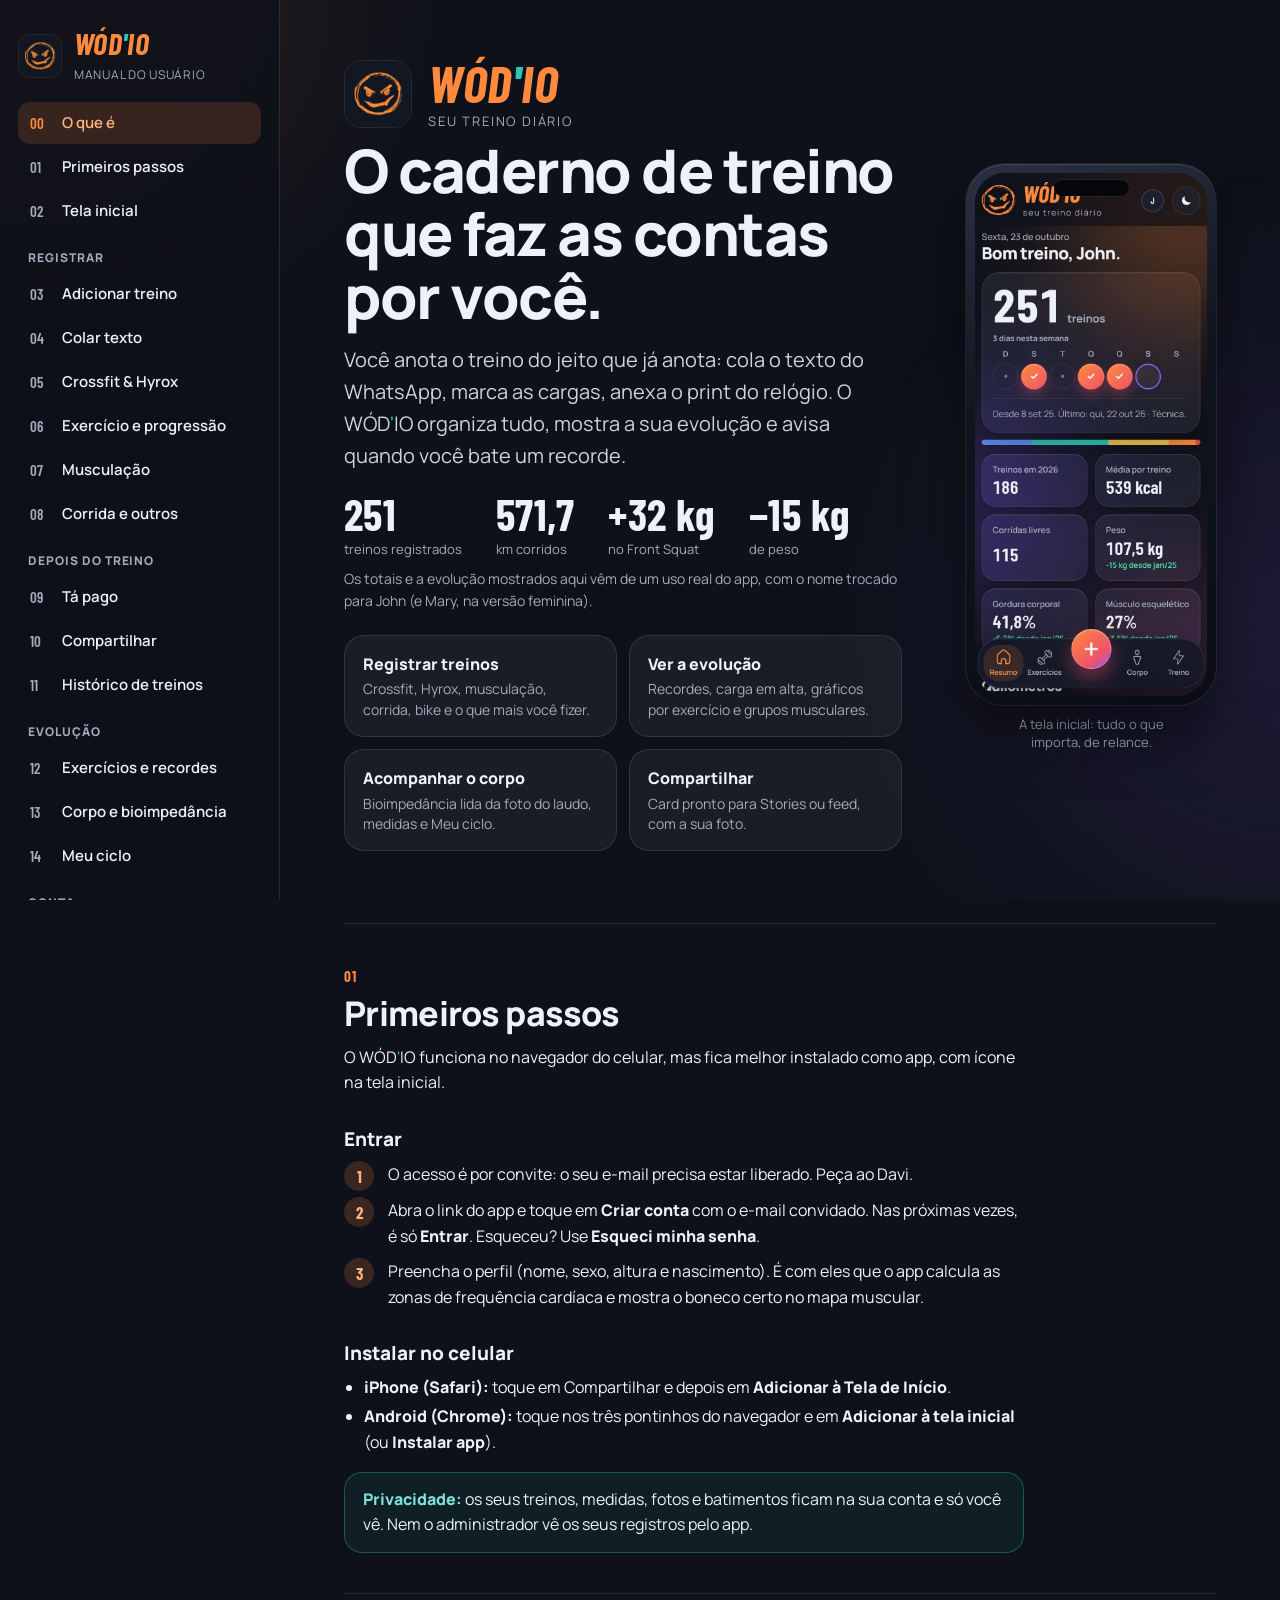
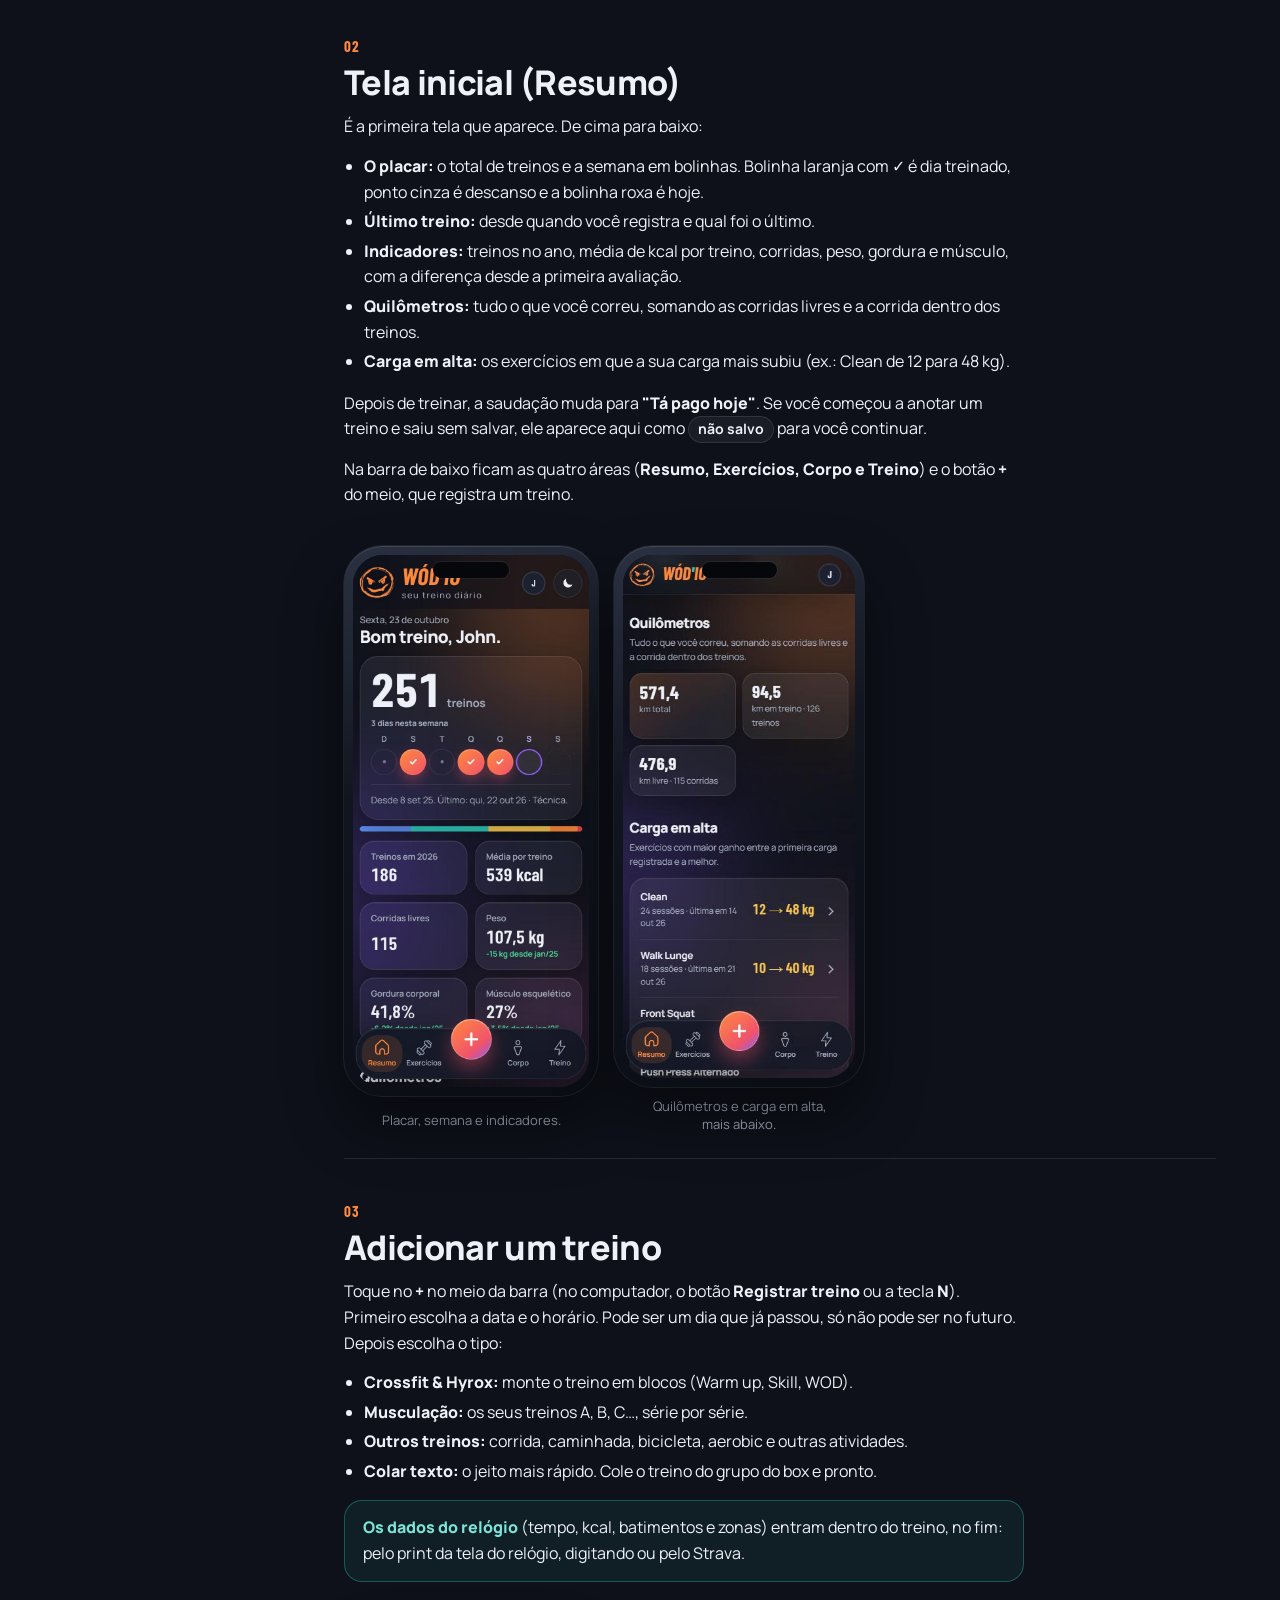
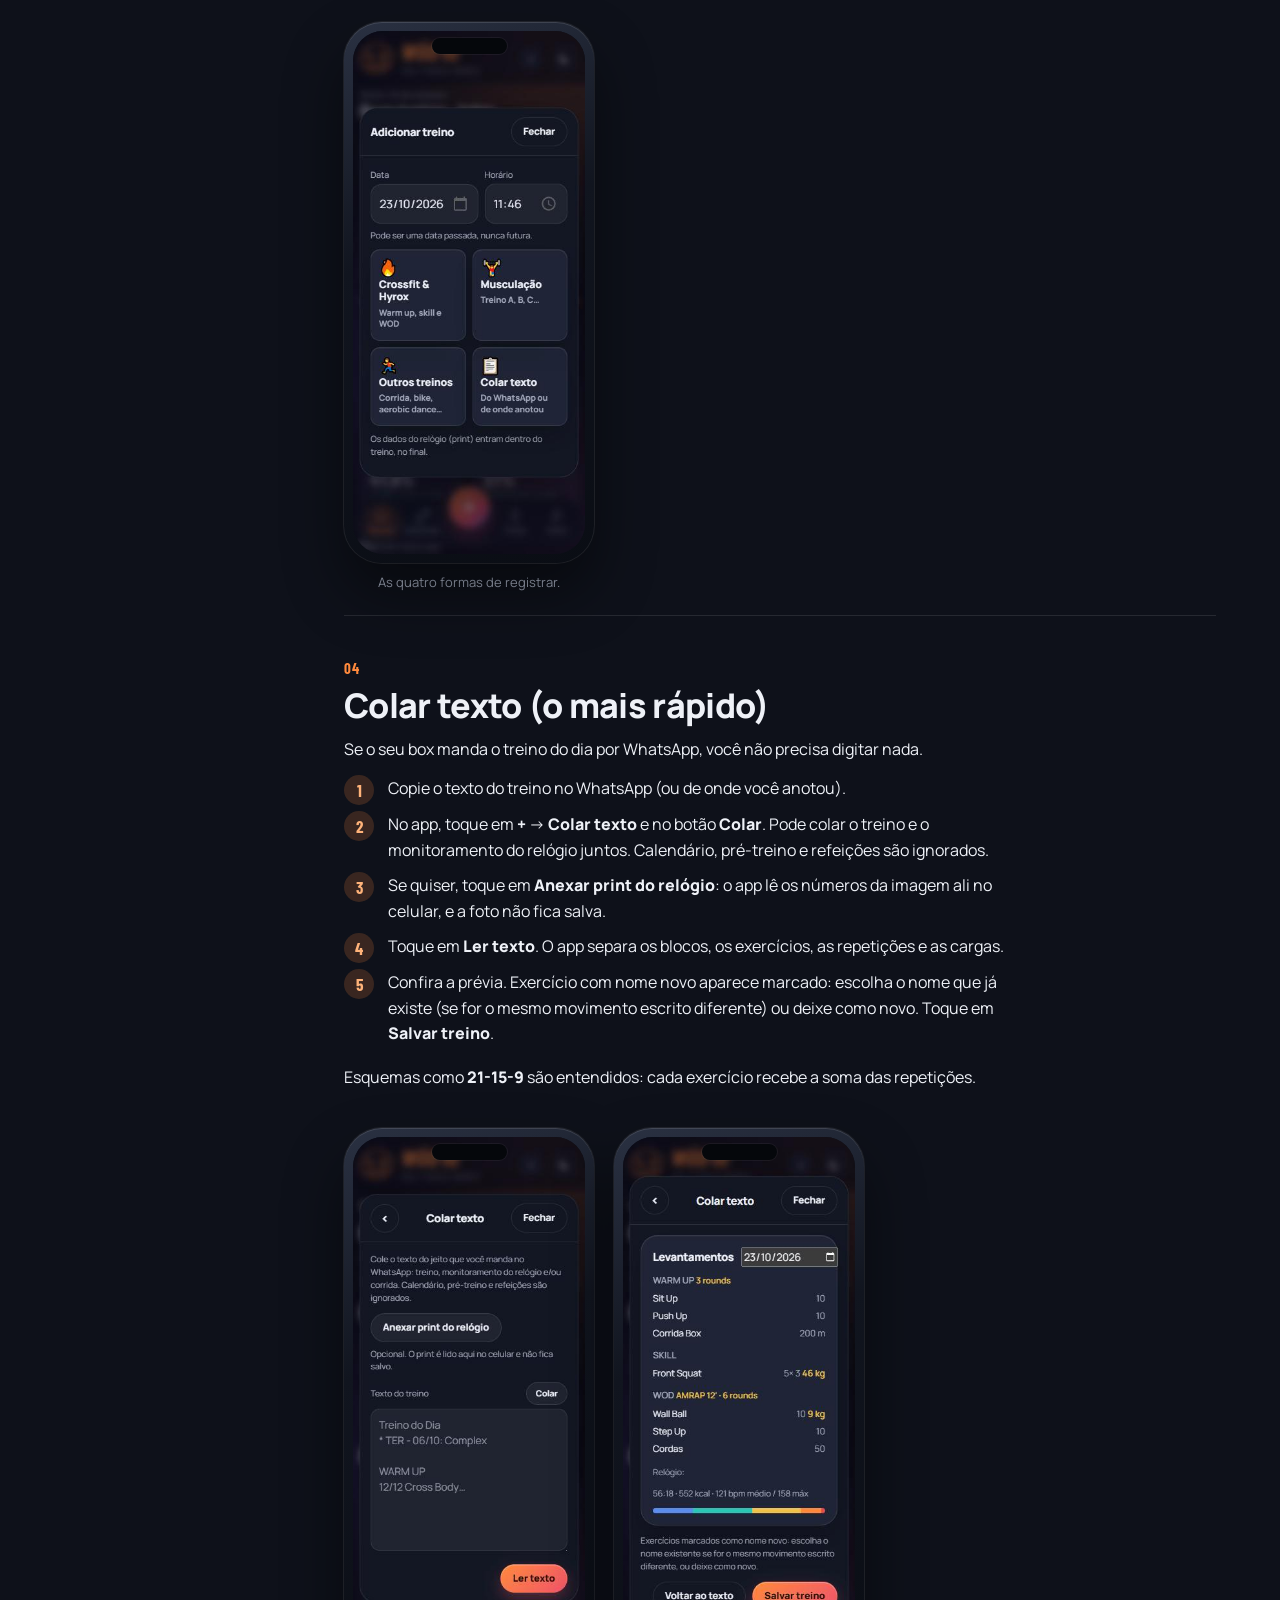
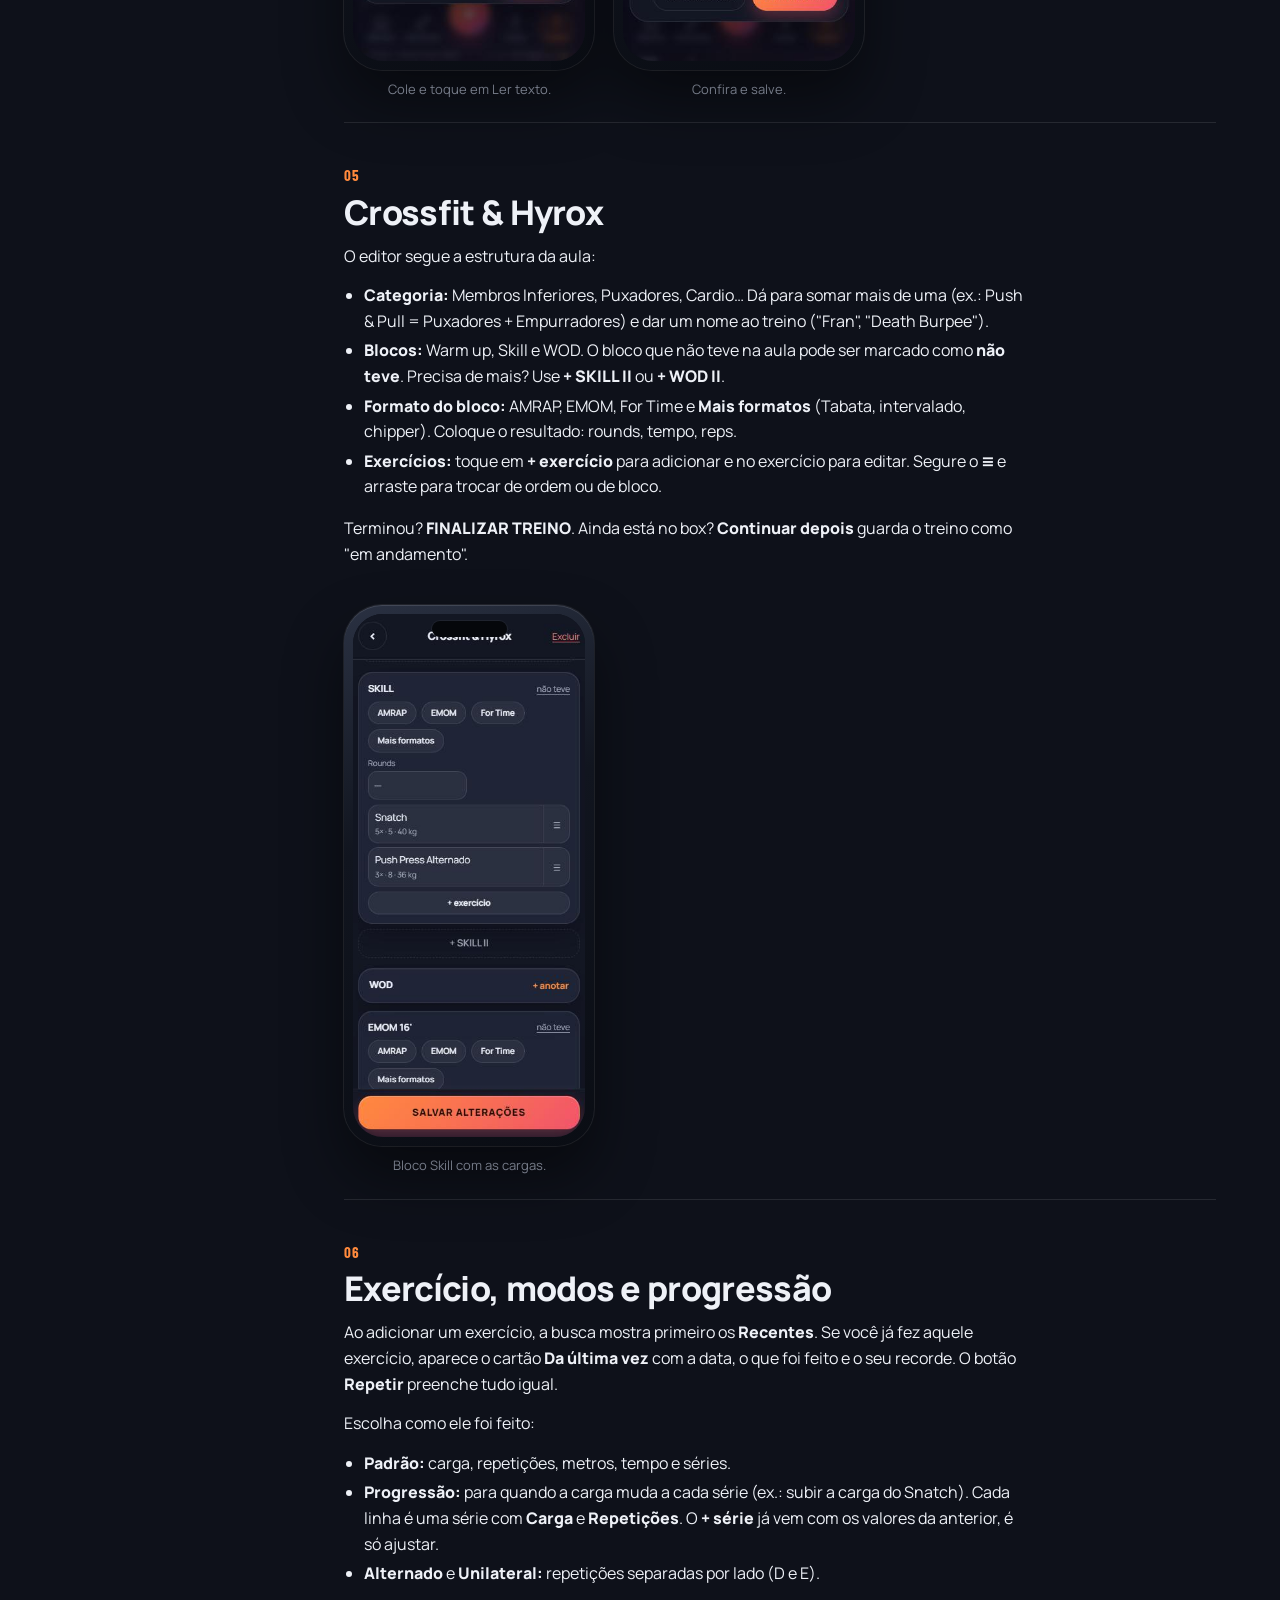
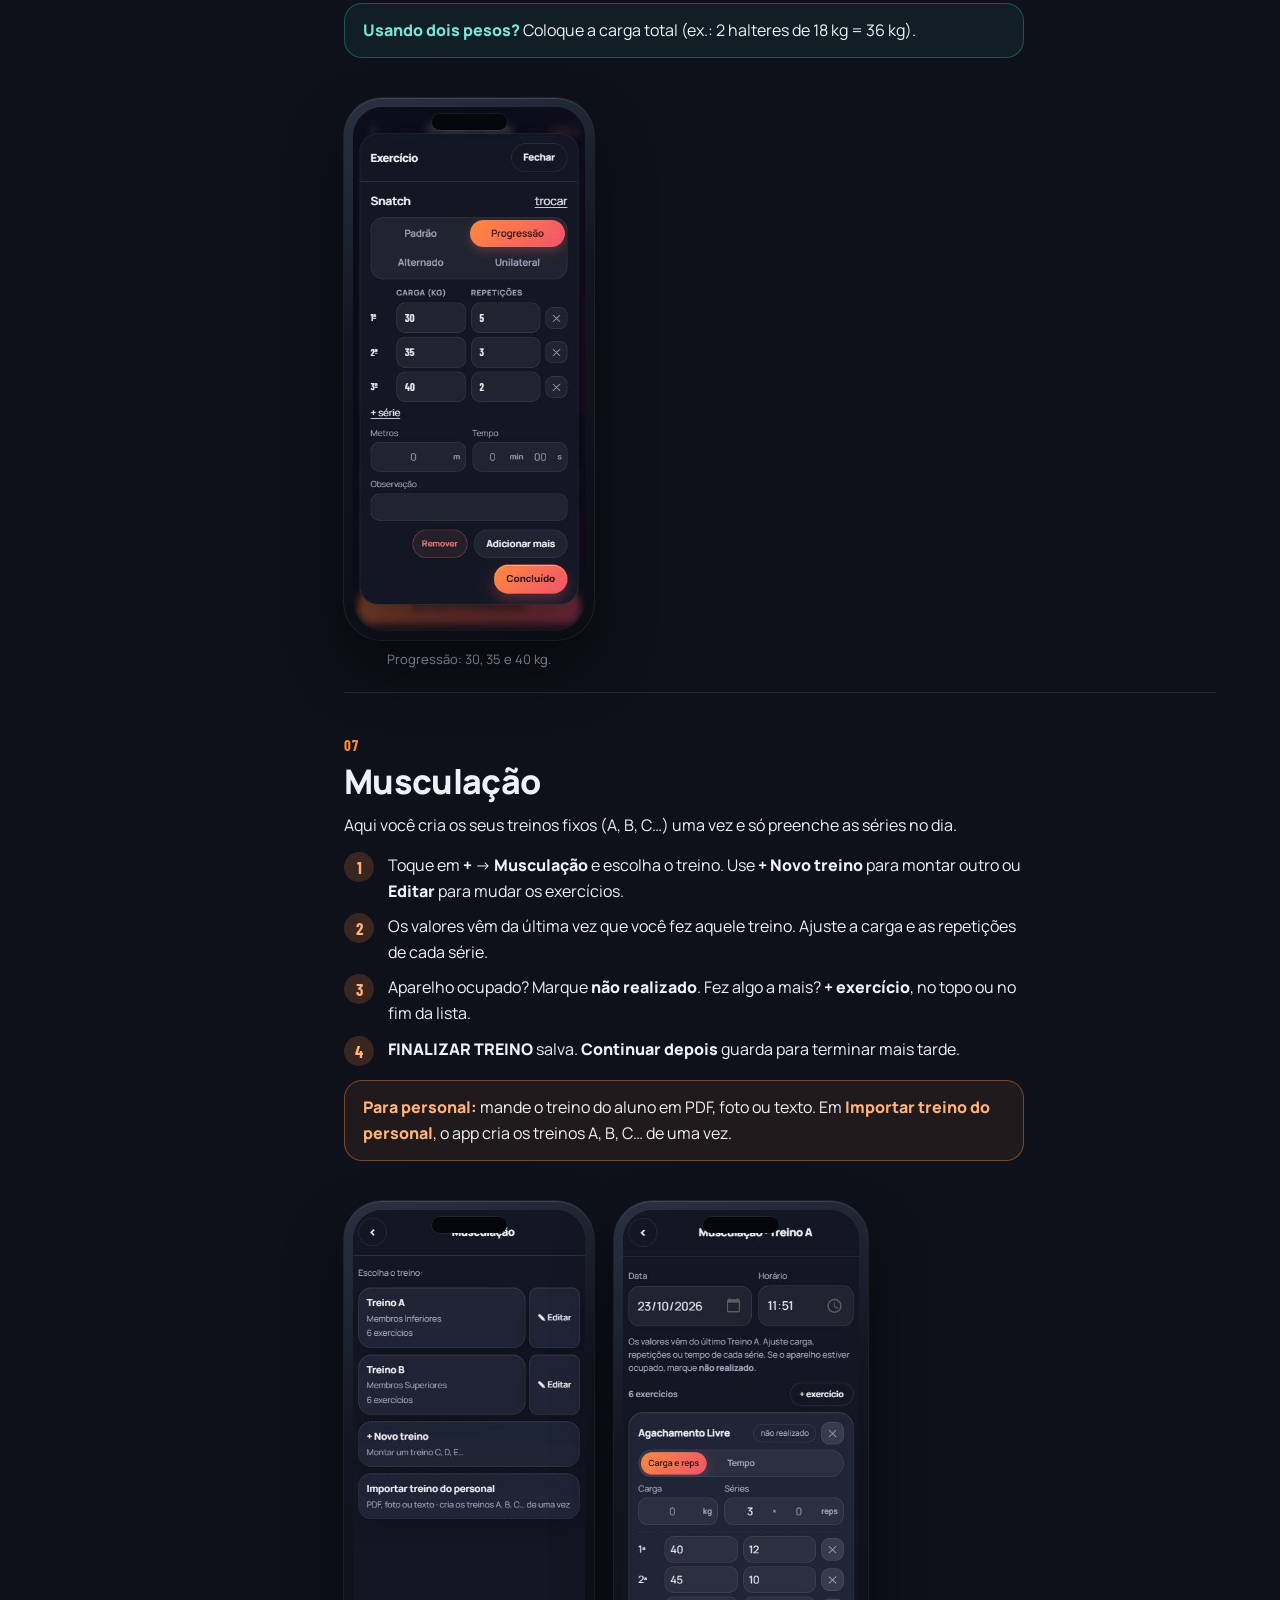
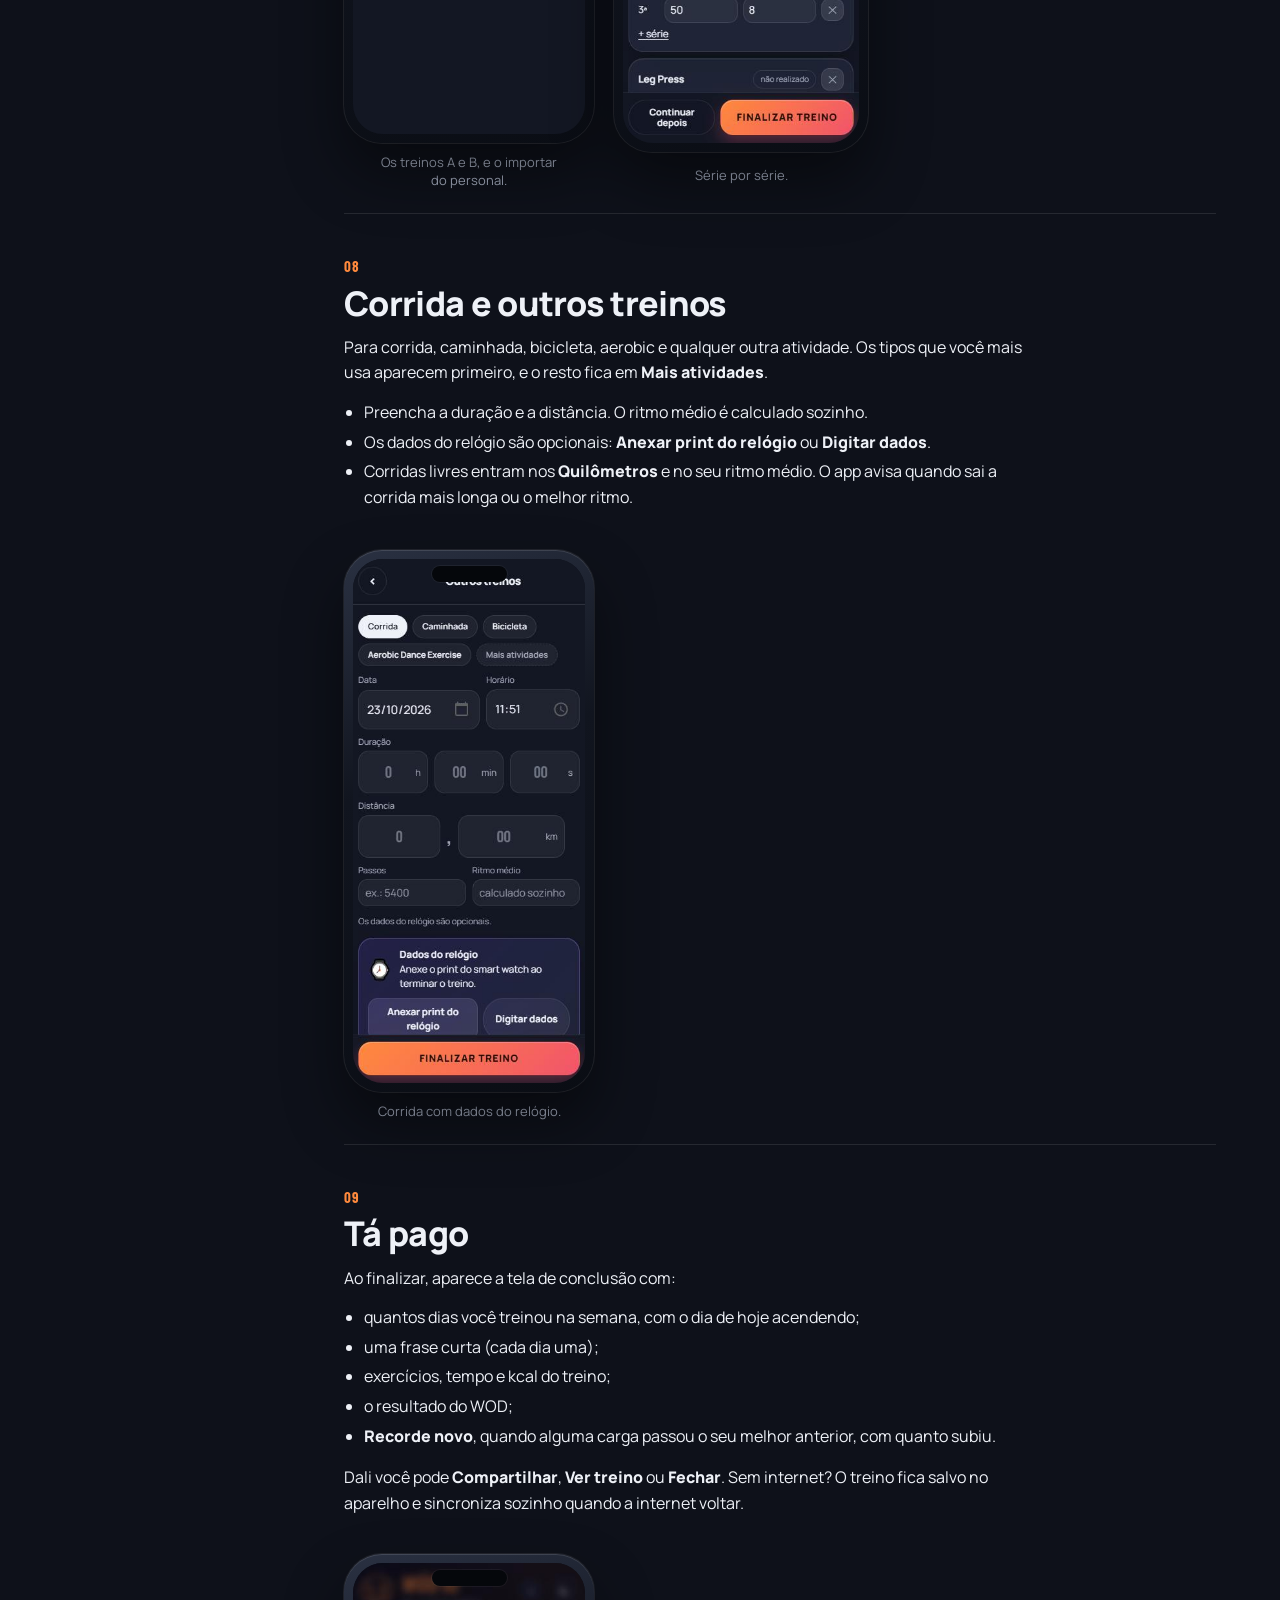
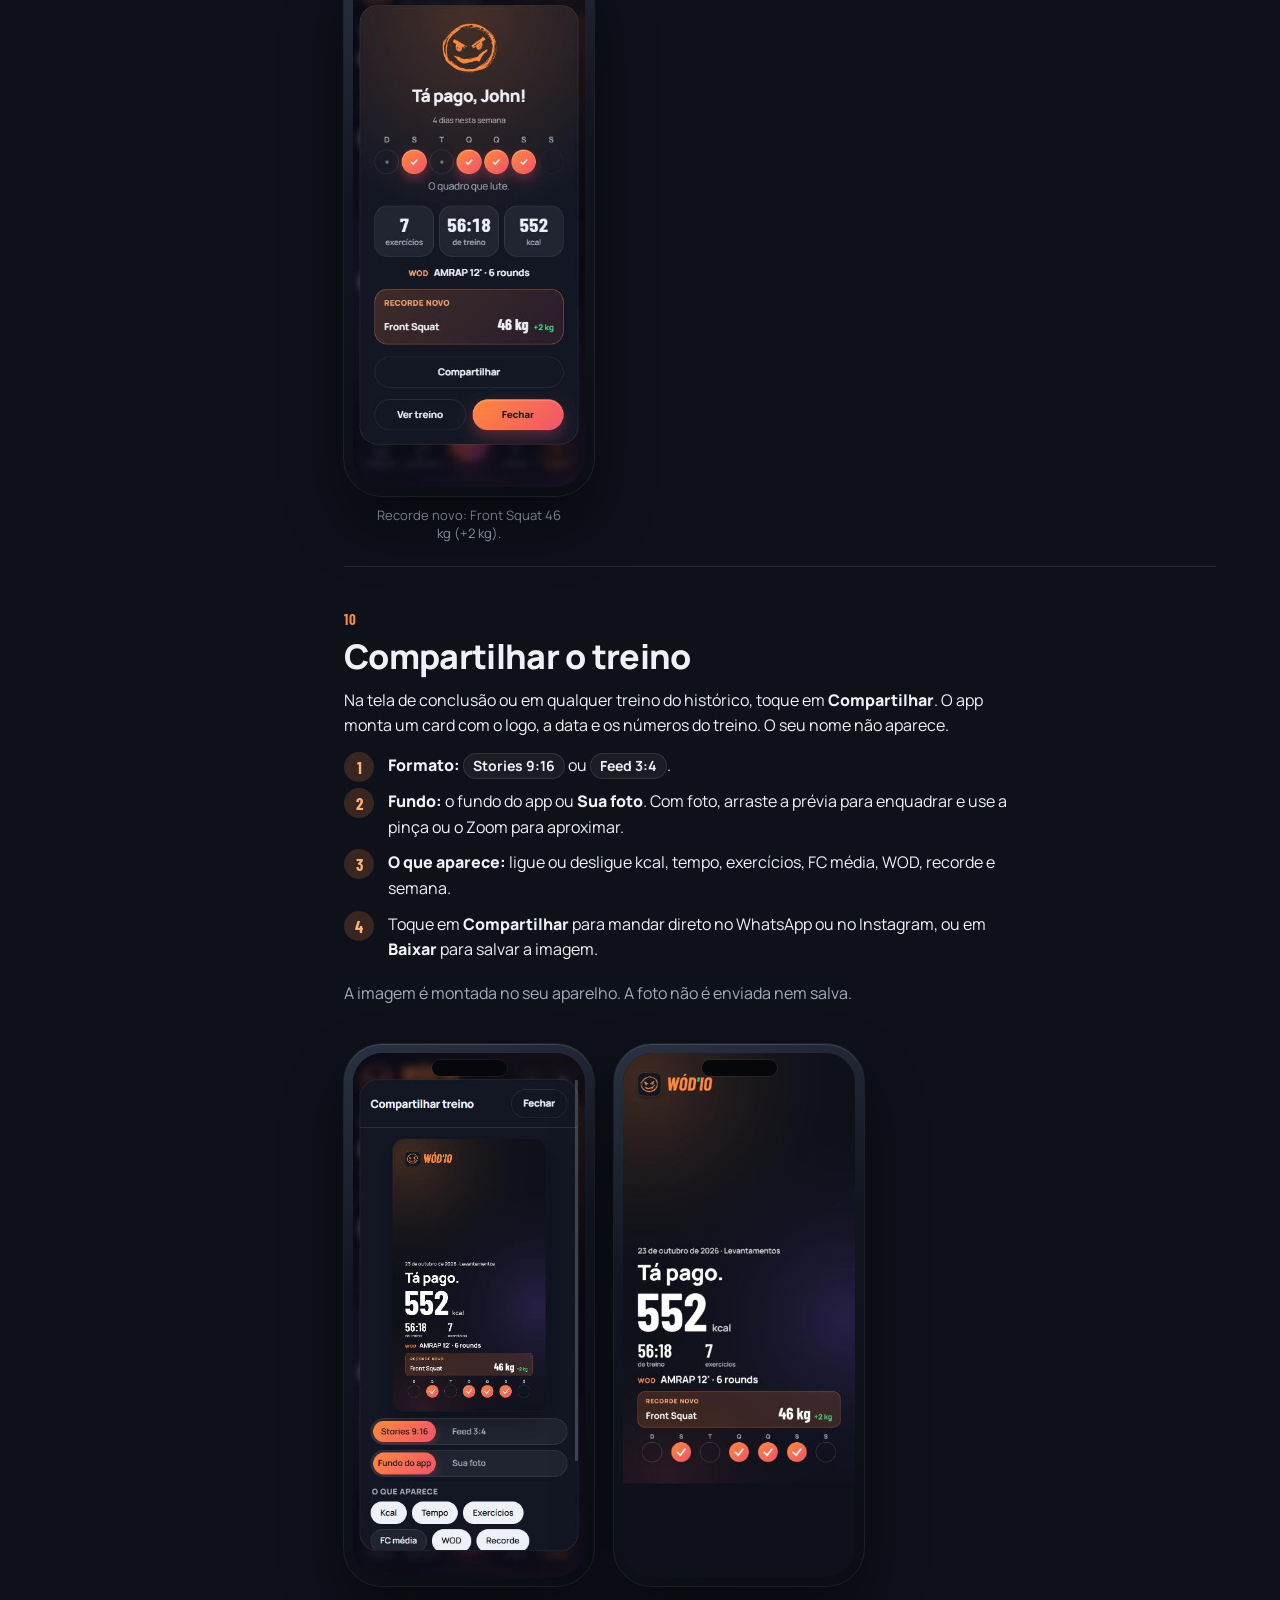
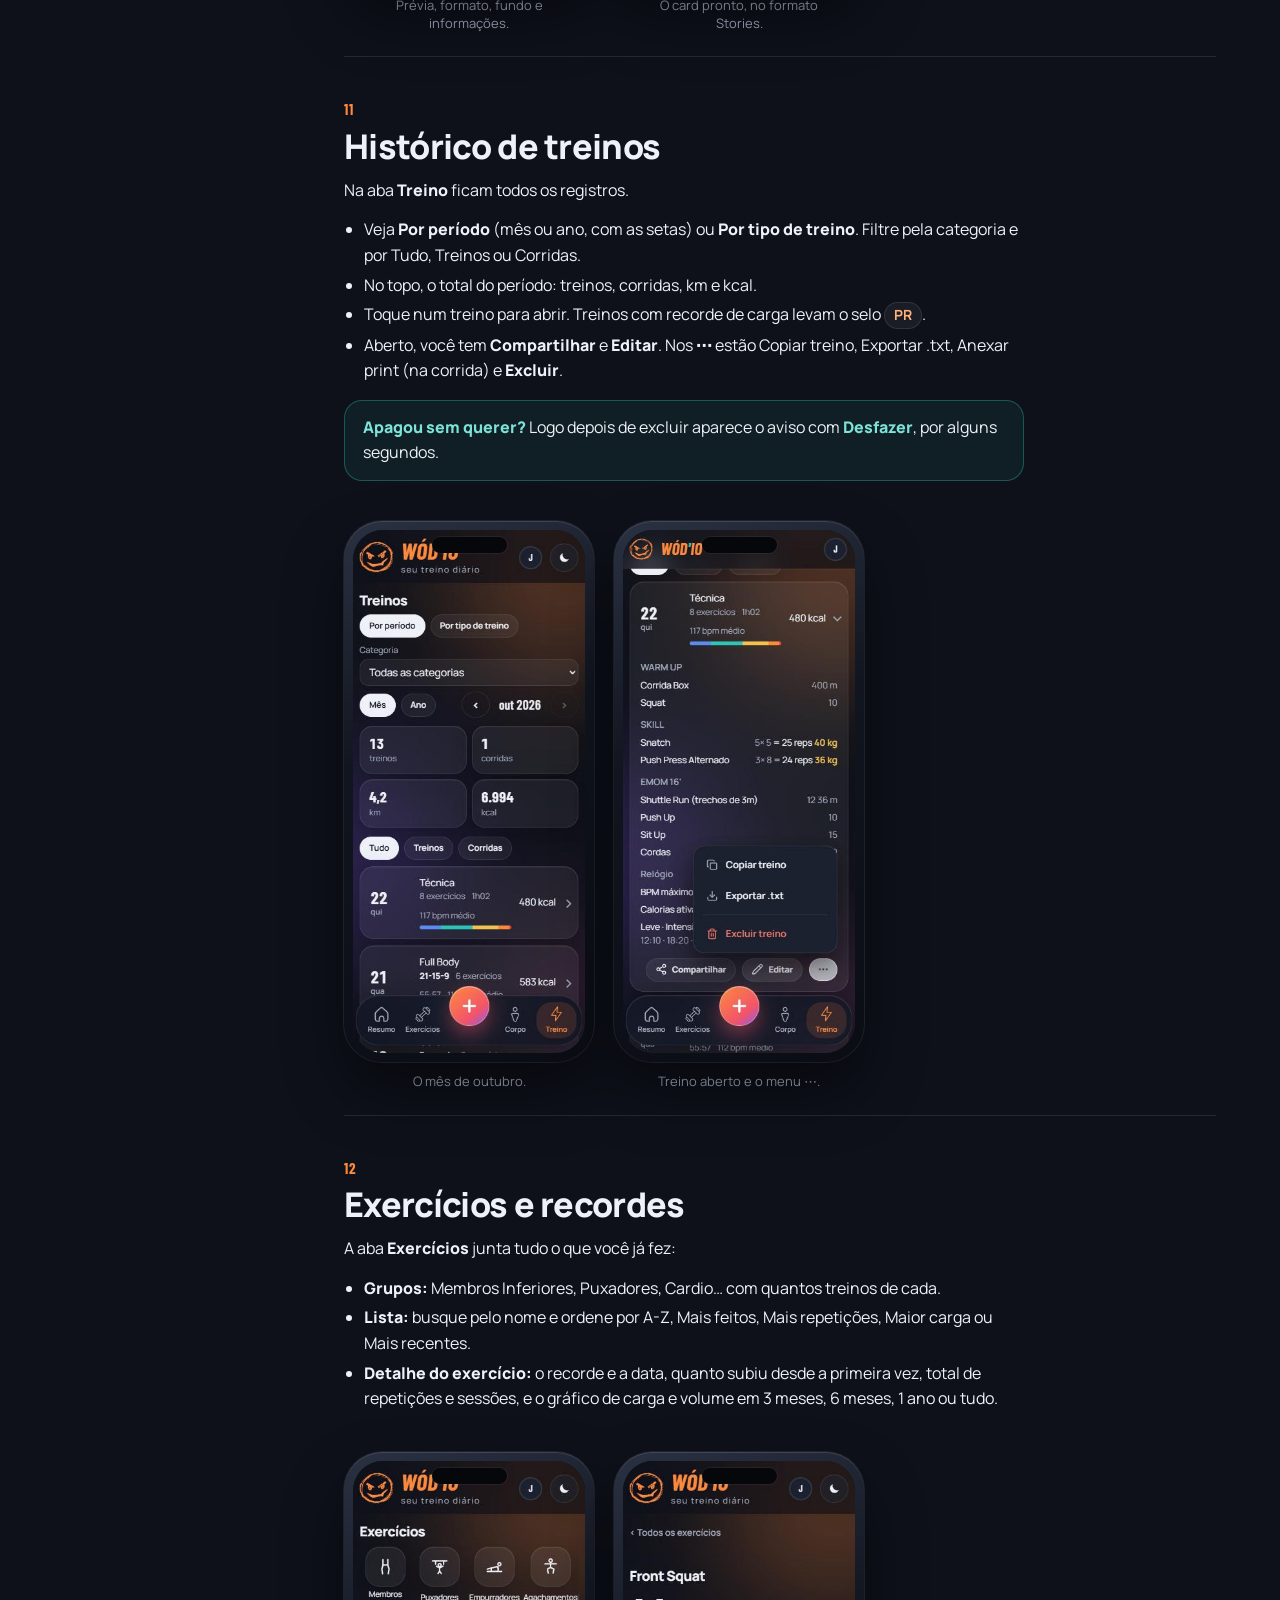
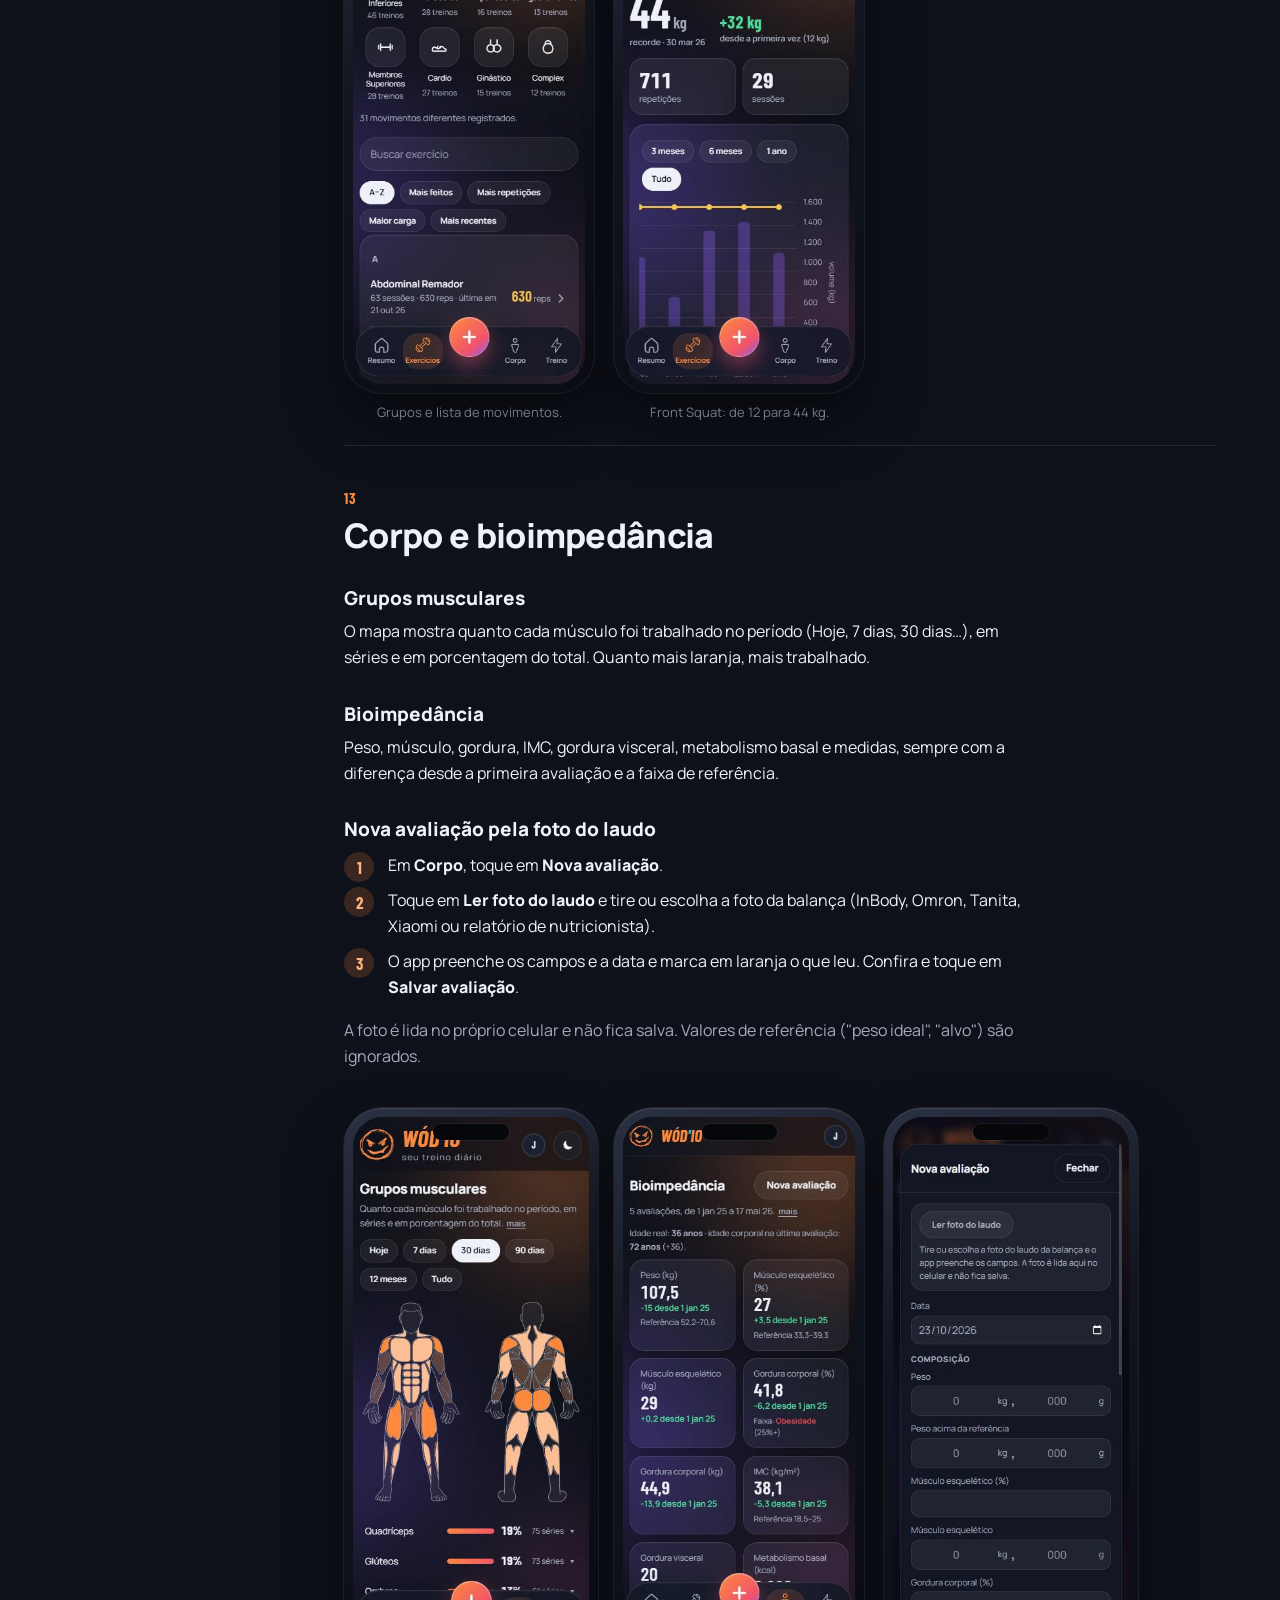
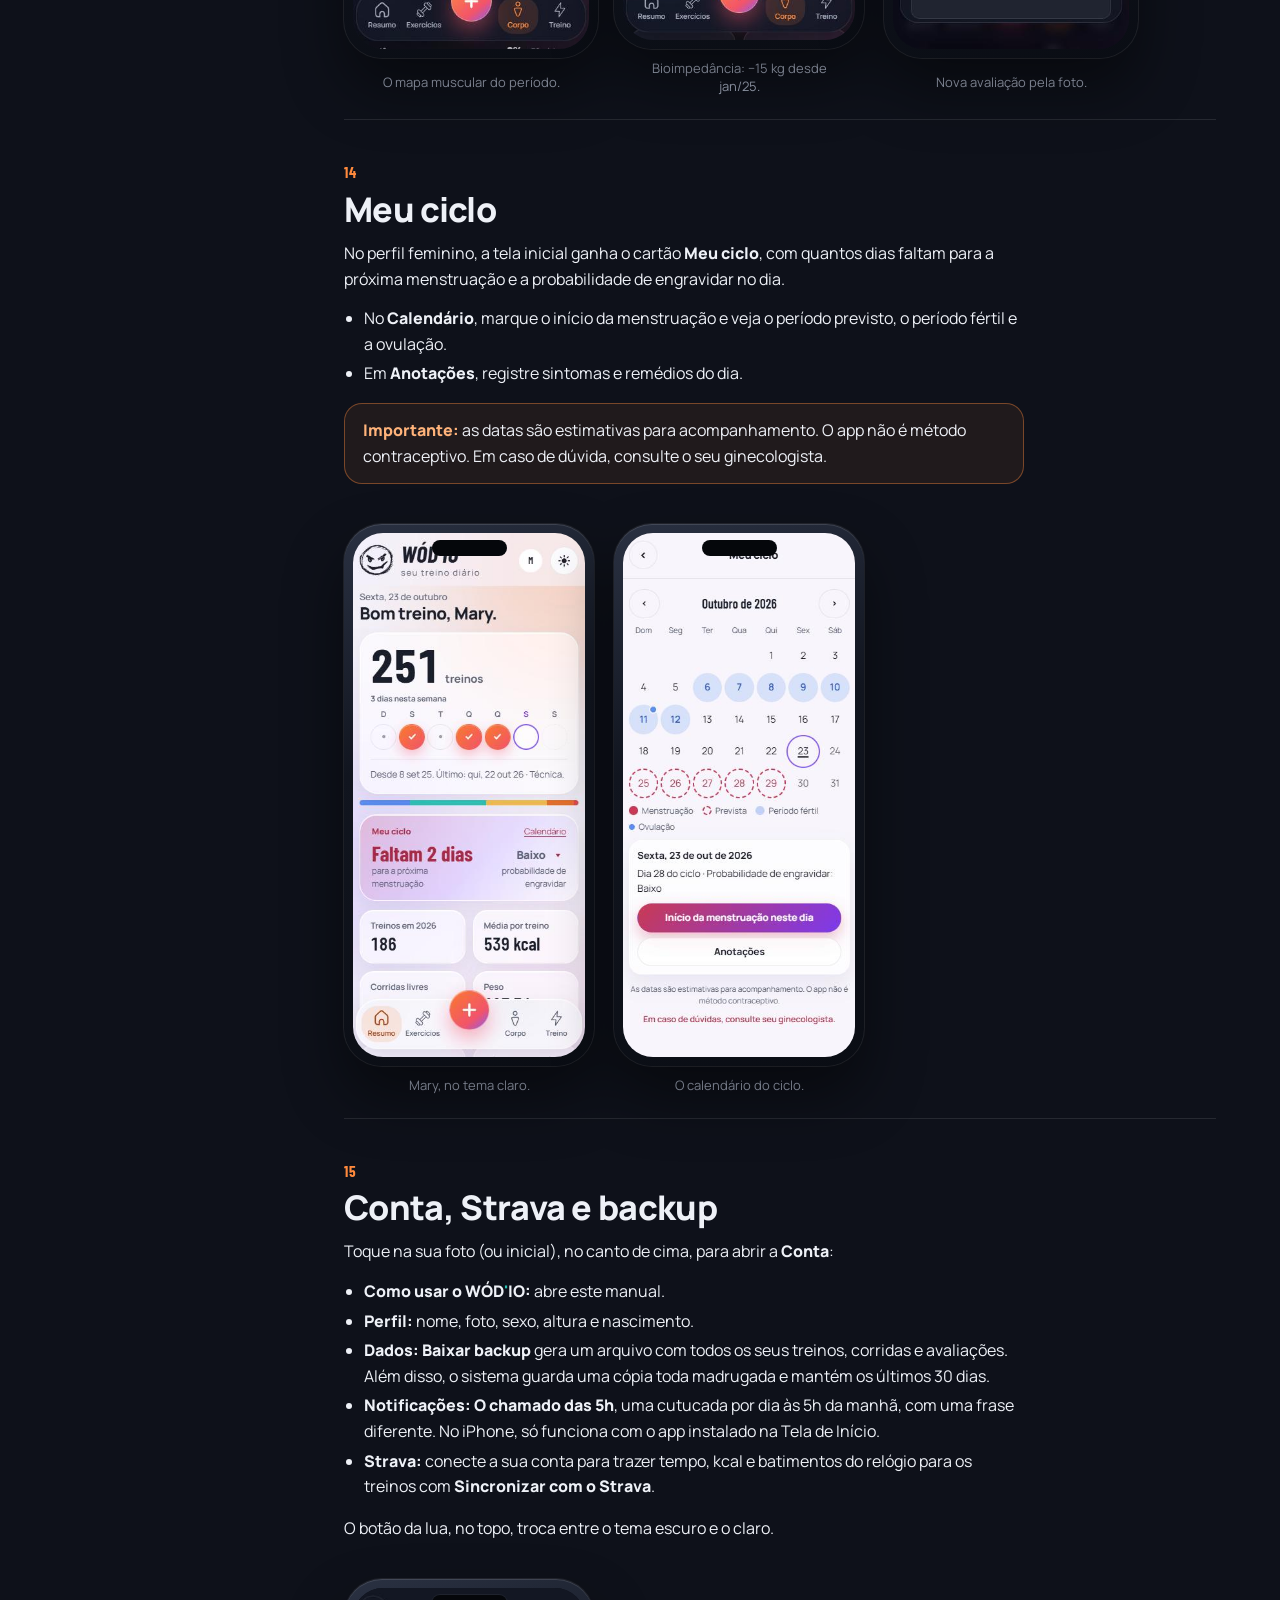
==== manual.html @ 197c9ac6 "Manual do usuário (manual.html) e atalho na Conta - manual.html: menu lateral com 17 seções e prints" ====
<!doctype html>
<html lang="pt-BR">
<head>
<meta charset="utf-8">
<meta name="viewport" content="width=device-width, initial-scale=1, viewport-fit=cover">
<title>Manual do WÓD'IO</title>
<meta name="description" content="Como usar o WÓD'IO: registrar treinos de Crossfit, Hyrox, musculação e corrida, acompanhar a evolução, o corpo e compartilhar o treino.">
<meta name="theme-color" content="#0E111A">
<link rel="icon" type="image/svg+xml" href="assets/icons/favicon.svg">
<link rel="preconnect" href="https://fonts.googleapis.com">
<link rel="preconnect" href="https://fonts.gstatic.com" crossorigin>
<link href="https://fonts.googleapis.com/css2?family=Barlow+Condensed:ital,wght@0,600;0,700;1,700&family=Manrope:wght@400;500;600;700;800&display=swap" rel="stylesheet">
<style>
:root{
  --bg:#0E111A;--raised:#161B27;--surface:rgba(255,255,255,.05);--line:rgba(255,255,255,.10);
  --text:#EEF1F7;--muted:#A3ABBD;--acc1:#FF8A3D;--acc2:#F2546B;--roxo:#8B5CF6;--tq:#2EC4B6;--good:#4ADE80;
  --grad:linear-gradient(135deg,var(--acc1),var(--acc2));
  --ui:Manrope,system-ui,-apple-system,"Segoe UI",sans-serif;--num:"Barlow Condensed",sans-serif;
  --side:280px;--ease:cubic-bezier(.16,1,.3,1);
}
*{box-sizing:border-box}
html{scroll-behavior:smooth;scroll-padding-top:24px;accent-color:var(--acc1)}
@media (prefers-reduced-motion:reduce){html{scroll-behavior:auto}}
body{margin:0;background:var(--bg);color:var(--text);font:16px/1.6 var(--ui);-webkit-font-smoothing:antialiased}
body::before{content:"";position:fixed;inset:0;pointer-events:none;z-index:-1;
  background:radial-gradient(60vw 50vw at 0% 0%,rgba(255,138,61,.14),transparent 60%),radial-gradient(60vw 60vw at 100% 70%,rgba(139,92,246,.13),transparent 60%)}
::selection{background:color-mix(in srgb,var(--acc1) 34%,transparent)}
a{color:var(--acc1)}
.ap{color:var(--tq)}
.wm{font:italic 700 1em/1 var(--num);color:var(--acc1);letter-spacing:.01em}

/* ---------- menu lateral ---------- */
.side{position:fixed;inset:0 auto 0 0;width:var(--side);padding:28px 18px 24px;border-right:1px solid var(--line);background:rgba(14,17,26,.82);
  -webkit-backdrop-filter:blur(18px);backdrop-filter:blur(18px);overflow-y:auto;z-index:30;display:flex;flex-direction:column;gap:18px}
.marca{display:flex;align-items:center;gap:12px;text-decoration:none;color:inherit}
.marca img{width:44px;height:44px;border-radius:12px;border:1px solid var(--line)}
.marca b{font-size:30px}
.marca small{display:block;font-size:12px;color:var(--muted);letter-spacing:.06em;margin-top:2px}
.side nav{display:grid;gap:2px}
.side nav p{margin:14px 10px 4px;font-size:12px;font-weight:800;letter-spacing:.08em;text-transform:uppercase;color:var(--muted)}
.side nav a{display:flex;align-items:center;gap:10px;padding:9px 12px;border-radius:12px;color:var(--text);text-decoration:none;font-weight:600;font-size:15px;transition:background .2s,color .2s}
.side nav a:hover{background:var(--surface)}
.side nav a[aria-current="true"]{background:color-mix(in srgb,var(--acc1) 16%,transparent);color:#FFB37A}
.side nav a span{font:600 15px var(--num);color:var(--muted);width:22px}
.side nav a[aria-current="true"] span{color:var(--acc1)}
.side .abrir{margin-top:auto;display:block;text-align:center;padding:13px 16px;border-radius:999px;background:var(--grad);color:#1C0F06;font-weight:800;text-decoration:none}

/* ---------- topo no celular ---------- */
.topo{display:none}
@media (max-width:1023px){
  .side{transform:translateX(-102%);transition:transform .32s var(--ease);width:min(86vw,320px);box-shadow:20px 0 60px rgba(0,0,0,.4)}
  body.menu .side{transform:none}
  .veu{position:fixed;inset:0;background:rgba(0,0,0,.5);z-index:25;opacity:0;pointer-events:none;transition:opacity .3s}
  body.menu .veu{opacity:1;pointer-events:auto}
  .topo{display:flex;position:sticky;top:0;z-index:20;align-items:center;justify-content:space-between;gap:12px;padding:12px 16px;
    background:rgba(14,17,26,.86);-webkit-backdrop-filter:blur(16px);backdrop-filter:blur(16px);border-bottom:1px solid var(--line)}
  .topo .marca b{font-size:24px}.topo .marca img{width:34px;height:34px;border-radius:10px}
  .btnmenu{display:inline-flex;align-items:center;gap:8px;padding:9px 16px;border-radius:999px;border:1px solid var(--line);background:var(--surface);color:var(--text);font:700 14px var(--ui);cursor:pointer}
}
@media (prefers-reduced-motion:reduce){.side,.veu{transition:none}}

/* ---------- conteúdo ---------- */
main{margin-left:var(--side);padding:56px clamp(20px,5vw,72px) 96px;max-width:calc(var(--side) + 1100px)}
@media (max-width:1023px){main{margin-left:0;padding:28px 16px 80px}html{scroll-padding-top:84px}}
section{padding:40px 0 24px;border-top:1px solid var(--line)}
section:first-of-type{border-top:0;padding-top:0}
.num{font:700 15px var(--num);color:var(--acc1);letter-spacing:.06em}
h1{font-size:clamp(36px,6vw,60px);line-height:1.05;letter-spacing:-.025em;margin:6px 0 16px;font-weight:800}
h2{font-size:clamp(26px,3.6vw,34px);line-height:1.15;letter-spacing:-.02em;margin:4px 0 12px;font-weight:800}
h3{font-size:19px;margin:28px 0 6px;font-weight:800}
p{margin:0 0 14px;max-width:68ch}
.lead{font-size:clamp(17px,2vw,20px);color:#CDD3E0;max-width:60ch}
.muted{color:var(--muted)}
ol.passos{counter-reset:p;list-style:none;padding:0;margin:8px 0 18px;display:grid;gap:10px;max-width:68ch}
ol.passos li{counter-increment:p;position:relative;padding-left:44px}
ol.passos li::before{content:counter(p);position:absolute;left:0;top:-1px;width:30px;height:30px;border-radius:50%;display:grid;place-items:center;background:color-mix(in srgb,var(--acc1) 18%,transparent);color:#FFB37A;font:700 17px var(--num)}
ul.lista{padding-left:20px;margin:4px 0 16px;max-width:68ch}
ul.lista li{margin:4px 0}
b,strong{font-weight:800}
.tag{display:inline-block;padding:1px 9px;border-radius:999px;border:1px solid var(--line);background:var(--surface);font-size:14px;font-weight:700;white-space:nowrap}
.dica{border:1px solid color-mix(in srgb,var(--tq) 35%,transparent);background:color-mix(in srgb,var(--tq) 8%,transparent);border-radius:18px;padding:14px 18px;margin:16px 0;max-width:68ch}
.dica b{color:#7DE3D8}
.aviso{border-color:color-mix(in srgb,var(--acc1) 40%,transparent);background:color-mix(in srgb,var(--acc1) 8%,transparent)}
.aviso b{color:#FFB37A}

/* bloco texto + celulares */
.par{display:grid;grid-template-columns:minmax(0,1fr) auto;gap:clamp(24px,4vw,56px);align-items:start}
.par .tels{display:flex;gap:20px;justify-content:center;flex-wrap:wrap;max-width:540px}
@media (max-width:1399px){.par{grid-template-columns:minmax(0,1fr);gap:24px}.par .tels{justify-content:flex-start;max-width:none}}
@media (max-width:560px){.par .tels{justify-content:center}}
@media (max-width:860px){.par{grid-template-columns:minmax(0,1fr)}.par .tels{justify-content:flex-start}}

/* mockup de celular */
figure.tel{margin:0;display:grid;gap:10px;justify-items:center;width:min(250px,72vw)}
.aparelho{position:relative;width:100%;aspect-ratio:375/812;border-radius:38px;padding:9px;background:linear-gradient(160deg,#2A3142,#11151F 40%,#0A0D14);
  box-shadow:0 0 0 1px rgba(255,255,255,.08),0 30px 60px rgba(0,0,0,.45),inset 0 1px 0 rgba(255,255,255,.12)}
.aparelho::after{content:"";position:absolute;top:16px;left:50%;width:30%;height:16px;margin-left:-15%;border-radius:999px;background:#05070B;box-shadow:0 0 0 1px rgba(255,255,255,.05)}
.aparelho img{display:block;width:100%;height:100%;object-fit:cover;object-position:top;border-radius:30px;background:#0E111A}
.aparelho.story img{object-fit:cover}
figure.tel figcaption{font-size:13px;color:var(--muted);text-align:center;max-width:24ch;line-height:1.4}

/* capa */
.capa{display:grid;grid-template-columns:minmax(0,1fr) auto;gap:clamp(24px,5vw,72px);align-items:center;padding-bottom:40px}
@media (max-width:860px){.capa{grid-template-columns:minmax(0,1fr)}}
.capa .cabeca{display:flex;align-items:center;gap:16px;margin-bottom:8px}
.capa .cabeca img{width:68px;height:68px;border-radius:18px;border:1px solid var(--line)}
.capa .cabeca .wm{font-size:52px}
.capa .cabeca small{display:block;color:var(--muted);letter-spacing:.14em;font-size:13px}
.grade{display:grid;grid-template-columns:repeat(auto-fit,minmax(200px,1fr));gap:12px;margin:22px 0 8px;max-width:760px}
.cartao{border:1px solid var(--line);background:var(--surface);border-radius:20px;padding:16px 18px;text-decoration:none;color:inherit;transition:border-color .2s,transform .2s var(--ease)}
.cartao:hover{border-color:color-mix(in srgb,var(--acc1) 45%,var(--line));transform:translateY(-2px)}
.cartao b{display:block;font-size:16px;margin-bottom:2px}
.cartao span{font-size:14px;color:var(--muted);line-height:1.45;display:block}
.numeros{display:flex;flex-wrap:wrap;gap:22px 34px;margin:20px 0 6px}
.numeros div b{display:block;font:700 44px/1 var(--num);letter-spacing:.01em}
.numeros div span{font-size:13px;color:var(--muted)}

/* perguntas */
details.faq{border:1px solid var(--line);background:var(--surface);border-radius:18px;margin:10px 0;max-width:760px}
details.faq summary{cursor:pointer;list-style:none;padding:15px 18px;font-weight:800;display:flex;justify-content:space-between;gap:12px}
details.faq summary::-webkit-details-marker{display:none}
details.faq summary::after{content:"+";color:var(--acc1);font:700 22px/1 var(--num)}
details.faq[open] summary::after{content:"–"}
details.faq div{padding:0 18px 14px;color:#CDD3E0}
details.faq div p:last-child{margin:0}
footer{margin-top:48px;padding-top:24px;border-top:1px solid var(--line);color:var(--muted);font-size:14px}
:focus-visible{outline:2px solid var(--acc1);outline-offset:3px;border-radius:8px}
</style>
</head>
<body>
<header class="topo">
  <a class="marca" href="#inicio"><img src="assets/icons/icon-192.png" alt=""><b class="wm">WÓD<span class="ap">'</span>IO</b></a>
  <button class="btnmenu" id="btnMenu" aria-expanded="false" aria-controls="menu">☰ Menu</button>
</header>
<div class="veu" id="veu"></div>

<aside class="side" id="menu" aria-label="Seções do manual">
  <a class="marca" href="#inicio"><img src="assets/icons/icon-192.png" alt=""><span><b class="wm">WÓD<span class="ap">'</span>IO</b><small>MANUAL DO USUÁRIO</small></span></a>
  <nav>
    <a href="#inicio"><span>00</span>O que é</a>
    <a href="#comecar"><span>01</span>Primeiros passos</a>
    <a href="#resumo"><span>02</span>Tela inicial</a>
    <p>Registrar</p>
    <a href="#registrar"><span>03</span>Adicionar treino</a>
    <a href="#colar"><span>04</span>Colar texto</a>
    <a href="#crossfit"><span>05</span>Crossfit &amp; Hyrox</a>
    <a href="#exercicio"><span>06</span>Exercício e progressão</a>
    <a href="#musculacao"><span>07</span>Musculação</a>
    <a href="#outros"><span>08</span>Corrida e outros</a>
    <p>Depois do treino</p>
    <a href="#concluido"><span>09</span>Tá pago</a>
    <a href="#compartilhar"><span>10</span>Compartilhar</a>
    <a href="#treinos"><span>11</span>Histórico de treinos</a>
    <p>Evolução</p>
    <a href="#exercicios"><span>12</span>Exercícios e recordes</a>
    <a href="#corpo"><span>13</span>Corpo e bioimpedância</a>
    <a href="#ciclo"><span>14</span>Meu ciclo</a>
    <p>Conta</p>
    <a href="#conta"><span>15</span>Conta, Strava e backup</a>
    <a href="#duvidas"><span>16</span>Dúvidas rápidas</a>
  </nav>
  <a class="abrir" href="./">Abrir o app</a>
</aside>

<main>
<section id="inicio">
  <div class="capa">
    <div>
      <div class="cabeca"><img src="assets/icons/icon-192.png" alt="Ícone do WÓD'IO"><div><span class="wm">WÓD<span class="ap">'</span>IO</span><small>SEU TREINO DIÁRIO</small></div></div>
      <h1>O caderno de treino que faz as contas por você.</h1>
      <p class="lead">Você anota o treino do jeito que já anota: cola o texto do WhatsApp, marca as cargas, anexa o print do relógio. O WÓD<span class="ap">'</span>IO organiza tudo, mostra a sua evolução e avisa quando você bate um recorde.</p>
      <div class="numeros" aria-label="Exemplo: a história do John no app">
        <div><b>251</b><span>treinos registrados</span></div>
        <div><b>571,7</b><span>km corridos</span></div>
        <div><b>+32 kg</b><span>no Front Squat</span></div>
        <div><b>−15 kg</b><span>de peso</span></div>
      </div>
      <p class="muted" style="font-size:14px">Os totais e a evolução mostrados aqui vêm de um uso real do app, com o nome trocado para John (e Mary, na versão feminina).</p>
      <div class="grade">
        <a class="cartao" href="#registrar"><b>Registrar treinos</b><span>Crossfit, Hyrox, musculação, corrida, bike e o que mais você fizer.</span></a>
        <a class="cartao" href="#exercicios"><b>Ver a evolução</b><span>Recordes, carga em alta, gráficos por exercício e grupos musculares.</span></a>
        <a class="cartao" href="#corpo"><b>Acompanhar o corpo</b><span>Bioimpedância lida da foto do laudo, medidas e Meu ciclo.</span></a>
        <a class="cartao" href="#compartilhar"><b>Compartilhar</b><span>Card pronto para Stories ou feed, com a sua foto.</span></a>
      </div>
    </div>
    <figure class="tel"><div class="aparelho"><img src="assets/manual/resumo.jpg" alt="Tela inicial do WÓD'IO com 251 treinos e a semana marcada" loading="eager"></div><figcaption>A tela inicial: tudo o que importa, de relance.</figcaption></figure>
  </div>
</section>

<section id="comecar">
  <span class="num">01</span><h2>Primeiros passos</h2>
  <p>O WÓD<span class="ap">'</span>IO funciona no navegador do celular, mas fica melhor instalado como app, com ícone na tela inicial.</p>
  <h3>Entrar</h3>
  <ol class="passos">
    <li>O acesso é por convite: o seu e-mail precisa estar liberado. Peça ao Davi.</li>
    <li>Abra o link do app e toque em <b>Criar conta</b> com o e-mail convidado. Nas próximas vezes, é só <b>Entrar</b>. Esqueceu? Use <b>Esqueci minha senha</b>.</li>
    <li>Preencha o perfil (nome, sexo, altura e nascimento). É com eles que o app calcula as zonas de frequência cardíaca e mostra o boneco certo no mapa muscular.</li>
  </ol>
  <h3>Instalar no celular</h3>
  <ul class="lista">
    <li><b>iPhone (Safari):</b> toque em Compartilhar e depois em <b>Adicionar à Tela de Início</b>.</li>
    <li><b>Android (Chrome):</b> toque nos três pontinhos do navegador e em <b>Adicionar à tela inicial</b> (ou <b>Instalar app</b>).</li>
  </ul>
  <div class="dica"><b>Privacidade:</b> os seus treinos, medidas, fotos e batimentos ficam na sua conta e só você vê. Nem o administrador vê os seus registros pelo app.</div>
</section>

<section id="resumo">
  <span class="num">02</span>
  <div class="par">
    <div>
      <h2>Tela inicial (Resumo)</h2>
      <p>É a primeira tela que aparece. De cima para baixo:</p>
      <ul class="lista">
        <li><b>O placar:</b> o total de treinos e a semana em bolinhas. Bolinha laranja com ✓ é dia treinado, ponto cinza é descanso e a bolinha roxa é hoje.</li>
        <li><b>Último treino:</b> desde quando você registra e qual foi o último.</li>
        <li><b>Indicadores:</b> treinos no ano, média de kcal por treino, corridas, peso, gordura e músculo, com a diferença desde a primeira avaliação.</li>
        <li><b>Quilômetros:</b> tudo o que você correu, somando as corridas livres e a corrida dentro dos treinos.</li>
        <li><b>Carga em alta:</b> os exercícios em que a sua carga mais subiu (ex.: Clean de 12 para 48 kg).</li>
      </ul>
      <p>Depois de treinar, a saudação muda para <b>"Tá pago hoje"</b>. Se você começou a anotar um treino e saiu sem salvar, ele aparece aqui como <span class="tag">não salvo</span> para você continuar.</p>
      <p>Na barra de baixo ficam as quatro áreas (<b>Resumo, Exercícios, Corpo e Treino</b>) e o botão <b>+</b> do meio, que registra um treino.</p>
    </div>
    <div class="tels">
      <figure class="tel"><div class="aparelho"><img src="assets/manual/resumo.jpg" alt="Resumo com placar, semana e indicadores" loading="lazy"></div><figcaption>Placar, semana e indicadores.</figcaption></figure>
      <figure class="tel"><div class="aparelho"><img src="assets/manual/km-carga.jpg" alt="Quilômetros e carga em alta" loading="lazy"></div><figcaption>Quilômetros e carga em alta, mais abaixo.</figcaption></figure>
    </div>
  </div>
</section>

<section id="registrar">
  <span class="num">03</span>
  <div class="par">
    <div>
      <h2>Adicionar um treino</h2>
      <p>Toque no <b>+</b> no meio da barra (no computador, o botão <b>Registrar treino</b> ou a tecla <b>N</b>). Primeiro escolha a data e o horário. Pode ser um dia que já passou, só não pode ser no futuro. Depois escolha o tipo:</p>
      <ul class="lista">
        <li><b>Crossfit &amp; Hyrox:</b> monte o treino em blocos (Warm up, Skill, WOD).</li>
        <li><b>Musculação:</b> os seus treinos A, B, C…, série por série.</li>
        <li><b>Outros treinos:</b> corrida, caminhada, bicicleta, aerobic e outras atividades.</li>
        <li><b>Colar texto:</b> o jeito mais rápido. Cole o treino do grupo do box e pronto.</li>
      </ul>
      <div class="dica"><b>Os dados do relógio</b> (tempo, kcal, batimentos e zonas) entram dentro do treino, no fim: pelo print da tela do relógio, digitando ou pelo Strava.</div>
    </div>
    <div class="tels"><figure class="tel"><div class="aparelho"><img src="assets/manual/adicionar.jpg" alt="Janela Adicionar treino com as quatro opções" loading="lazy"></div><figcaption>As quatro formas de registrar.</figcaption></figure></div>
  </div>
</section>

<section id="colar">
  <span class="num">04</span>
  <div class="par">
    <div>
      <h2>Colar texto (o mais rápido)</h2>
      <p>Se o seu box manda o treino do dia por WhatsApp, você não precisa digitar nada.</p>
      <ol class="passos">
        <li>Copie o texto do treino no WhatsApp (ou de onde você anotou).</li>
        <li>No app, toque em <b>+</b> → <b>Colar texto</b> e no botão <b>Colar</b>. Pode colar o treino e o monitoramento do relógio juntos. Calendário, pré-treino e refeições são ignorados.</li>
        <li>Se quiser, toque em <b>Anexar print do relógio</b>: o app lê os números da imagem ali no celular, e a foto não fica salva.</li>
        <li>Toque em <b>Ler texto</b>. O app separa os blocos, os exercícios, as repetições e as cargas.</li>
        <li>Confira a prévia. Exercício com nome novo aparece marcado: escolha o nome que já existe (se for o mesmo movimento escrito diferente) ou deixe como novo. Toque em <b>Salvar treino</b>.</li>
      </ol>
      <p>Esquemas como <b>21-15-9</b> são entendidos: cada exercício recebe a soma das repetições.</p>
    </div>
    <div class="tels">
      <figure class="tel"><div class="aparelho"><img src="assets/manual/colar-texto.jpg" alt="Tela Colar texto" loading="lazy"></div><figcaption>Cole e toque em Ler texto.</figcaption></figure>
      <figure class="tel"><div class="aparelho"><img src="assets/manual/conferir.jpg" alt="Prévia do treino lido antes de salvar" loading="lazy"></div><figcaption>Confira e salve.</figcaption></figure>
    </div>
  </div>
</section>

<section id="crossfit">
  <span class="num">05</span>
  <div class="par">
    <div>
      <h2>Crossfit &amp; Hyrox</h2>
      <p>O editor segue a estrutura da aula:</p>
      <ul class="lista">
        <li><b>Categoria:</b> Membros Inferiores, Puxadores, Cardio… Dá para somar mais de uma (ex.: Push &amp; Pull = Puxadores + Empurradores) e dar um nome ao treino ("Fran", "Death Burpee").</li>
        <li><b>Blocos:</b> Warm up, Skill e WOD. O bloco que não teve na aula pode ser marcado como <b>não teve</b>. Precisa de mais? Use <b>+ SKILL II</b> ou <b>+ WOD II</b>.</li>
        <li><b>Formato do bloco:</b> AMRAP, EMOM, For Time e <b>Mais formatos</b> (Tabata, intervalado, chipper). Coloque o resultado: rounds, tempo, reps.</li>
        <li><b>Exercícios:</b> toque em <b>+ exercício</b> para adicionar e no exercício para editar. Segure o <b>≡</b> e arraste para trocar de ordem ou de bloco.</li>
      </ul>
      <p>Terminou? <b>FINALIZAR TREINO</b>. Ainda está no box? <b>Continuar depois</b> guarda o treino como "em andamento".</p>
    </div>
    <div class="tels"><figure class="tel"><div class="aparelho"><img src="assets/manual/editor.jpg" alt="Editor de Crossfit com o bloco Skill" loading="lazy"></div><figcaption>Bloco Skill com as cargas.</figcaption></figure></div>
  </div>
</section>

<section id="exercicio">
  <span class="num">06</span>
  <div class="par">
    <div>
      <h2>Exercício, modos e progressão</h2>
      <p>Ao adicionar um exercício, a busca mostra primeiro os <b>Recentes</b>. Se você já fez aquele exercício, aparece o cartão <b>Da última vez</b> com a data, o que foi feito e o seu recorde. O botão <b>Repetir</b> preenche tudo igual.</p>
      <p>Escolha como ele foi feito:</p>
      <ul class="lista">
        <li><b>Padrão:</b> carga, repetições, metros, tempo e séries.</li>
        <li><b>Progressão:</b> para quando a carga muda a cada série (ex.: subir a carga do Snatch). Cada linha é uma série com <b>Carga</b> e <b>Repetições</b>. O <b>+ série</b> já vem com os valores da anterior, é só ajustar.</li>
        <li><b>Alternado</b> e <b>Unilateral:</b> repetições separadas por lado (D e E).</li>
      </ul>
      <div class="dica"><b>Usando dois pesos?</b> Coloque a carga total (ex.: 2 halteres de 18 kg = 36 kg).</div>
    </div>
    <div class="tels"><figure class="tel"><div class="aparelho"><img src="assets/manual/progressao.jpg" alt="Seletor de exercício no modo Progressão" loading="lazy"></div><figcaption>Progressão: 30, 35 e 40 kg.</figcaption></figure></div>
  </div>
</section>

<section id="musculacao">
  <span class="num">07</span>
  <div class="par">
    <div>
      <h2>Musculação</h2>
      <p>Aqui você cria os seus treinos fixos (A, B, C…) uma vez e só preenche as séries no dia.</p>
      <ol class="passos">
        <li>Toque em <b>+</b> → <b>Musculação</b> e escolha o treino. Use <b>+ Novo treino</b> para montar outro ou <b>Editar</b> para mudar os exercícios.</li>
        <li>Os valores vêm da última vez que você fez aquele treino. Ajuste a carga e as repetições de cada série.</li>
        <li>Aparelho ocupado? Marque <b>não realizado</b>. Fez algo a mais? <b>+ exercício</b>, no topo ou no fim da lista.</li>
        <li><b>FINALIZAR TREINO</b> salva. <b>Continuar depois</b> guarda para terminar mais tarde.</li>
      </ol>
      <div class="dica aviso"><b>Para personal:</b> mande o treino do aluno em PDF, foto ou texto. Em <b>Importar treino do personal</b>, o app cria os treinos A, B, C… de uma vez.</div>
    </div>
    <div class="tels">
      <figure class="tel"><div class="aparelho"><img src="assets/manual/musculacao-treinos.jpg" alt="Escolha do treino de musculação" loading="lazy"></div><figcaption>Os treinos A e B, e o importar do personal.</figcaption></figure>
      <figure class="tel"><div class="aparelho"><img src="assets/manual/musculacao-series.jpg" alt="Séries do Treino A" loading="lazy"></div><figcaption>Série por série.</figcaption></figure>
    </div>
  </div>
</section>

<section id="outros">
  <span class="num">08</span>
  <div class="par">
    <div>
      <h2>Corrida e outros treinos</h2>
      <p>Para corrida, caminhada, bicicleta, aerobic e qualquer outra atividade. Os tipos que você mais usa aparecem primeiro, e o resto fica em <b>Mais atividades</b>.</p>
      <ul class="lista">
        <li>Preencha a duração e a distância. O ritmo médio é calculado sozinho.</li>
        <li>Os dados do relógio são opcionais: <b>Anexar print do relógio</b> ou <b>Digitar dados</b>.</li>
        <li>Corridas livres entram nos <b>Quilômetros</b> e no seu ritmo médio. O app avisa quando sai a corrida mais longa ou o melhor ritmo.</li>
      </ul>
    </div>
    <div class="tels"><figure class="tel"><div class="aparelho"><img src="assets/manual/outros-treinos.jpg" alt="Tela de outros treinos com corrida selecionada" loading="lazy"></div><figcaption>Corrida com dados do relógio.</figcaption></figure></div>
  </div>
</section>

<section id="concluido">
  <span class="num">09</span>
  <div class="par">
    <div>
      <h2>Tá pago</h2>
      <p>Ao finalizar, aparece a tela de conclusão com:</p>
      <ul class="lista">
        <li>quantos dias você treinou na semana, com o dia de hoje acendendo;</li>
        <li>uma frase curta (cada dia uma);</li>
        <li>exercícios, tempo e kcal do treino;</li>
        <li>o resultado do WOD;</li>
        <li><b>Recorde novo</b>, quando alguma carga passou o seu melhor anterior, com quanto subiu.</li>
      </ul>
      <p>Dali você pode <b>Compartilhar</b>, <b>Ver treino</b> ou <b>Fechar</b>. Sem internet? O treino fica salvo no aparelho e sincroniza sozinho quando a internet voltar.</p>
    </div>
    <div class="tels"><figure class="tel"><div class="aparelho"><img src="assets/manual/conclusao.jpg" alt="Tela Tá pago com recorde novo no Front Squat" loading="lazy"></div><figcaption>Recorde novo: Front Squat 46 kg (+2 kg).</figcaption></figure></div>
  </div>
</section>

<section id="compartilhar">
  <span class="num">10</span>
  <div class="par">
    <div>
      <h2>Compartilhar o treino</h2>
      <p>Na tela de conclusão ou em qualquer treino do histórico, toque em <b>Compartilhar</b>. O app monta um card com o logo, a data e os números do treino. O seu nome não aparece.</p>
      <ol class="passos">
        <li><b>Formato:</b> <span class="tag">Stories 9:16</span> ou <span class="tag">Feed 3:4</span>.</li>
        <li><b>Fundo:</b> o fundo do app ou <b>Sua foto</b>. Com foto, arraste a prévia para enquadrar e use a pinça ou o Zoom para aproximar.</li>
        <li><b>O que aparece:</b> ligue ou desligue kcal, tempo, exercícios, FC média, WOD, recorde e semana.</li>
        <li>Toque em <b>Compartilhar</b> para mandar direto no WhatsApp ou no Instagram, ou em <b>Baixar</b> para salvar a imagem.</li>
      </ol>
      <p class="muted">A imagem é montada no seu aparelho. A foto não é enviada nem salva.</p>
    </div>
    <div class="tels">
      <figure class="tel"><div class="aparelho"><img src="assets/manual/compartilhar.jpg" alt="Janela Compartilhar treino" loading="lazy"></div><figcaption>Prévia, formato, fundo e informações.</figcaption></figure>
      <figure class="tel"><div class="aparelho story"><img src="assets/manual/card-story.jpg" alt="Card para Stories com 552 kcal e recorde" loading="lazy"></div><figcaption>O card pronto, no formato Stories.</figcaption></figure>
    </div>
  </div>
</section>

<section id="treinos">
  <span class="num">11</span>
  <div class="par">
    <div>
      <h2>Histórico de treinos</h2>
      <p>Na aba <b>Treino</b> ficam todos os registros.</p>
      <ul class="lista">
        <li>Veja <b>Por período</b> (mês ou ano, com as setas) ou <b>Por tipo de treino</b>. Filtre pela categoria e por Tudo, Treinos ou Corridas.</li>
        <li>No topo, o total do período: treinos, corridas, km e kcal.</li>
        <li>Toque num treino para abrir. Treinos com recorde de carga levam o selo <span class="tag" style="color:#FFB37A">PR</span>.</li>
        <li>Aberto, você tem <b>Compartilhar</b> e <b>Editar</b>. Nos <b>⋯</b> estão Copiar treino, Exportar .txt, Anexar print (na corrida) e <b>Excluir</b>.</li>
      </ul>
      <div class="dica"><b>Apagou sem querer?</b> Logo depois de excluir aparece o aviso com <b>Desfazer</b>, por alguns segundos.</div>
    </div>
    <div class="tels">
      <figure class="tel"><div class="aparelho"><img src="assets/manual/treinos.jpg" alt="Lista de treinos de outubro" loading="lazy"></div><figcaption>O mês de outubro.</figcaption></figure>
      <figure class="tel"><div class="aparelho"><img src="assets/manual/sessao-menu.jpg" alt="Treino aberto com o menu de ações" loading="lazy"></div><figcaption>Treino aberto e o menu ⋯.</figcaption></figure>
    </div>
  </div>
</section>

<section id="exercicios">
  <span class="num">12</span>
  <div class="par">
    <div>
      <h2>Exercícios e recordes</h2>
      <p>A aba <b>Exercícios</b> junta tudo o que você já fez:</p>
      <ul class="lista">
        <li><b>Grupos:</b> Membros Inferiores, Puxadores, Cardio… com quantos treinos de cada.</li>
        <li><b>Lista:</b> busque pelo nome e ordene por A-Z, Mais feitos, Mais repetições, Maior carga ou Mais recentes.</li>
        <li><b>Detalhe do exercício:</b> o recorde e a data, quanto subiu desde a primeira vez, total de repetições e sessões, e o gráfico de carga e volume em 3 meses, 6 meses, 1 ano ou tudo.</li>
      </ul>
    </div>
    <div class="tels">
      <figure class="tel"><div class="aparelho"><img src="assets/manual/exercicios.jpg" alt="Aba Exercícios com grupos e lista" loading="lazy"></div><figcaption>Grupos e lista de movimentos.</figcaption></figure>
      <figure class="tel"><div class="aparelho"><img src="assets/manual/exercicio-detalhe.jpg" alt="Detalhe do Front Squat com recorde de 44 kg" loading="lazy"></div><figcaption>Front Squat: de 12 para 44 kg.</figcaption></figure>
    </div>
  </div>
</section>

<section id="corpo">
  <span class="num">13</span>
  <div class="par">
    <div>
      <h2>Corpo e bioimpedância</h2>
      <h3>Grupos musculares</h3>
      <p>O mapa mostra quanto cada músculo foi trabalhado no período (Hoje, 7 dias, 30 dias…), em séries e em porcentagem do total. Quanto mais laranja, mais trabalhado.</p>
      <h3>Bioimpedância</h3>
      <p>Peso, músculo, gordura, IMC, gordura visceral, metabolismo basal e medidas, sempre com a diferença desde a primeira avaliação e a faixa de referência.</p>
      <h3>Nova avaliação pela foto do laudo</h3>
      <ol class="passos">
        <li>Em <b>Corpo</b>, toque em <b>Nova avaliação</b>.</li>
        <li>Toque em <b>Ler foto do laudo</b> e tire ou escolha a foto da balança (InBody, Omron, Tanita, Xiaomi ou relatório de nutricionista).</li>
        <li>O app preenche os campos e a data e marca em laranja o que leu. Confira e toque em <b>Salvar avaliação</b>.</li>
      </ol>
      <p class="muted">A foto é lida no próprio celular e não fica salva. Valores de referência ("peso ideal", "alvo") são ignorados.</p>
    </div>
    <div class="tels">
      <figure class="tel"><div class="aparelho"><img src="assets/manual/corpo-mapa.jpg" alt="Mapa de grupos musculares" loading="lazy"></div><figcaption>O mapa muscular do período.</figcaption></figure>
      <figure class="tel"><div class="aparelho"><img src="assets/manual/corpo-bio.jpg" alt="Painel de bioimpedância" loading="lazy"></div><figcaption>Bioimpedância: −15 kg desde jan/25.</figcaption></figure>
      <figure class="tel"><div class="aparelho"><img src="assets/manual/nova-avaliacao.jpg" alt="Nova avaliação com botão Ler foto do laudo" loading="lazy"></div><figcaption>Nova avaliação pela foto.</figcaption></figure>
    </div>
  </div>
</section>

<section id="ciclo">
  <span class="num">14</span>
  <div class="par">
    <div>
      <h2>Meu ciclo</h2>
      <p>No perfil feminino, a tela inicial ganha o cartão <b>Meu ciclo</b>, com quantos dias faltam para a próxima menstruação e a probabilidade de engravidar no dia.</p>
      <ul class="lista">
        <li>No <b>Calendário</b>, marque o início da menstruação e veja o período previsto, o período fértil e a ovulação.</li>
        <li>Em <b>Anotações</b>, registre sintomas e remédios do dia.</li>
      </ul>
      <div class="dica aviso"><b>Importante:</b> as datas são estimativas para acompanhamento. O app não é método contraceptivo. Em caso de dúvida, consulte o seu ginecologista.</div>
    </div>
    <div class="tels">
      <figure class="tel"><div class="aparelho"><img src="assets/manual/mary-resumo-claro.jpg" alt="Tela inicial da Mary no tema claro com o cartão Meu ciclo" loading="lazy"></div><figcaption>Mary, no tema claro.</figcaption></figure>
      <figure class="tel"><div class="aparelho"><img src="assets/manual/mary-ciclo.jpg" alt="Calendário do Meu ciclo" loading="lazy"></div><figcaption>O calendário do ciclo.</figcaption></figure>
    </div>
  </div>
</section>

<section id="conta">
  <span class="num">15</span>
  <div class="par">
    <div>
      <h2>Conta, Strava e backup</h2>
      <p>Toque na sua foto (ou inicial), no canto de cima, para abrir a <b>Conta</b>:</p>
      <ul class="lista">
        <li><b>Como usar o WÓD<span class="ap">'</span>IO:</b> abre este manual.</li>
        <li><b>Perfil:</b> nome, foto, sexo, altura e nascimento.</li>
        <li><b>Dados:</b> <b>Baixar backup</b> gera um arquivo com todos os seus treinos, corridas e avaliações. Além disso, o sistema guarda uma cópia toda madrugada e mantém os últimos 30 dias.</li>
        <li><b>Notificações:</b> <b>O chamado das 5h</b>, uma cutucada por dia às 5h da manhã, com uma frase diferente. No iPhone, só funciona com o app instalado na Tela de Início.</li>
        <li><b>Strava:</b> conecte a sua conta para trazer tempo, kcal e batimentos do relógio para os treinos com <b>Sincronizar com o Strava</b>.</li>
      </ul>
      <p>O botão da lua, no topo, troca entre o tema escuro e o claro.</p>
    </div>
    <div class="tels"><figure class="tel"><div class="aparelho"><img src="assets/manual/conta.jpg" alt="Tela Conta com o atalho Como usar o WÓD'IO" loading="lazy"></div><figcaption>A Conta e o atalho para este manual.</figcaption></figure></div>
  </div>
</section>

<section id="duvidas">
  <span class="num">16</span><h2>Dúvidas rápidas</h2>
  <details class="faq"><summary>Esqueci de registrar ontem. Dá para lançar depois?</summary><div><p>Dá. Em qualquer registro, escolha a data e o horário no começo. Só não vale data no futuro.</p></div></details>
  <details class="faq"><summary>Fiquei sem internet no box. Perdi o treino?</summary><div><p>Não. O treino fica salvo no aparelho e sincroniza sozinho quando a internet voltar.</p></div></details>
  <details class="faq"><summary>Saí do app no meio do registro.</summary><div><p>O que você estava anotando aparece na tela inicial como <span class="tag">não salvo</span>, ou como <span class="tag">em andamento</span> se você tocou em Continuar depois. É só tocar para continuar.</p></div></details>
  <details class="faq"><summary>O exercício entrou com nome diferente ("Front Squat" e "Agachamento frontal").</summary><div><p>Na prévia do Colar texto, escolha o nome que já existe quando for o mesmo movimento. Assim a evolução e os recordes ficam juntos.</p></div></details>
  <details class="faq"><summary>Como edito a carga de um treino antigo?</summary><div><p>Na aba Treino, abra o treino, toque em <b>Editar</b>, ajuste e salve. Os recordes e os gráficos se recalculam sozinhos.</p></div></details>
  <details class="faq"><summary>Apaguei um treino sem querer.</summary><div><p>Toque em <b>Desfazer</b> no aviso que aparece logo depois. Passou do tempo? O backup automático guarda os últimos 30 dias: fale com o Davi.</p></div></details>
  <details class="faq"><summary>Sou personal. Como passo o treino para o aluno?</summary><div><p>Mande o treino em PDF, foto ou texto. O aluno entra em Musculação → <b>Importar treino do personal</b>, e o app cria os treinos A, B, C… de uma vez.</p></div></details>
  <footer>WÓD<span class="ap">'</span>IO · seu treino diário. Totais e evolução de um uso real, com nomes trocados (John e Mary). <a href="./">Abrir o app</a></footer>
</section>
</main>

<script>
(function(){
  var b=document.getElementById('btnMenu'), veu=document.getElementById('veu'), menu=document.getElementById('menu');
  function abre(on){ document.body.classList.toggle('menu',on); if(b) b.setAttribute('aria-expanded',on); if(on){ var a=menu.querySelector('nav a'); if(a) a.focus({preventScroll:true}); } }
  if(b) b.addEventListener('click',function(){ abre(!document.body.classList.contains('menu')); });
  veu.addEventListener('click',function(){ abre(false); });
  document.addEventListener('keydown',function(e){ if(e.key==='Escape'&&document.body.classList.contains('menu')){ abre(false); b&&b.focus(); } });
  menu.addEventListener('click',function(e){ if(e.target.closest('a')) abre(false); });
  // o menu marca a seção que está na tela
  var links={}; menu.querySelectorAll('nav a').forEach(function(a){ links[a.getAttribute('href').slice(1)]=a; });
  if('IntersectionObserver' in window){
    var io=new IntersectionObserver(function(es){ es.forEach(function(en){ if(!en.isIntersecting) return; Object.keys(links).forEach(function(k){ links[k].removeAttribute('aria-current'); }); var a=links[en.target.id]; if(a) a.setAttribute('aria-current','true'); }); },{rootMargin:'-35% 0px -60% 0px'});
    document.querySelectorAll('main section[id]').forEach(function(s){ io.observe(s); });
  }
})();
</script>
</body>
</html>
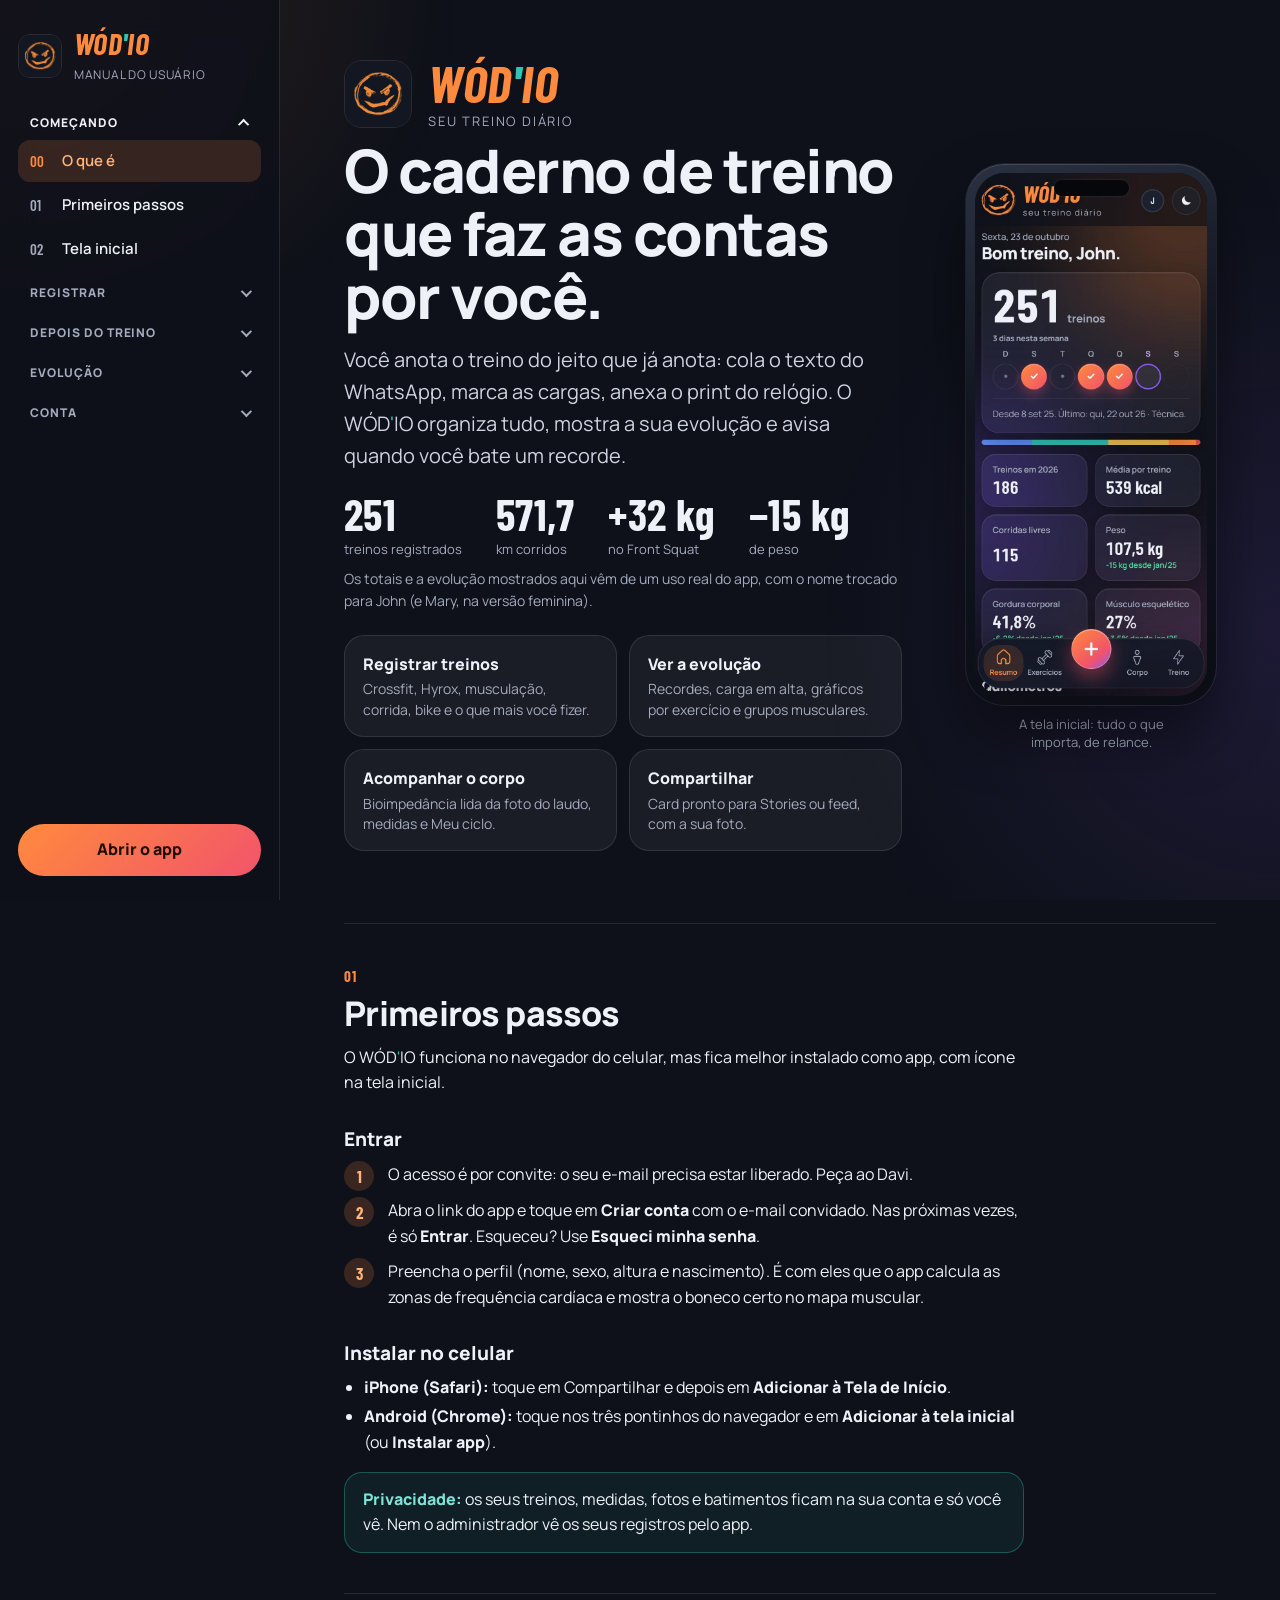
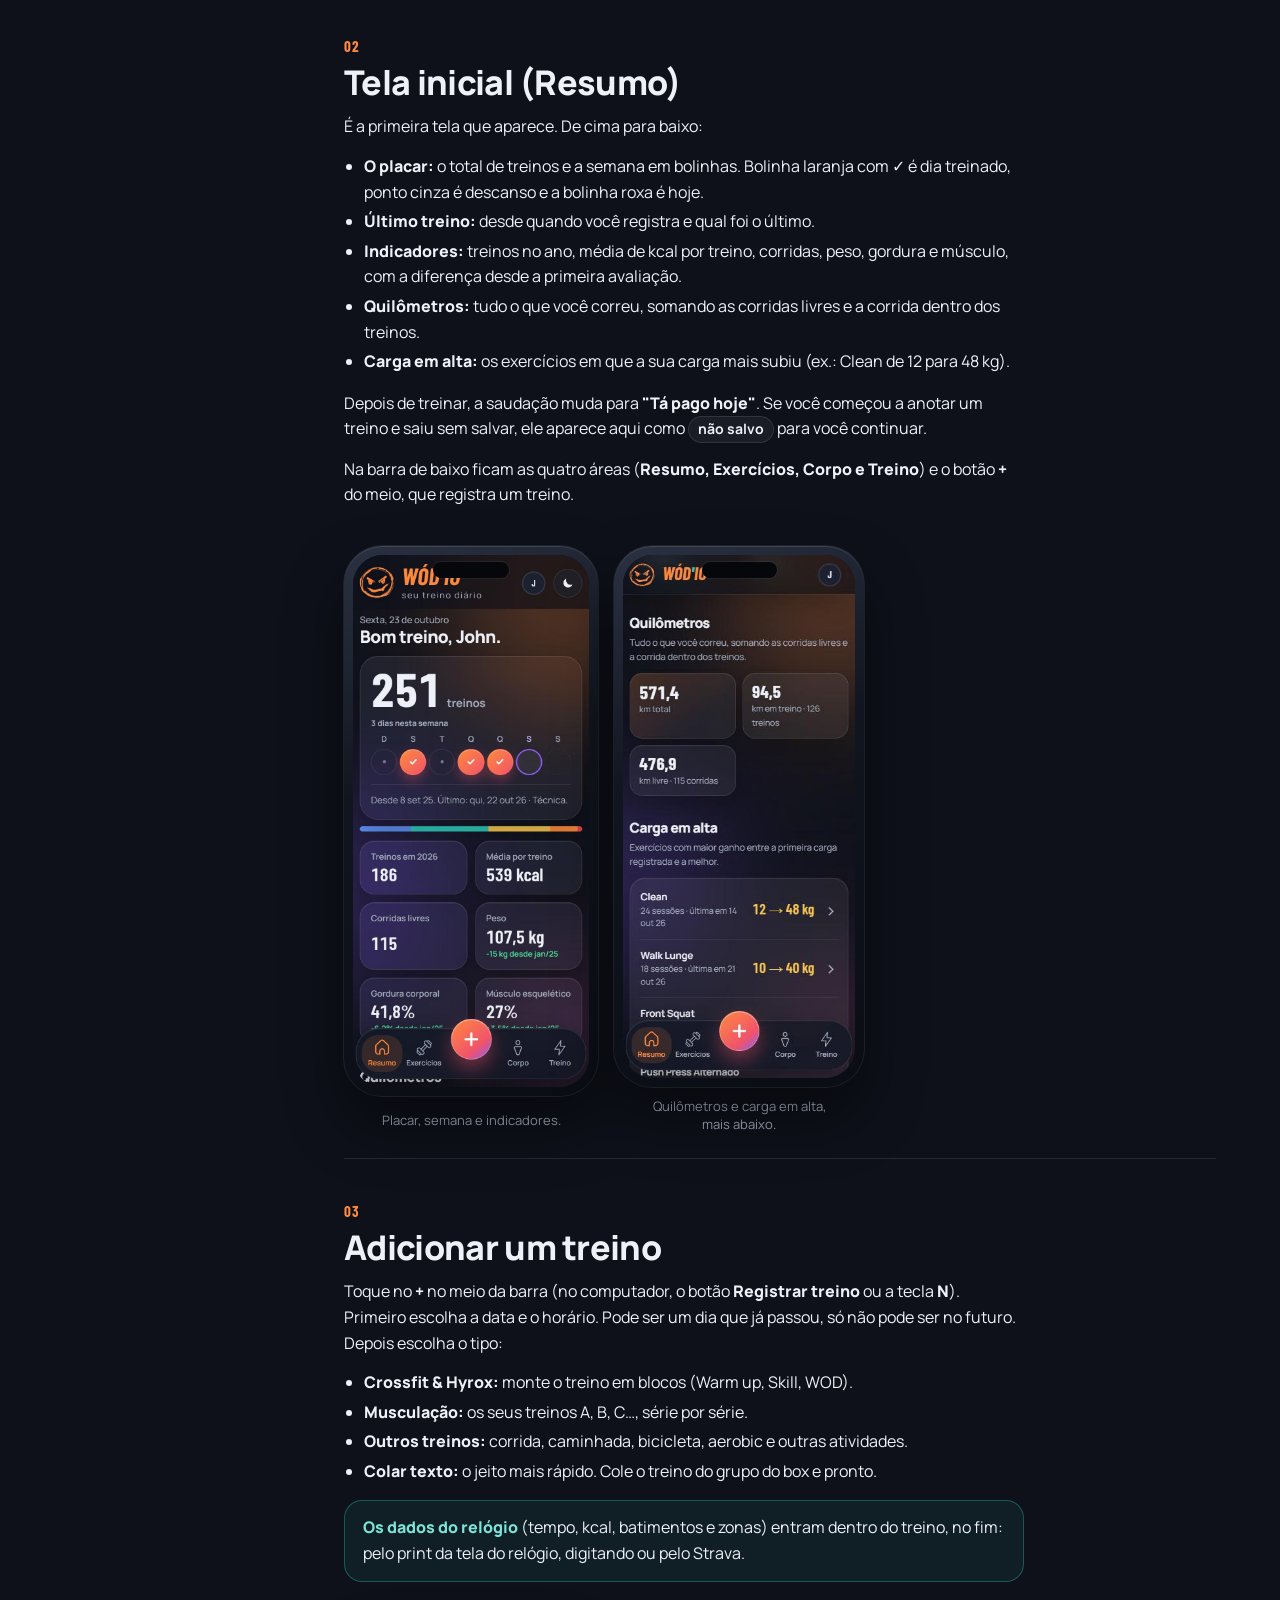
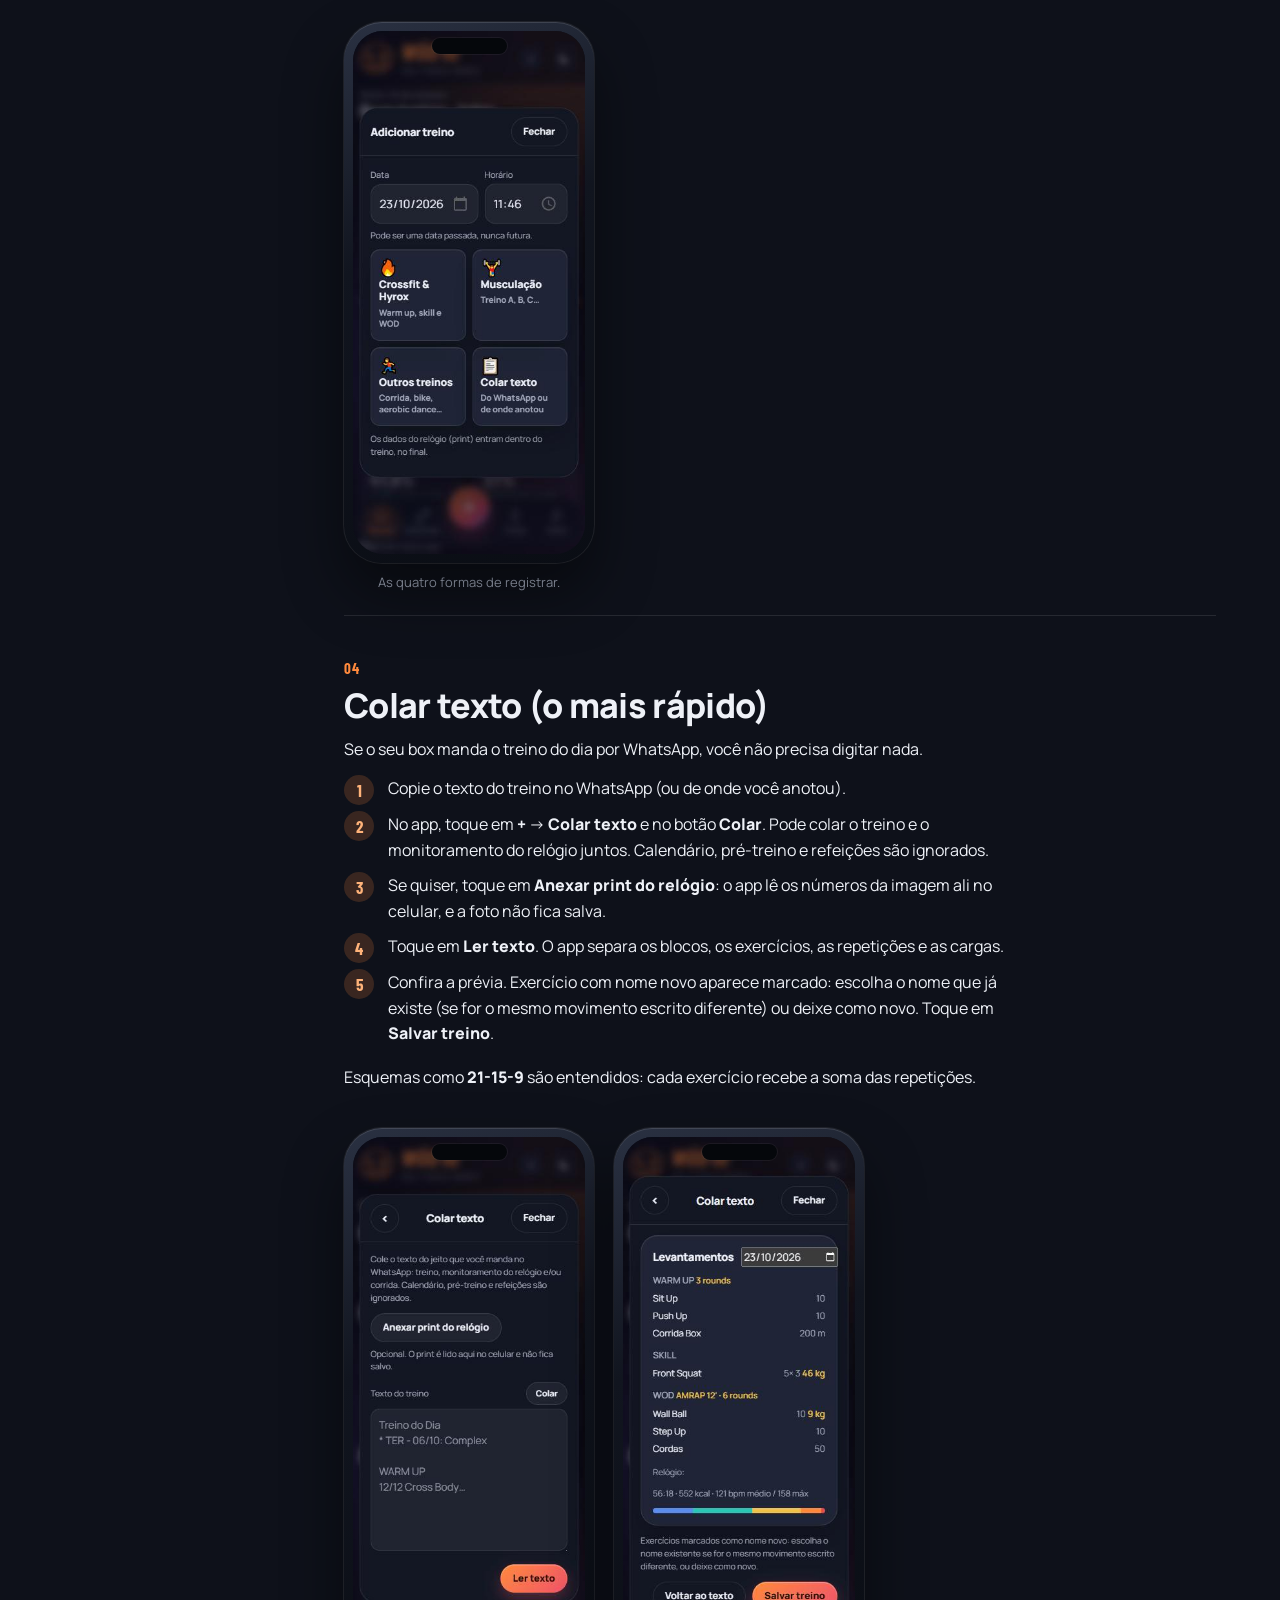
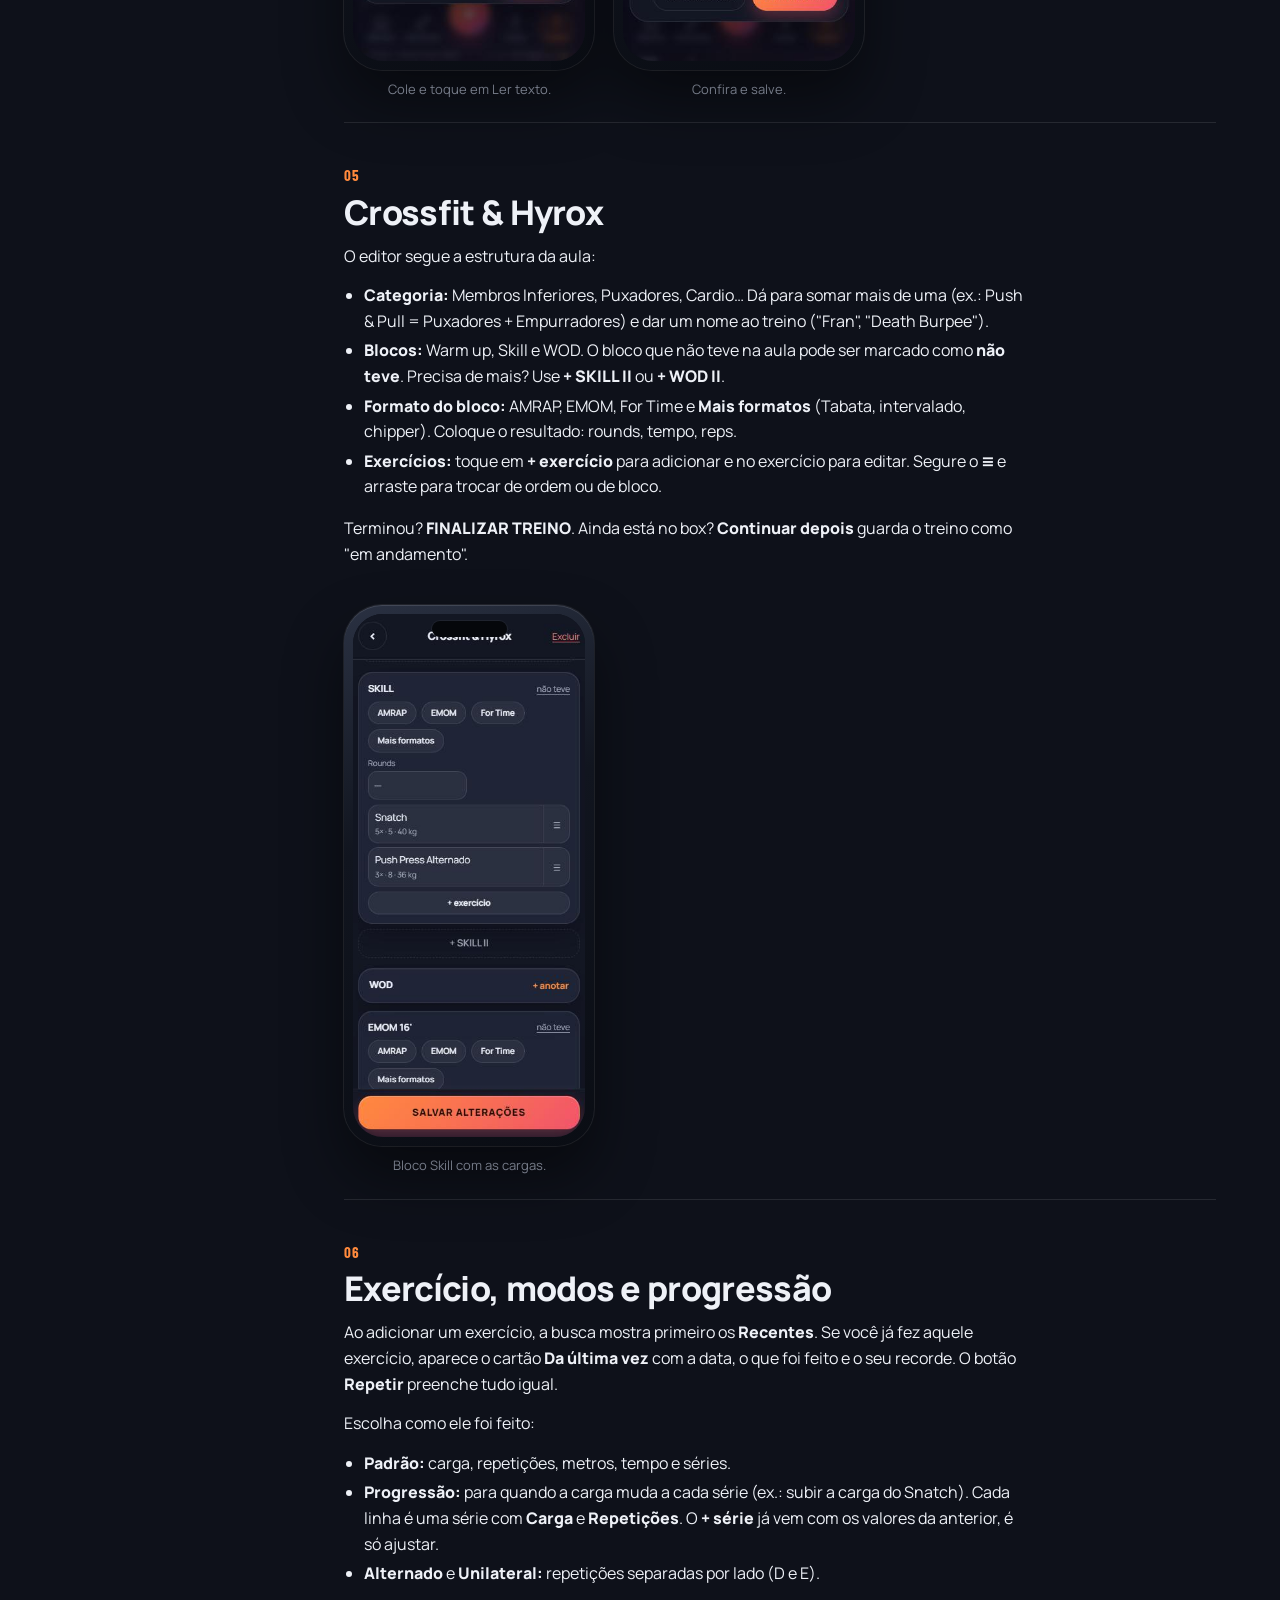
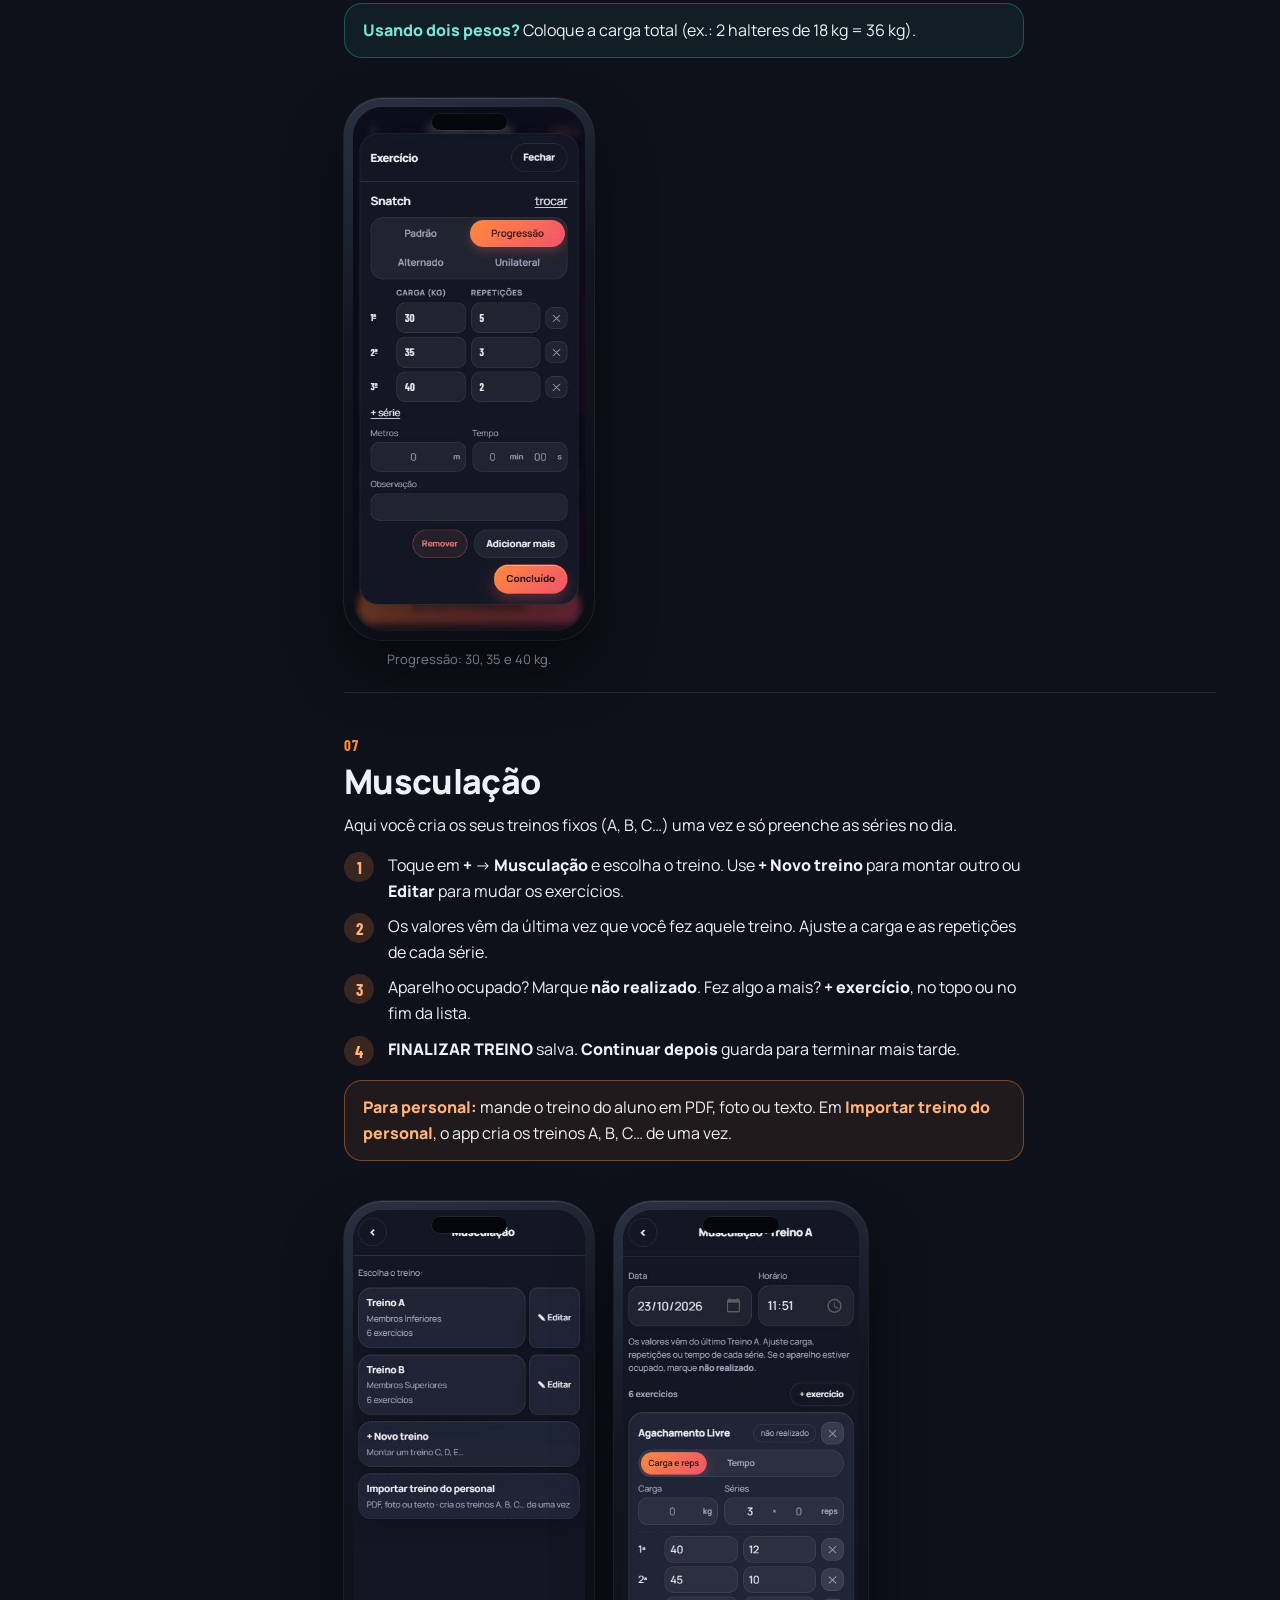
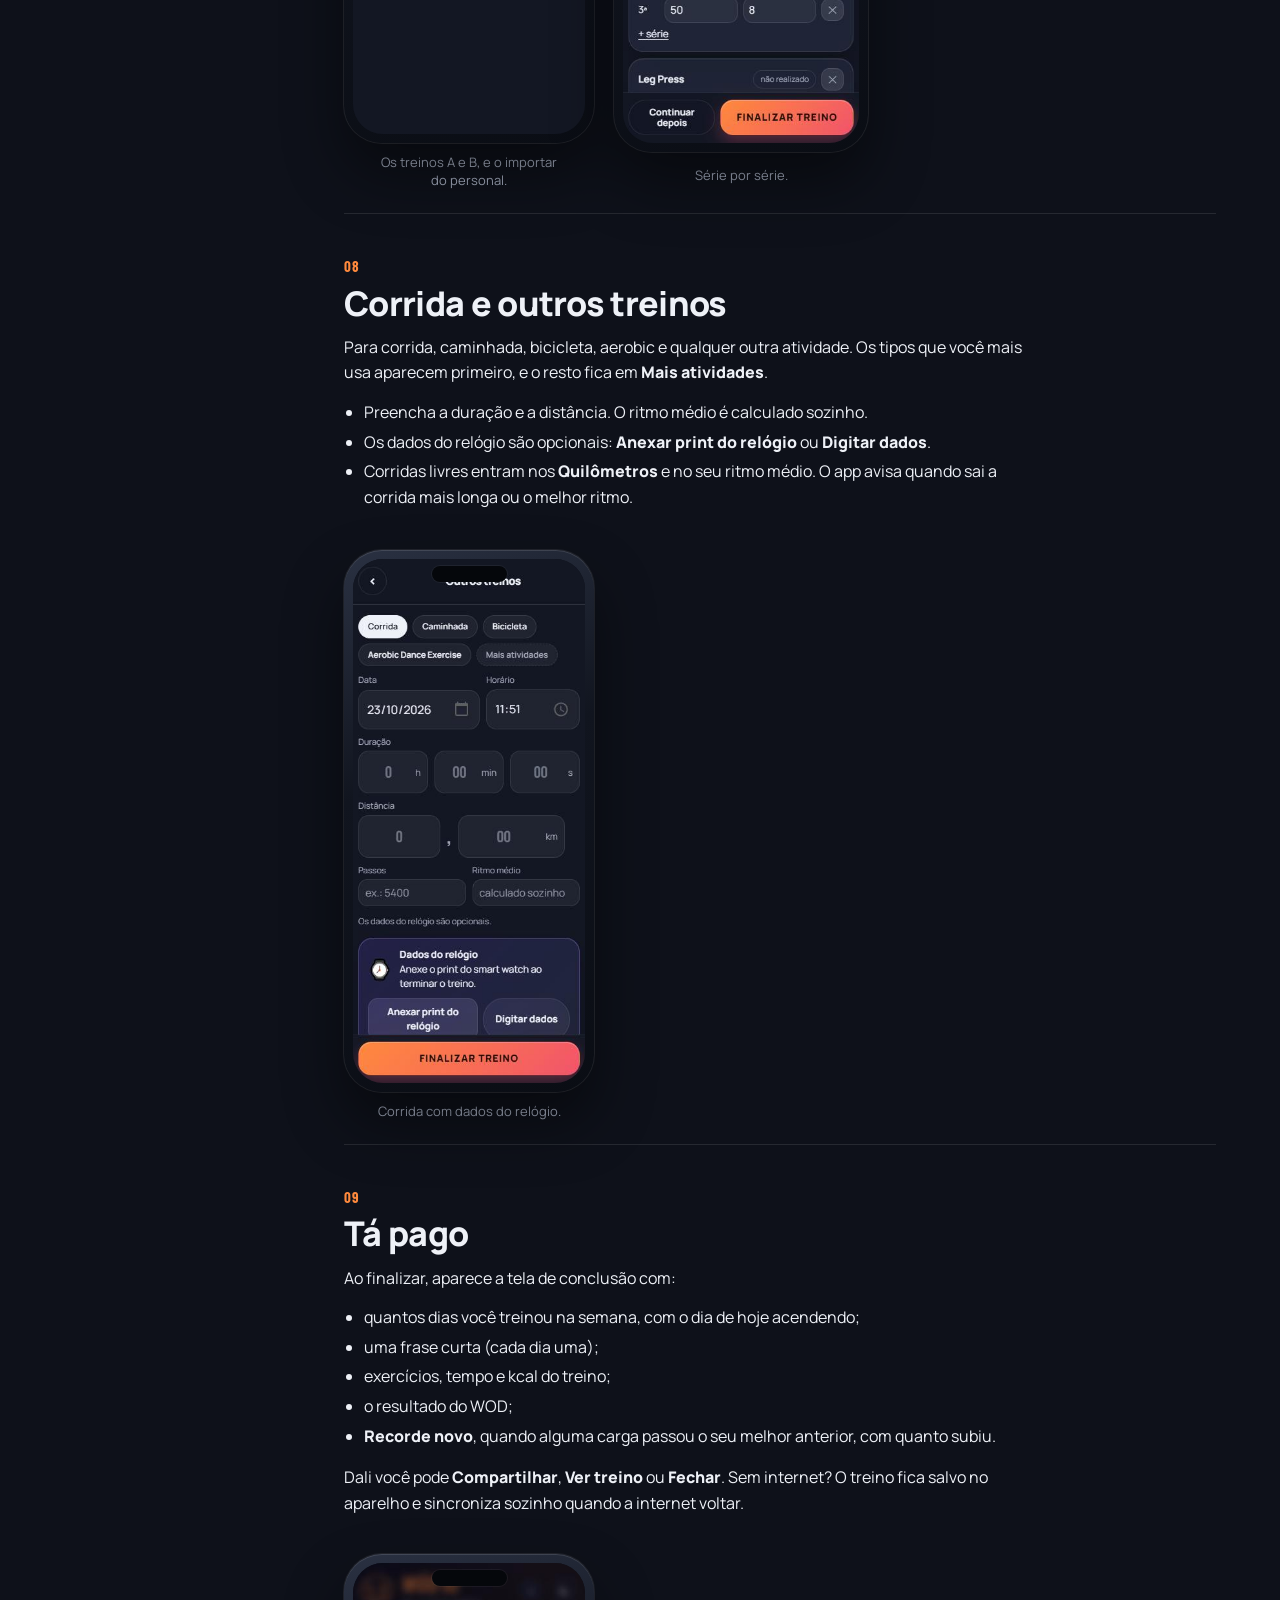
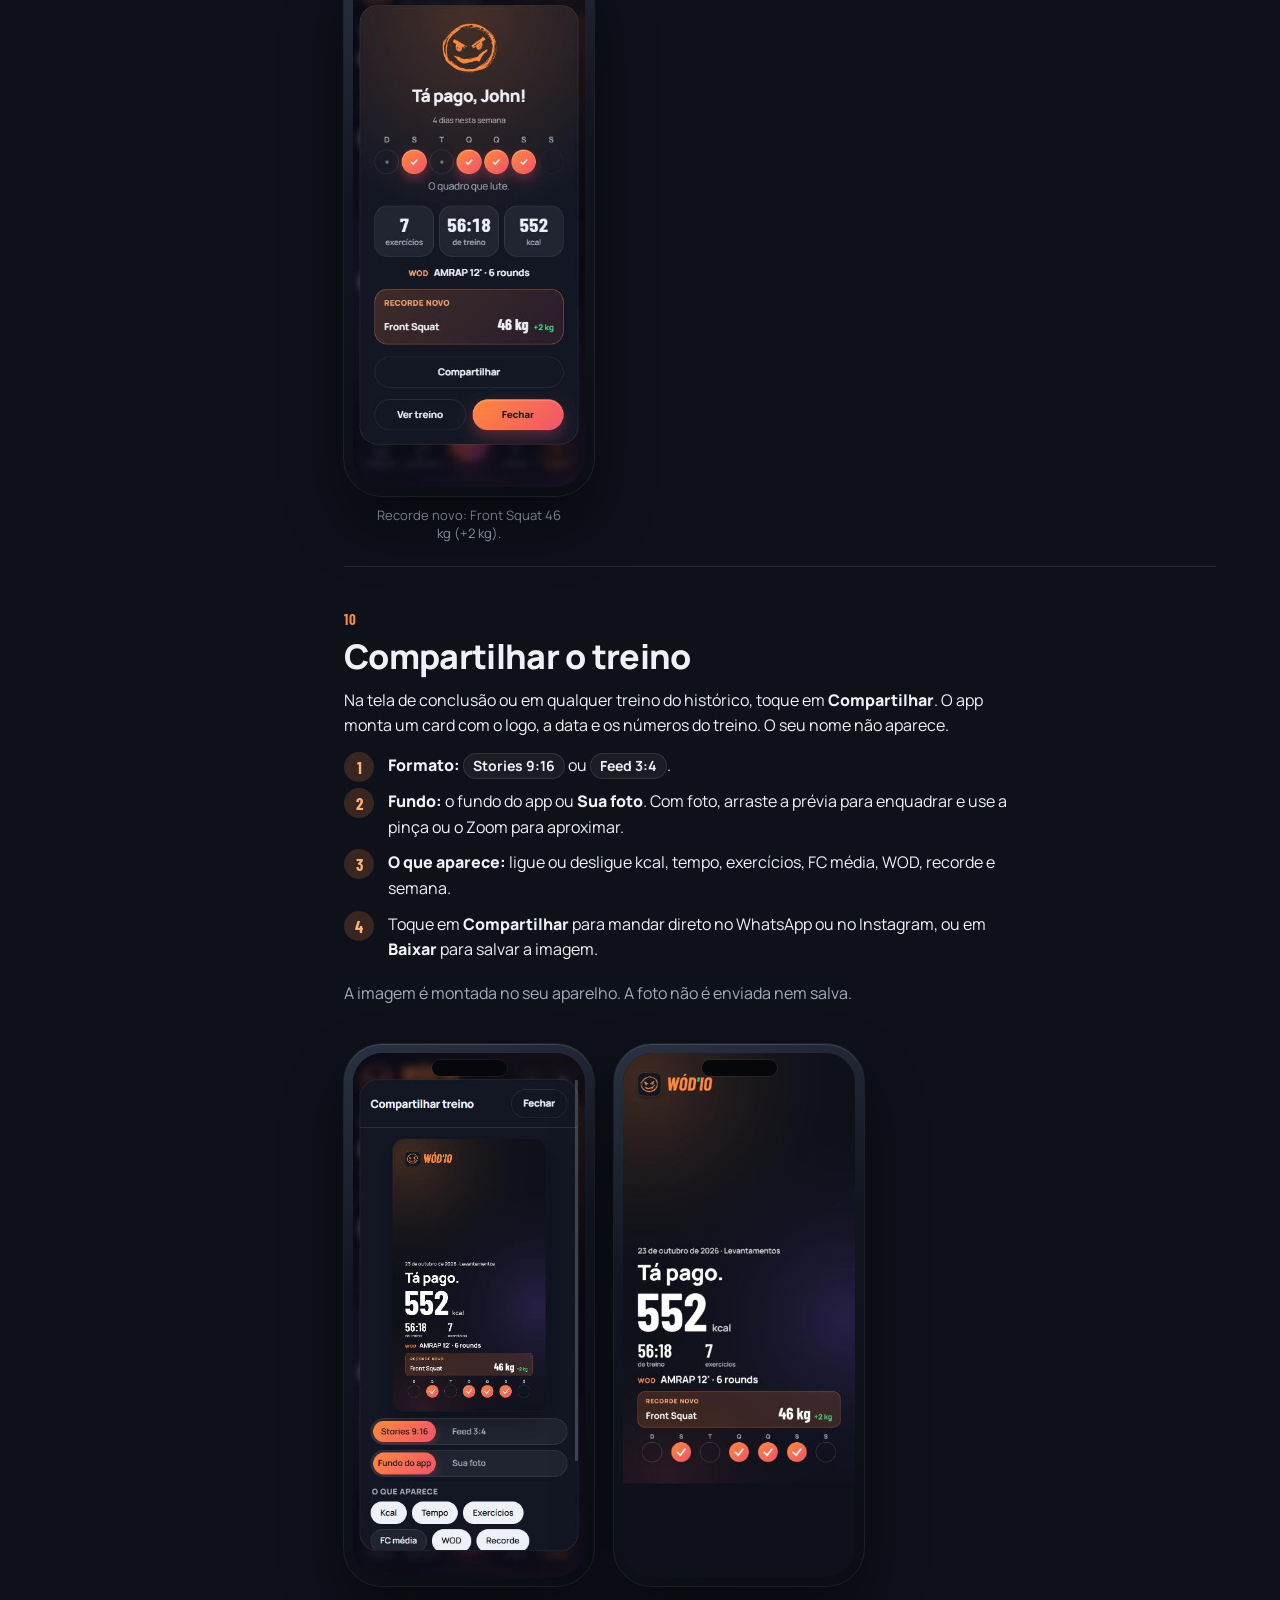
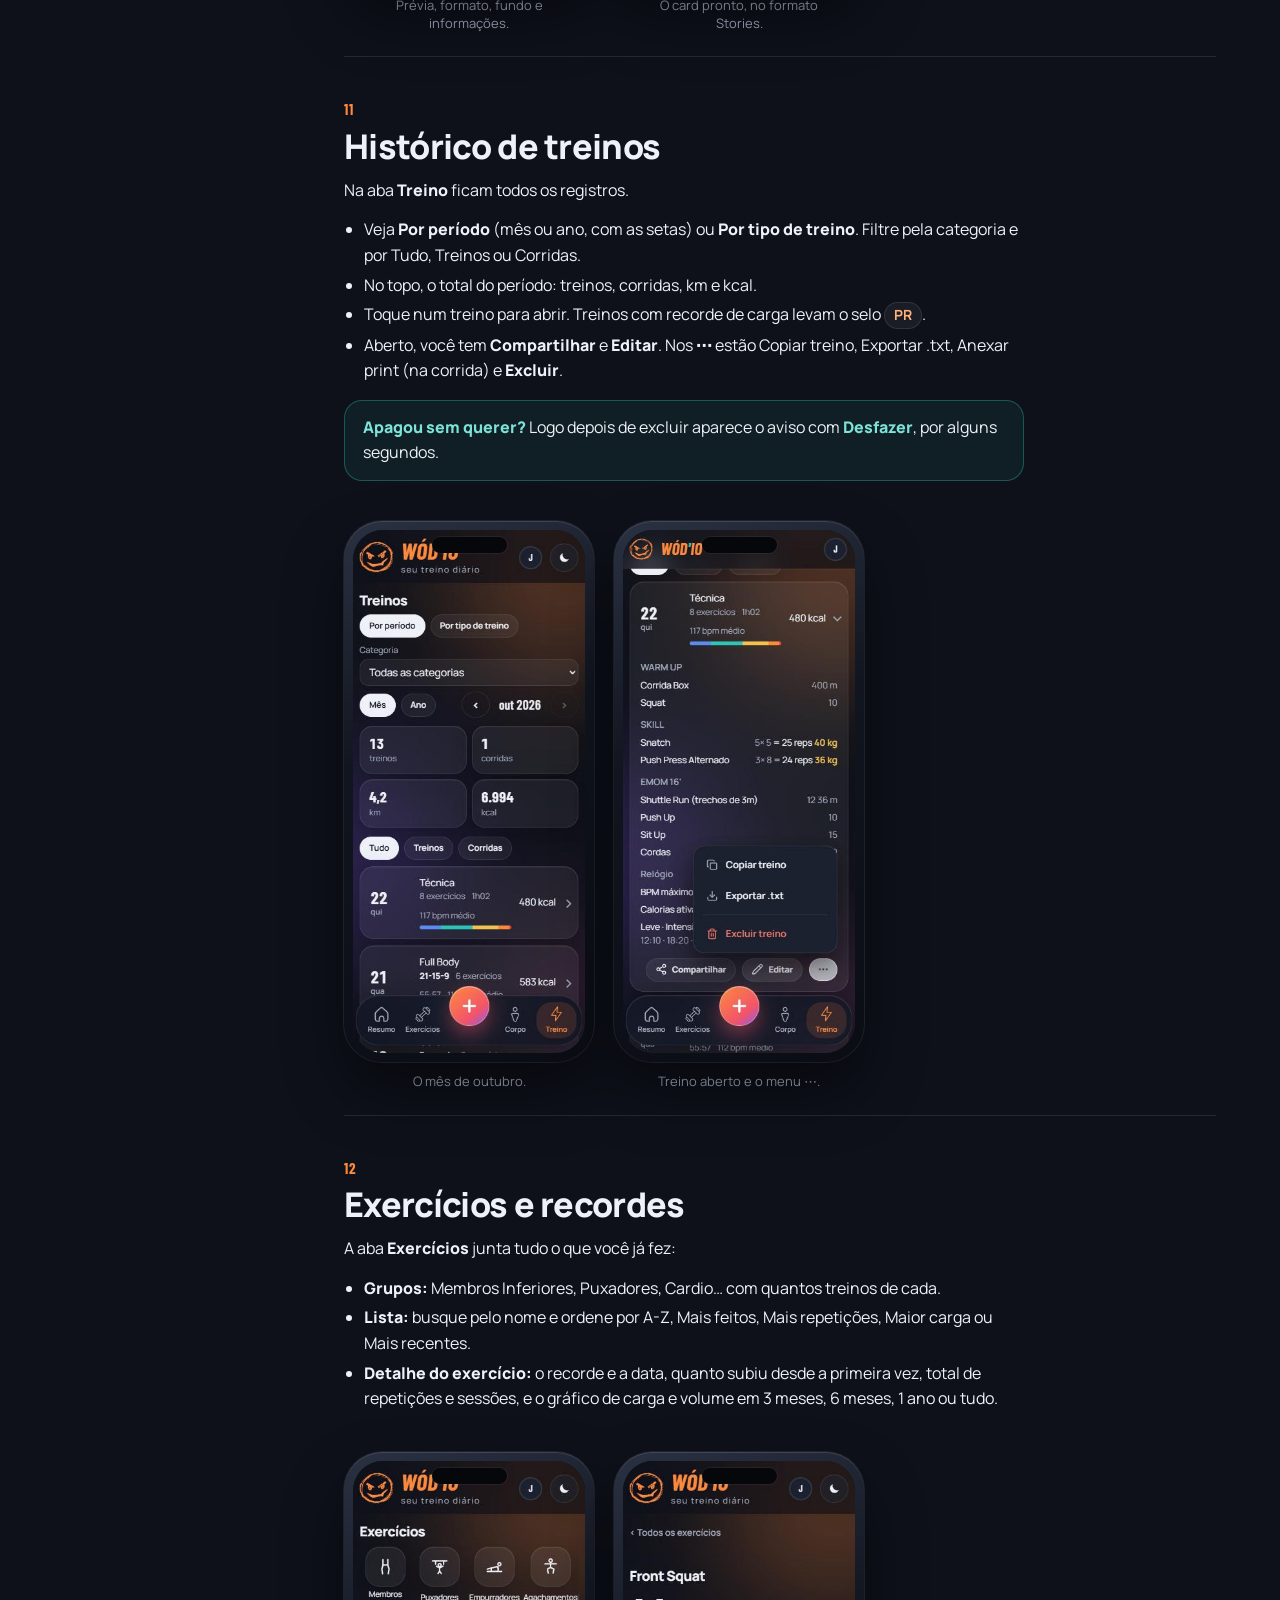
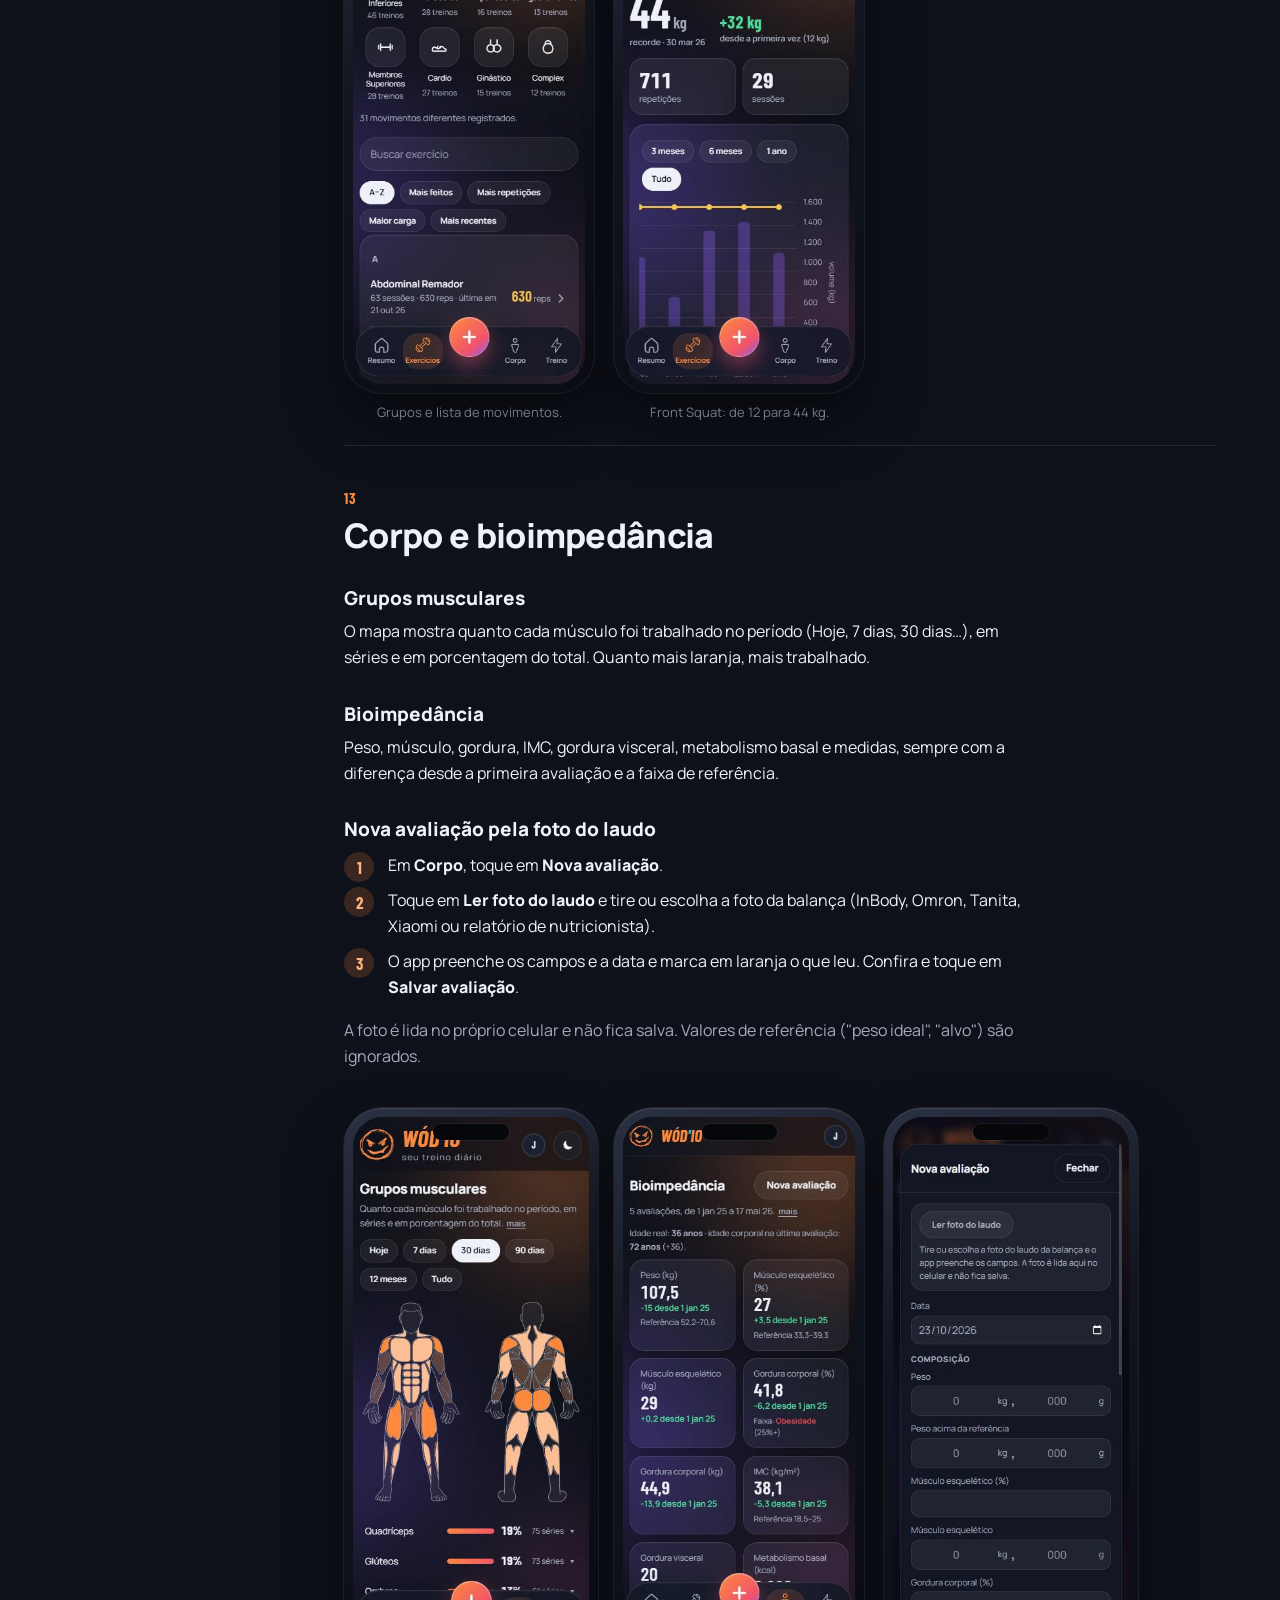
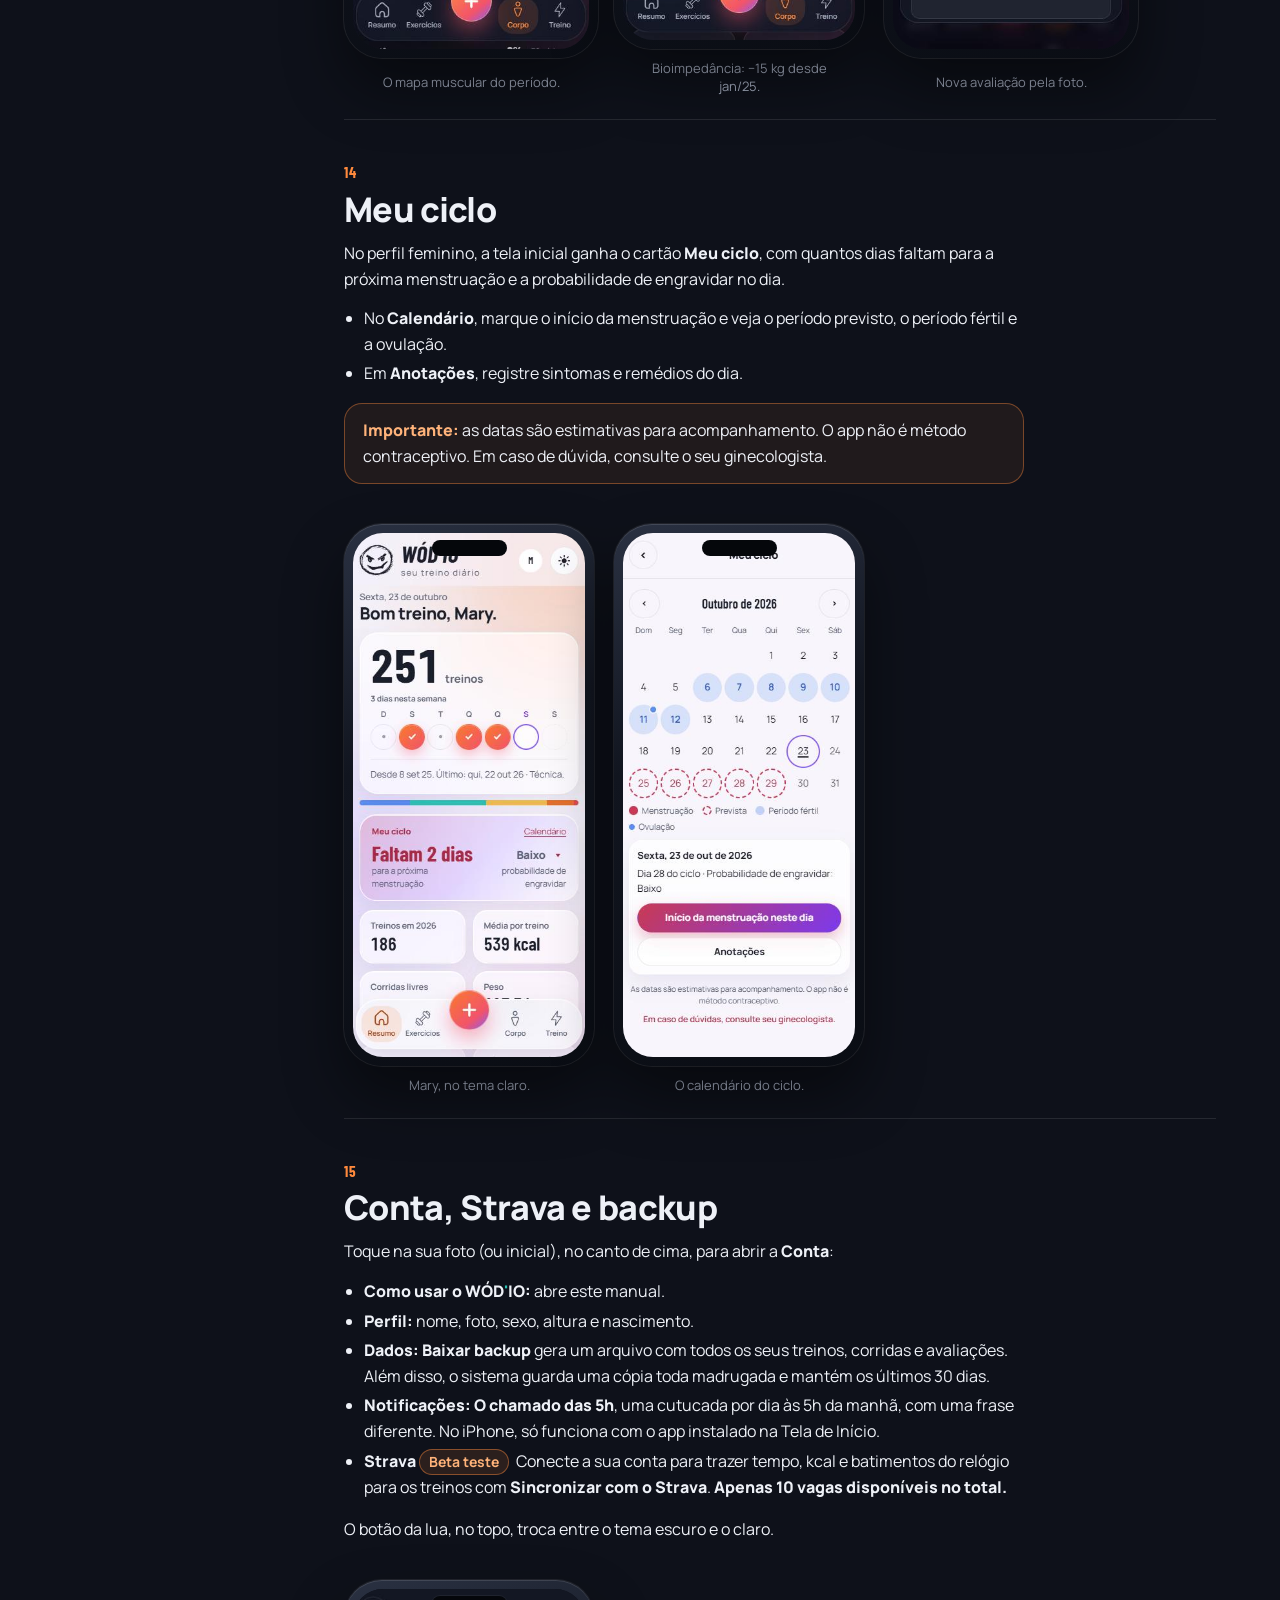
==== commit b80829f2: "Manual: menu lateral em acordeão e Strava como Beta teste Um grupo aberto por vez; a rolagem abre o " ====
--- a/manual.html
+++ b/manual.html
@@ -37,7 +37,19 @@
 .marca b{font-size:30px}
 .marca small{display:block;font-size:12px;color:var(--muted);letter-spacing:.06em;margin-top:2px}
 .side nav{display:grid;gap:2px}
-.side nav p{margin:14px 10px 4px;font-size:12px;font-weight:800;letter-spacing:.08em;text-transform:uppercase;color:var(--muted)}
+.grupo{border-radius:14px}
+.gt{width:100%;display:flex;align-items:center;justify-content:space-between;gap:10px;padding:11px 12px;margin-top:4px;border:0;border-radius:12px;background:none;cursor:pointer;
+  font:800 12px/1 var(--ui);letter-spacing:.08em;text-transform:uppercase;color:var(--muted);transition:color .2s,background .2s}
+.gt:hover{background:var(--surface);color:var(--text)}
+.gt[aria-expanded="true"]{color:var(--text)}
+.gt i{width:8px;height:8px;border-right:2px solid currentColor;border-bottom:2px solid currentColor;transform:rotate(45deg) translateY(-2px);transition:transform .3s var(--ease)}
+.gt[aria-expanded="true"] i{transform:rotate(225deg) translateY(-2px)}
+/* recolhe e expande pela altura, sem medir em JS */
+.gl{display:grid;grid-template-rows:0fr;transition:grid-template-rows .32s var(--ease)}
+.gl>div{overflow:hidden;display:grid;gap:2px;min-height:0}
+.gt[aria-expanded="true"]+.gl{grid-template-rows:1fr}
+.gt[aria-expanded="false"]+.gl a{visibility:hidden;transition:visibility 0s .32s}
+@media (prefers-reduced-motion:reduce){.gl,.gt i{transition:none}}
 .side nav a{display:flex;align-items:center;gap:10px;padding:9px 12px;border-radius:12px;color:var(--text);text-decoration:none;font-weight:600;font-size:15px;transition:background .2s,color .2s}
 .side nav a:hover{background:var(--surface)}
 .side nav a[aria-current="true"]{background:color-mix(in srgb,var(--acc1) 16%,transparent);color:#FFB37A}
@@ -77,6 +89,7 @@
 ul.lista{padding-left:20px;margin:4px 0 16px;max-width:68ch}
 ul.lista li{margin:4px 0}
 b,strong{font-weight:800}
+.tag.beta{color:#FFB37A;border-color:color-mix(in srgb,var(--acc1) 45%,transparent);background:color-mix(in srgb,var(--acc1) 12%,transparent);margin-right:4px}
 .tag{display:inline-block;padding:1px 9px;border-radius:999px;border:1px solid var(--line);background:var(--surface);font-size:14px;font-weight:700;white-space:nowrap}
 .dica{border:1px solid color-mix(in srgb,var(--tq) 35%,transparent);background:color-mix(in srgb,var(--tq) 8%,transparent);border-radius:18px;padding:14px 18px;margin:16px 0;max-width:68ch}
 .dica b{color:#7DE3D8}
@@ -137,27 +150,16 @@
 <aside class="side" id="menu" aria-label="Seções do manual">
   <a class="marca" href="#inicio"><img src="assets/icons/icon-192.png" alt=""><span><b class="wm">WÓD<span class="ap">'</span>IO</b><small>MANUAL DO USUÁRIO</small></span></a>
   <nav>
-    <a href="#inicio"><span>00</span>O que é</a>
-    <a href="#comecar"><span>01</span>Primeiros passos</a>
-    <a href="#resumo"><span>02</span>Tela inicial</a>
-    <p>Registrar</p>
-    <a href="#registrar"><span>03</span>Adicionar treino</a>
-    <a href="#colar"><span>04</span>Colar texto</a>
-    <a href="#crossfit"><span>05</span>Crossfit &amp; Hyrox</a>
-    <a href="#exercicio"><span>06</span>Exercício e progressão</a>
-    <a href="#musculacao"><span>07</span>Musculação</a>
-    <a href="#outros"><span>08</span>Corrida e outros</a>
-    <p>Depois do treino</p>
-    <a href="#concluido"><span>09</span>Tá pago</a>
-    <a href="#compartilhar"><span>10</span>Compartilhar</a>
-    <a href="#treinos"><span>11</span>Histórico de treinos</a>
-    <p>Evolução</p>
-    <a href="#exercicios"><span>12</span>Exercícios e recordes</a>
-    <a href="#corpo"><span>13</span>Corpo e bioimpedância</a>
-    <a href="#ciclo"><span>14</span>Meu ciclo</a>
-    <p>Conta</p>
-    <a href="#conta"><span>15</span>Conta, Strava e backup</a>
-    <a href="#duvidas"><span>16</span>Dúvidas rápidas</a>
+    <div class="grupo"><button class="gt" type="button" aria-expanded="true" aria-controls="g0">Começando<i aria-hidden="true"></i></button>
+      <div class="gl" id="g0"><div><a href="#inicio"><span>00</span>O que é</a><a href="#comecar"><span>01</span>Primeiros passos</a><a href="#resumo"><span>02</span>Tela inicial</a></div></div></div>
+    <div class="grupo"><button class="gt" type="button" aria-expanded="false" aria-controls="g1">Registrar<i aria-hidden="true"></i></button>
+      <div class="gl" id="g1"><div><a href="#registrar"><span>03</span>Adicionar treino</a><a href="#colar"><span>04</span>Colar texto</a><a href="#crossfit"><span>05</span>Crossfit &amp; Hyrox</a><a href="#exercicio"><span>06</span>Exercício e progressão</a><a href="#musculacao"><span>07</span>Musculação</a><a href="#outros"><span>08</span>Corrida e outros</a></div></div></div>
+    <div class="grupo"><button class="gt" type="button" aria-expanded="false" aria-controls="g2">Depois do treino<i aria-hidden="true"></i></button>
+      <div class="gl" id="g2"><div><a href="#concluido"><span>09</span>Tá pago</a><a href="#compartilhar"><span>10</span>Compartilhar</a><a href="#treinos"><span>11</span>Histórico de treinos</a></div></div></div>
+    <div class="grupo"><button class="gt" type="button" aria-expanded="false" aria-controls="g3">Evolução<i aria-hidden="true"></i></button>
+      <div class="gl" id="g3"><div><a href="#exercicios"><span>12</span>Exercícios e recordes</a><a href="#corpo"><span>13</span>Corpo e bioimpedância</a><a href="#ciclo"><span>14</span>Meu ciclo</a></div></div></div>
+    <div class="grupo"><button class="gt" type="button" aria-expanded="false" aria-controls="g4">Conta<i aria-hidden="true"></i></button>
+      <div class="gl" id="g4"><div><a href="#conta"><span>15</span>Conta, Strava e backup</a><a href="#duvidas"><span>16</span>Dúvidas rápidas</a></div></div></div>
   </nav>
   <a class="abrir" href="./">Abrir o app</a>
 </aside>
@@ -475,7 +477,7 @@
         <li><b>Perfil:</b> nome, foto, sexo, altura e nascimento.</li>
         <li><b>Dados:</b> <b>Baixar backup</b> gera um arquivo com todos os seus treinos, corridas e avaliações. Além disso, o sistema guarda uma cópia toda madrugada e mantém os últimos 30 dias.</li>
         <li><b>Notificações:</b> <b>O chamado das 5h</b>, uma cutucada por dia às 5h da manhã, com uma frase diferente. No iPhone, só funciona com o app instalado na Tela de Início.</li>
-        <li><b>Strava:</b> conecte a sua conta para trazer tempo, kcal e batimentos do relógio para os treinos com <b>Sincronizar com o Strava</b>.</li>
+        <li><b>Strava</b> <span class="tag beta">Beta teste</span> Conecte a sua conta para trazer tempo, kcal e batimentos do relógio para os treinos com <b>Sincronizar com o Strava</b>. <b>Apenas 10 vagas disponíveis no total.</b></li>
       </ul>
       <p>O botão da lua, no topo, troca entre o tema escuro e o claro.</p>
     </div>
@@ -499,15 +501,19 @@
 <script>
 (function(){
   var b=document.getElementById('btnMenu'), veu=document.getElementById('veu'), menu=document.getElementById('menu');
-  function abre(on){ document.body.classList.toggle('menu',on); if(b) b.setAttribute('aria-expanded',on); if(on){ var a=menu.querySelector('nav a'); if(a) a.focus({preventScroll:true}); } }
+  function abre(on){ document.body.classList.toggle('menu',on); if(b) b.setAttribute('aria-expanded',on); if(on){ var a=menu.querySelector('nav a[aria-current]')||menu.querySelector('.gt'); if(a) a.focus({preventScroll:true}); } }
   if(b) b.addEventListener('click',function(){ abre(!document.body.classList.contains('menu')); });
   veu.addEventListener('click',function(){ abre(false); });
   document.addEventListener('keydown',function(e){ if(e.key==='Escape'&&document.body.classList.contains('menu')){ abre(false); b&&b.focus(); } });
   menu.addEventListener('click',function(e){ if(e.target.closest('a')) abre(false); });
+  // acordeão: abrir um grupo fecha o outro
+  var gts=[].slice.call(menu.querySelectorAll('.gt'));
+  function abreGrupo(g){ gts.forEach(function(x){ x.setAttribute('aria-expanded',x===g?'true':'false'); }); }
+  gts.forEach(function(g){ g.addEventListener('click',function(){ abreGrupo(g.getAttribute('aria-expanded')==='true'?null:g); }); });
   // o menu marca a seção que está na tela
   var links={}; menu.querySelectorAll('nav a').forEach(function(a){ links[a.getAttribute('href').slice(1)]=a; });
   if('IntersectionObserver' in window){
-    var io=new IntersectionObserver(function(es){ es.forEach(function(en){ if(!en.isIntersecting) return; Object.keys(links).forEach(function(k){ links[k].removeAttribute('aria-current'); }); var a=links[en.target.id]; if(a) a.setAttribute('aria-current','true'); }); },{rootMargin:'-35% 0px -60% 0px'});
+    var io=new IntersectionObserver(function(es){ es.forEach(function(en){ if(!en.isIntersecting) return; Object.keys(links).forEach(function(k){ links[k].removeAttribute('aria-current'); }); var a=links[en.target.id]; if(a){ a.setAttribute('aria-current','true'); var g=a.closest('.grupo').querySelector('.gt'); if(g.getAttribute('aria-expanded')!=='true') abreGrupo(g); } }); },{rootMargin:'-35% 0px -60% 0px'});
     document.querySelectorAll('main section[id]').forEach(function(s){ io.observe(s); });
   }
 })();
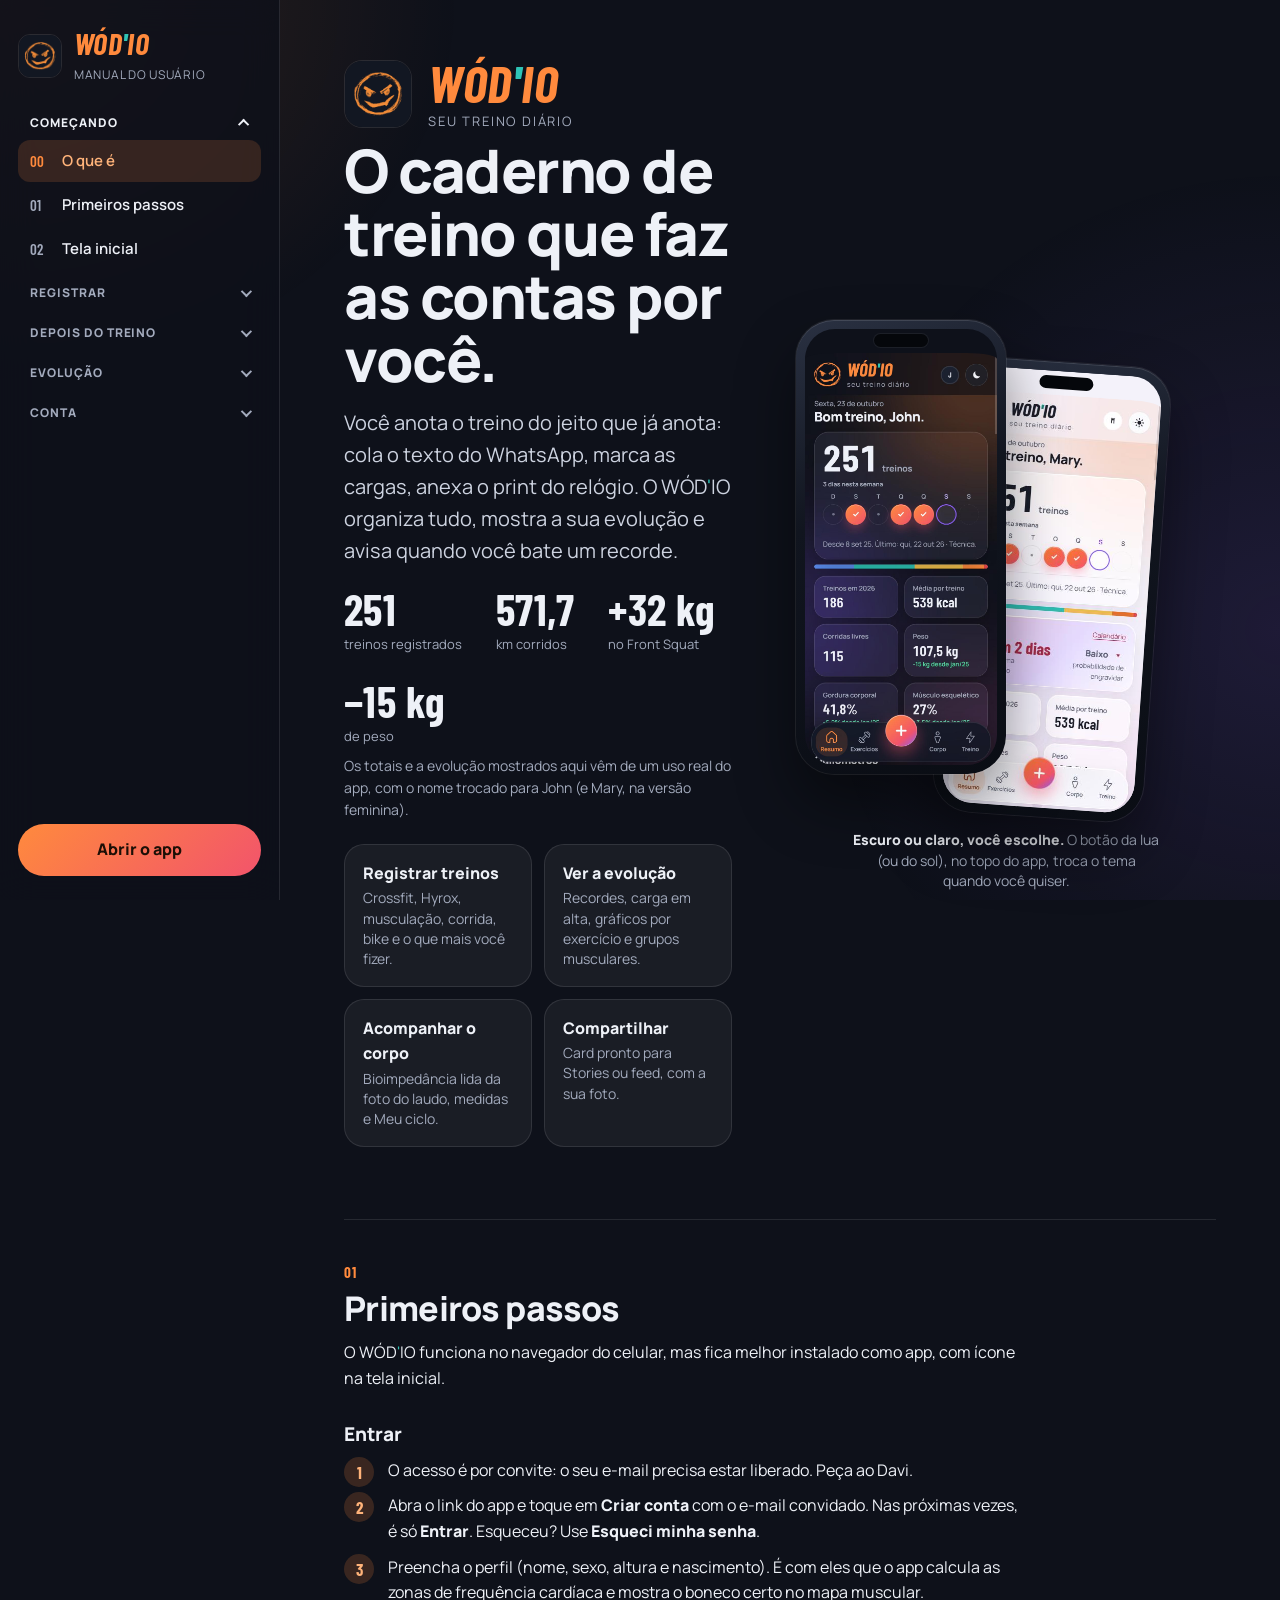
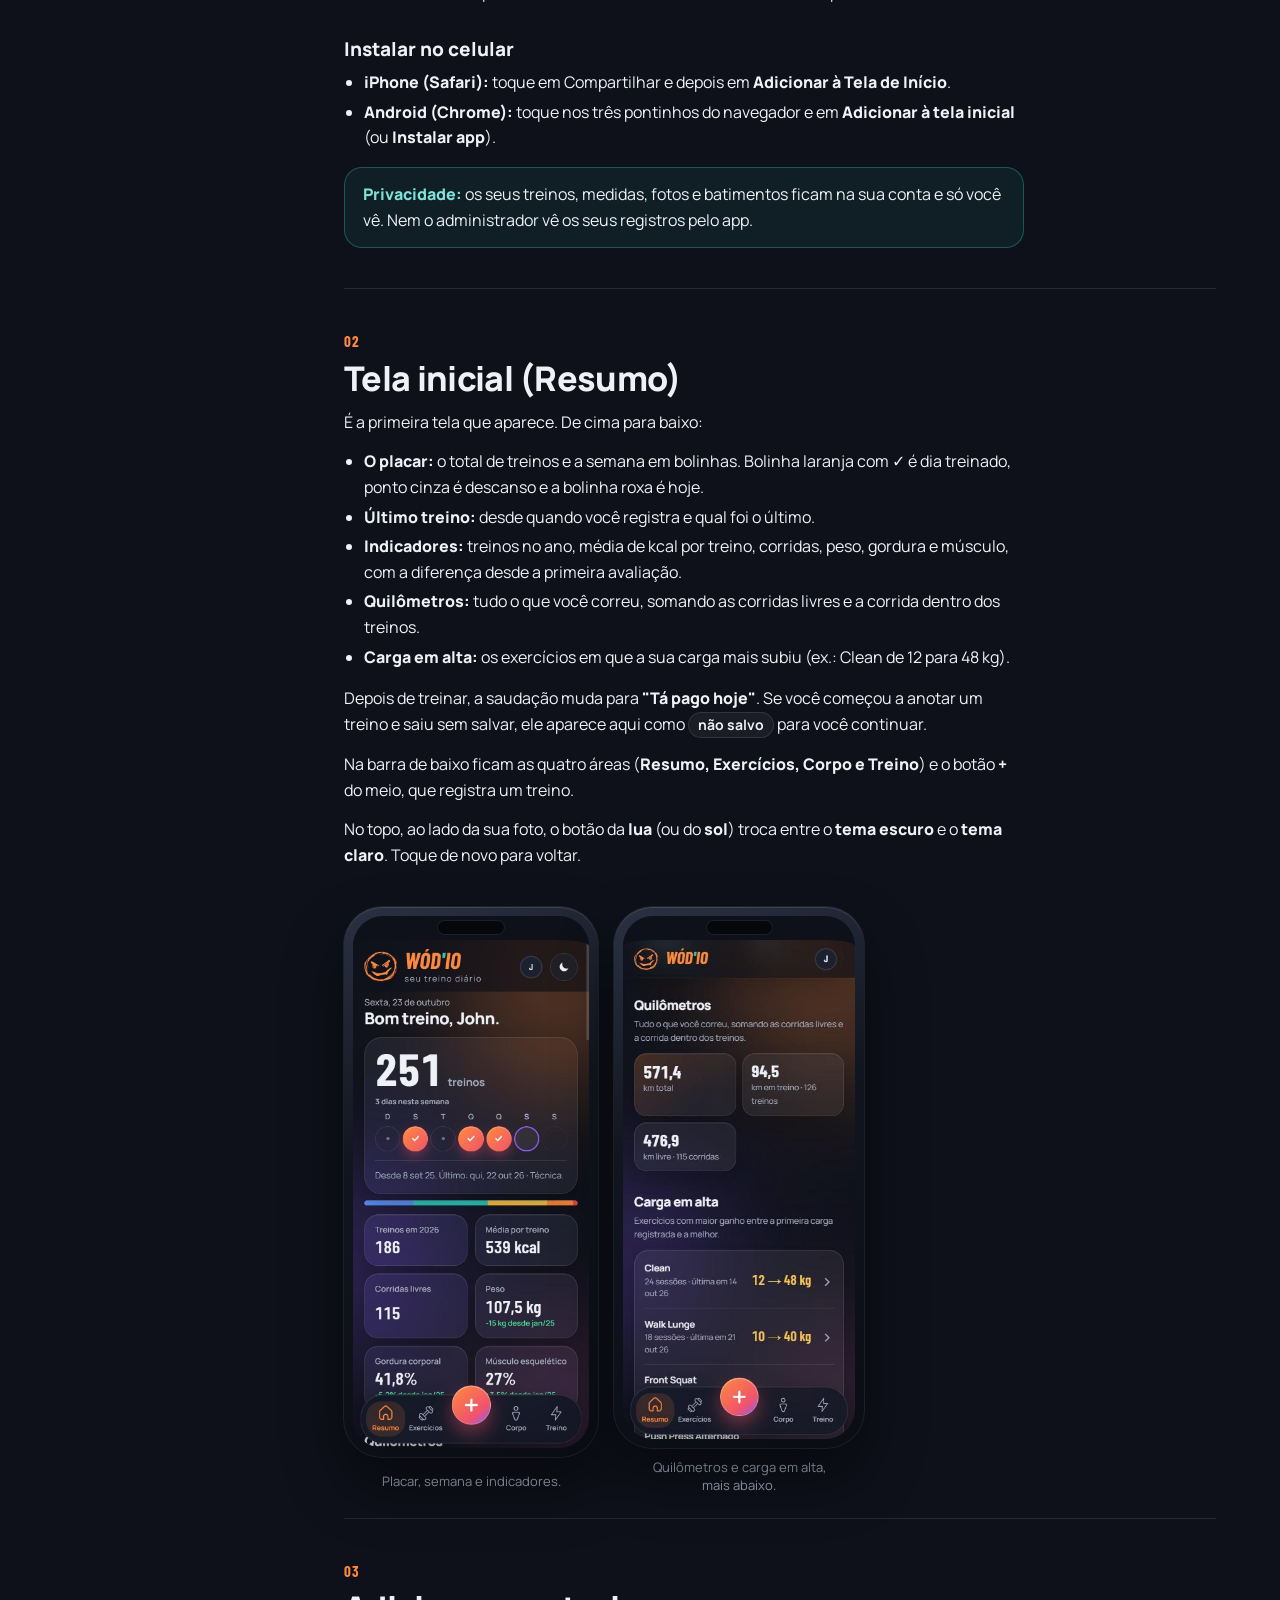
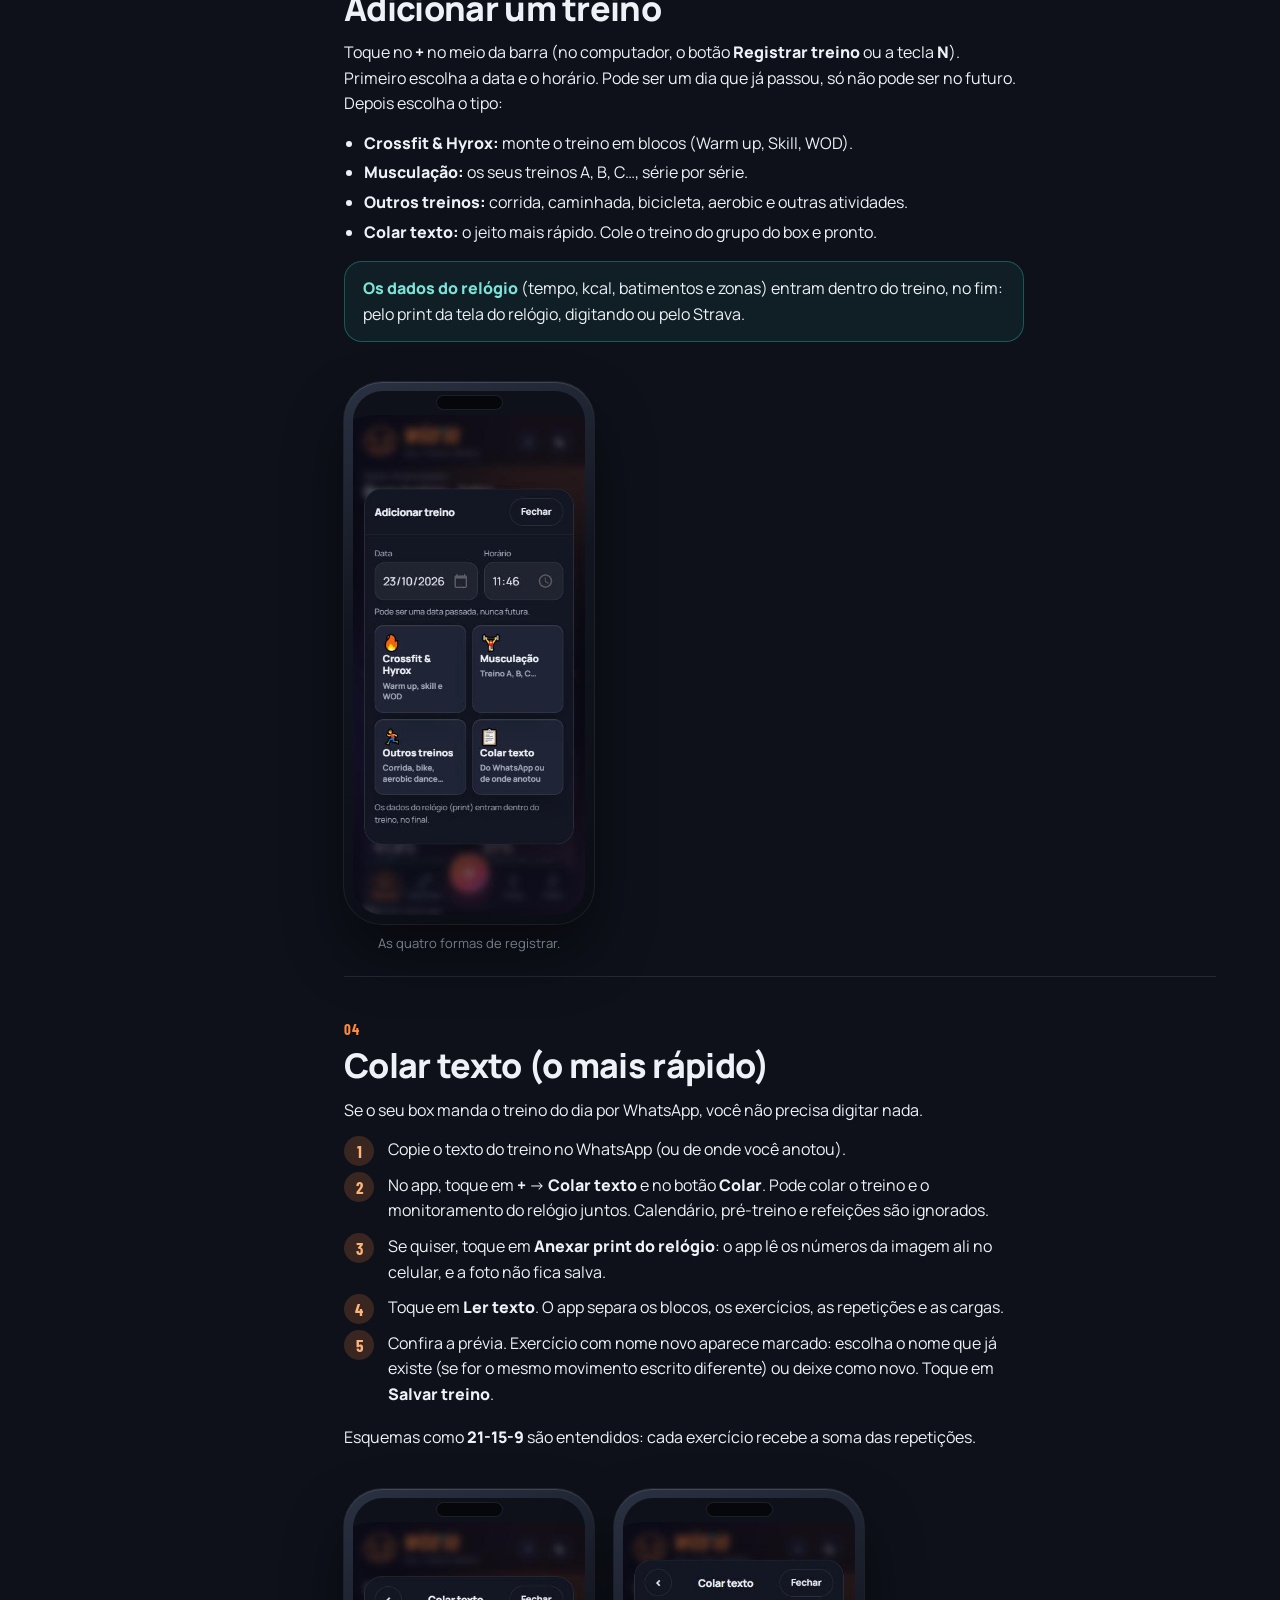
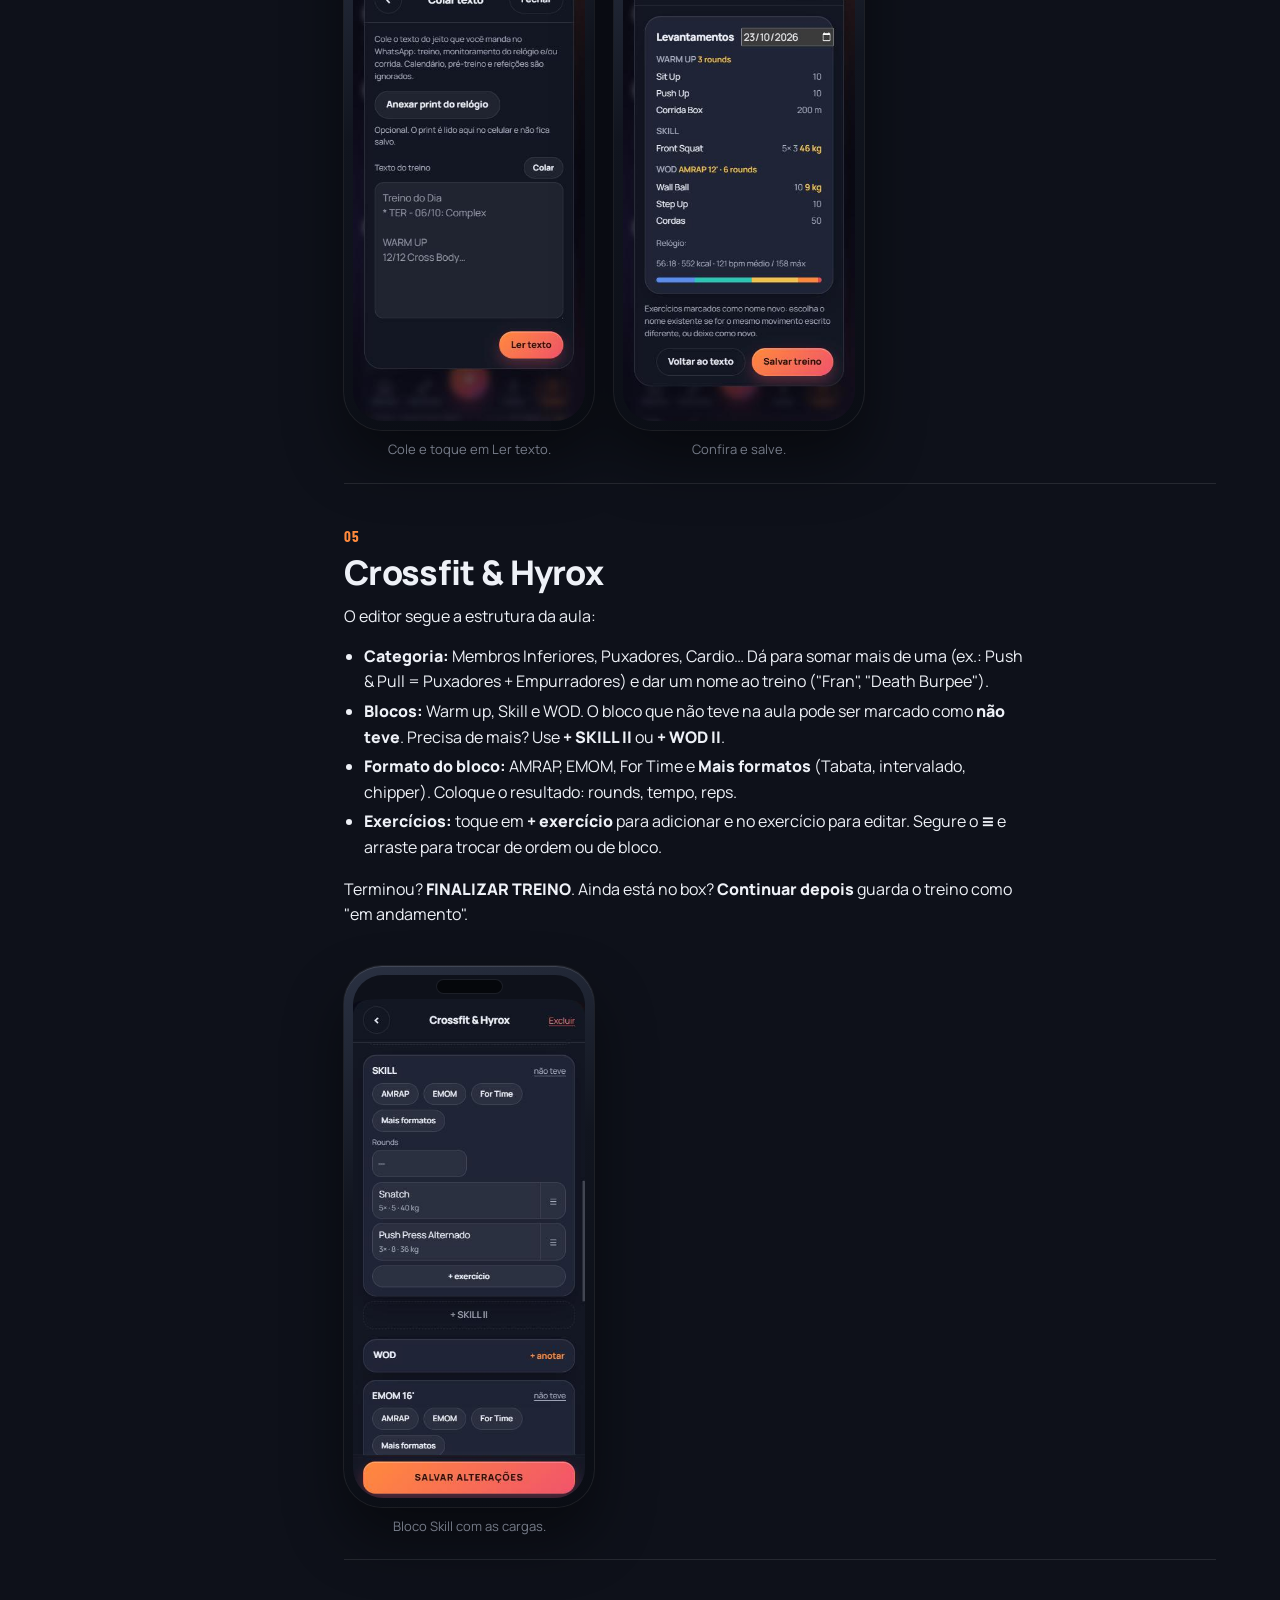
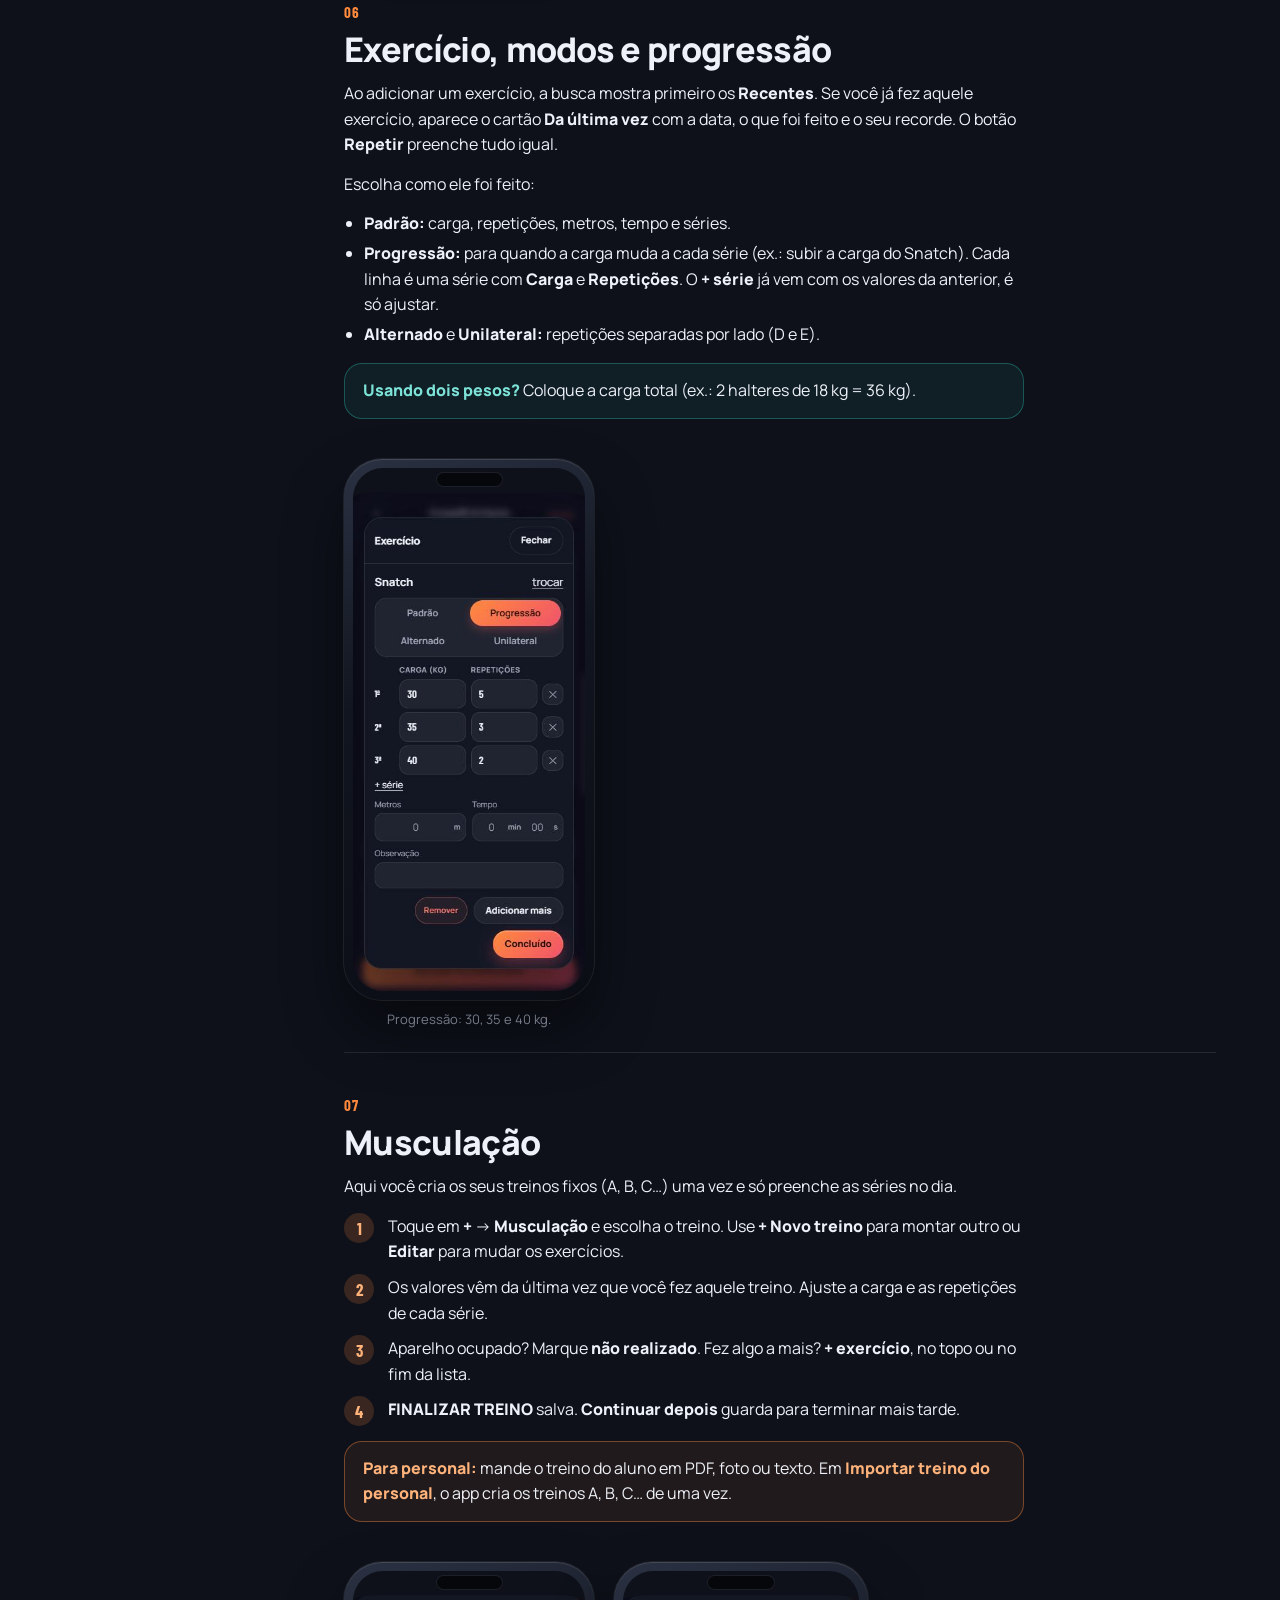
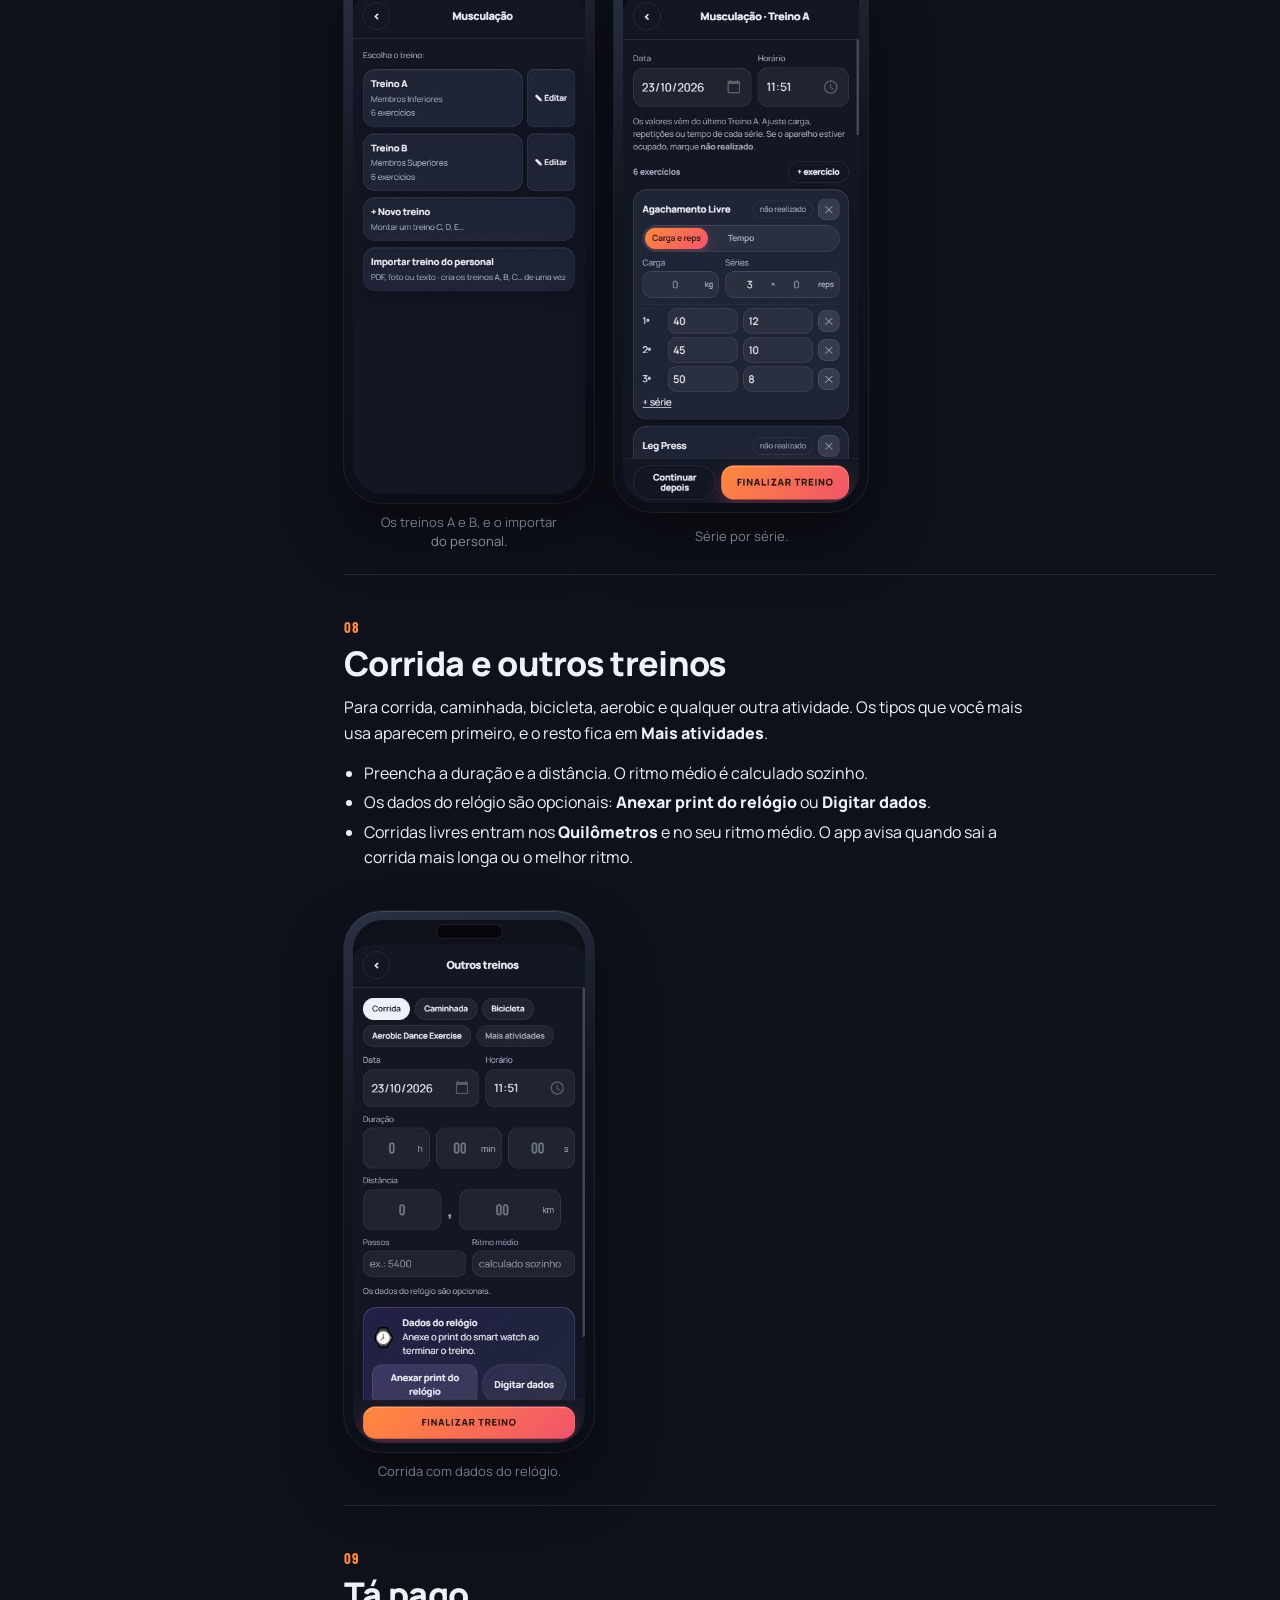
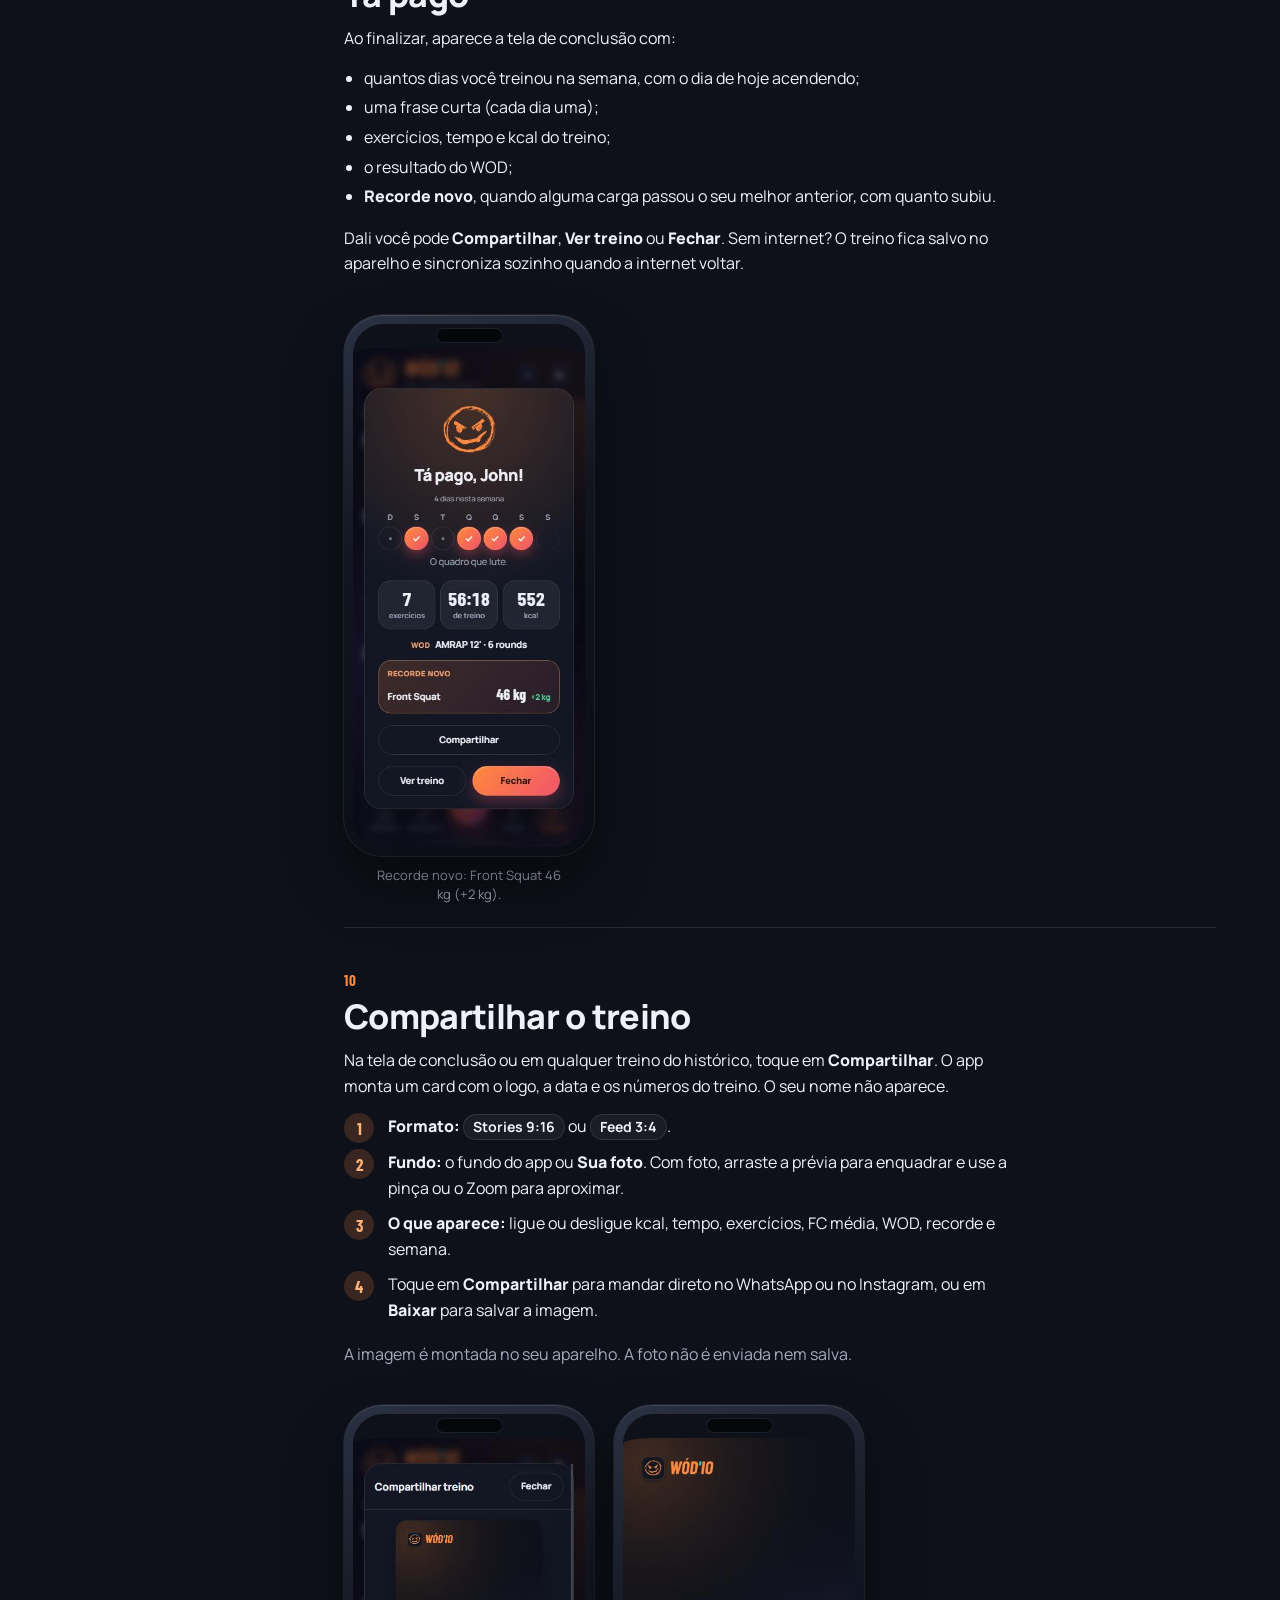
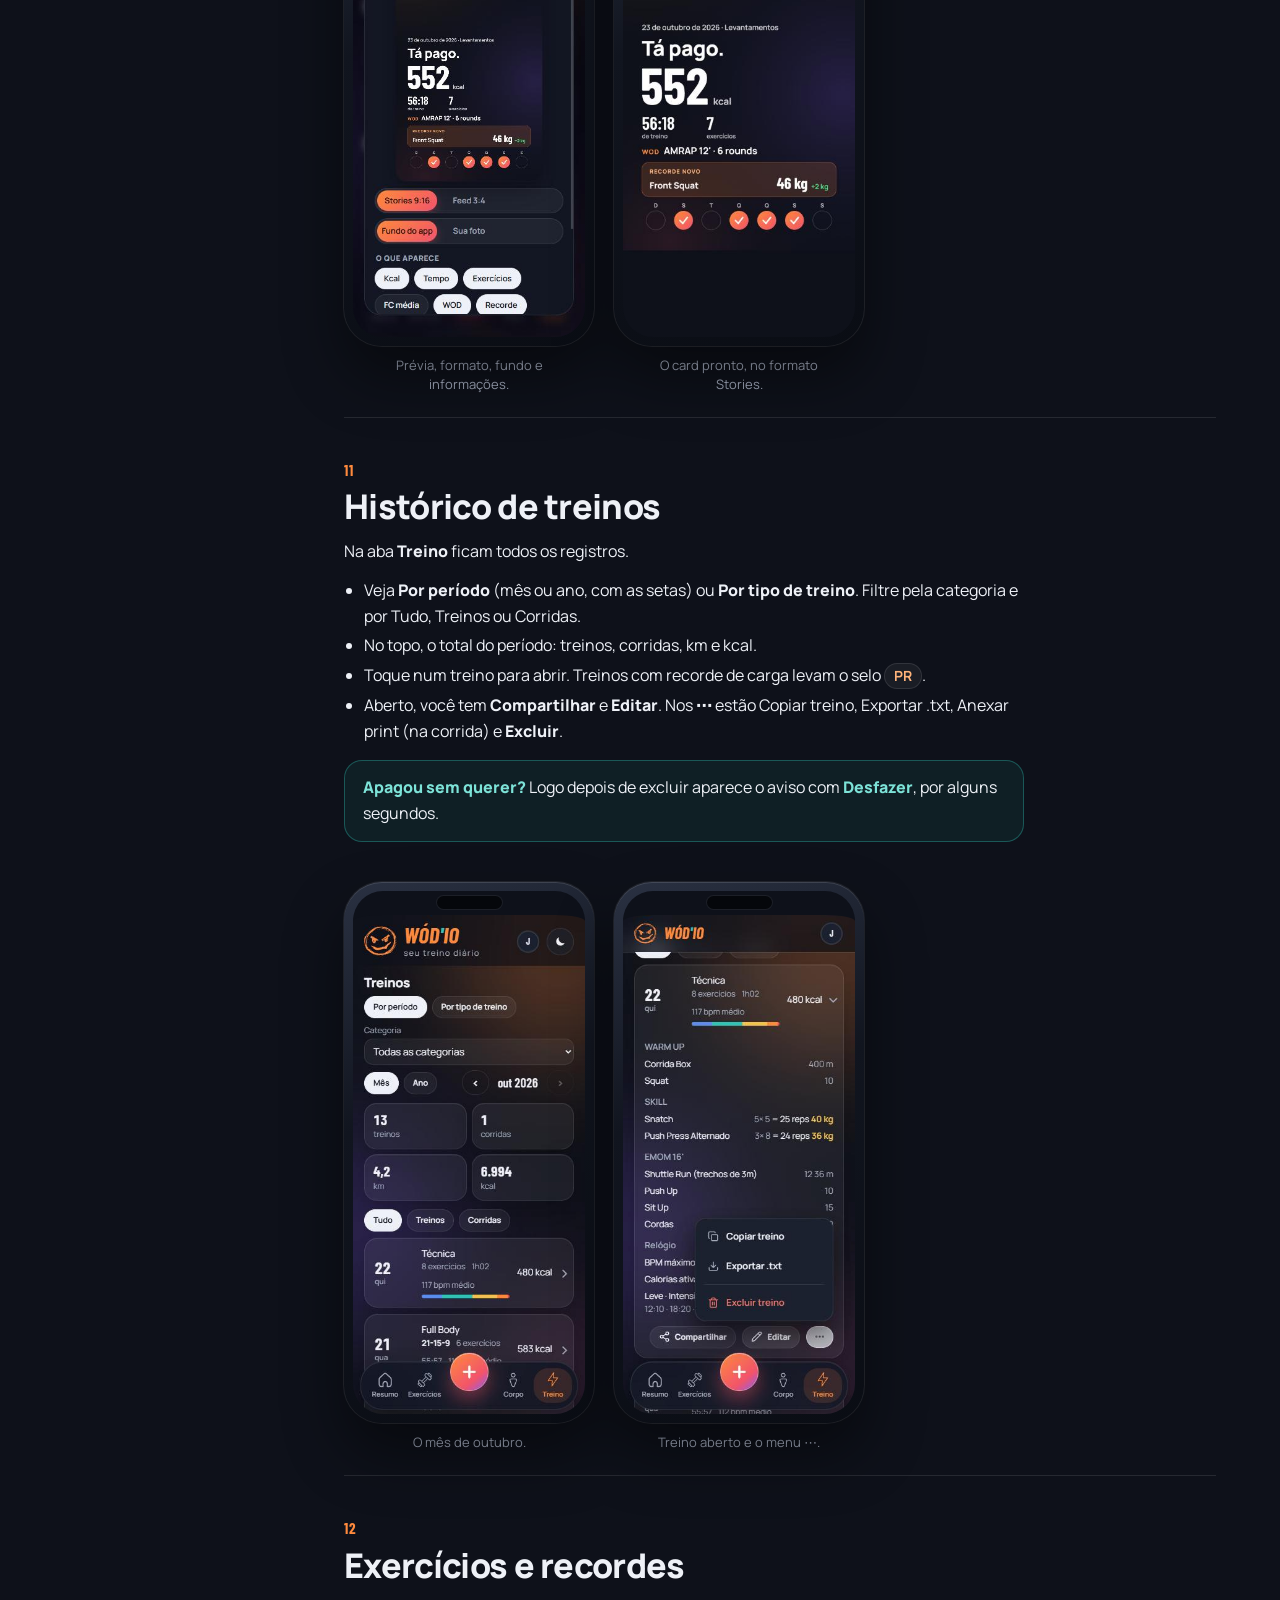
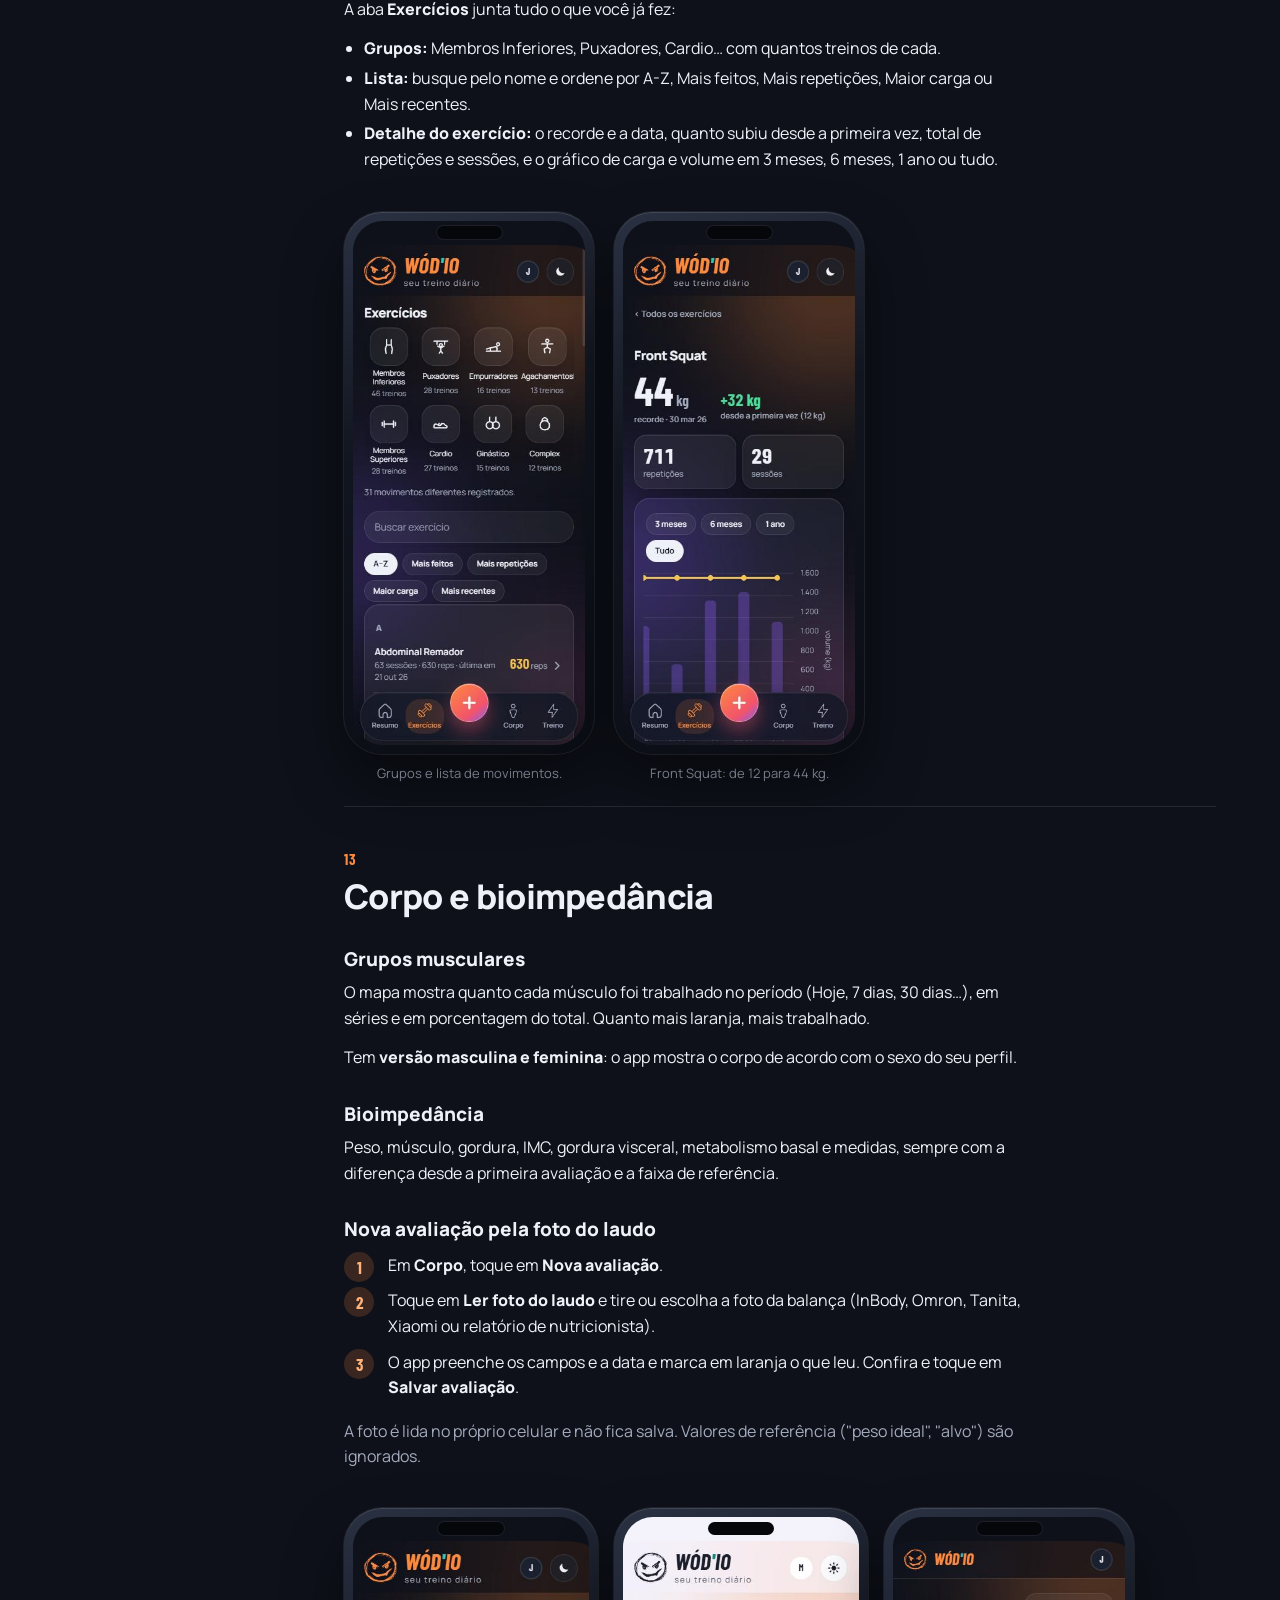
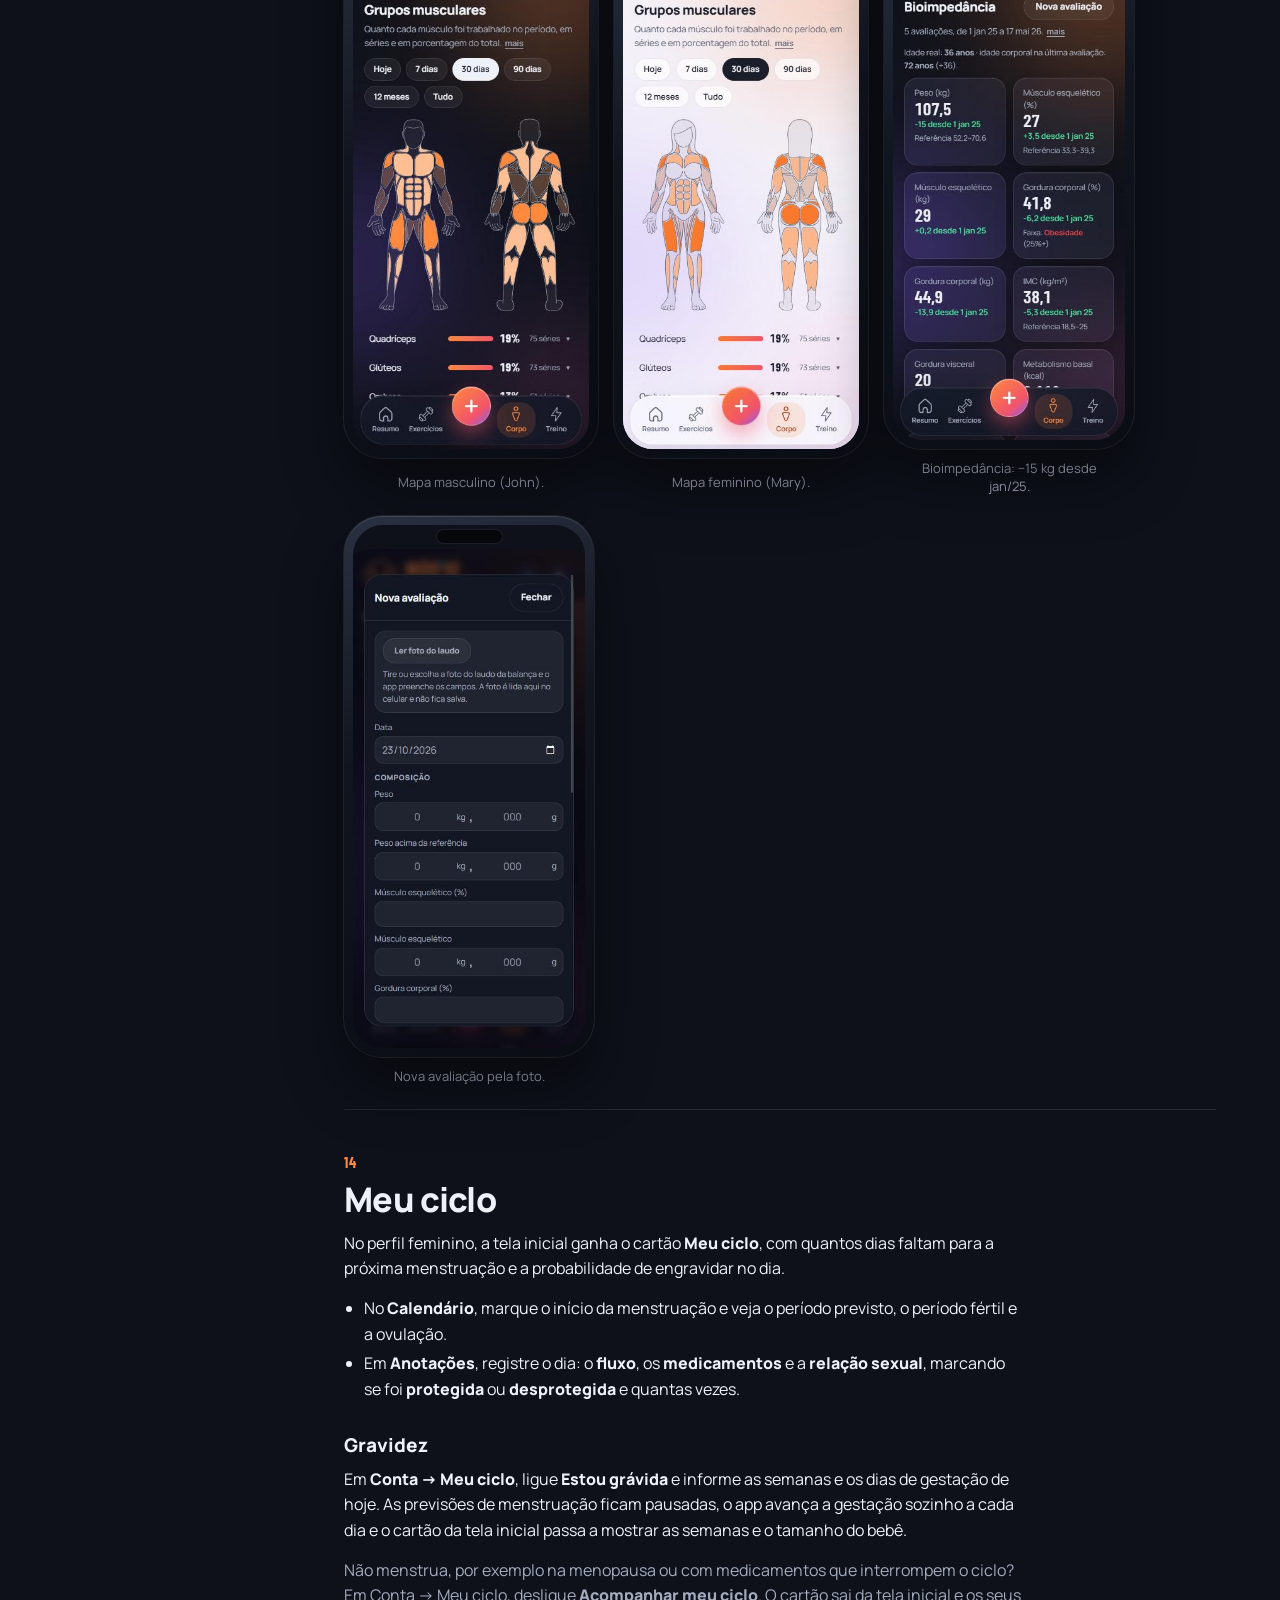
==== commit d2002de3: "Manual: temas na capa, mapa feminino e Meu ciclo completo - Capa com os temas escuro e claro lado a " ====
--- a/manual.html
+++ b/manual.html
@@ -107,8 +107,10 @@
 figure.tel{margin:0;display:grid;gap:10px;justify-items:center;width:min(250px,72vw)}
 .aparelho{position:relative;width:100%;aspect-ratio:375/812;border-radius:38px;padding:9px;background:linear-gradient(160deg,#2A3142,#11151F 40%,#0A0D14);
   box-shadow:0 0 0 1px rgba(255,255,255,.08),0 30px 60px rgba(0,0,0,.45),inset 0 1px 0 rgba(255,255,255,.12)}
-.aparelho::after{content:"";position:absolute;top:16px;left:50%;width:30%;height:16px;margin-left:-15%;border-radius:999px;background:#05070B;box-shadow:0 0 0 1px rgba(255,255,255,.05)}
-.aparelho img{display:block;width:100%;height:100%;object-fit:cover;object-position:top;border-radius:30px;background:#0E111A}
+.aparelho::after{content:"";position:absolute;top:14px;left:50%;width:26%;height:13px;margin-left:-13%;border-radius:999px;background:#05070B;box-shadow:0 0 0 1px rgba(255,255,255,.06)}
+/* faixa de status no topo da tela (os prints não têm barra de status), para o recorte não cobrir o app */
+.aparelho img{display:block;width:100%;height:100%;object-fit:cover;object-position:top;border-radius:30px;background:#0E111A;border-top:24px solid #0E111A}
+.aparelho img.claro{background:#F4F2FA;border-top-color:#F4F2FA}
 .aparelho.story img{object-fit:cover}
 figure.tel figcaption{font-size:13px;color:var(--muted);text-align:center;max-width:24ch;line-height:1.4}
 
@@ -119,7 +121,8 @@
 .capa .cabeca img{width:68px;height:68px;border-radius:18px;border:1px solid var(--line)}
 .capa .cabeca .wm{font-size:52px}
 .capa .cabeca small{display:block;color:var(--muted);letter-spacing:.14em;font-size:13px}
-.grade{display:grid;grid-template-columns:repeat(auto-fit,minmax(200px,1fr));gap:12px;margin:22px 0 8px;max-width:760px}
+.grade{display:grid;grid-template-columns:repeat(2,minmax(0,1fr));gap:12px;margin:22px 0 8px;max-width:640px}
+@media (max-width:480px){.grade{grid-template-columns:minmax(0,1fr)}}
 .cartao{border:1px solid var(--line);background:var(--surface);border-radius:20px;padding:16px 18px;text-decoration:none;color:inherit;transition:border-color .2s,transform .2s var(--ease)}
 .cartao:hover{border-color:color-mix(in srgb,var(--acc1) 45%,var(--line));transform:translateY(-2px)}
 .cartao b{display:block;font-size:16px;margin-bottom:2px}
@@ -128,6 +131,14 @@
 .numeros div b{display:block;font:700 44px/1 var(--num);letter-spacing:.01em}
 .numeros div span{font-size:13px;color:var(--muted)}
 
+/* capa: os dois temas, um sobre o outro */
+figure.duo{margin:0;display:grid;gap:14px;justify-items:center}
+.duo-tels{display:grid;grid-template-columns:repeat(2,min(210px,40vw));align-items:start}
+.duo-tels .aparelho:first-child{z-index:1}
+.duo-tels .aparelho:last-child{margin-left:-28%;margin-top:42px;transform:rotate(4deg)}
+figure.duo figcaption{font-size:14px;color:var(--muted);text-align:center;max-width:34ch;line-height:1.45}
+figure.duo figcaption b{color:var(--text)}
+@media (max-width:860px){figure.duo{justify-items:start}figure.duo figcaption{text-align:left}}
 /* perguntas */
 details.faq{border:1px solid var(--line);background:var(--surface);border-radius:18px;margin:10px 0;max-width:760px}
 details.faq summary{cursor:pointer;list-style:none;padding:15px 18px;font-weight:800;display:flex;justify-content:space-between;gap:12px}
@@ -185,7 +196,13 @@
         <a class="cartao" href="#compartilhar"><b>Compartilhar</b><span>Card pronto para Stories ou feed, com a sua foto.</span></a>
       </div>
     </div>
-    <figure class="tel"><div class="aparelho"><img src="assets/manual/resumo.jpg" alt="Tela inicial do WÓD'IO com 251 treinos e a semana marcada" loading="eager"></div><figcaption>A tela inicial: tudo o que importa, de relance.</figcaption></figure>
+    <figure class="duo">
+      <div class="duo-tels">
+        <div class="aparelho"><img src="assets/manual/resumo.jpg" alt="Tela inicial no tema escuro" loading="eager"></div>
+        <div class="aparelho"><img class="claro" src="assets/manual/mary-resumo-claro.jpg" alt="Tela inicial no tema claro" loading="eager"></div>
+      </div>
+      <figcaption><b>Escuro ou claro, você escolhe.</b> O botão da lua (ou do sol), no topo do app, troca o tema quando você quiser.</figcaption>
+    </figure>
   </div>
 </section>
 
@@ -221,6 +238,7 @@
       </ul>
       <p>Depois de treinar, a saudação muda para <b>"Tá pago hoje"</b>. Se você começou a anotar um treino e saiu sem salvar, ele aparece aqui como <span class="tag">não salvo</span> para você continuar.</p>
       <p>Na barra de baixo ficam as quatro áreas (<b>Resumo, Exercícios, Corpo e Treino</b>) e o botão <b>+</b> do meio, que registra um treino.</p>
+      <p>No topo, ao lado da sua foto, o botão da <b>lua</b> (ou do <b>sol</b>) troca entre o <b>tema escuro</b> e o <b>tema claro</b>. Toque de novo para voltar.</p>
     </div>
     <div class="tels">
       <figure class="tel"><div class="aparelho"><img src="assets/manual/resumo.jpg" alt="Resumo com placar, semana e indicadores" loading="lazy"></div><figcaption>Placar, semana e indicadores.</figcaption></figure>
@@ -429,6 +447,7 @@
       <h2>Corpo e bioimpedância</h2>
       <h3>Grupos musculares</h3>
       <p>O mapa mostra quanto cada músculo foi trabalhado no período (Hoje, 7 dias, 30 dias…), em séries e em porcentagem do total. Quanto mais laranja, mais trabalhado.</p>
+      <p>Tem <b>versão masculina e feminina</b>: o app mostra o corpo de acordo com o sexo do seu perfil.</p>
       <h3>Bioimpedância</h3>
       <p>Peso, músculo, gordura, IMC, gordura visceral, metabolismo basal e medidas, sempre com a diferença desde a primeira avaliação e a faixa de referência.</p>
       <h3>Nova avaliação pela foto do laudo</h3>
@@ -440,7 +459,8 @@
       <p class="muted">A foto é lida no próprio celular e não fica salva. Valores de referência ("peso ideal", "alvo") são ignorados.</p>
     </div>
     <div class="tels">
-      <figure class="tel"><div class="aparelho"><img src="assets/manual/corpo-mapa.jpg" alt="Mapa de grupos musculares" loading="lazy"></div><figcaption>O mapa muscular do período.</figcaption></figure>
+      <figure class="tel"><div class="aparelho"><img src="assets/manual/corpo-mapa.jpg" alt="Mapa muscular masculino" loading="lazy"></div><figcaption>Mapa masculino (John).</figcaption></figure>
+      <figure class="tel"><div class="aparelho"><img class="claro" src="assets/manual/corpo-mapa-mary.jpg" alt="Mapa muscular feminino" loading="lazy"></div><figcaption>Mapa feminino (Mary).</figcaption></figure>
       <figure class="tel"><div class="aparelho"><img src="assets/manual/corpo-bio.jpg" alt="Painel de bioimpedância" loading="lazy"></div><figcaption>Bioimpedância: −15 kg desde jan/25.</figcaption></figure>
       <figure class="tel"><div class="aparelho"><img src="assets/manual/nova-avaliacao.jpg" alt="Nova avaliação com botão Ler foto do laudo" loading="lazy"></div><figcaption>Nova avaliação pela foto.</figcaption></figure>
     </div>
@@ -455,13 +475,16 @@
       <p>No perfil feminino, a tela inicial ganha o cartão <b>Meu ciclo</b>, com quantos dias faltam para a próxima menstruação e a probabilidade de engravidar no dia.</p>
       <ul class="lista">
         <li>No <b>Calendário</b>, marque o início da menstruação e veja o período previsto, o período fértil e a ovulação.</li>
-        <li>Em <b>Anotações</b>, registre sintomas e remédios do dia.</li>
-      </ul>
+        <li>Em <b>Anotações</b>, registre o dia: o <b>fluxo</b>, os <b>medicamentos</b> e a <b>relação sexual</b>, marcando se foi <b>protegida</b> ou <b>desprotegida</b> e quantas vezes.</li>
+      </ul>
+      <h3>Gravidez</h3>
+      <p>Em <b>Conta → Meu ciclo</b>, ligue <b>Estou grávida</b> e informe as semanas e os dias de gestação de hoje. As previsões de menstruação ficam pausadas, o app avança a gestação sozinho a cada dia e o cartão da tela inicial passa a mostrar as semanas e o tamanho do bebê.</p>
+      <p class="muted">Não menstrua, por exemplo na menopausa ou com medicamentos que interrompem o ciclo? Em Conta → Meu ciclo, desligue <b>Acompanhar meu ciclo</b>. O cartão sai da tela inicial e os seus registros continuam guardados.</p>
       <div class="dica aviso"><b>Importante:</b> as datas são estimativas para acompanhamento. O app não é método contraceptivo. Em caso de dúvida, consulte o seu ginecologista.</div>
     </div>
     <div class="tels">
-      <figure class="tel"><div class="aparelho"><img src="assets/manual/mary-resumo-claro.jpg" alt="Tela inicial da Mary no tema claro com o cartão Meu ciclo" loading="lazy"></div><figcaption>Mary, no tema claro.</figcaption></figure>
-      <figure class="tel"><div class="aparelho"><img src="assets/manual/mary-ciclo.jpg" alt="Calendário do Meu ciclo" loading="lazy"></div><figcaption>O calendário do ciclo.</figcaption></figure>
+      <figure class="tel"><div class="aparelho"><img class="claro" src="assets/manual/mary-resumo-claro.jpg" alt="Tela inicial da Mary no tema claro com o cartão Meu ciclo" loading="lazy"></div><figcaption>Mary, no tema claro.</figcaption></figure>
+      <figure class="tel"><div class="aparelho"><img class="claro" src="assets/manual/mary-ciclo.jpg" alt="Calendário do Meu ciclo" loading="lazy"></div><figcaption>O calendário do ciclo.</figcaption></figure>
     </div>
   </div>
 </section>
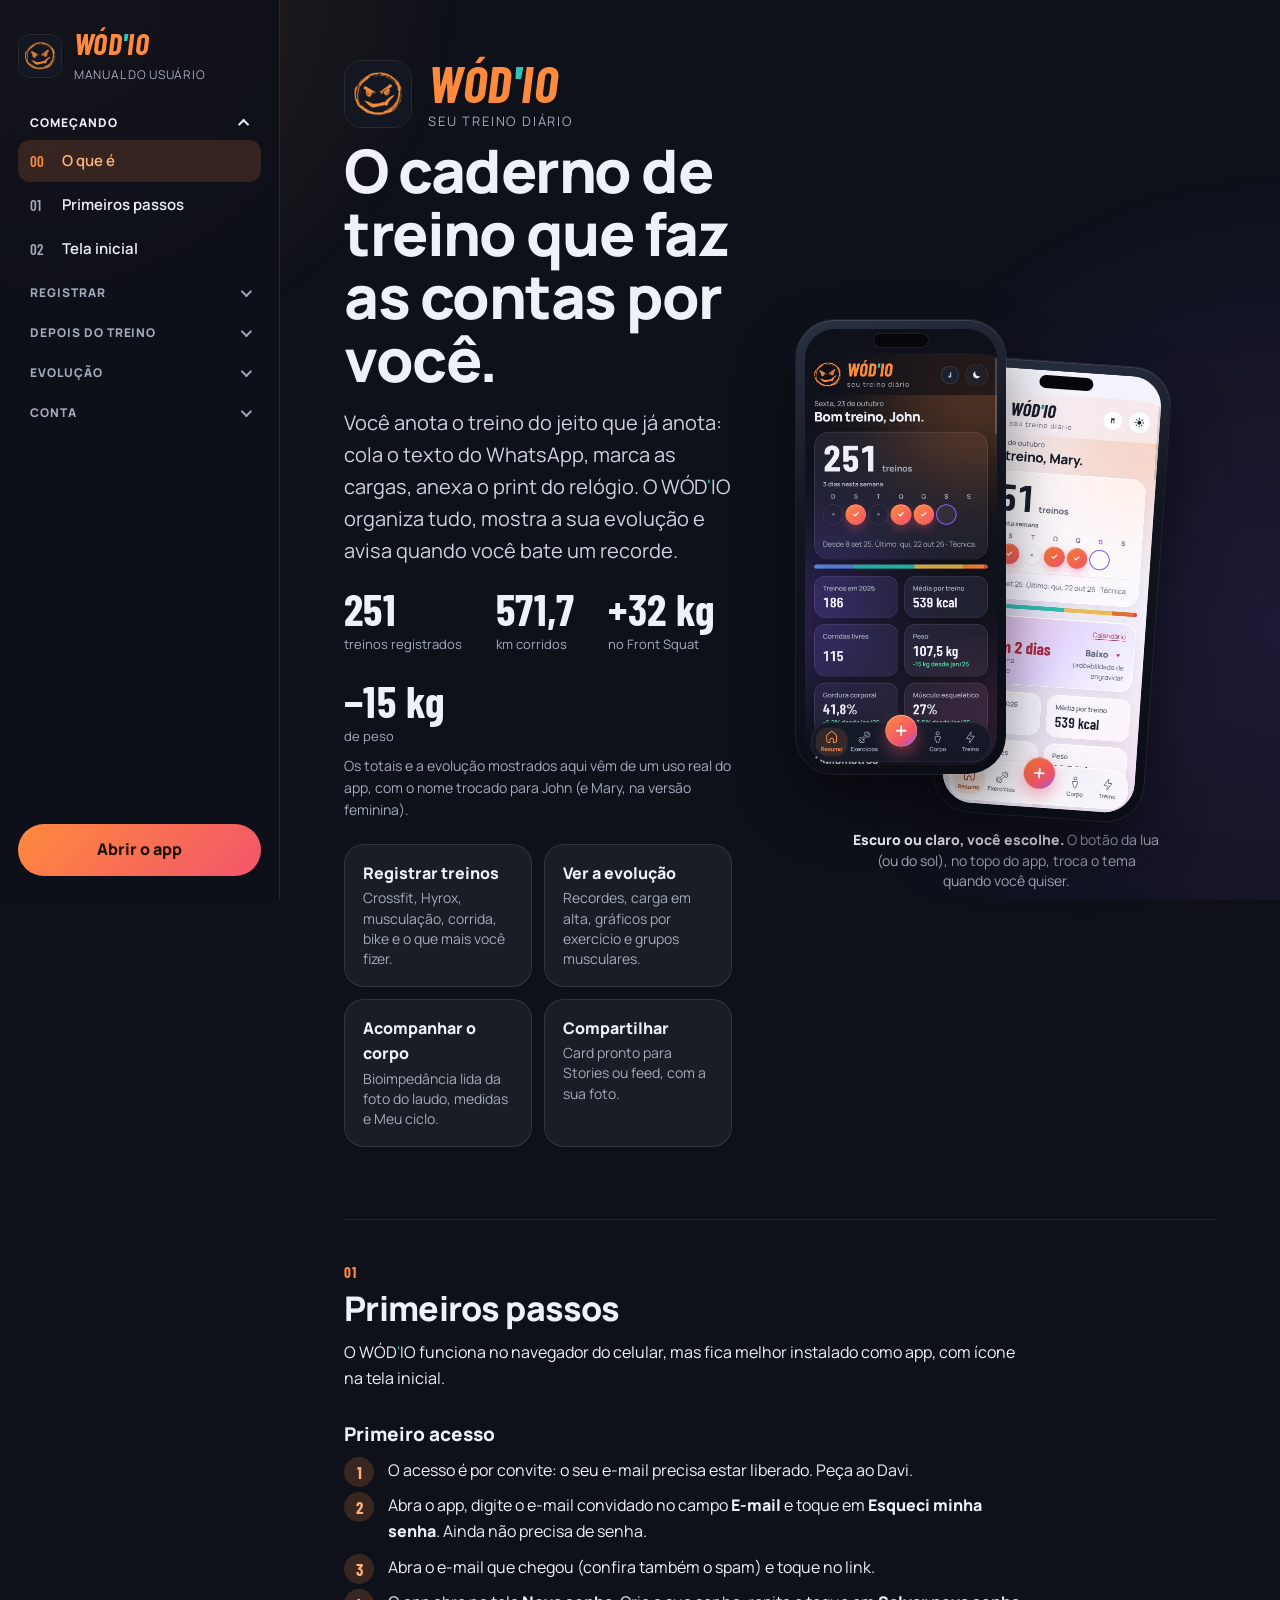
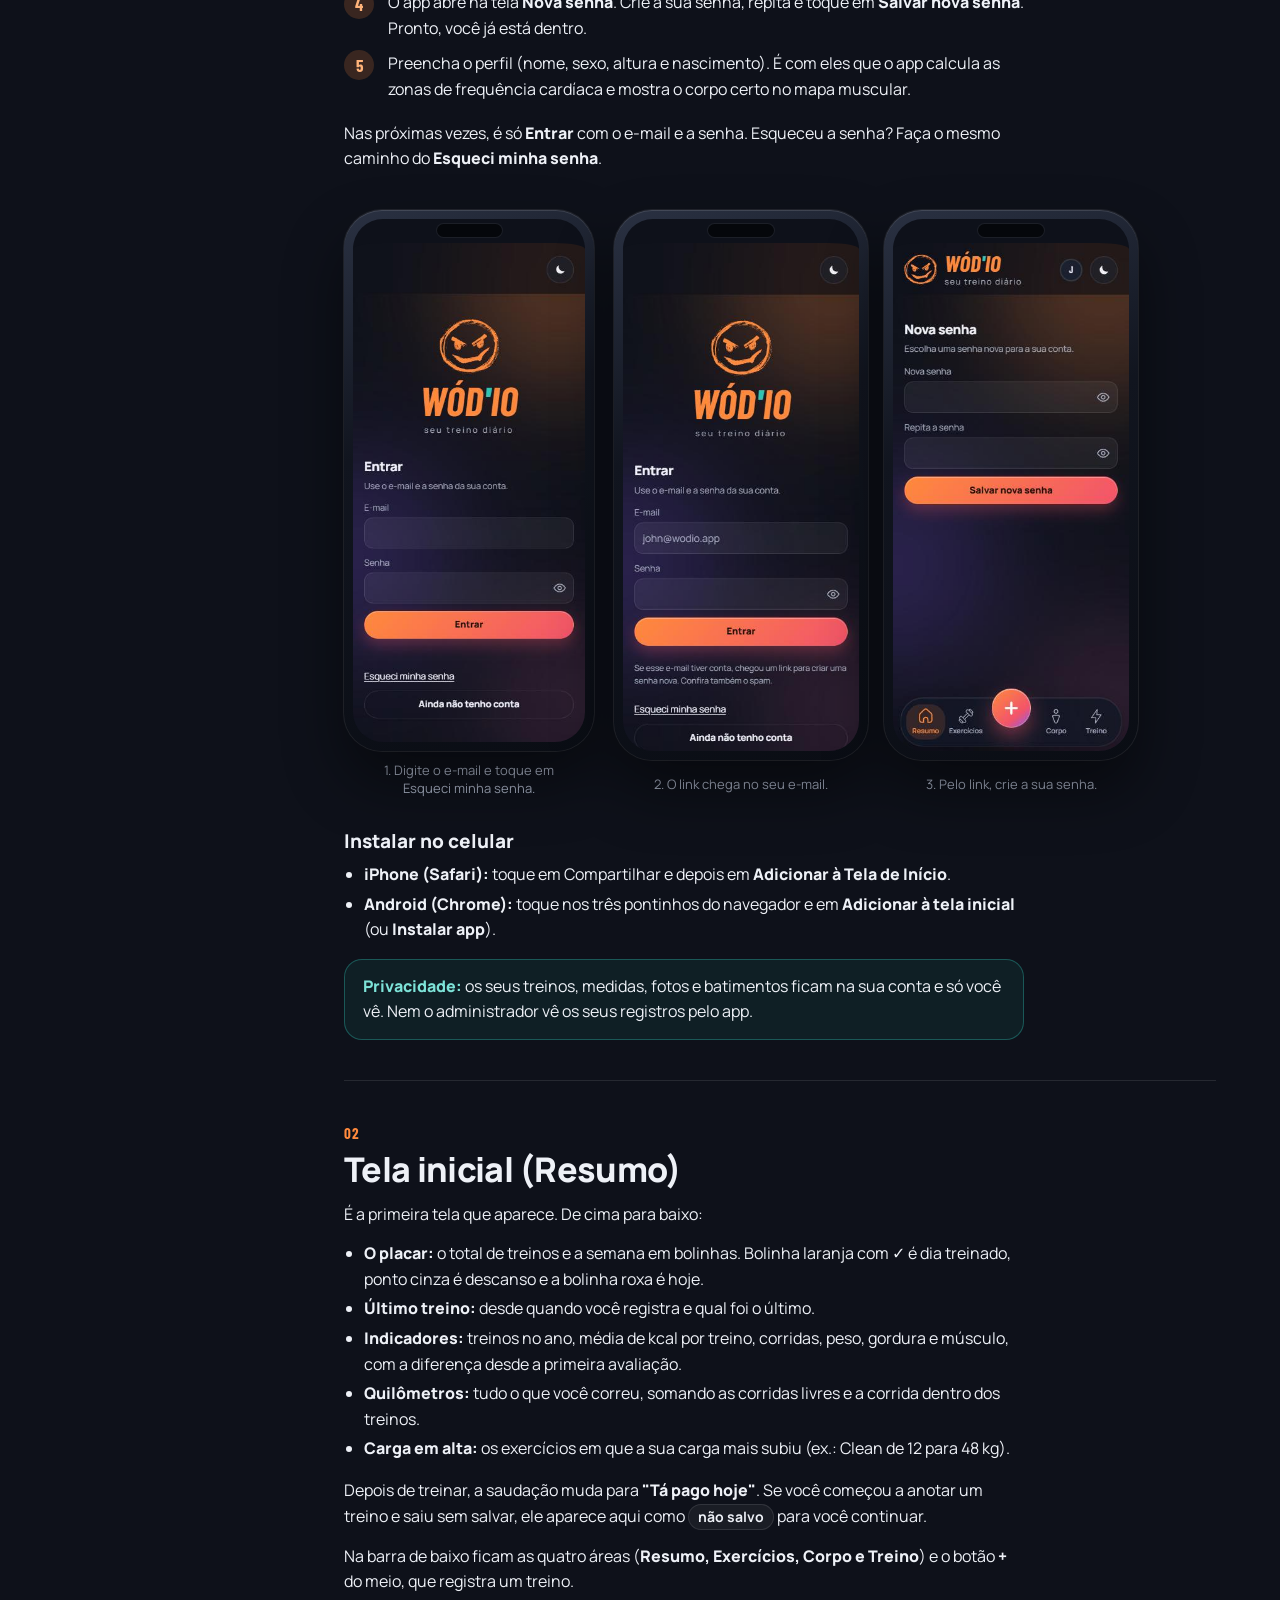
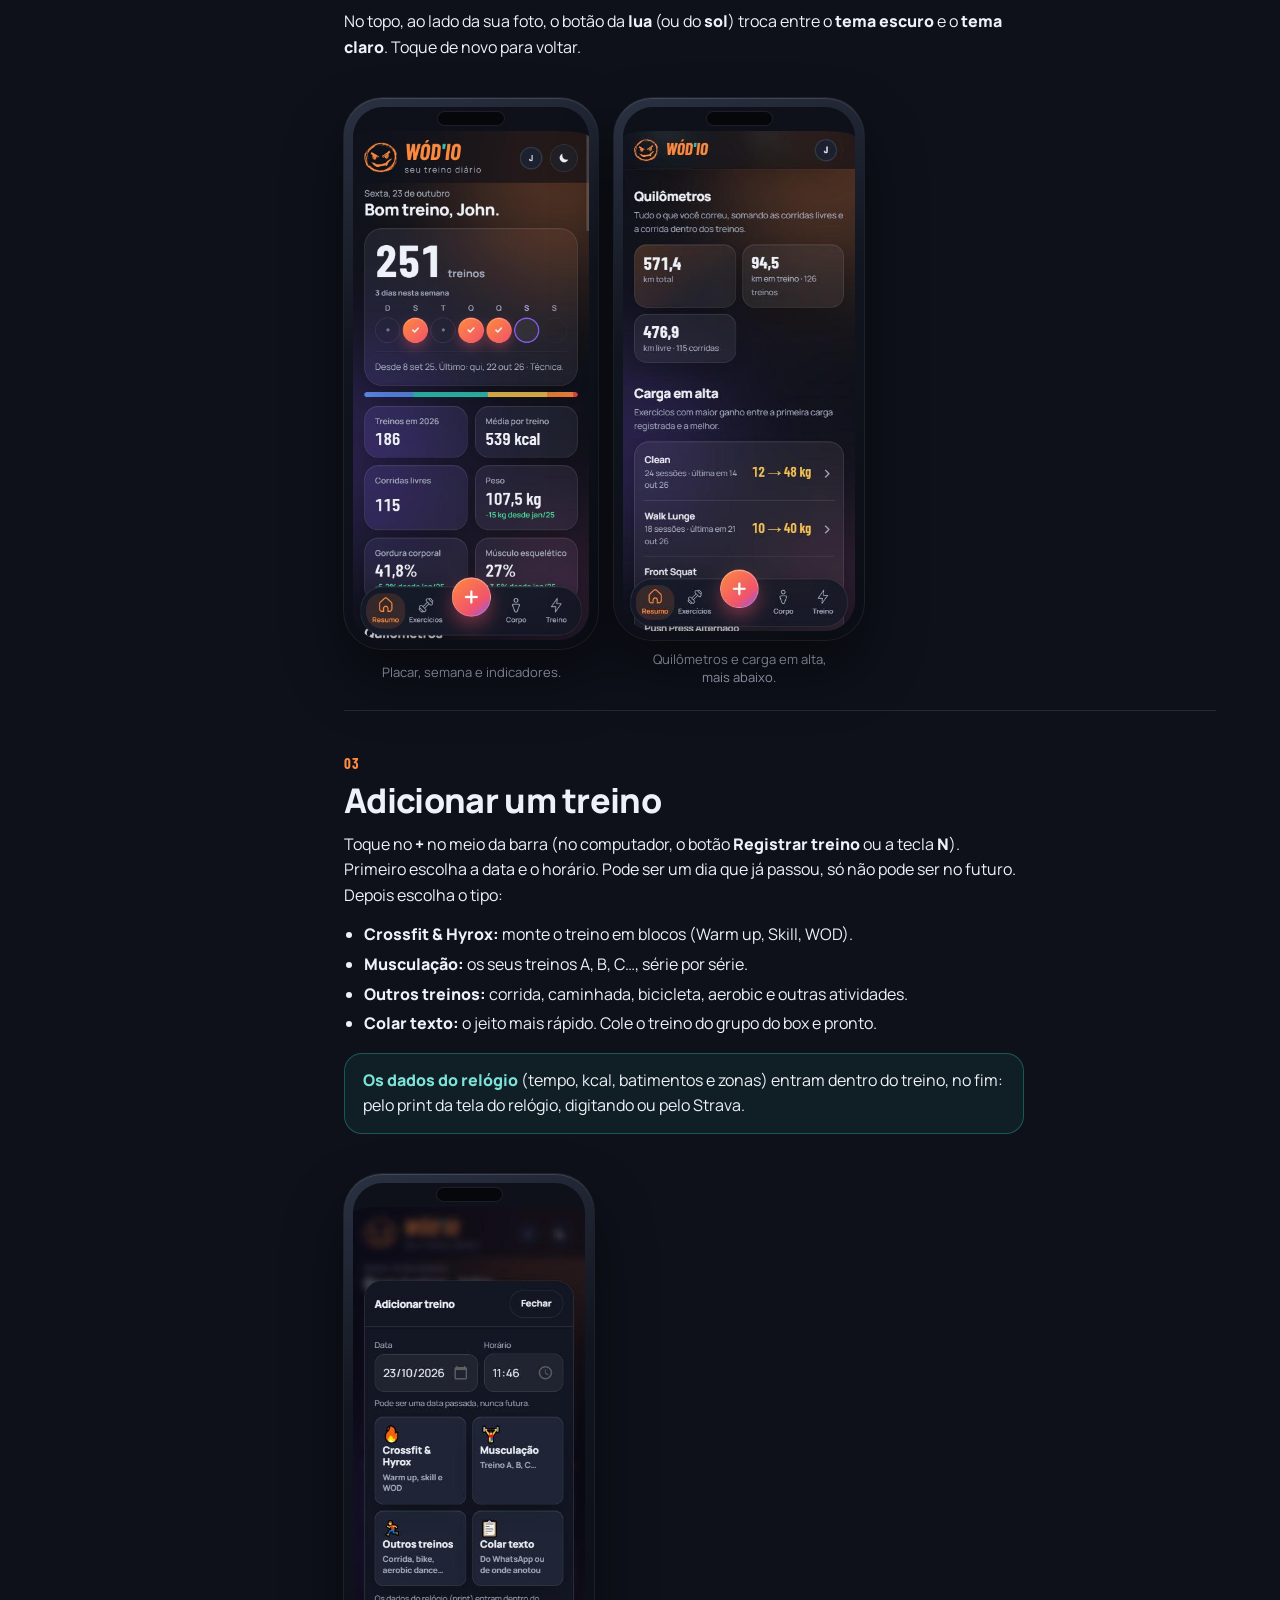
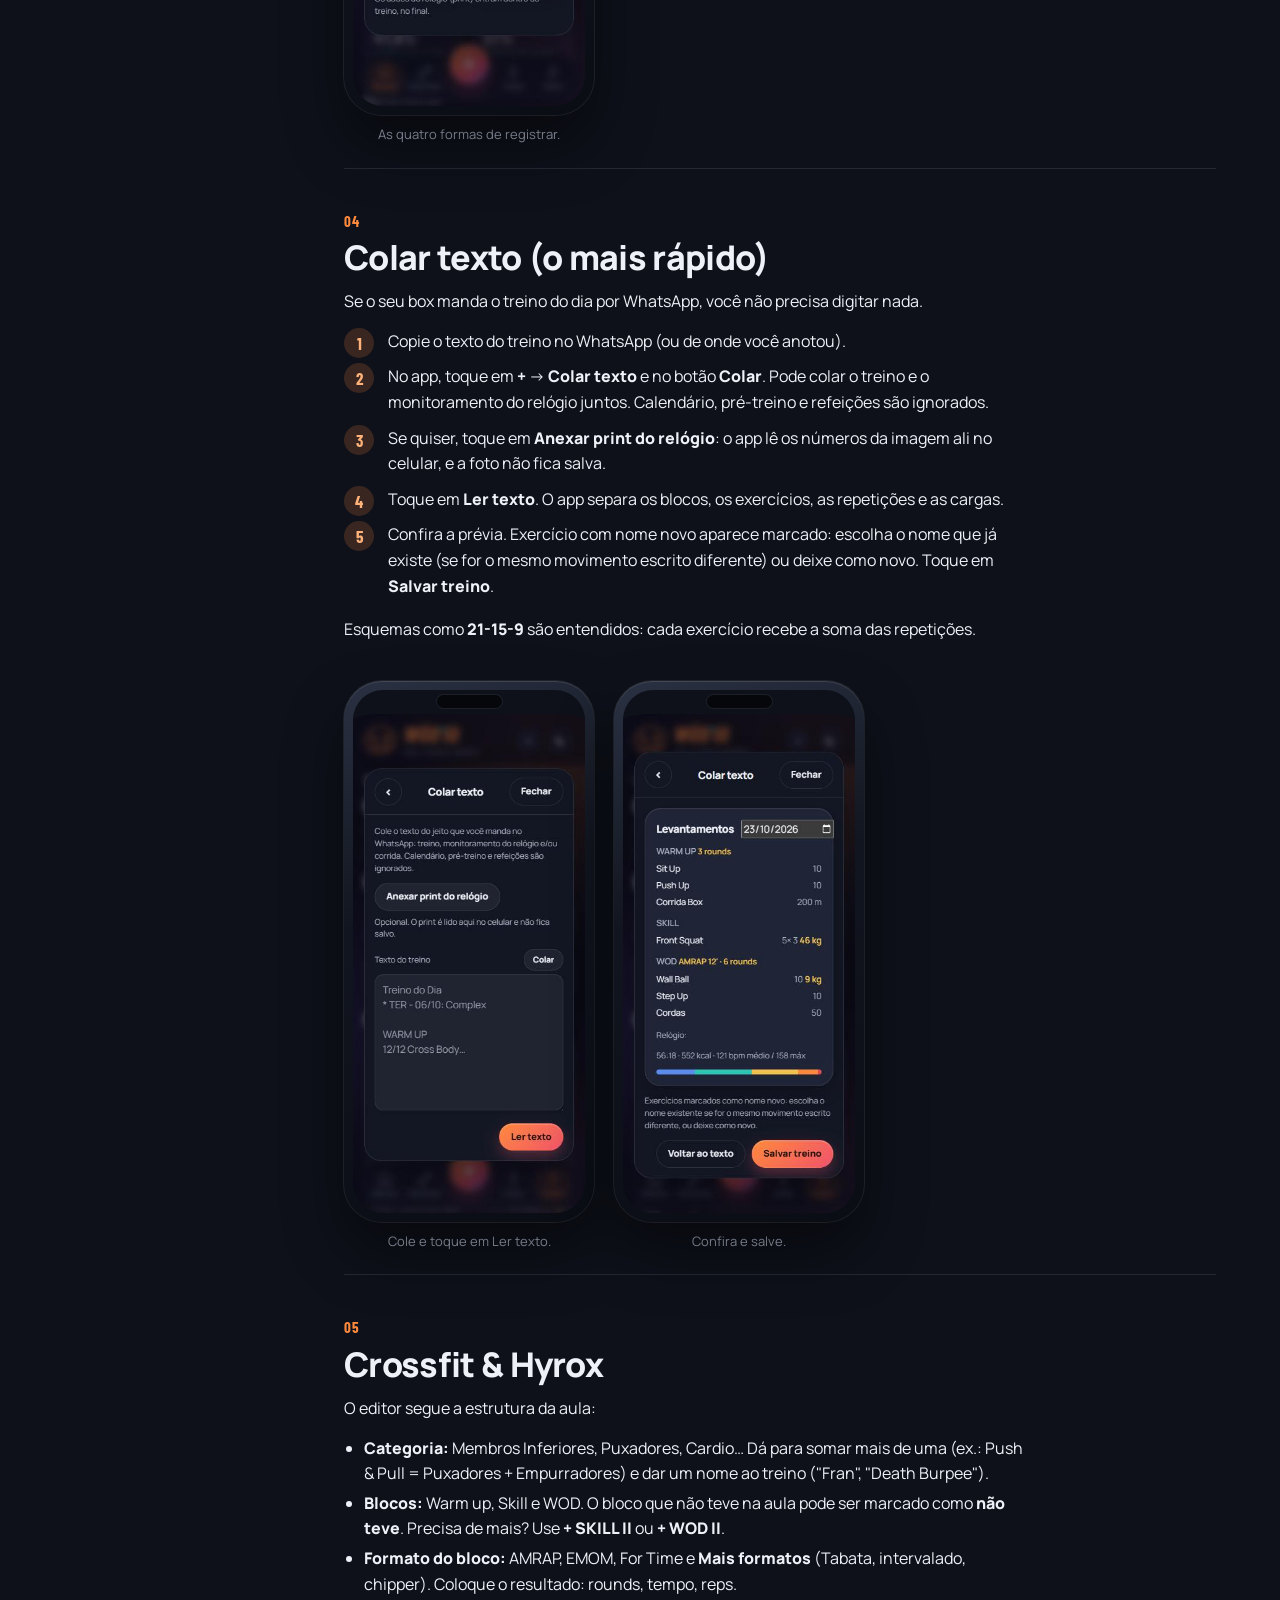
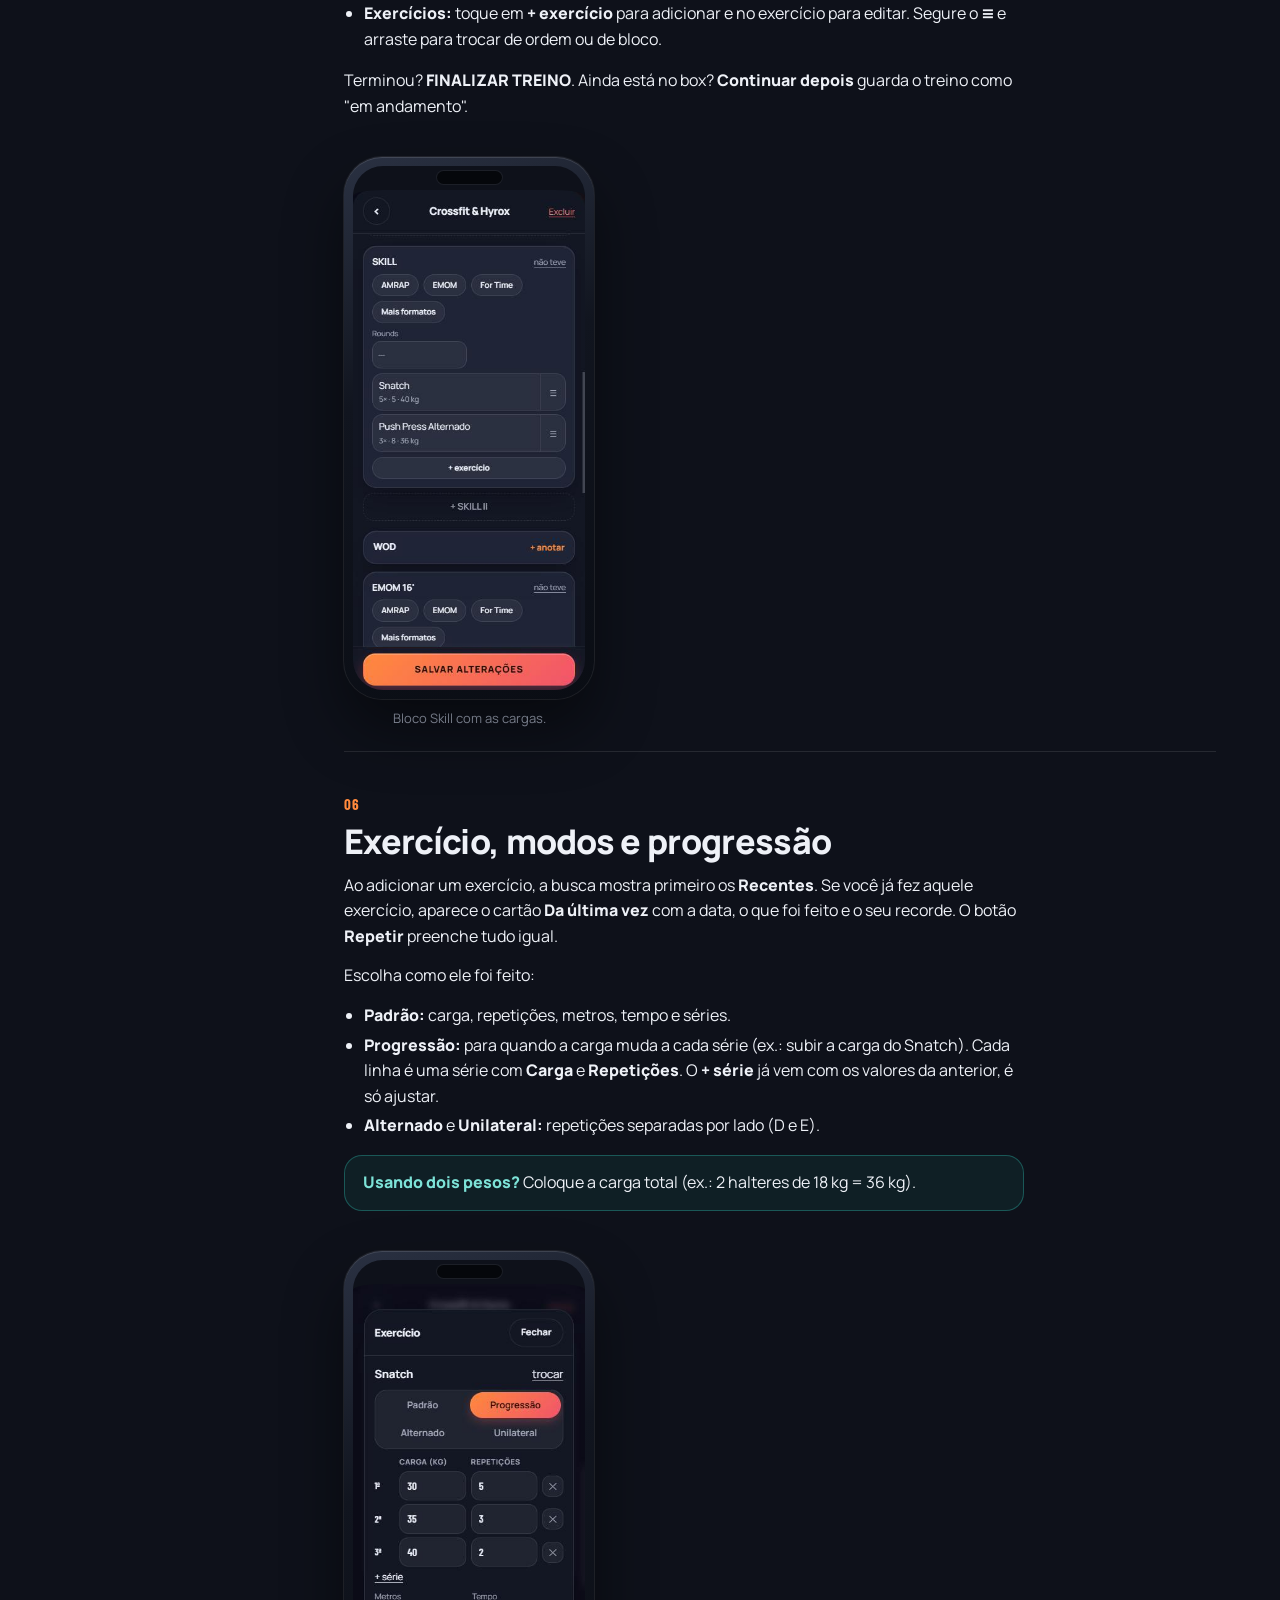
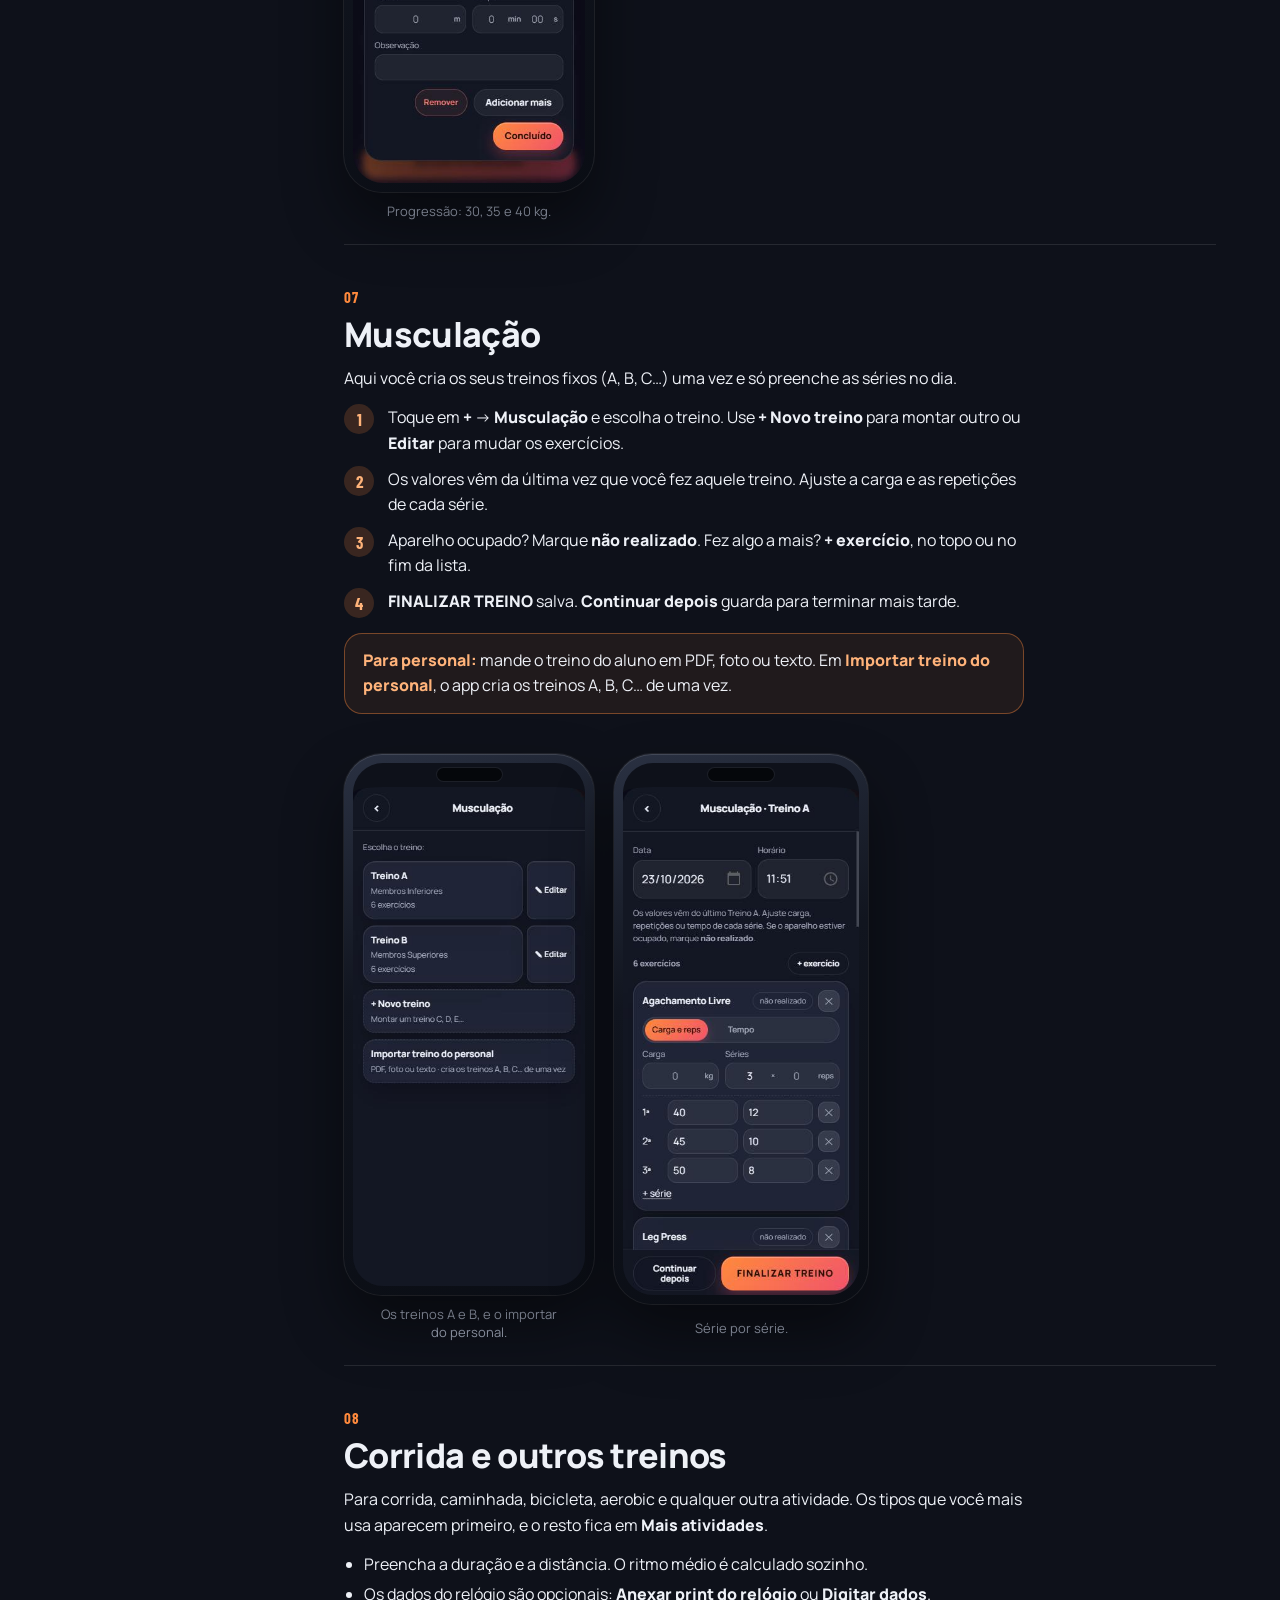
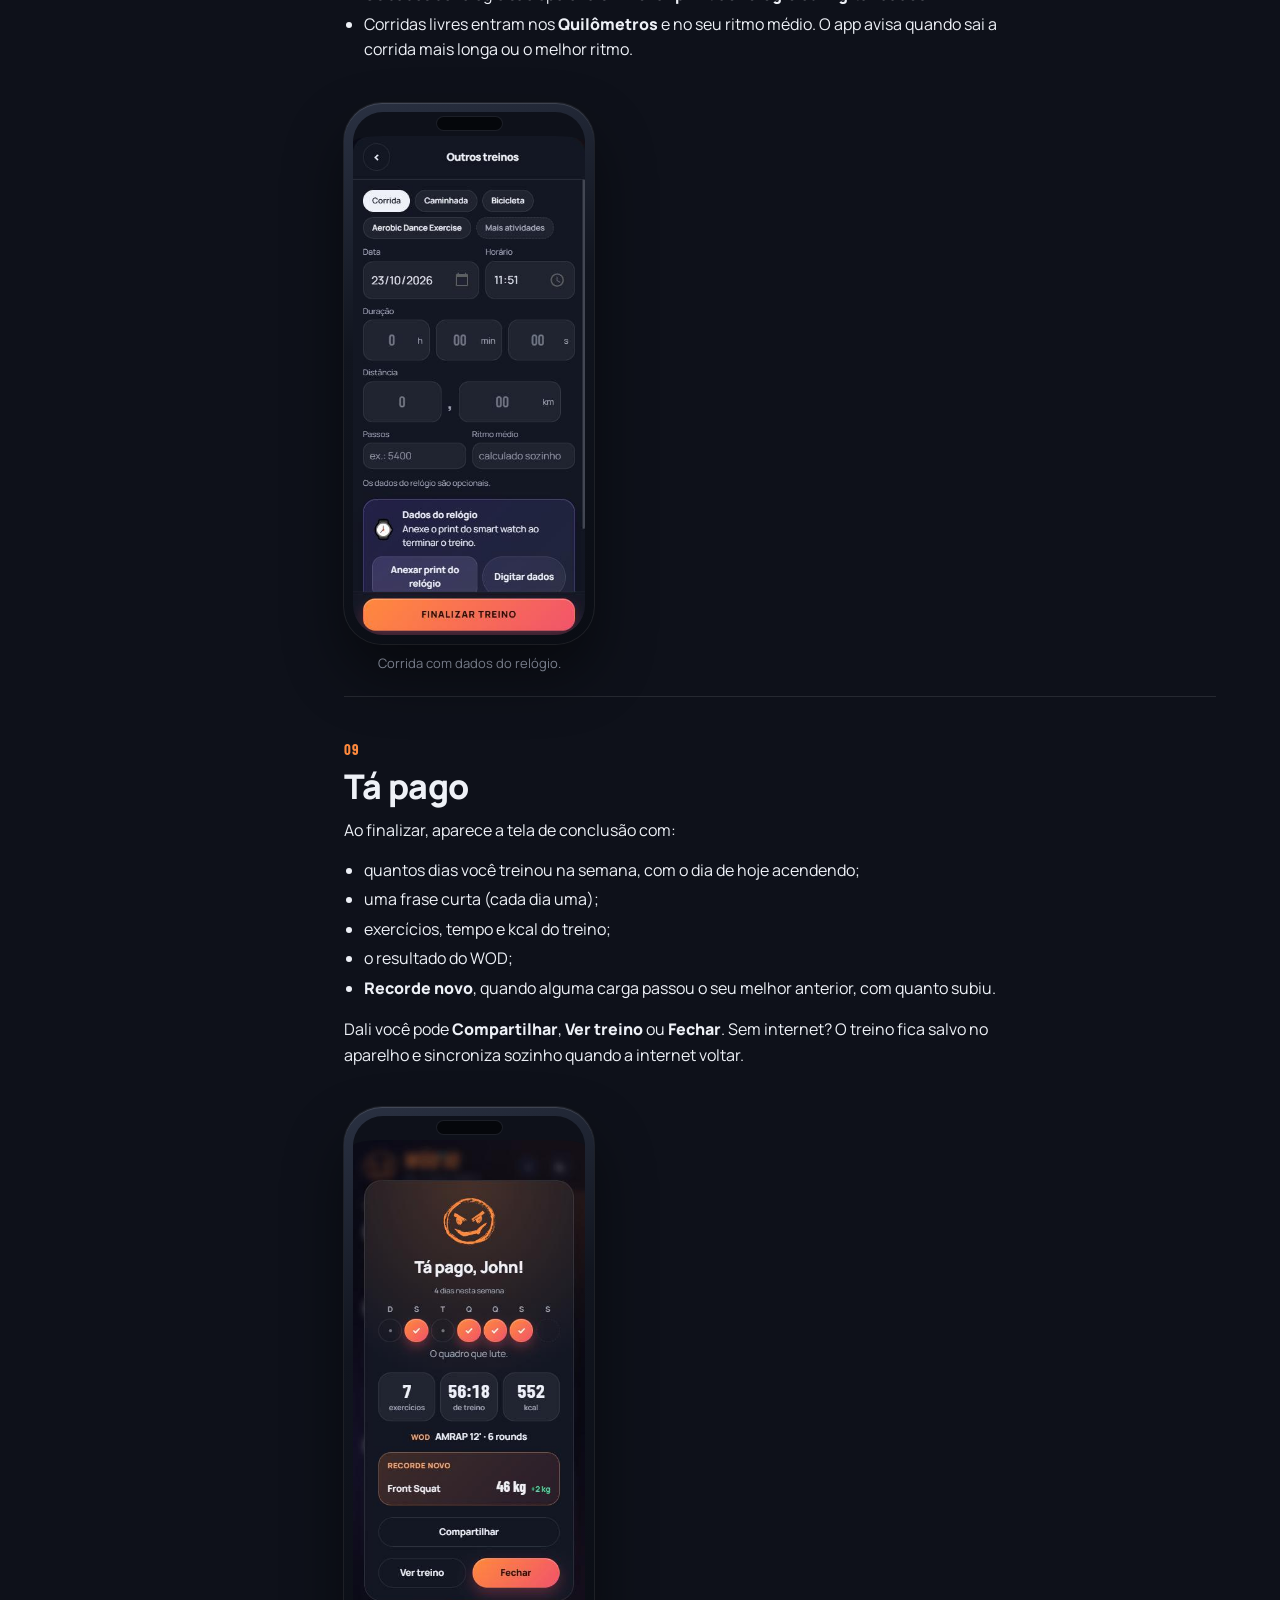
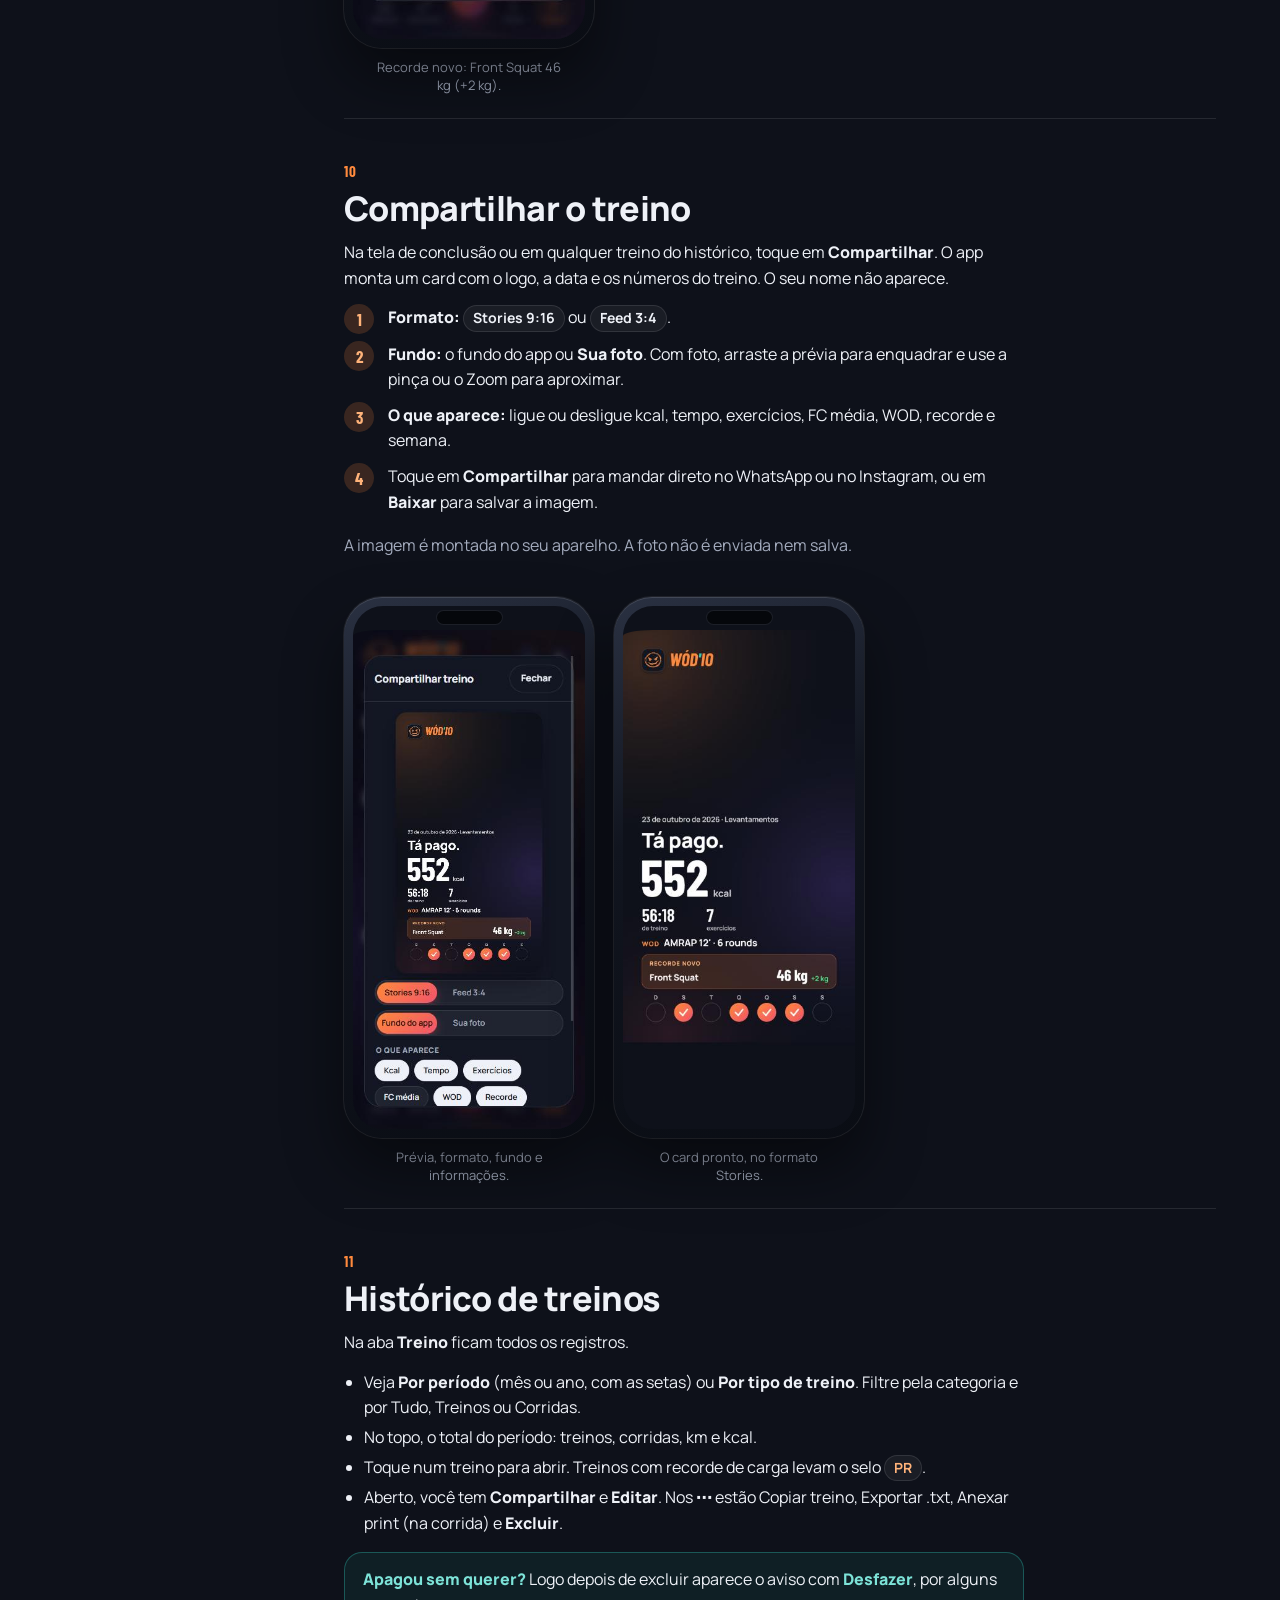
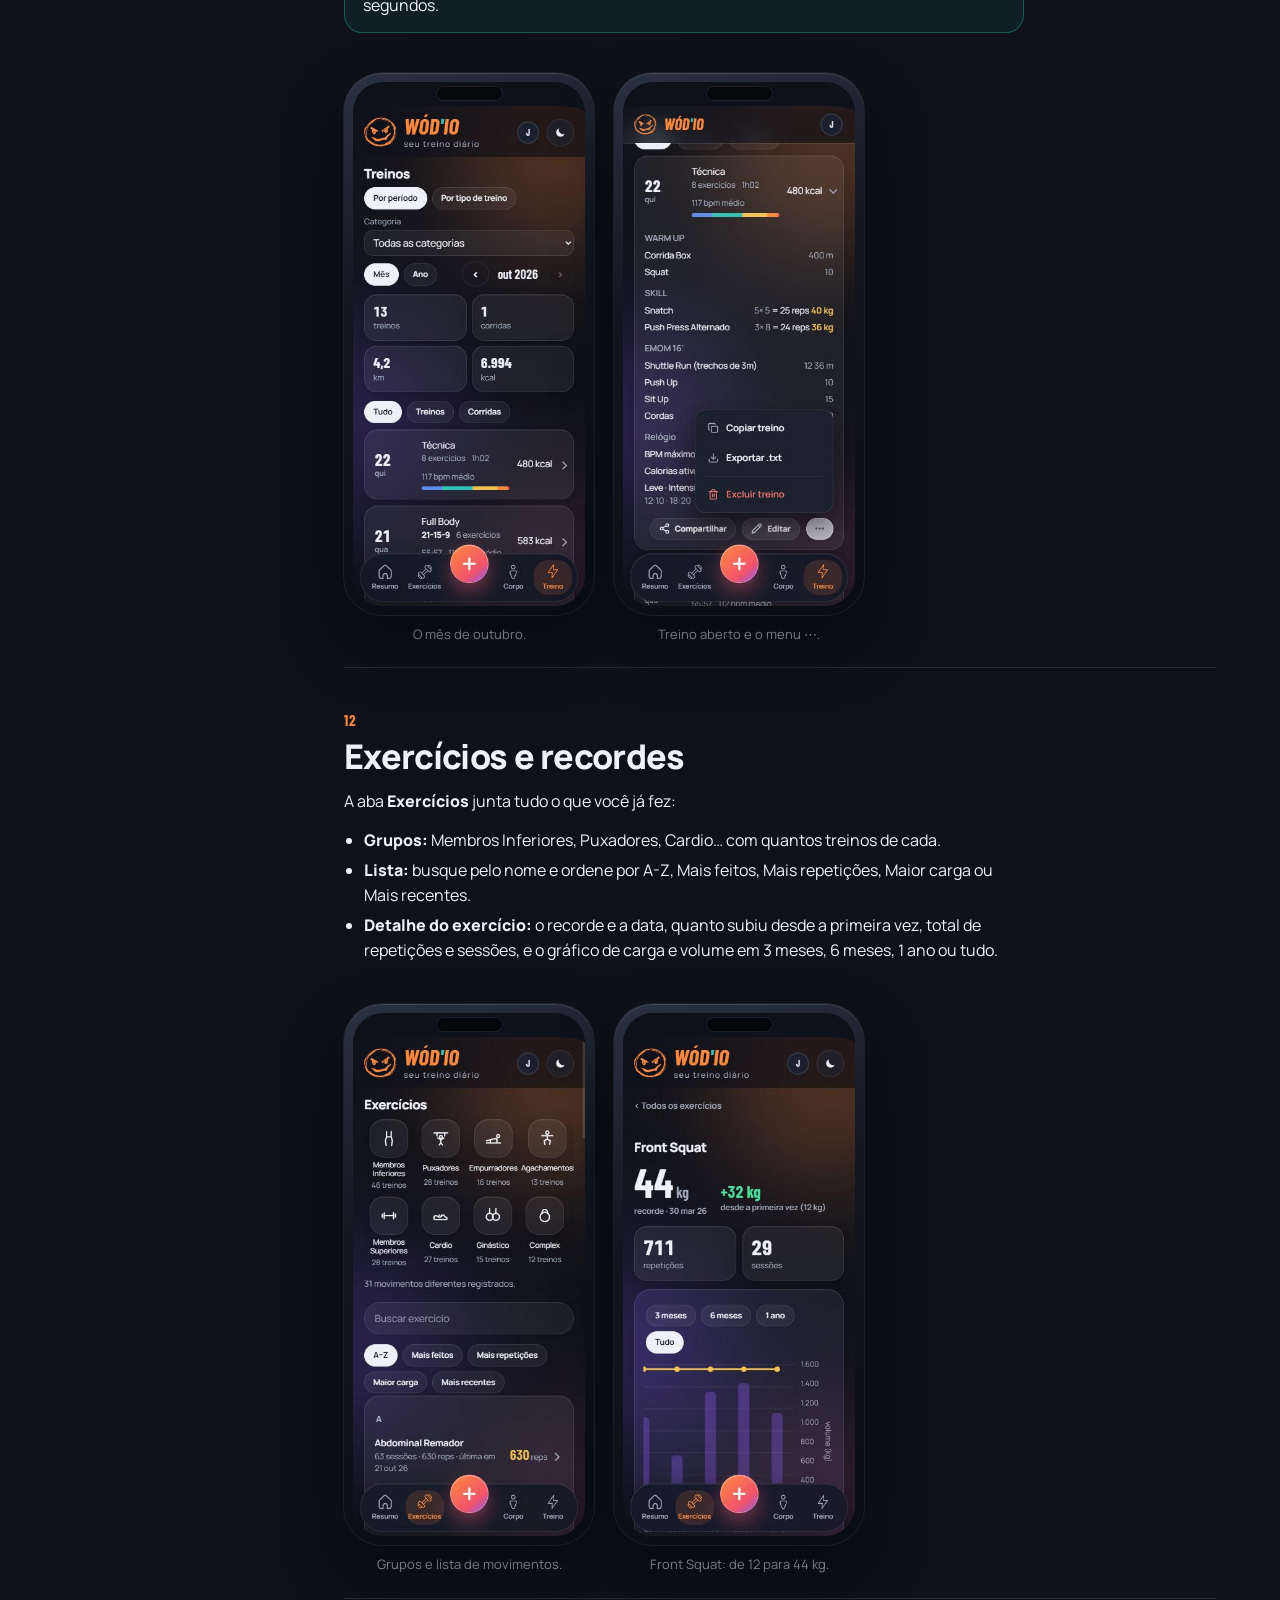
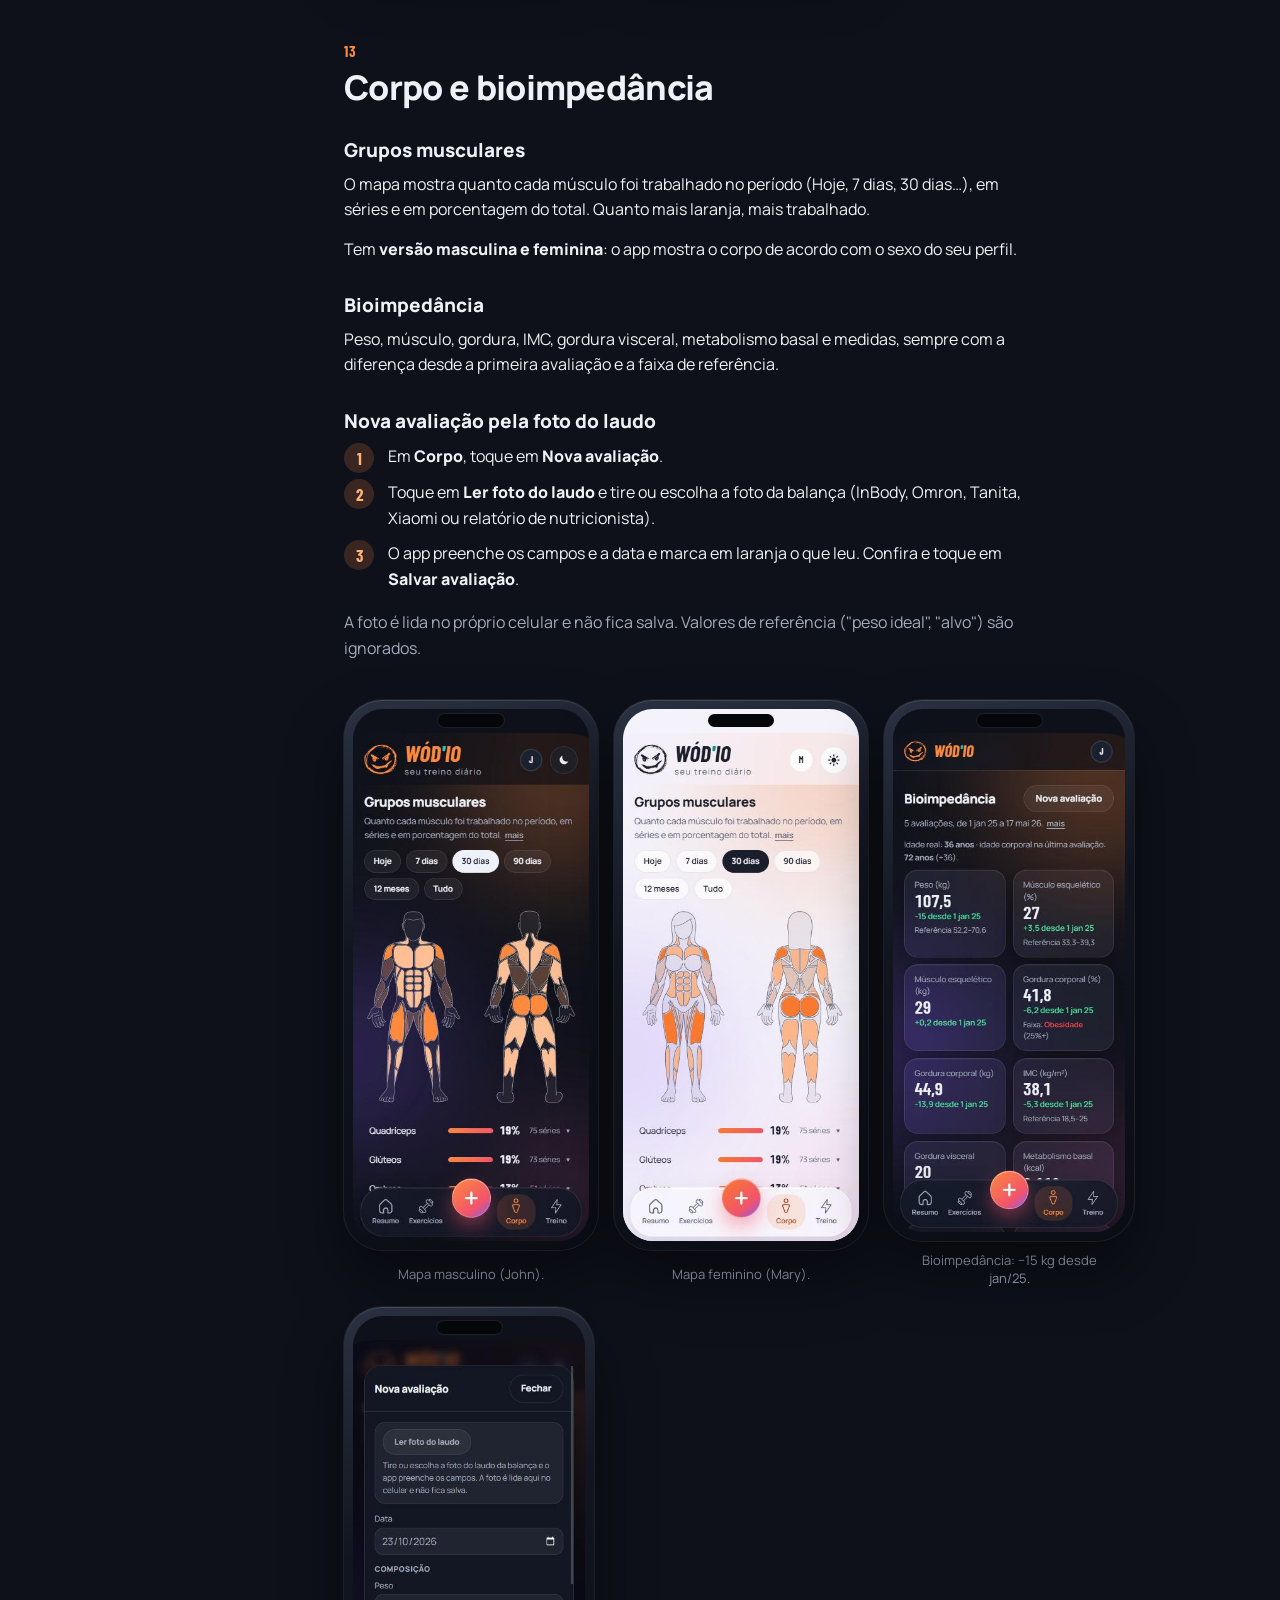
==== commit 118e84ff: "Manual: primeiro acesso pelo Esqueci minha senha e aviso do ginecologista Passo a passo com os print" ====
--- a/manual.html
+++ b/manual.html
@@ -95,6 +95,7 @@
 .dica b{color:#7DE3D8}
 .aviso{border-color:color-mix(in srgb,var(--acc1) 40%,transparent);background:color-mix(in srgb,var(--acc1) 8%,transparent)}
 .aviso b{color:#FFB37A}
+.aviso b.gineco{display:inline-block;margin-top:6px;color:#FF7E8E}
 
 /* bloco texto + celulares */
 .par{display:grid;grid-template-columns:minmax(0,1fr) auto;gap:clamp(24px,4vw,56px);align-items:start}
@@ -207,14 +208,27 @@
 </section>
 
 <section id="comecar">
-  <span class="num">01</span><h2>Primeiros passos</h2>
+  <span class="num">01</span>
+  <div class="par">
+    <div>
+  <h2>Primeiros passos</h2>
   <p>O WÓD<span class="ap">'</span>IO funciona no navegador do celular, mas fica melhor instalado como app, com ícone na tela inicial.</p>
-  <h3>Entrar</h3>
+  <h3>Primeiro acesso</h3>
   <ol class="passos">
     <li>O acesso é por convite: o seu e-mail precisa estar liberado. Peça ao Davi.</li>
-    <li>Abra o link do app e toque em <b>Criar conta</b> com o e-mail convidado. Nas próximas vezes, é só <b>Entrar</b>. Esqueceu? Use <b>Esqueci minha senha</b>.</li>
-    <li>Preencha o perfil (nome, sexo, altura e nascimento). É com eles que o app calcula as zonas de frequência cardíaca e mostra o boneco certo no mapa muscular.</li>
+    <li>Abra o app, digite o e-mail convidado no campo <b>E-mail</b> e toque em <b>Esqueci minha senha</b>. Ainda não precisa de senha.</li>
+    <li>Abra o e-mail que chegou (confira também o spam) e toque no link.</li>
+    <li>O app abre na tela <b>Nova senha</b>. Crie a sua senha, repita e toque em <b>Salvar nova senha</b>. Pronto, você já está dentro.</li>
+    <li>Preencha o perfil (nome, sexo, altura e nascimento). É com eles que o app calcula as zonas de frequência cardíaca e mostra o corpo certo no mapa muscular.</li>
   </ol>
+  <p>Nas próximas vezes, é só <b>Entrar</b> com o e-mail e a senha. Esqueceu a senha? Faça o mesmo caminho do <b>Esqueci minha senha</b>.</p>
+    </div>
+    <div class="tels">
+      <figure class="tel"><div class="aparelho"><img src="assets/manual/entrar.jpg" alt="Tela Entrar com e-mail, senha e Esqueci minha senha" loading="lazy"></div><figcaption>1. Digite o e-mail e toque em Esqueci minha senha.</figcaption></figure>
+      <figure class="tel"><div class="aparelho"><img src="assets/manual/esqueci-senha.jpg" alt="Aviso de que o link para criar a senha foi enviado" loading="lazy"></div><figcaption>2. O link chega no seu e-mail.</figcaption></figure>
+      <figure class="tel"><div class="aparelho"><img src="assets/manual/nova-senha.jpg" alt="Tela Nova senha" loading="lazy"></div><figcaption>3. Pelo link, crie a sua senha.</figcaption></figure>
+    </div>
+  </div>
   <h3>Instalar no celular</h3>
   <ul class="lista">
     <li><b>iPhone (Safari):</b> toque em Compartilhar e depois em <b>Adicionar à Tela de Início</b>.</li>
@@ -480,7 +494,7 @@
       <h3>Gravidez</h3>
       <p>Em <b>Conta → Meu ciclo</b>, ligue <b>Estou grávida</b> e informe as semanas e os dias de gestação de hoje. As previsões de menstruação ficam pausadas, o app avança a gestação sozinho a cada dia e o cartão da tela inicial passa a mostrar as semanas e o tamanho do bebê.</p>
       <p class="muted">Não menstrua, por exemplo na menopausa ou com medicamentos que interrompem o ciclo? Em Conta → Meu ciclo, desligue <b>Acompanhar meu ciclo</b>. O cartão sai da tela inicial e os seus registros continuam guardados.</p>
-      <div class="dica aviso"><b>Importante:</b> as datas são estimativas para acompanhamento. O app não é método contraceptivo. Em caso de dúvida, consulte o seu ginecologista.</div>
+      <div class="dica aviso"><b>Importante:</b> as datas são estimativas para acompanhamento. O app não é método contraceptivo.<br><b class="gineco">Em caso de dúvidas, consulte o seu ginecologista.</b></div>
     </div>
     <div class="tels">
       <figure class="tel"><div class="aparelho"><img class="claro" src="assets/manual/mary-resumo-claro.jpg" alt="Tela inicial da Mary no tema claro com o cartão Meu ciclo" loading="lazy"></div><figcaption>Mary, no tema claro.</figcaption></figure>
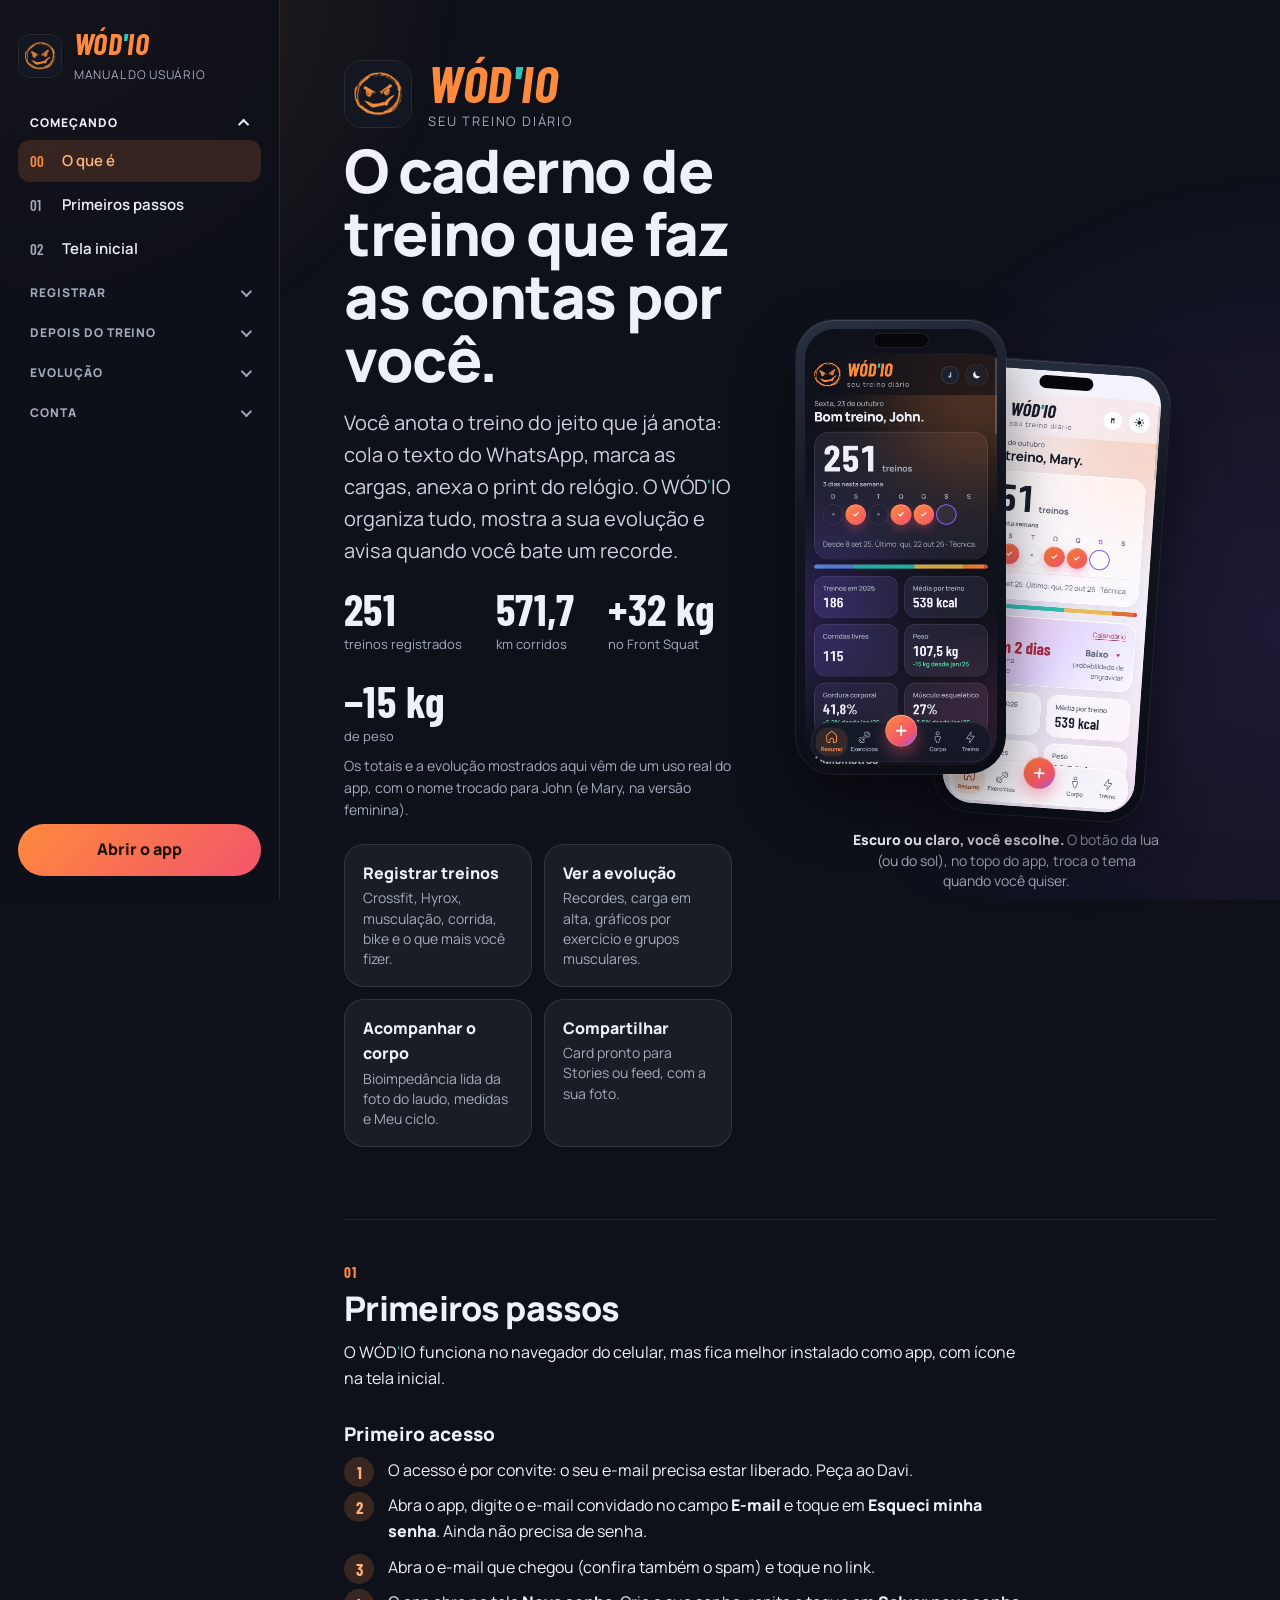
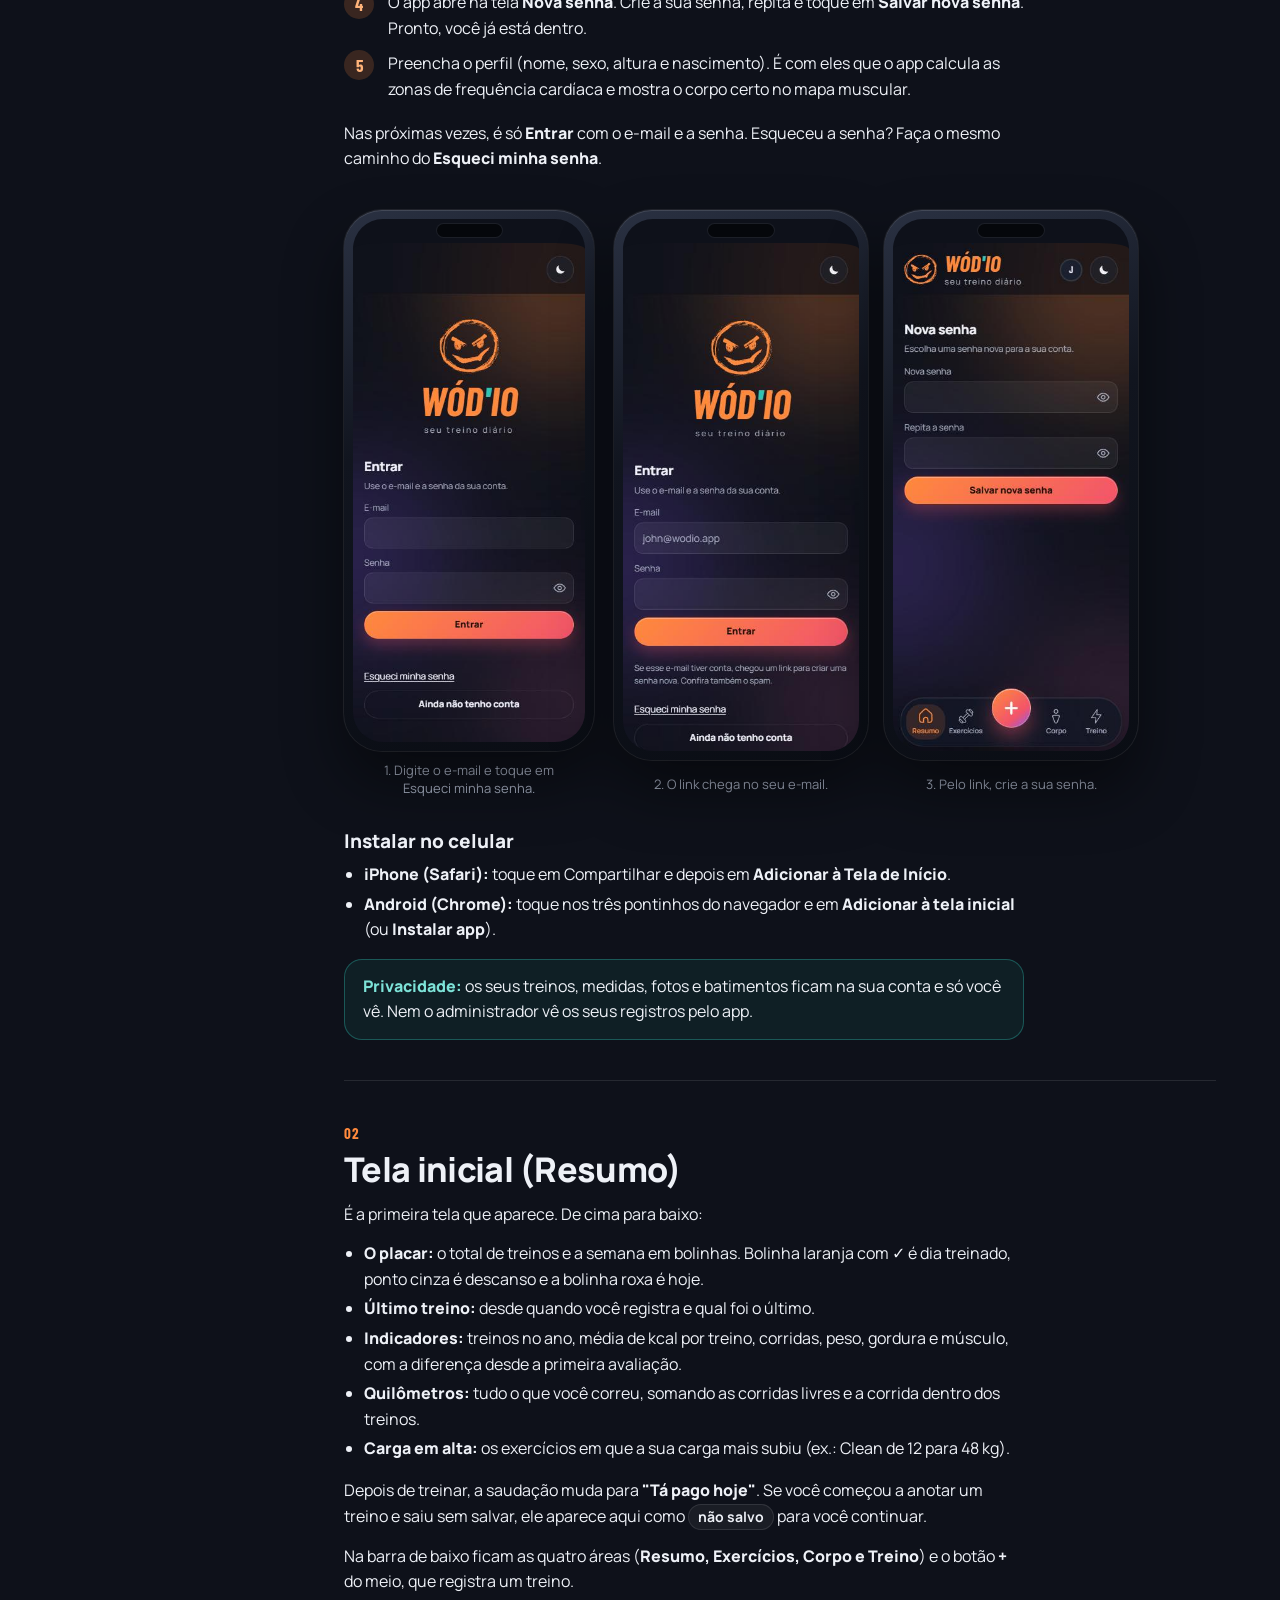
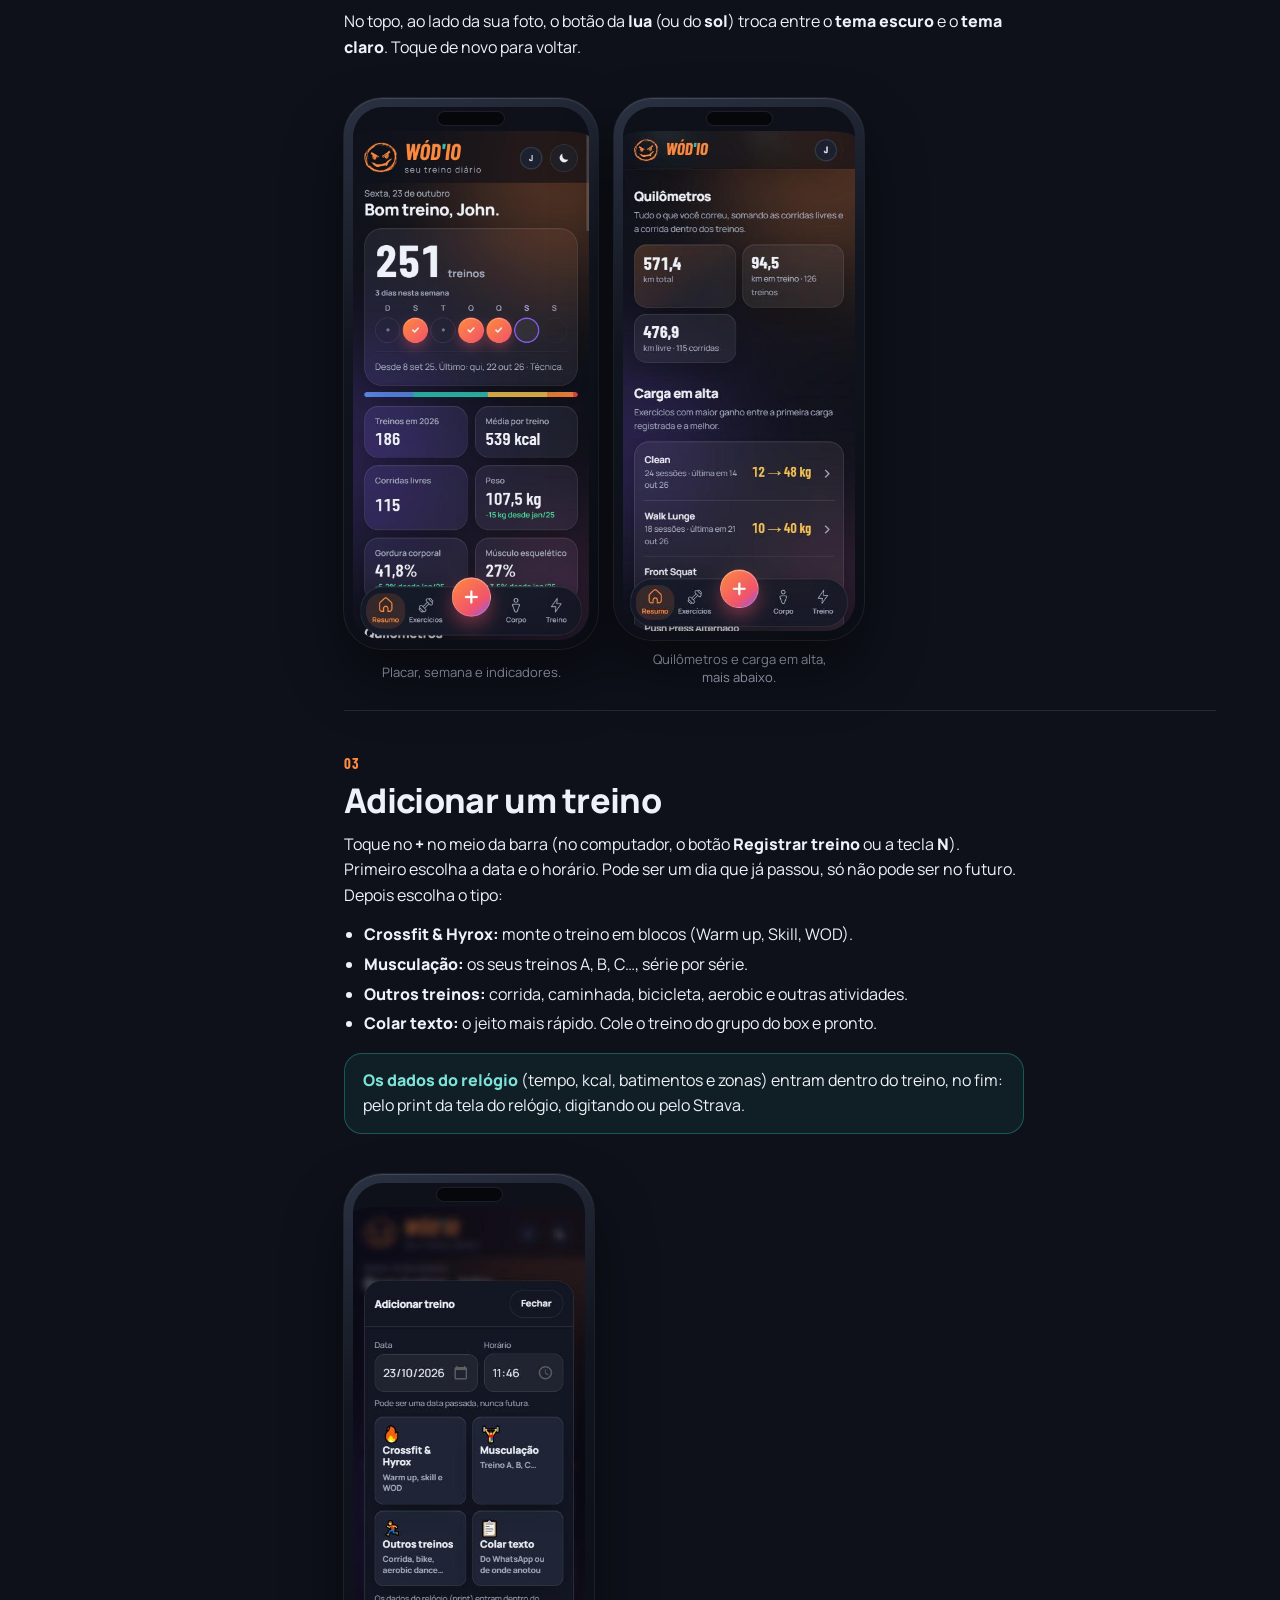
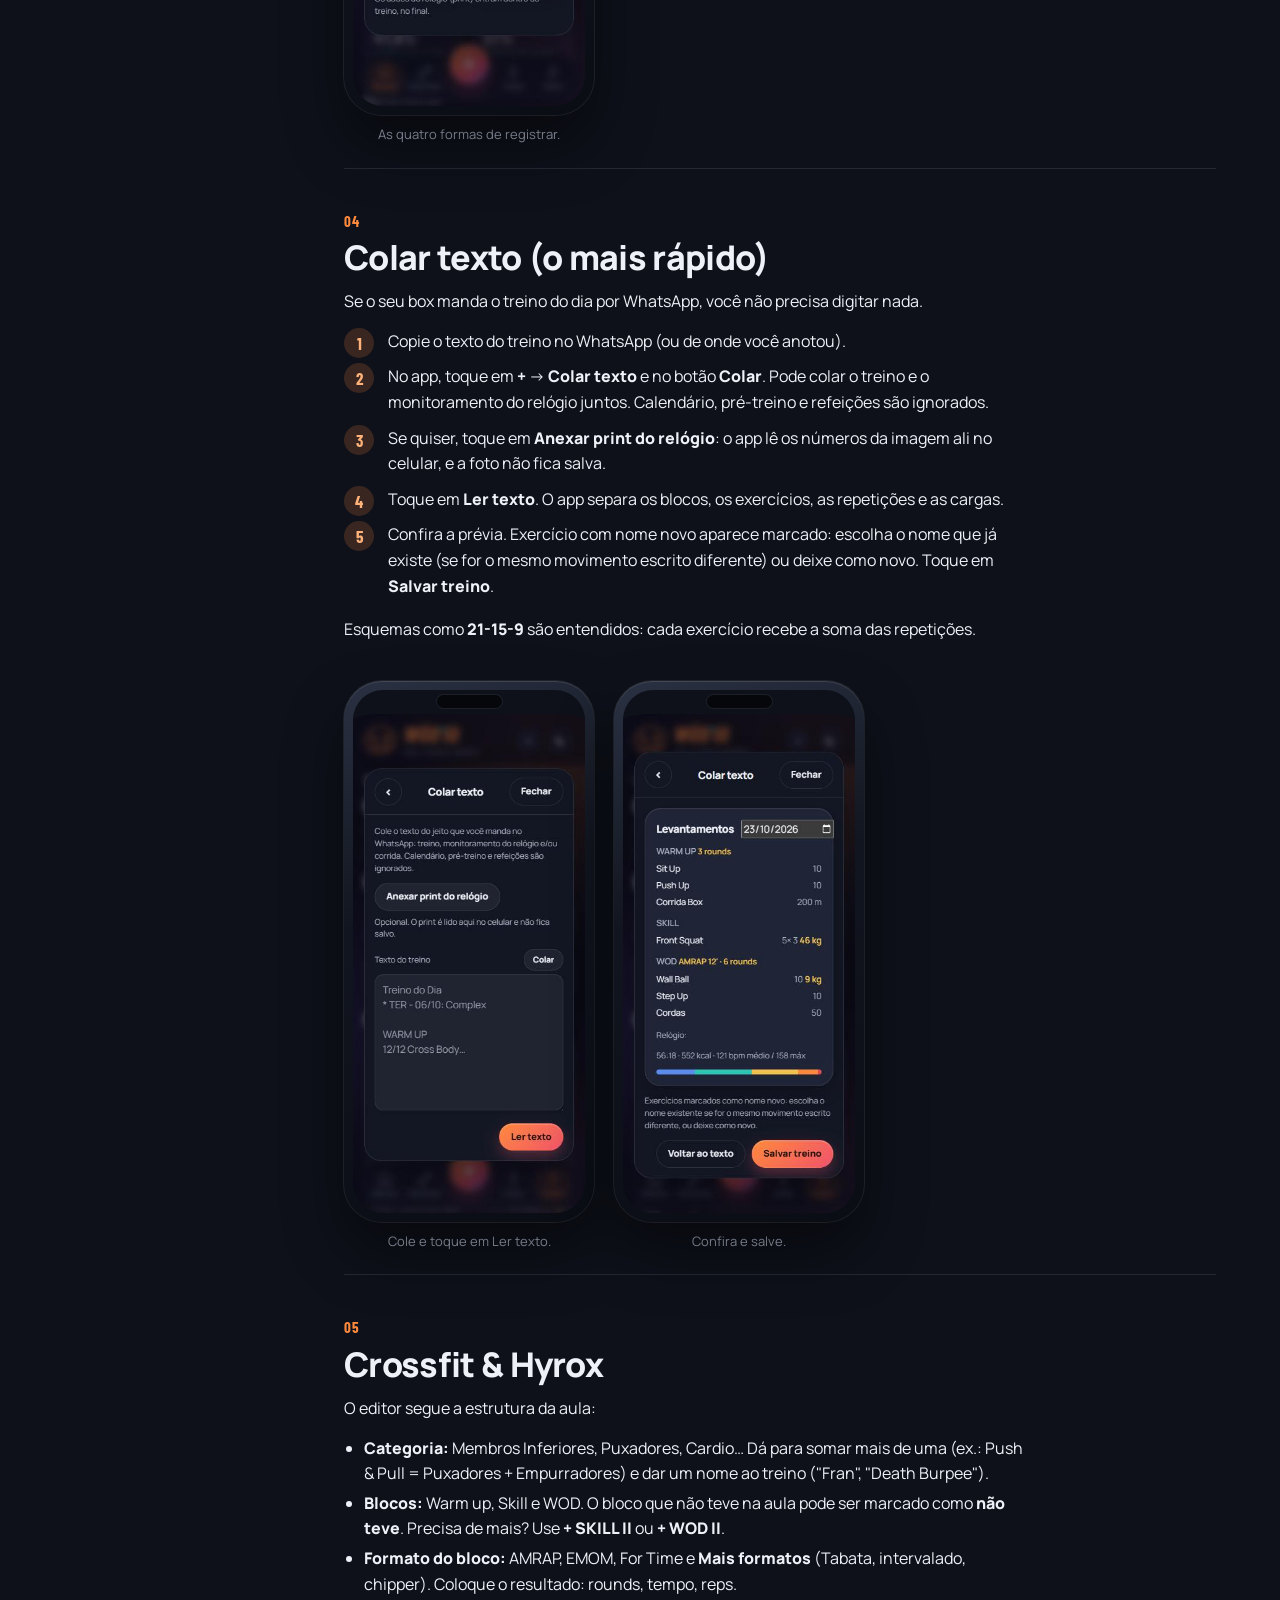
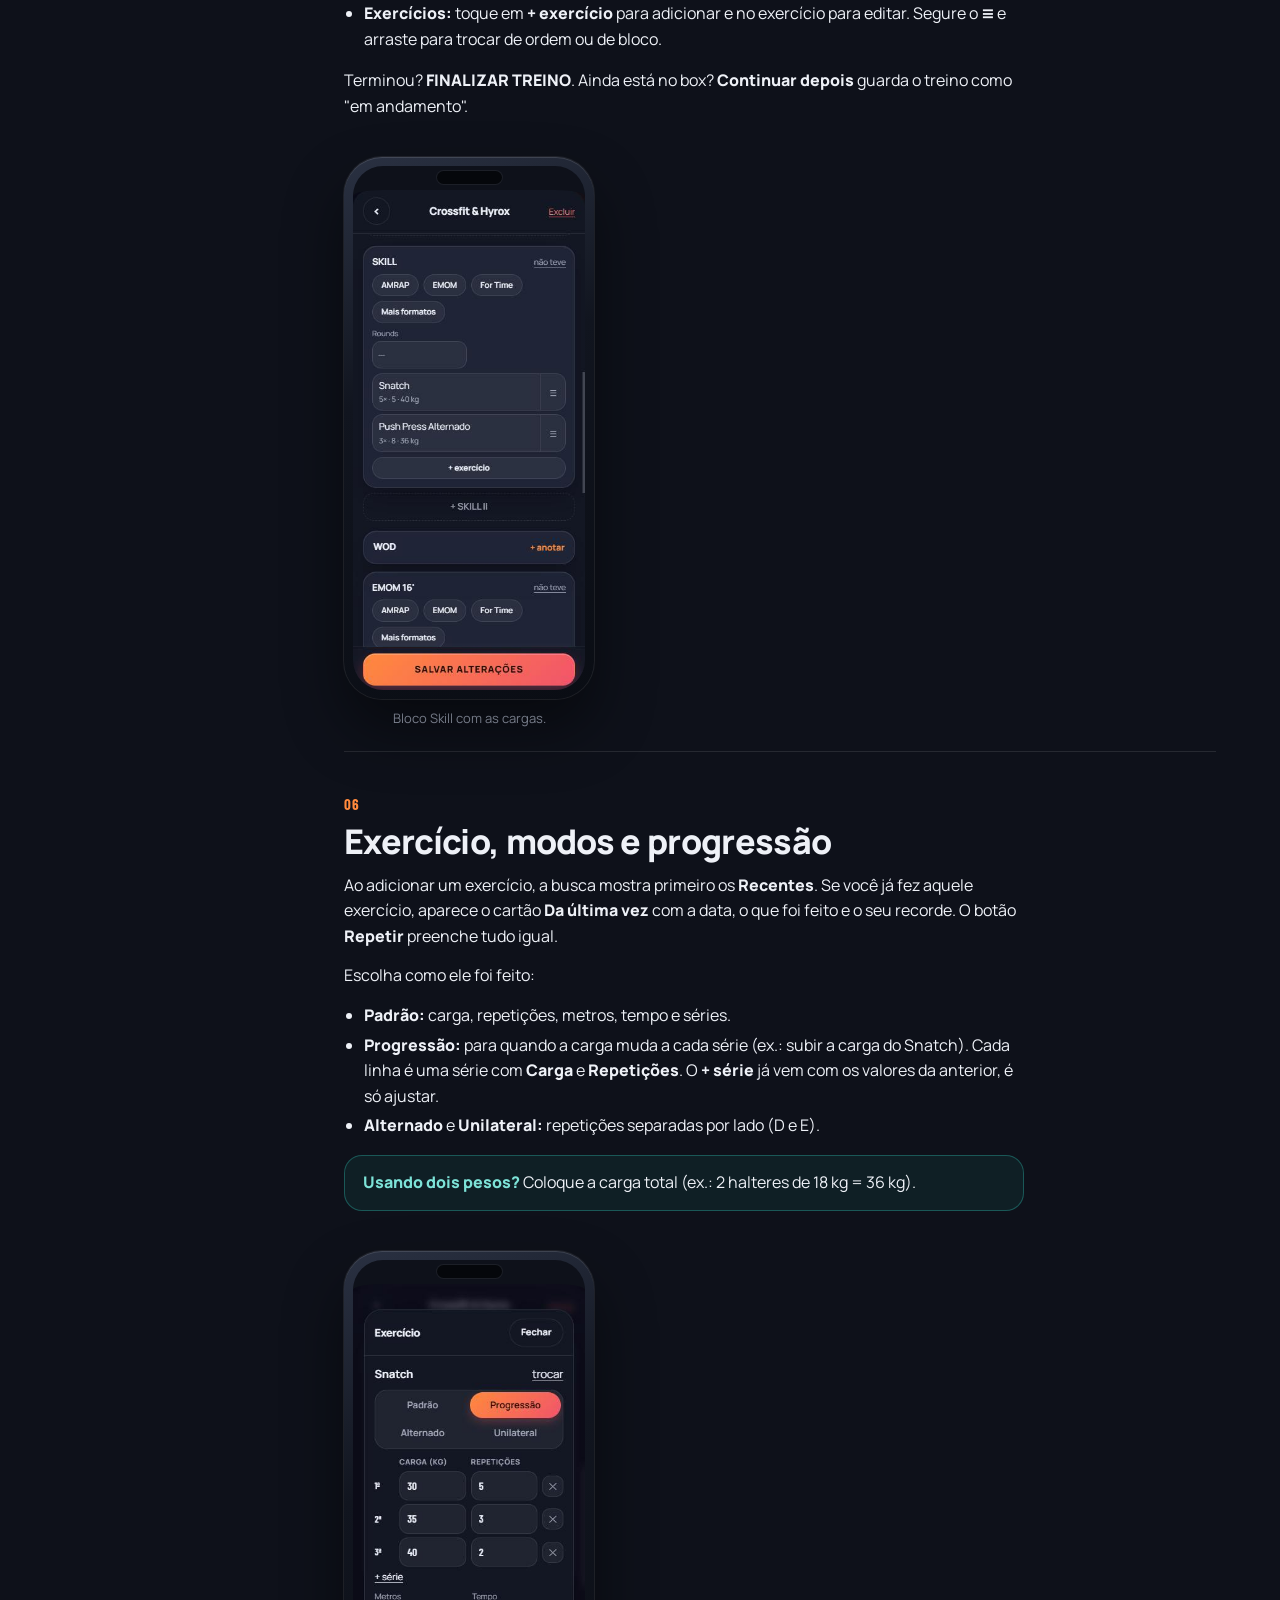
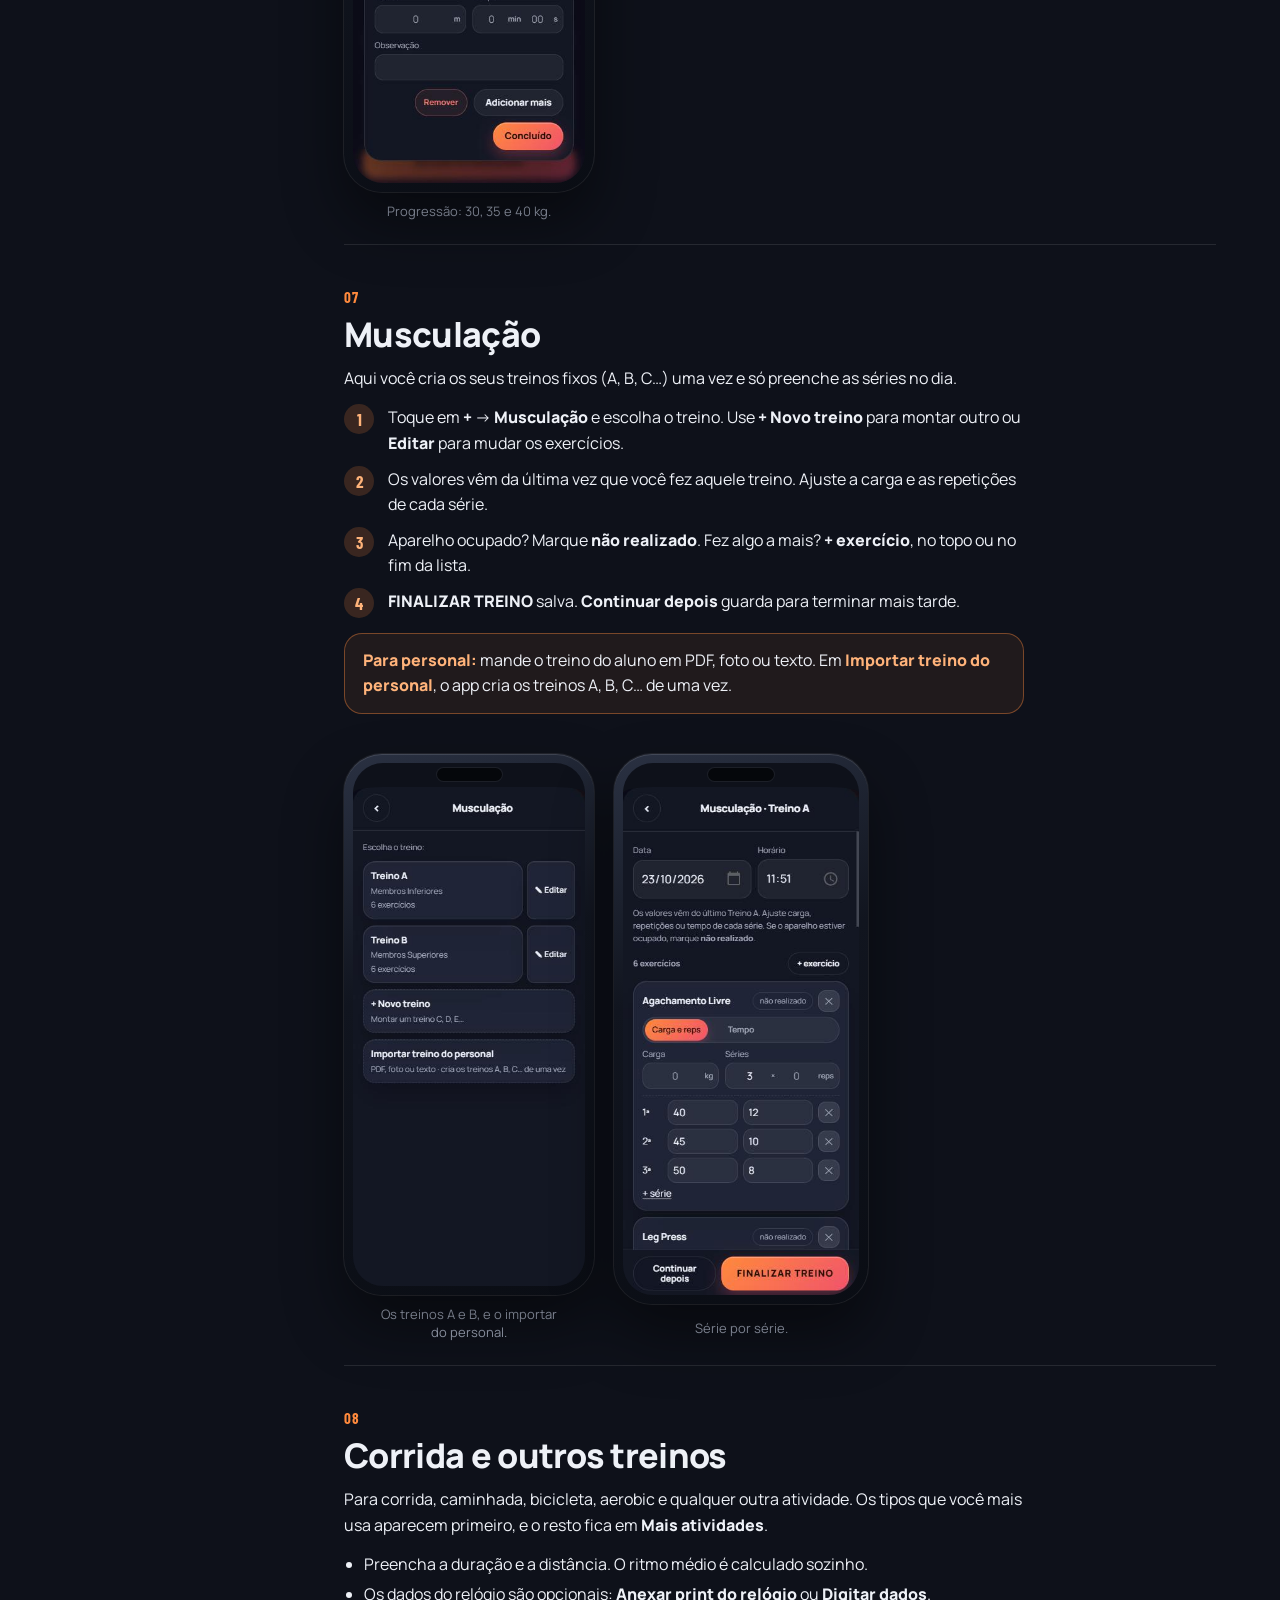
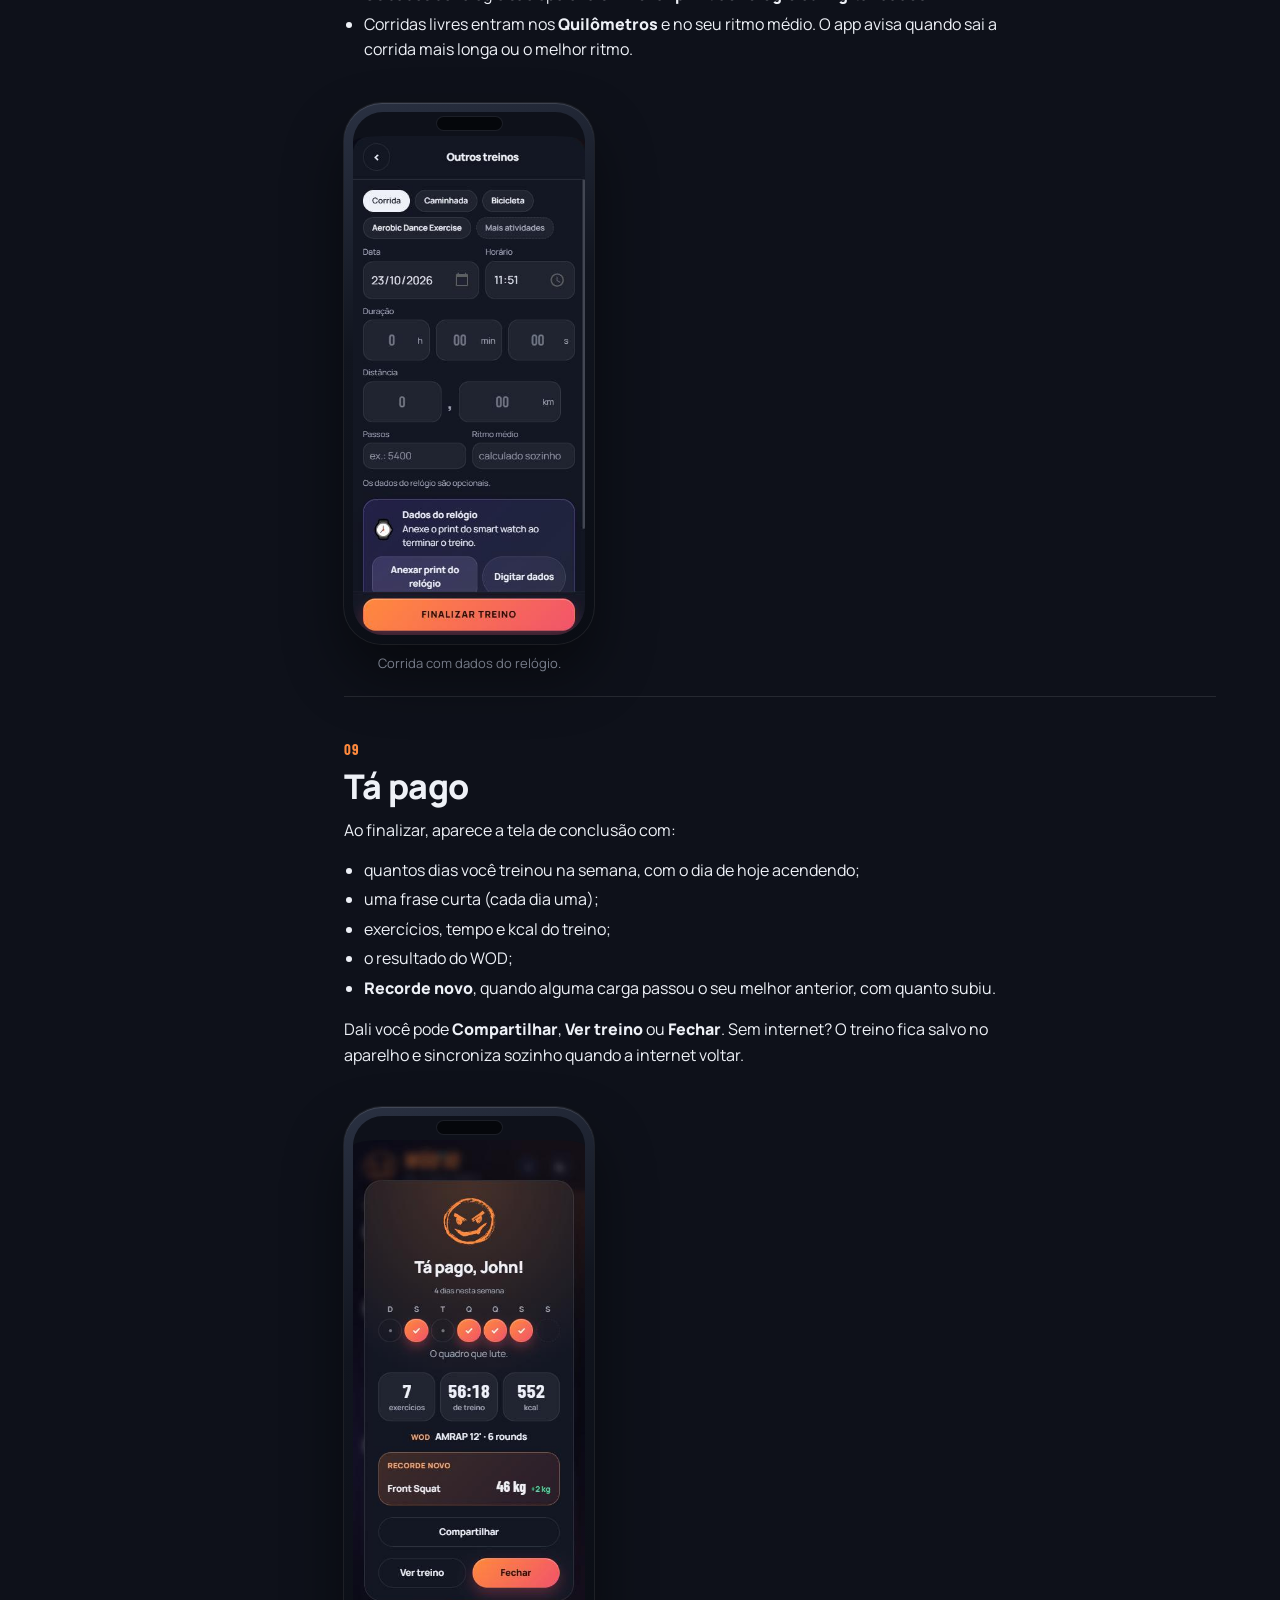
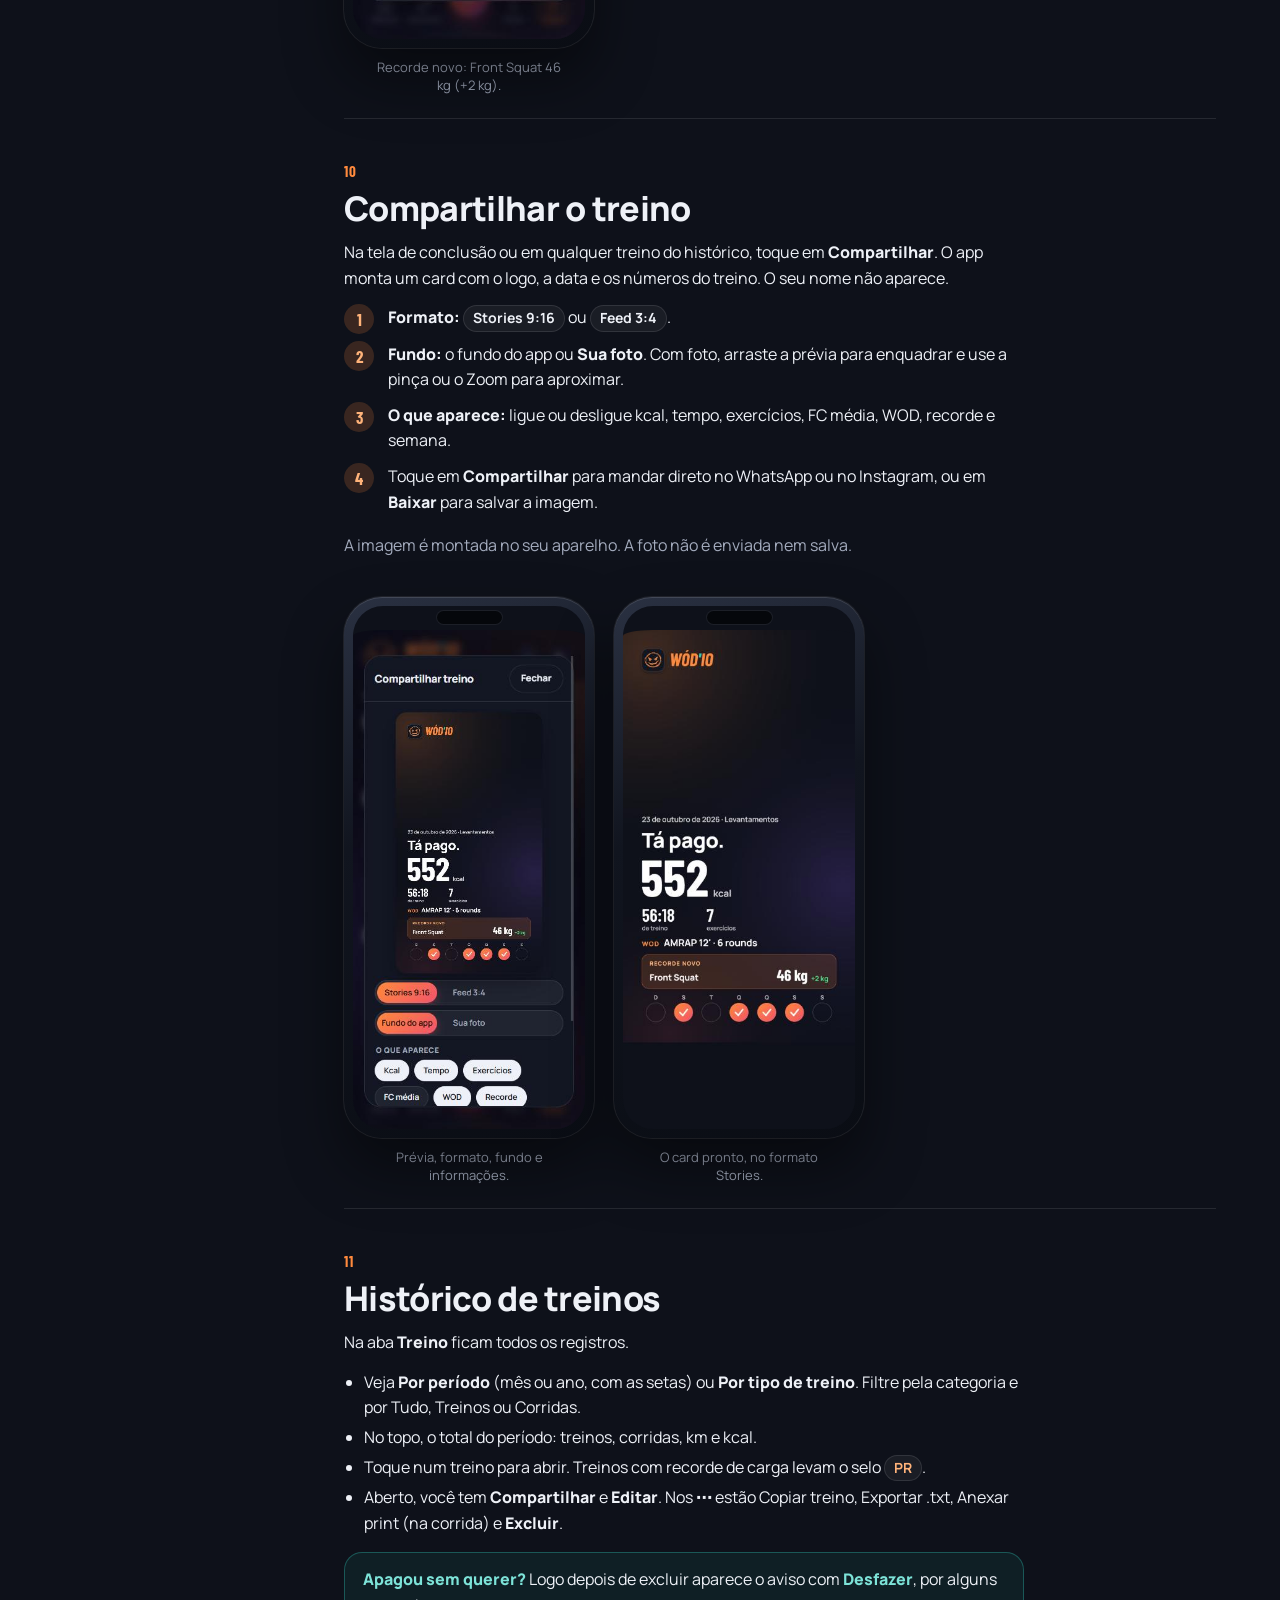
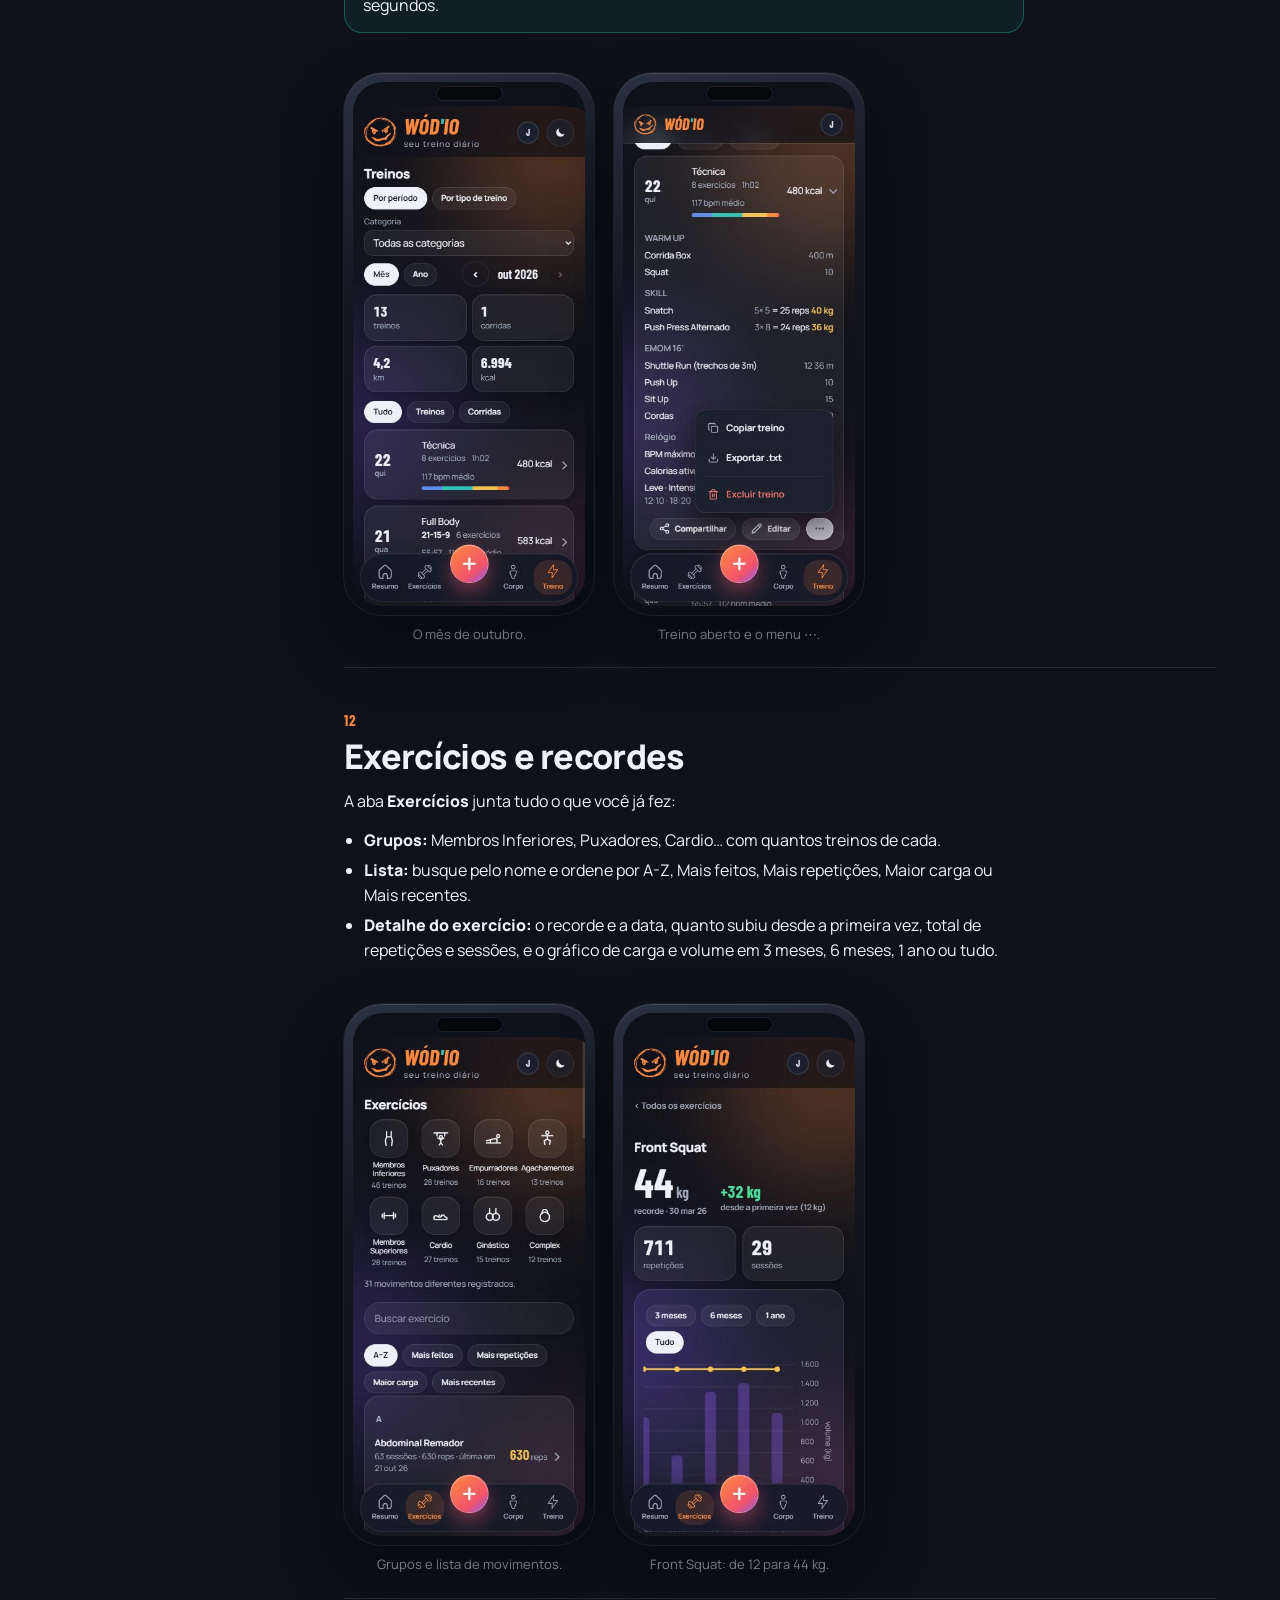
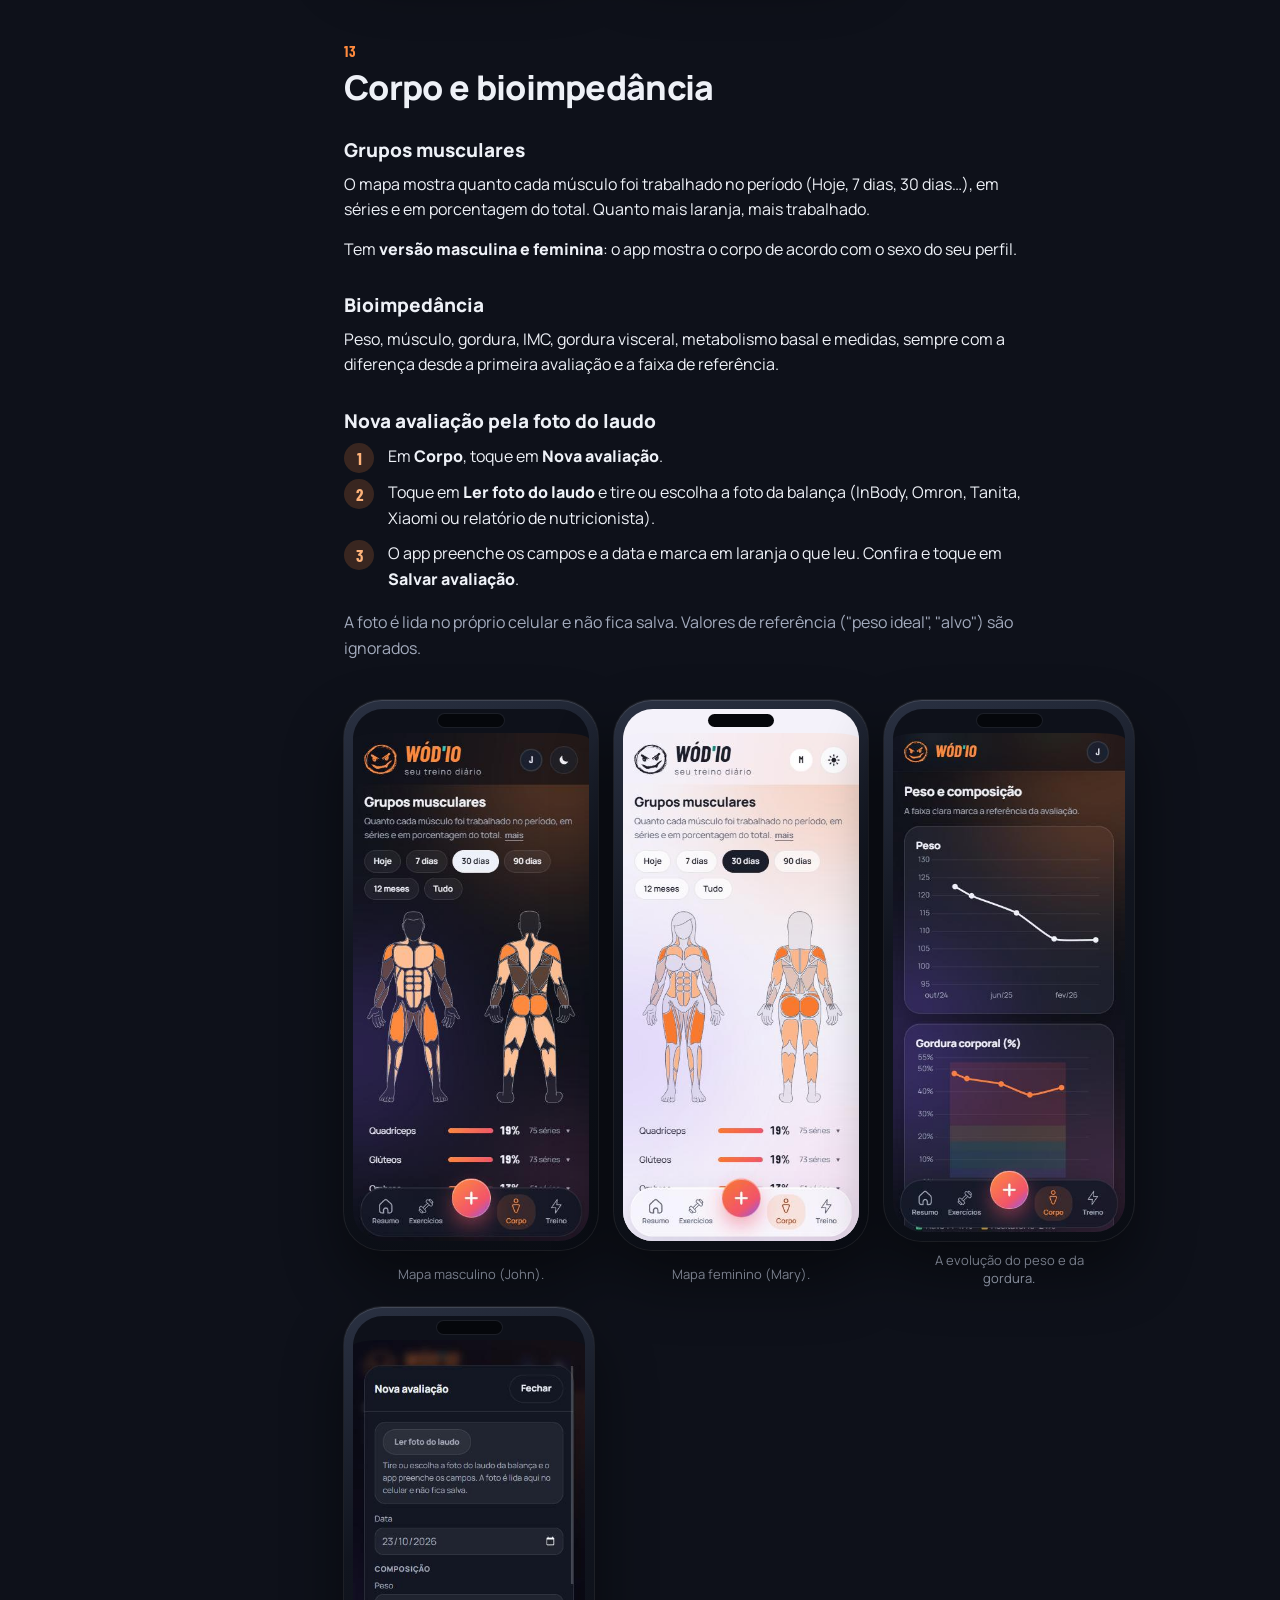
==== commit 1370ae53: "Manual: print de Corpo sem a faixa Obesidade Troca o painel de bioimpedância pelo gráfico de evoluçã" ====
--- a/manual.html
+++ b/manual.html
@@ -475,7 +475,7 @@
     <div class="tels">
       <figure class="tel"><div class="aparelho"><img src="assets/manual/corpo-mapa.jpg" alt="Mapa muscular masculino" loading="lazy"></div><figcaption>Mapa masculino (John).</figcaption></figure>
       <figure class="tel"><div class="aparelho"><img class="claro" src="assets/manual/corpo-mapa-mary.jpg" alt="Mapa muscular feminino" loading="lazy"></div><figcaption>Mapa feminino (Mary).</figcaption></figure>
-      <figure class="tel"><div class="aparelho"><img src="assets/manual/corpo-bio.jpg" alt="Painel de bioimpedância" loading="lazy"></div><figcaption>Bioimpedância: −15 kg desde jan/25.</figcaption></figure>
+      <figure class="tel"><div class="aparelho"><img src="assets/manual/corpo-bio.jpg?v=2" alt="Gráficos de evolução do peso e da gordura corporal" loading="lazy"></div><figcaption>A evolução do peso e da gordura.</figcaption></figure>
       <figure class="tel"><div class="aparelho"><img src="assets/manual/nova-avaliacao.jpg" alt="Nova avaliação com botão Ler foto do laudo" loading="lazy"></div><figcaption>Nova avaliação pela foto.</figcaption></figure>
     </div>
   </div>
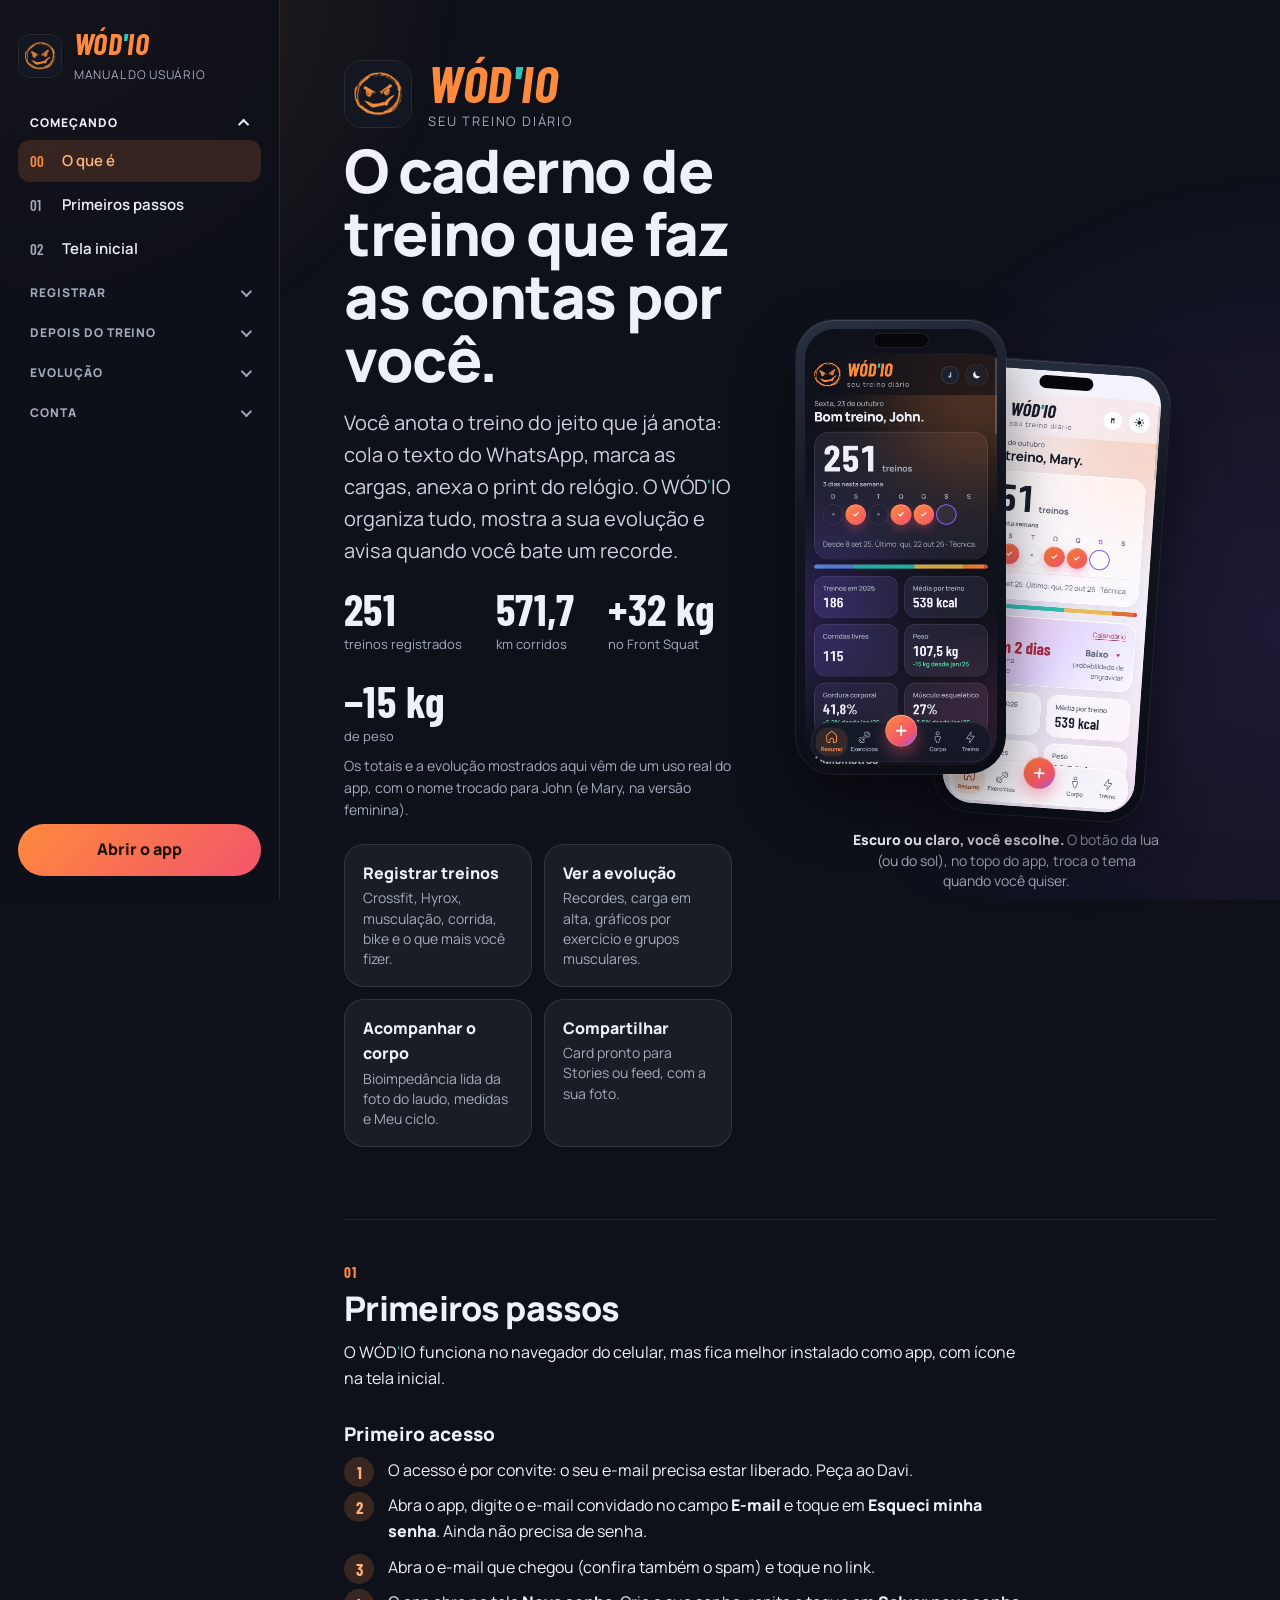
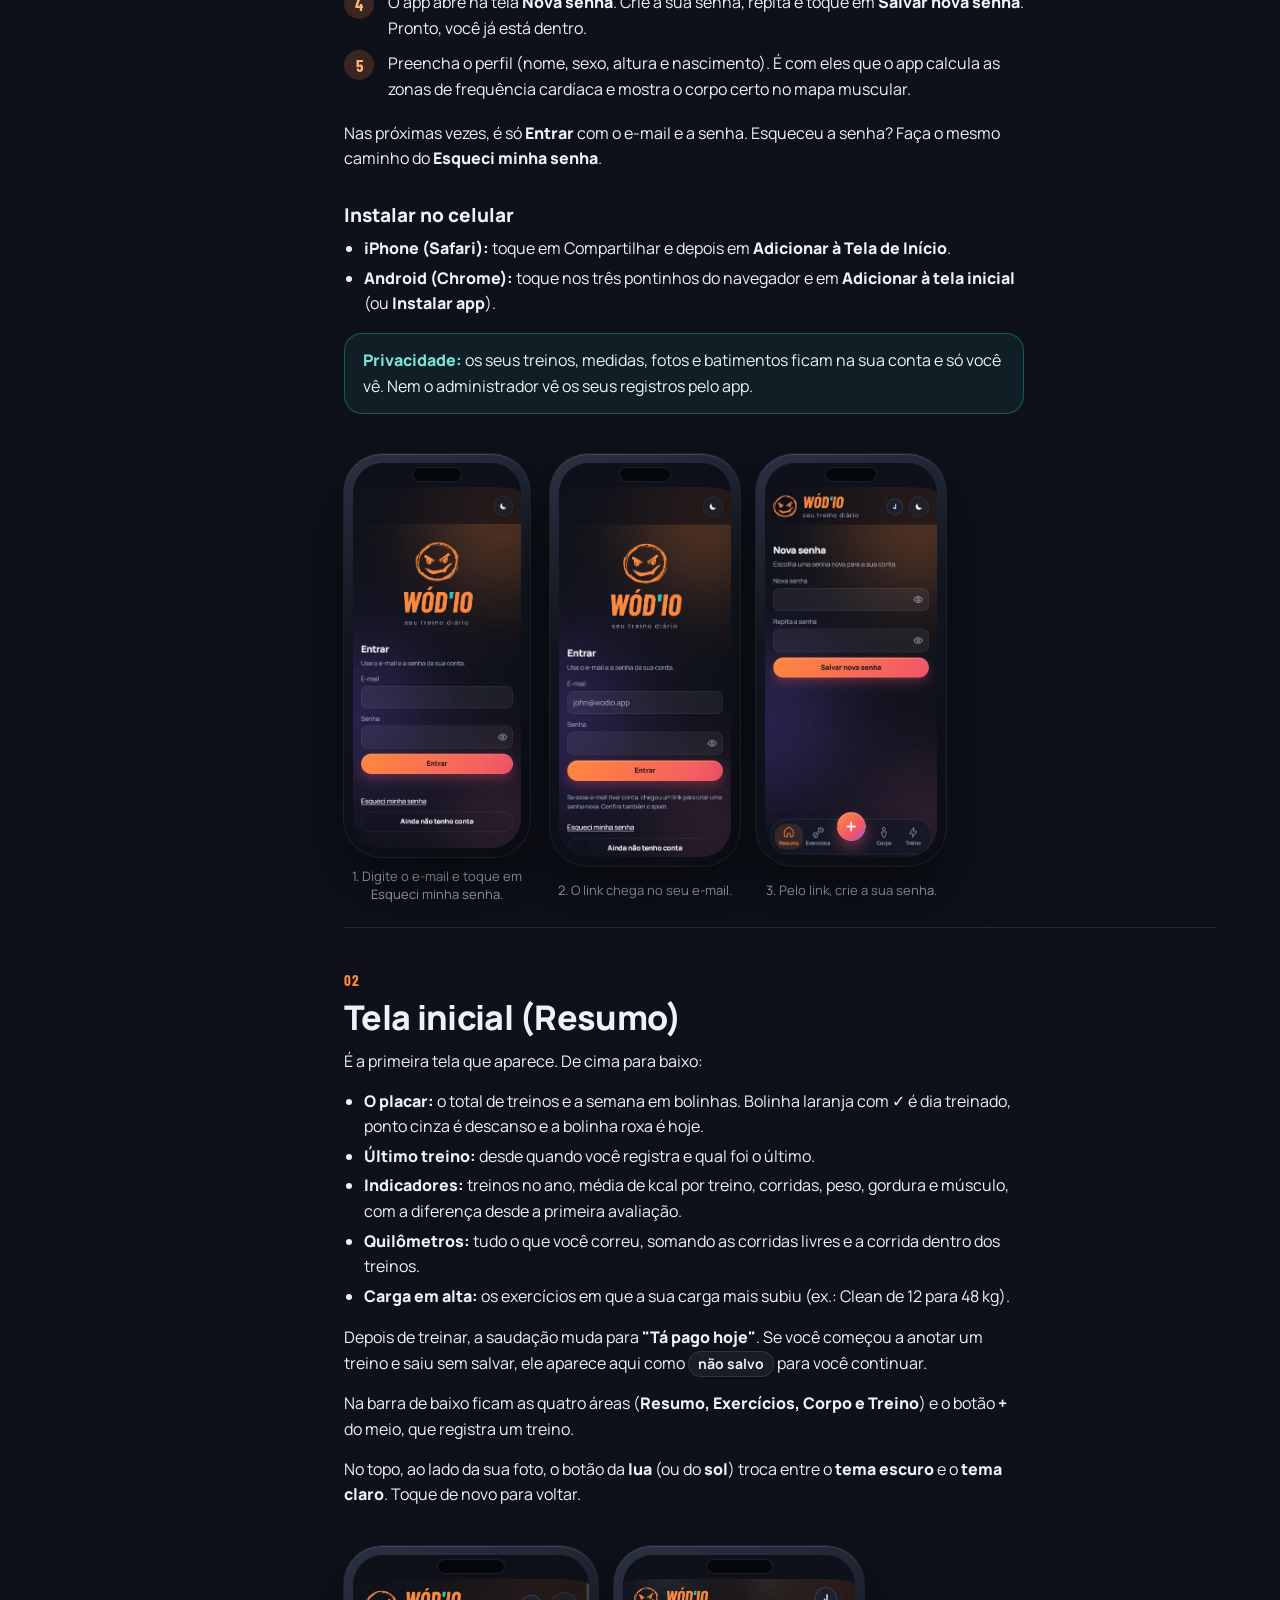
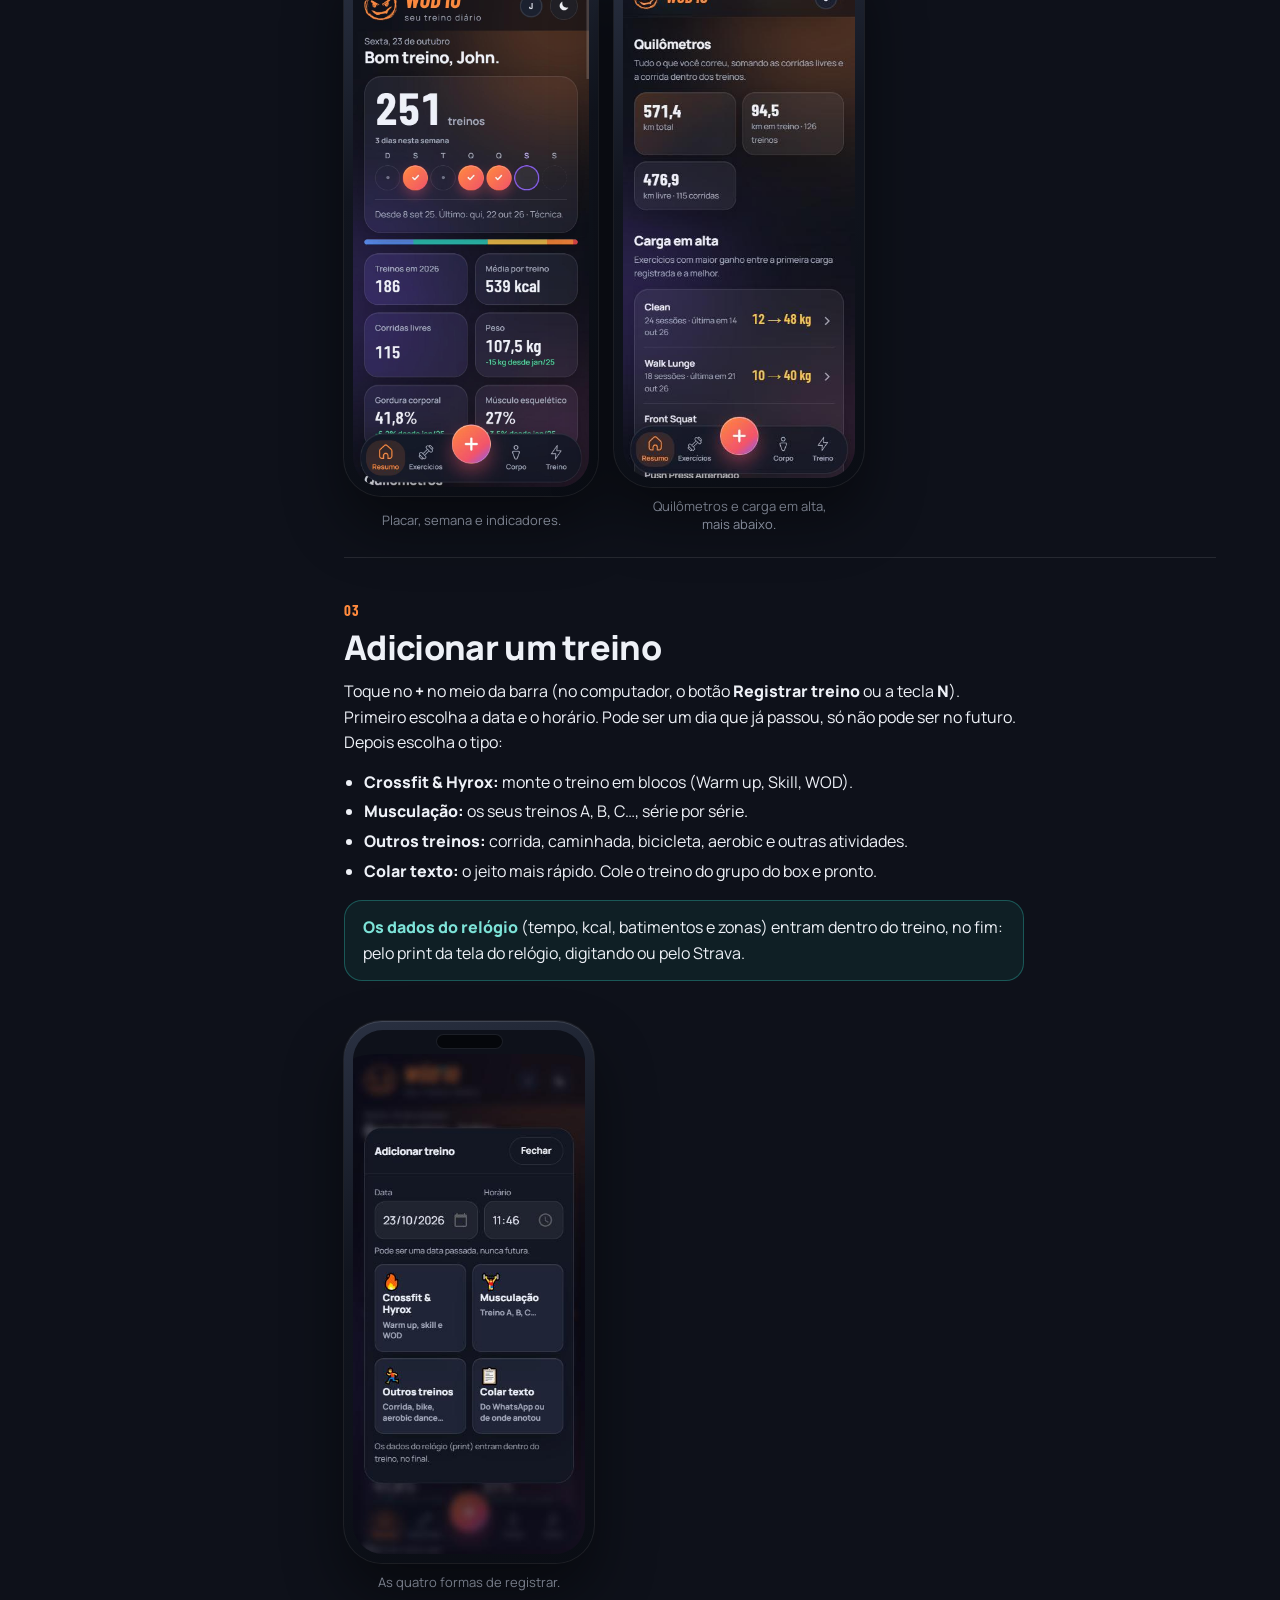
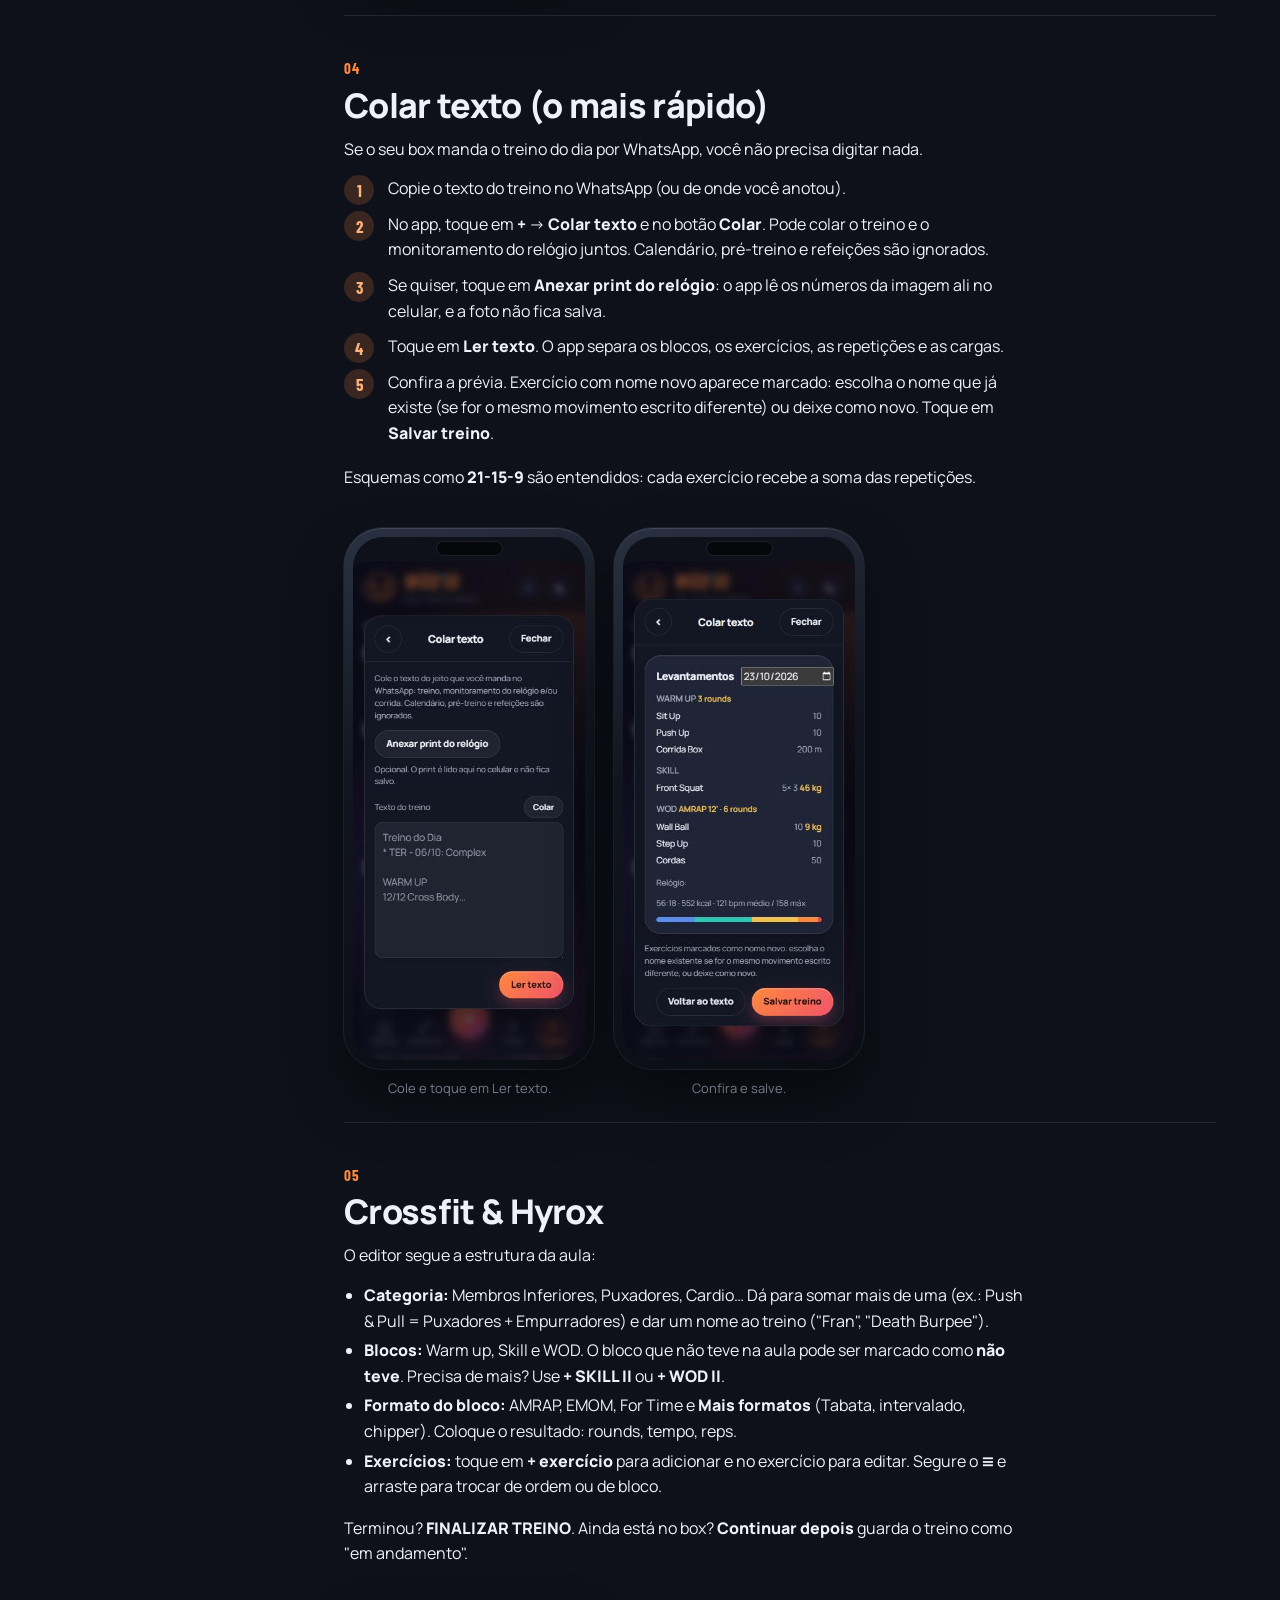
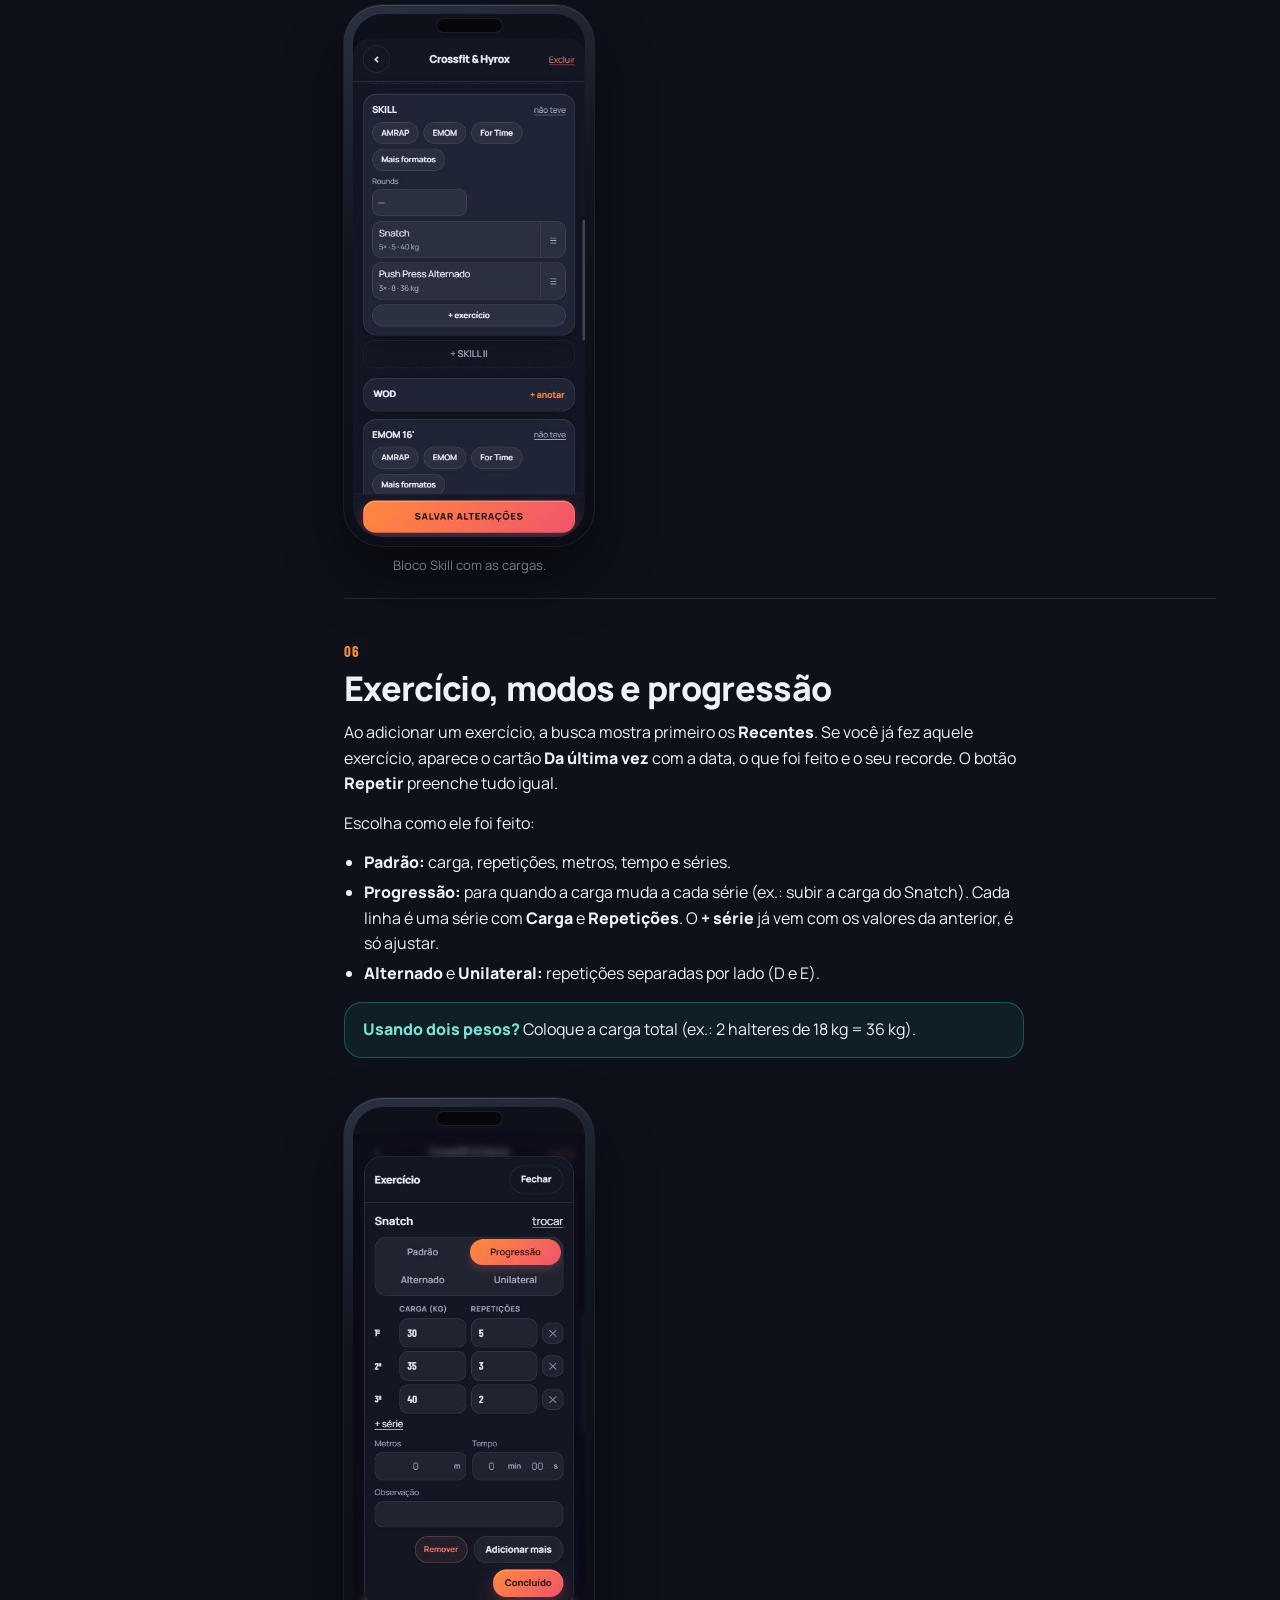
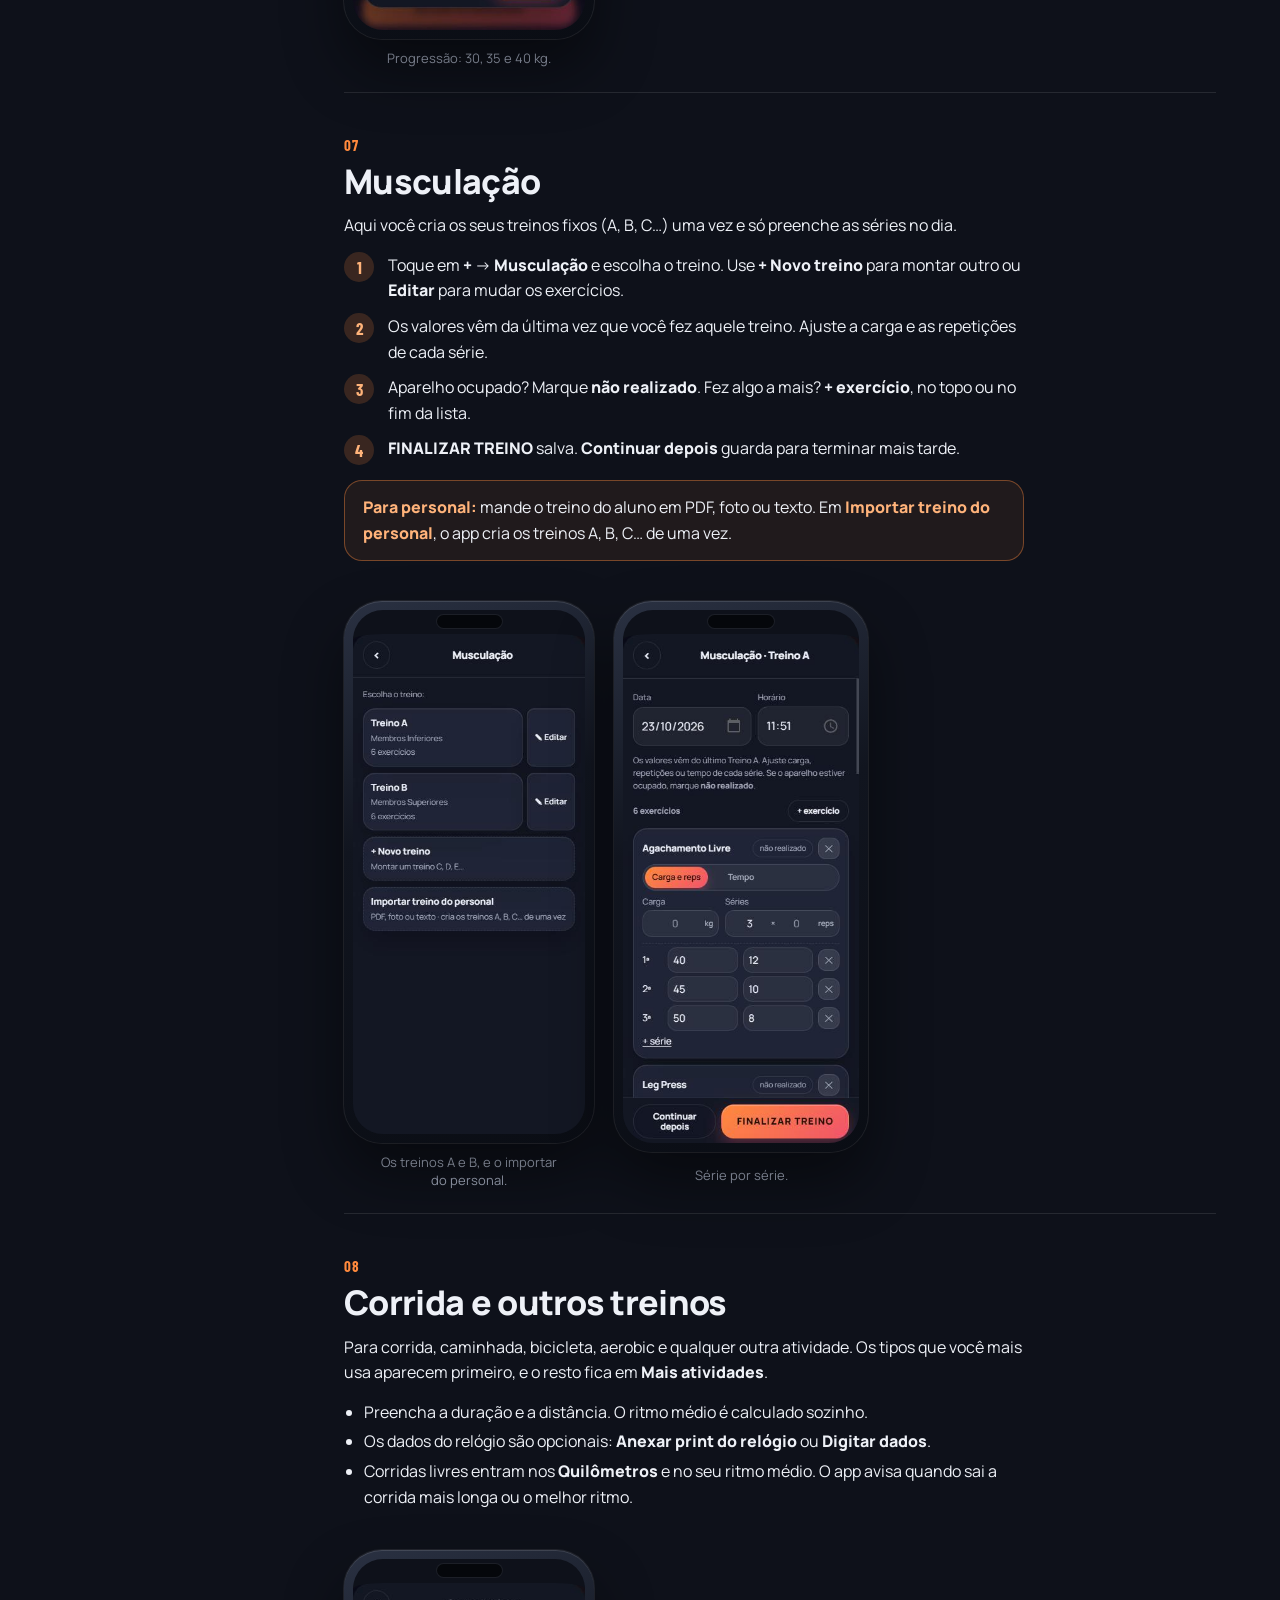
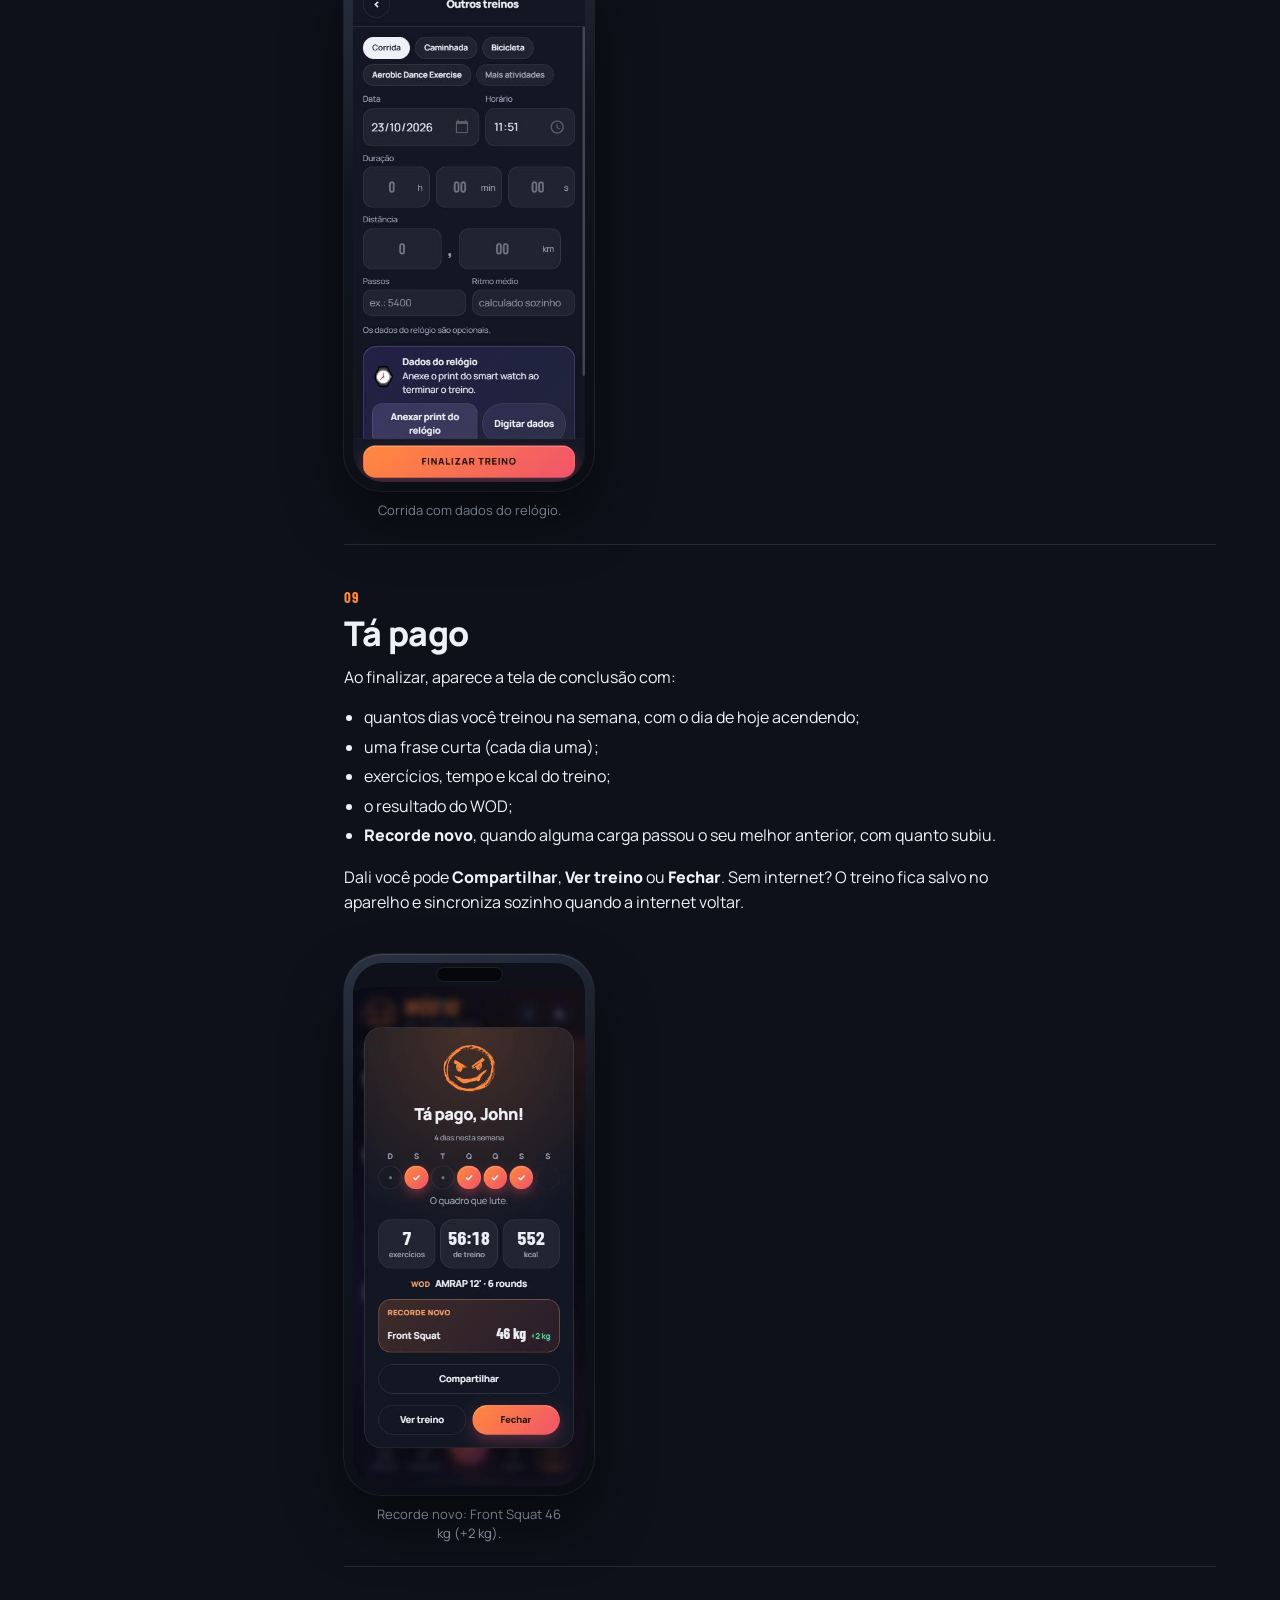
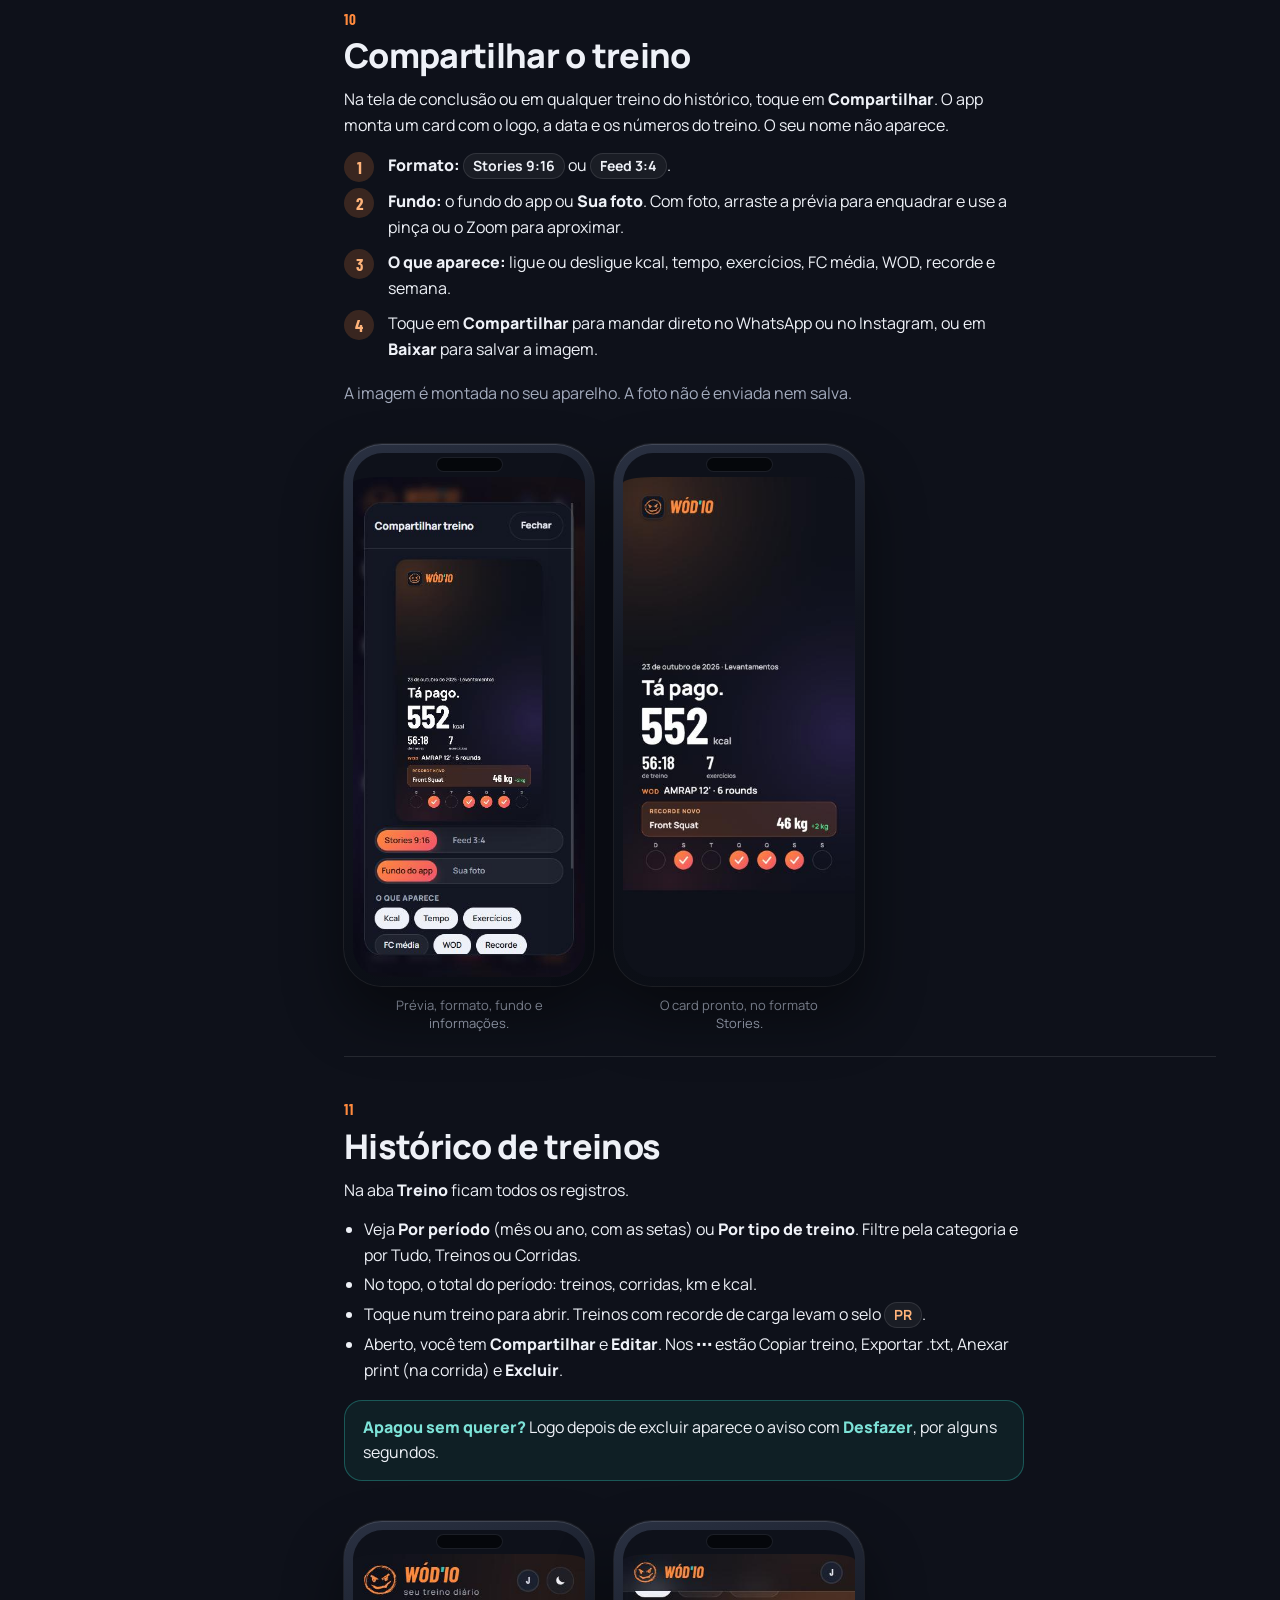
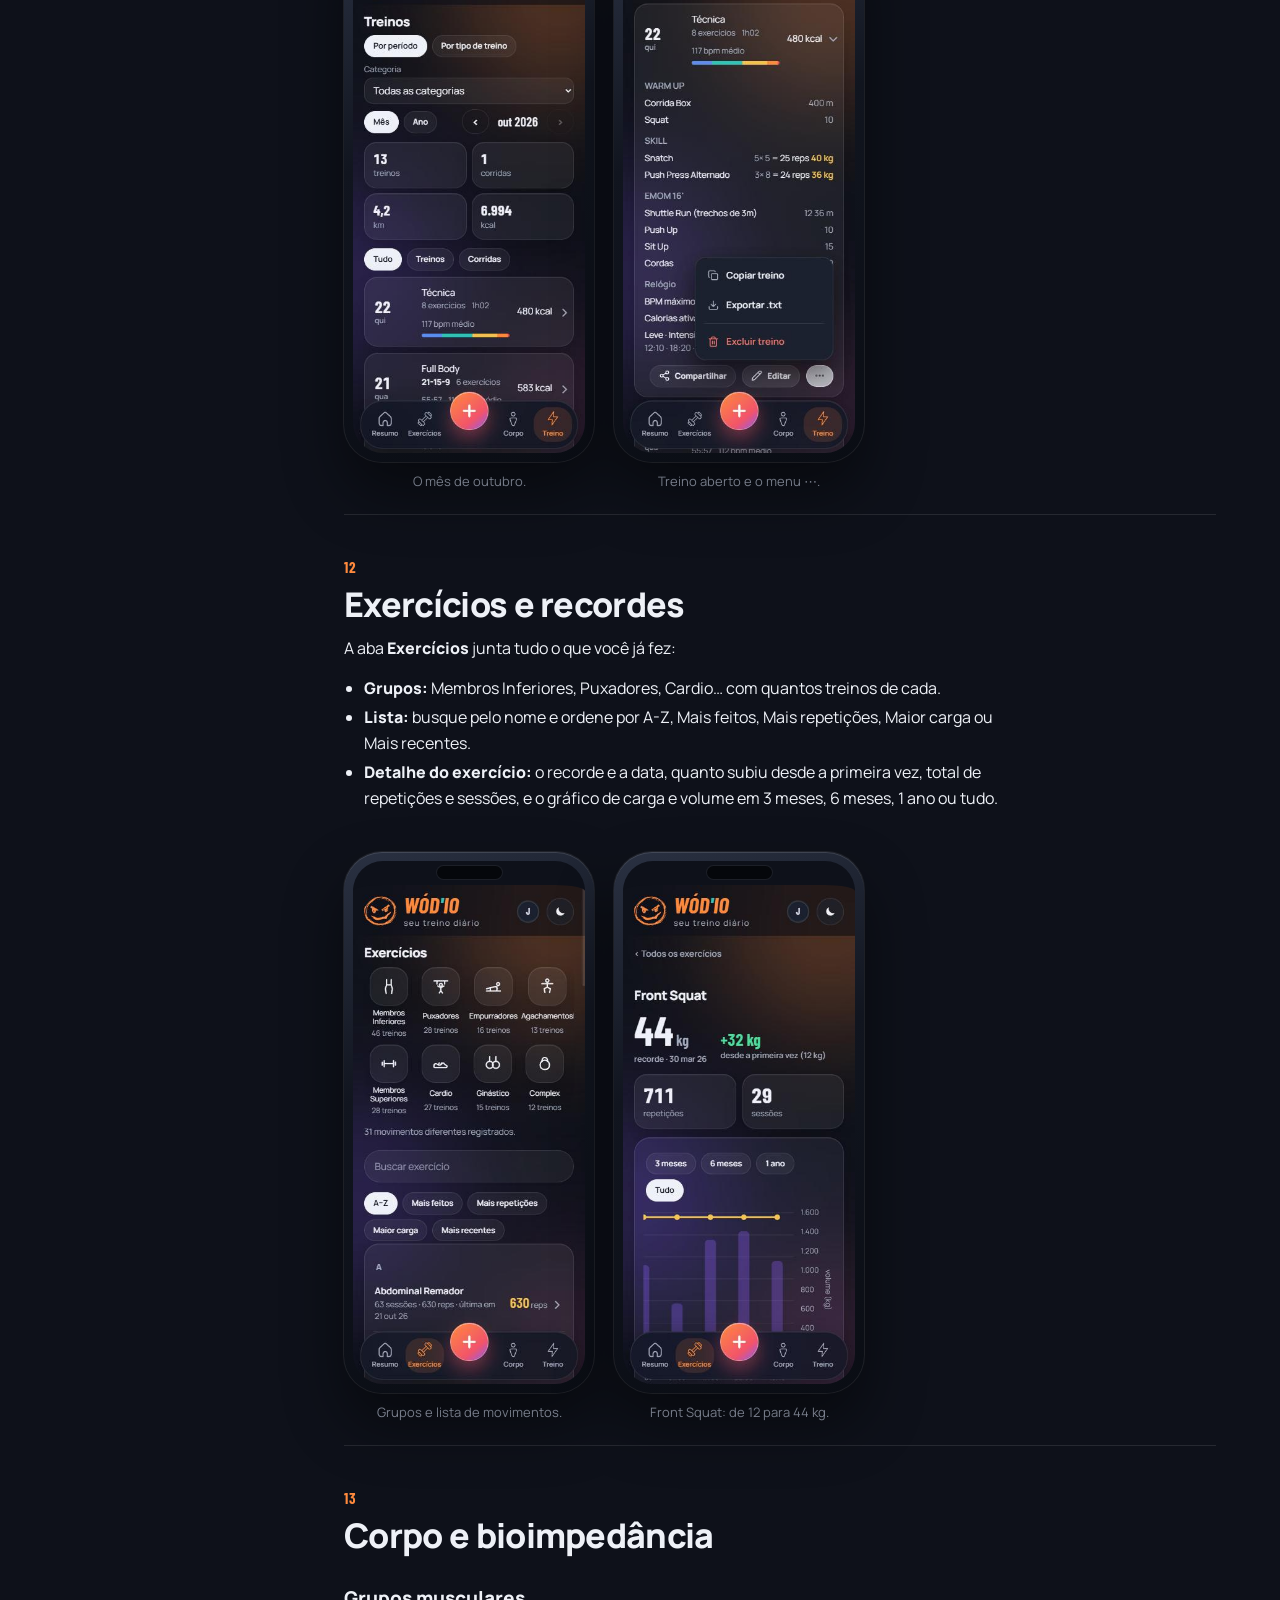
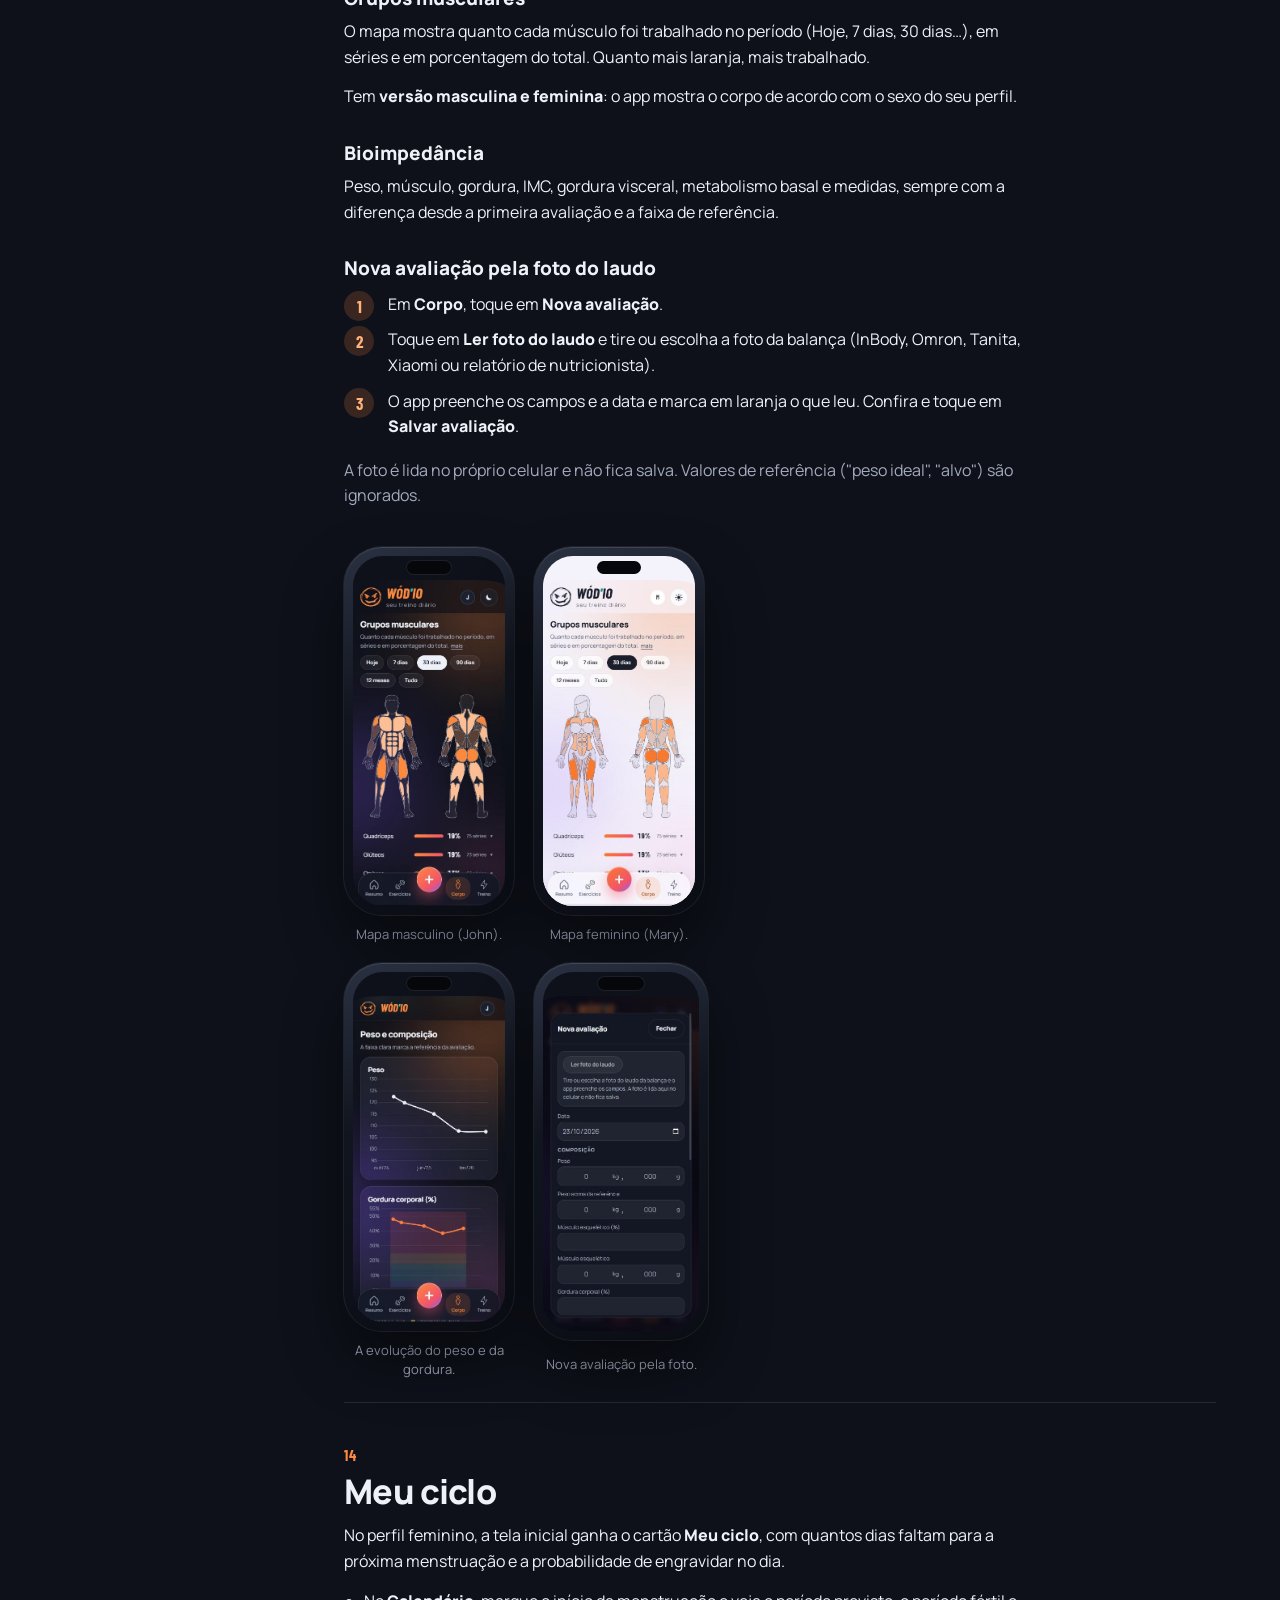
==== commit b727c610: "Manual: menos espaço vazio em Primeiros passos e Corpo Três celulares numa fileira, quatro em 2x2 co" ====
--- a/manual.html
+++ b/manual.html
@@ -132,6 +132,13 @@
 .numeros div b{display:block;font:700 44px/1 var(--num);letter-spacing:.01em}
 .numeros div span{font-size:13px;color:var(--muted)}
 
+/* seção com três celulares: uma fileira só */
+.par .tels:has(> figure:nth-child(3)){max-width:600px}
+
+.par .tels:has(> figure:nth-child(3)) figure.tel{width:min(186px,30vw)}
+.par .tels:has(> figure:nth-child(4)){max-width:380px}
+.par .tels:has(> figure:nth-child(4)) figure.tel{width:min(170px,40vw)}
+@media (max-width:560px){.par .tels:has(> figure:nth-child(3)){flex-wrap:wrap}.par .tels:has(> figure:nth-child(3)) figure.tel{width:min(250px,72vw)}}
 /* capa: os dois temas, um sobre o outro */
 figure.duo{margin:0;display:grid;gap:14px;justify-items:center}
 .duo-tels{display:grid;grid-template-columns:repeat(2,min(210px,40vw));align-items:start}
@@ -222,19 +229,20 @@
     <li>Preencha o perfil (nome, sexo, altura e nascimento). É com eles que o app calcula as zonas de frequência cardíaca e mostra o corpo certo no mapa muscular.</li>
   </ol>
   <p>Nas próximas vezes, é só <b>Entrar</b> com o e-mail e a senha. Esqueceu a senha? Faça o mesmo caminho do <b>Esqueci minha senha</b>.</p>
-    </div>
-    <div class="tels">
-      <figure class="tel"><div class="aparelho"><img src="assets/manual/entrar.jpg" alt="Tela Entrar com e-mail, senha e Esqueci minha senha" loading="lazy"></div><figcaption>1. Digite o e-mail e toque em Esqueci minha senha.</figcaption></figure>
-      <figure class="tel"><div class="aparelho"><img src="assets/manual/esqueci-senha.jpg" alt="Aviso de que o link para criar a senha foi enviado" loading="lazy"></div><figcaption>2. O link chega no seu e-mail.</figcaption></figure>
-      <figure class="tel"><div class="aparelho"><img src="assets/manual/nova-senha.jpg" alt="Tela Nova senha" loading="lazy"></div><figcaption>3. Pelo link, crie a sua senha.</figcaption></figure>
-    </div>
-  </div>
   <h3>Instalar no celular</h3>
   <ul class="lista">
     <li><b>iPhone (Safari):</b> toque em Compartilhar e depois em <b>Adicionar à Tela de Início</b>.</li>
     <li><b>Android (Chrome):</b> toque nos três pontinhos do navegador e em <b>Adicionar à tela inicial</b> (ou <b>Instalar app</b>).</li>
   </ul>
   <div class="dica"><b>Privacidade:</b> os seus treinos, medidas, fotos e batimentos ficam na sua conta e só você vê. Nem o administrador vê os seus registros pelo app.</div>
+    </div>
+    <div class="tels">
+      <figure class="tel"><div class="aparelho"><img src="assets/manual/entrar.jpg" alt="Tela Entrar com e-mail, senha e Esqueci minha senha" loading="lazy"></div><figcaption>1. Digite o e-mail e toque em Esqueci minha senha.</figcaption></figure>
+      <figure class="tel"><div class="aparelho"><img src="assets/manual/esqueci-senha.jpg" alt="Aviso de que o link para criar a senha foi enviado" loading="lazy"></div><figcaption>2. O link chega no seu e-mail.</figcaption></figure>
+      <figure class="tel"><div class="aparelho"><img src="assets/manual/nova-senha.jpg" alt="Tela Nova senha" loading="lazy"></div><figcaption>3. Pelo link, crie a sua senha.</figcaption></figure>
+    </div>
+  </div>
+
 </section>
 
 <section id="resumo">
